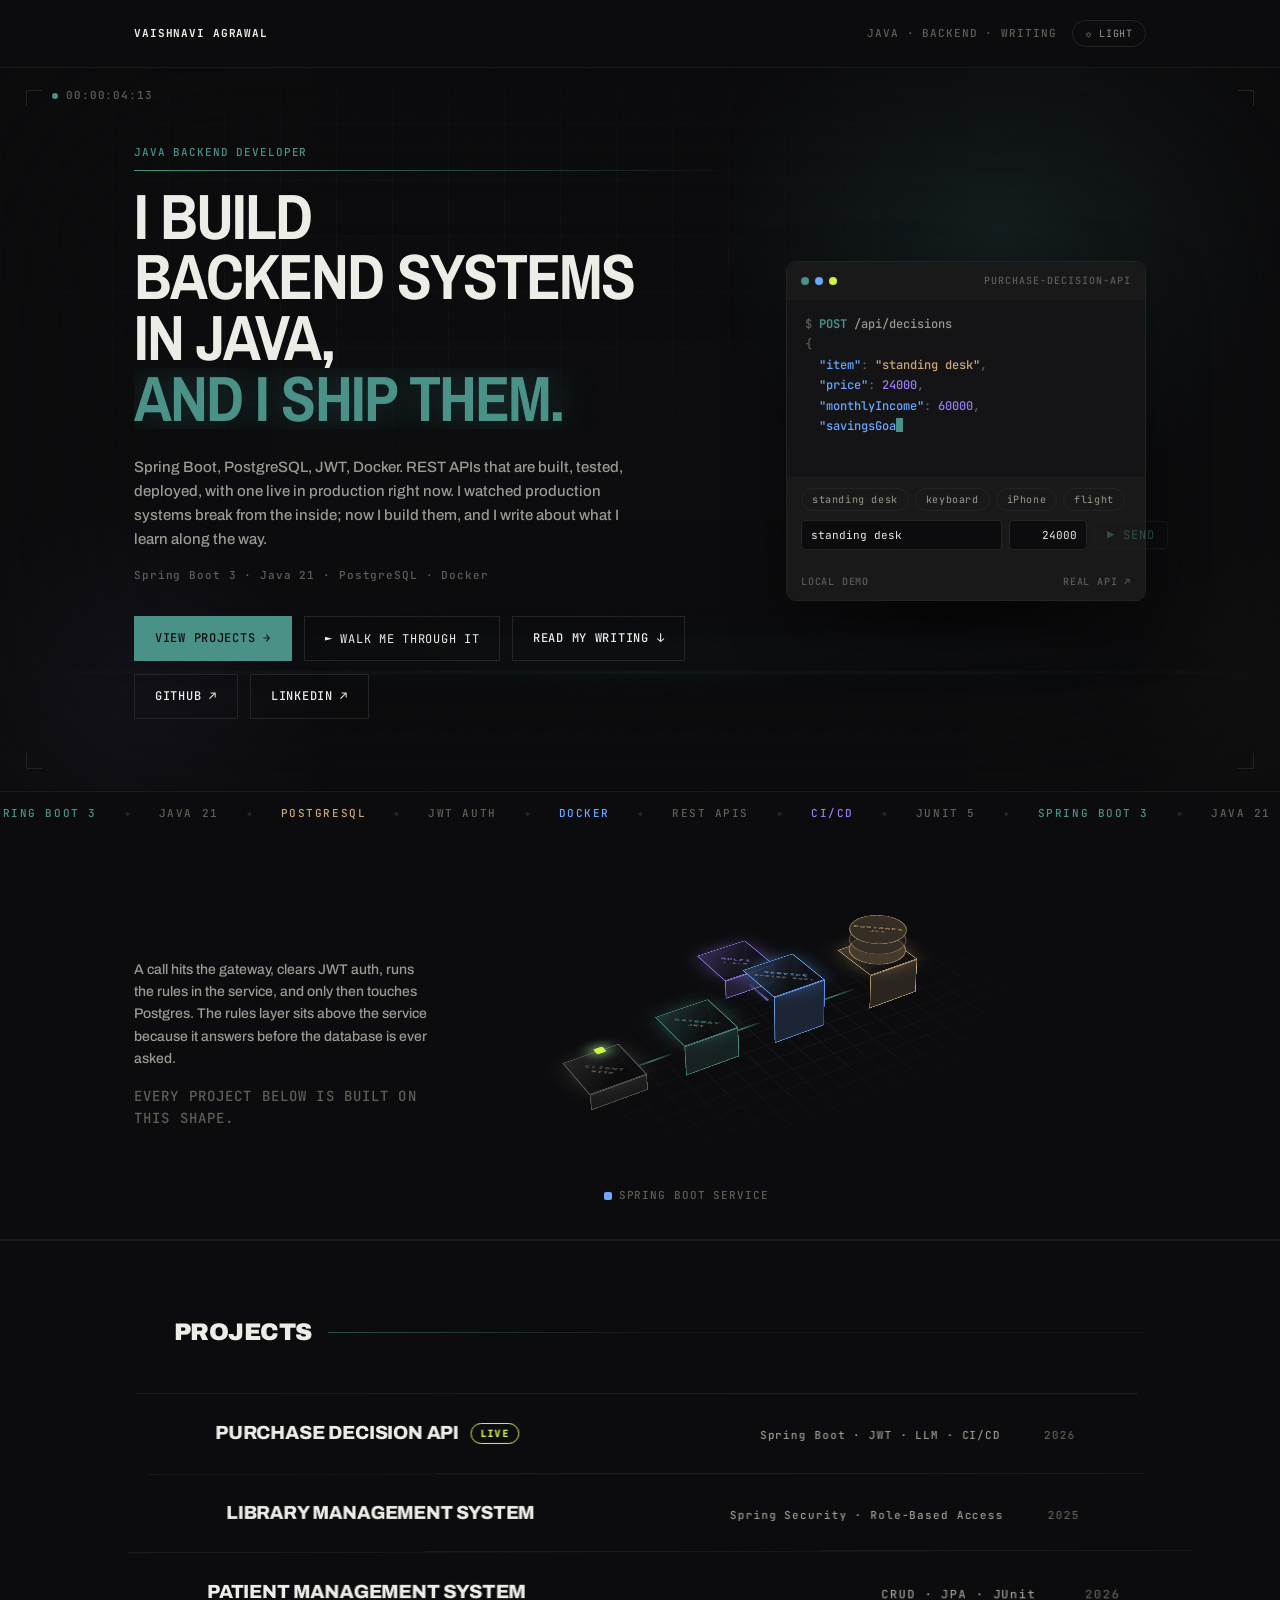
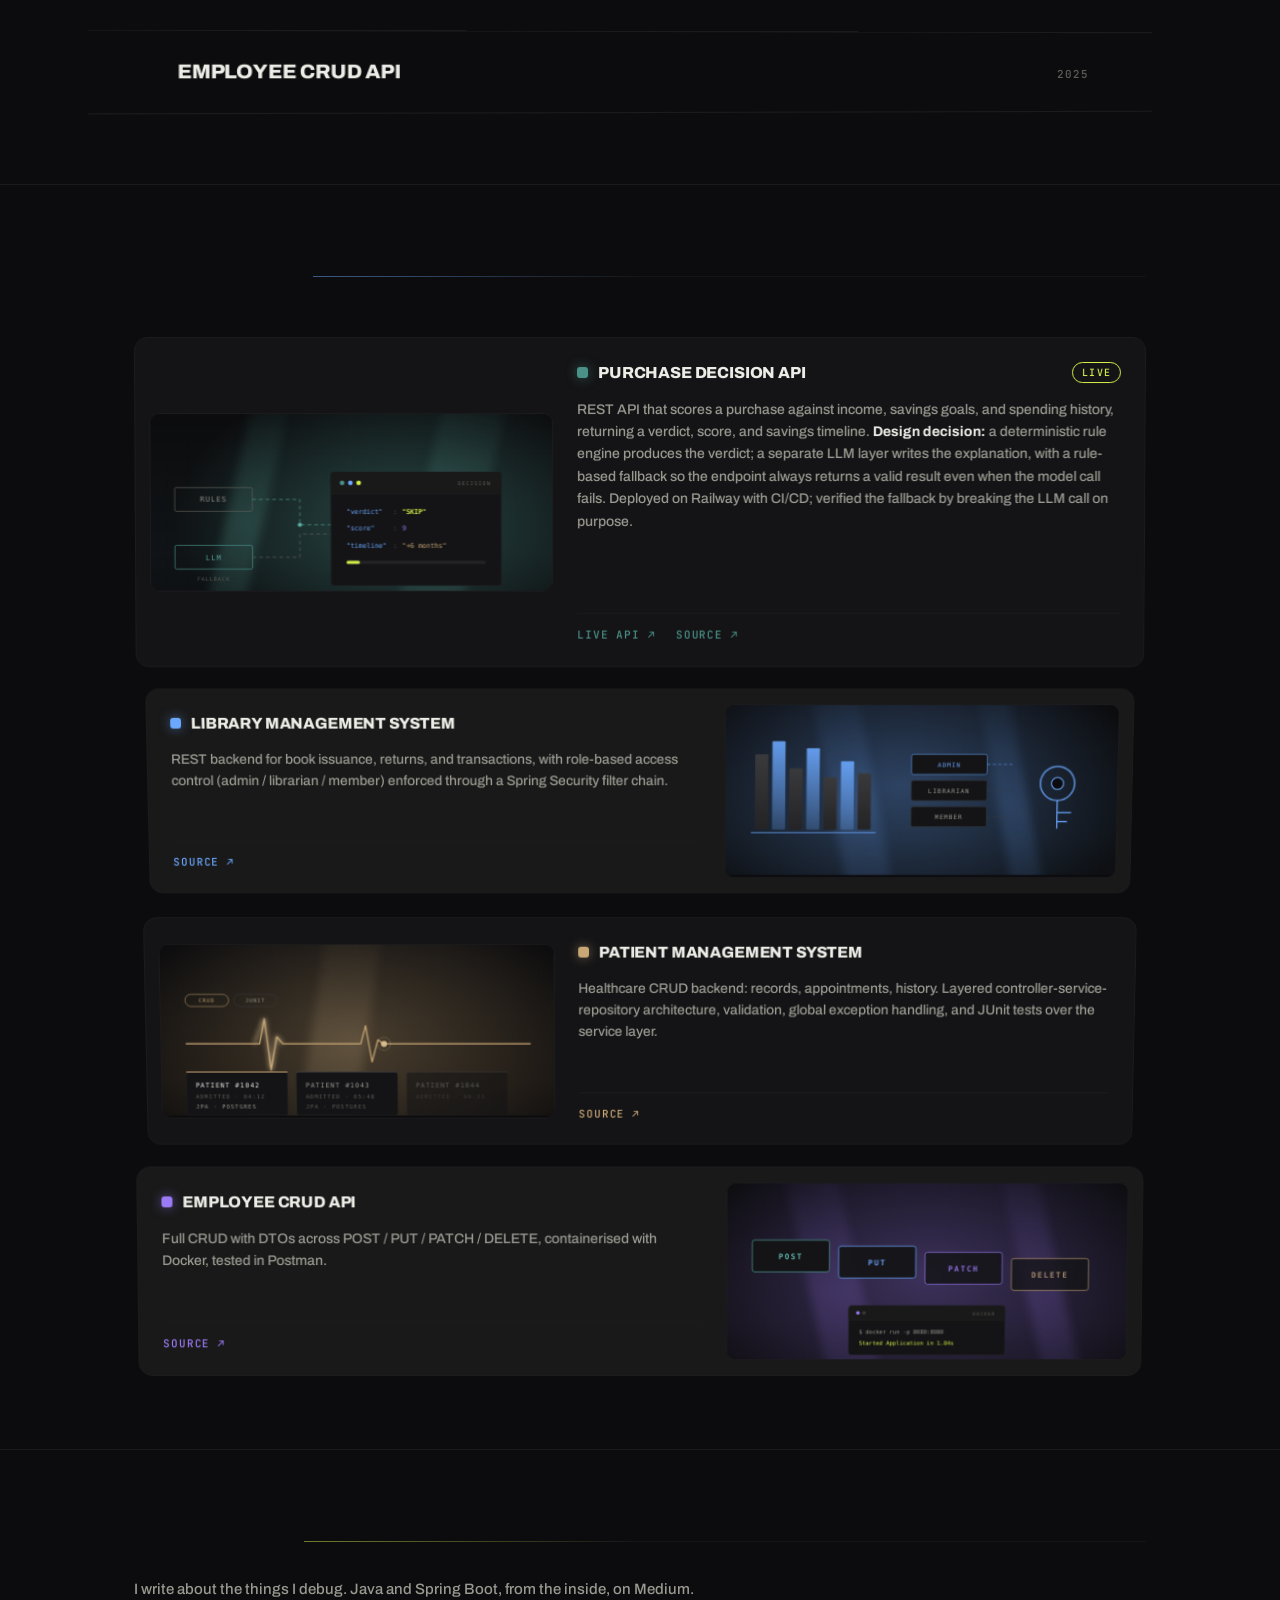
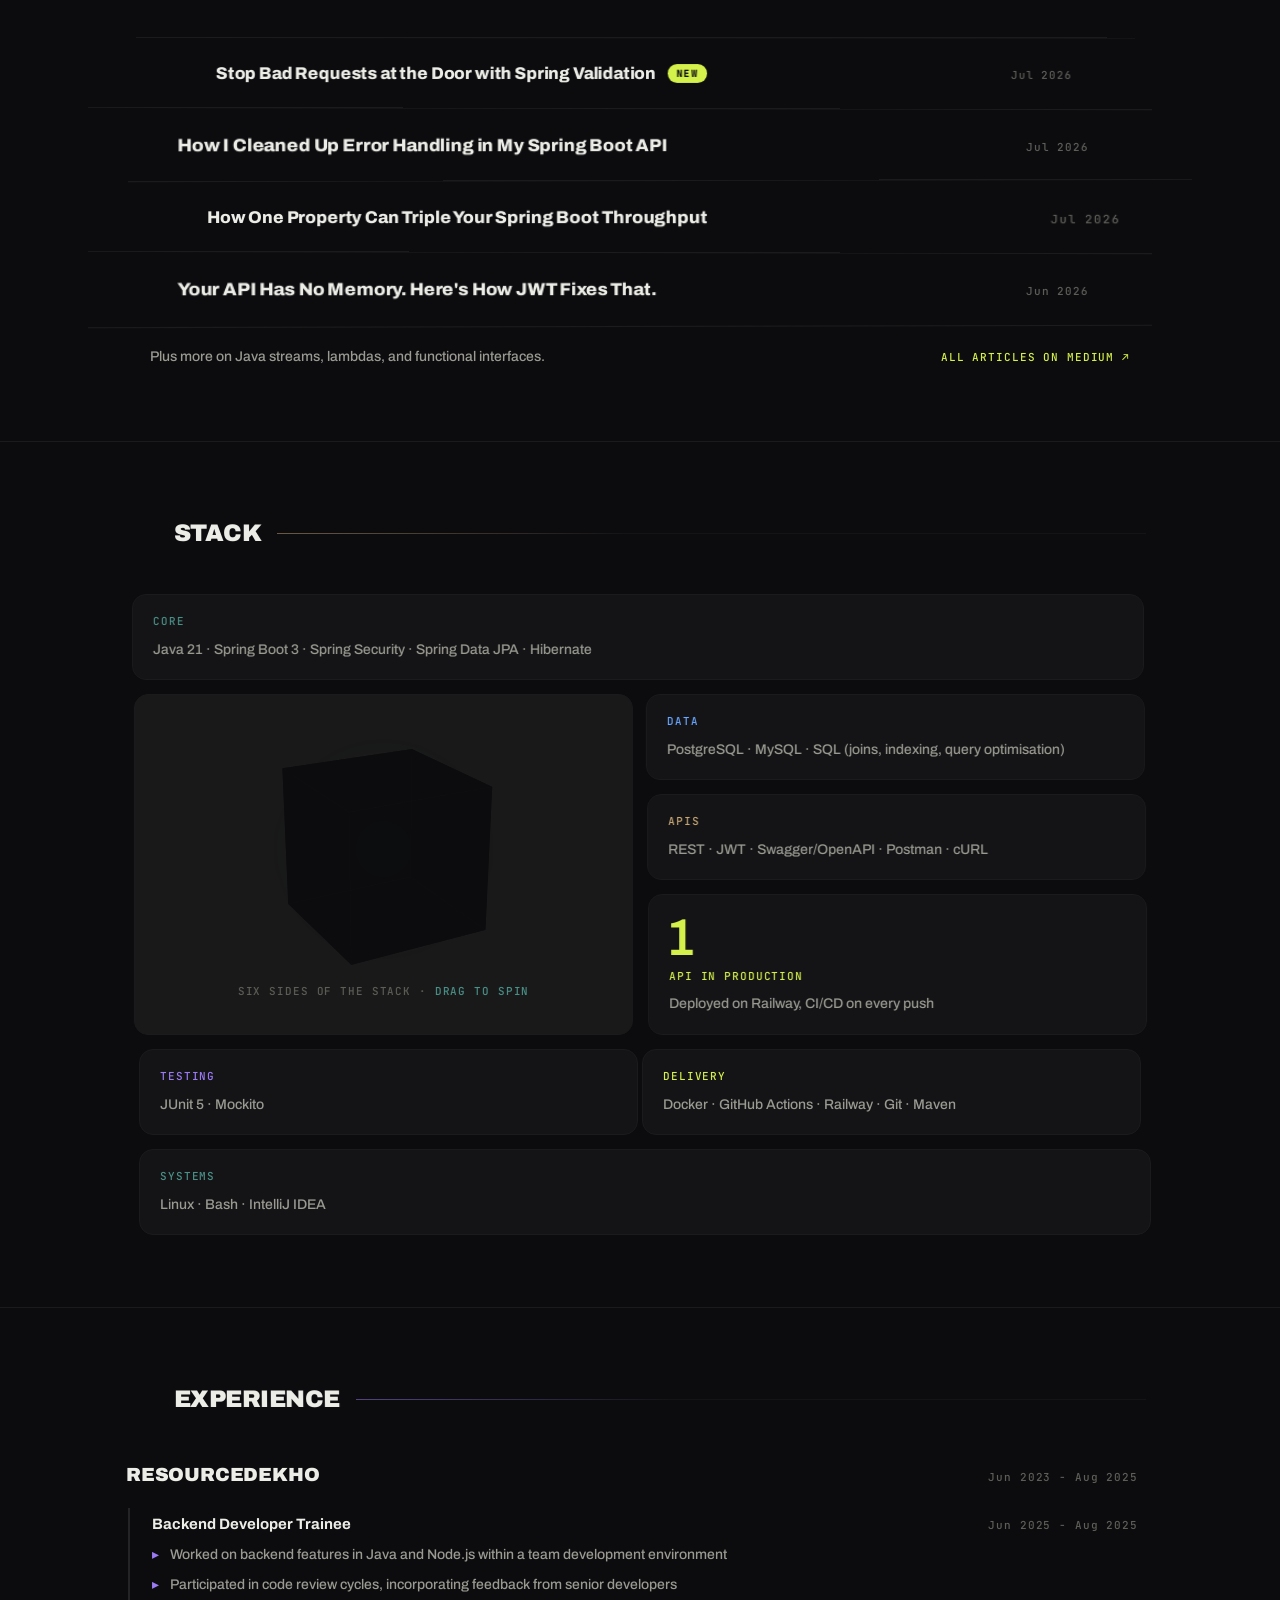
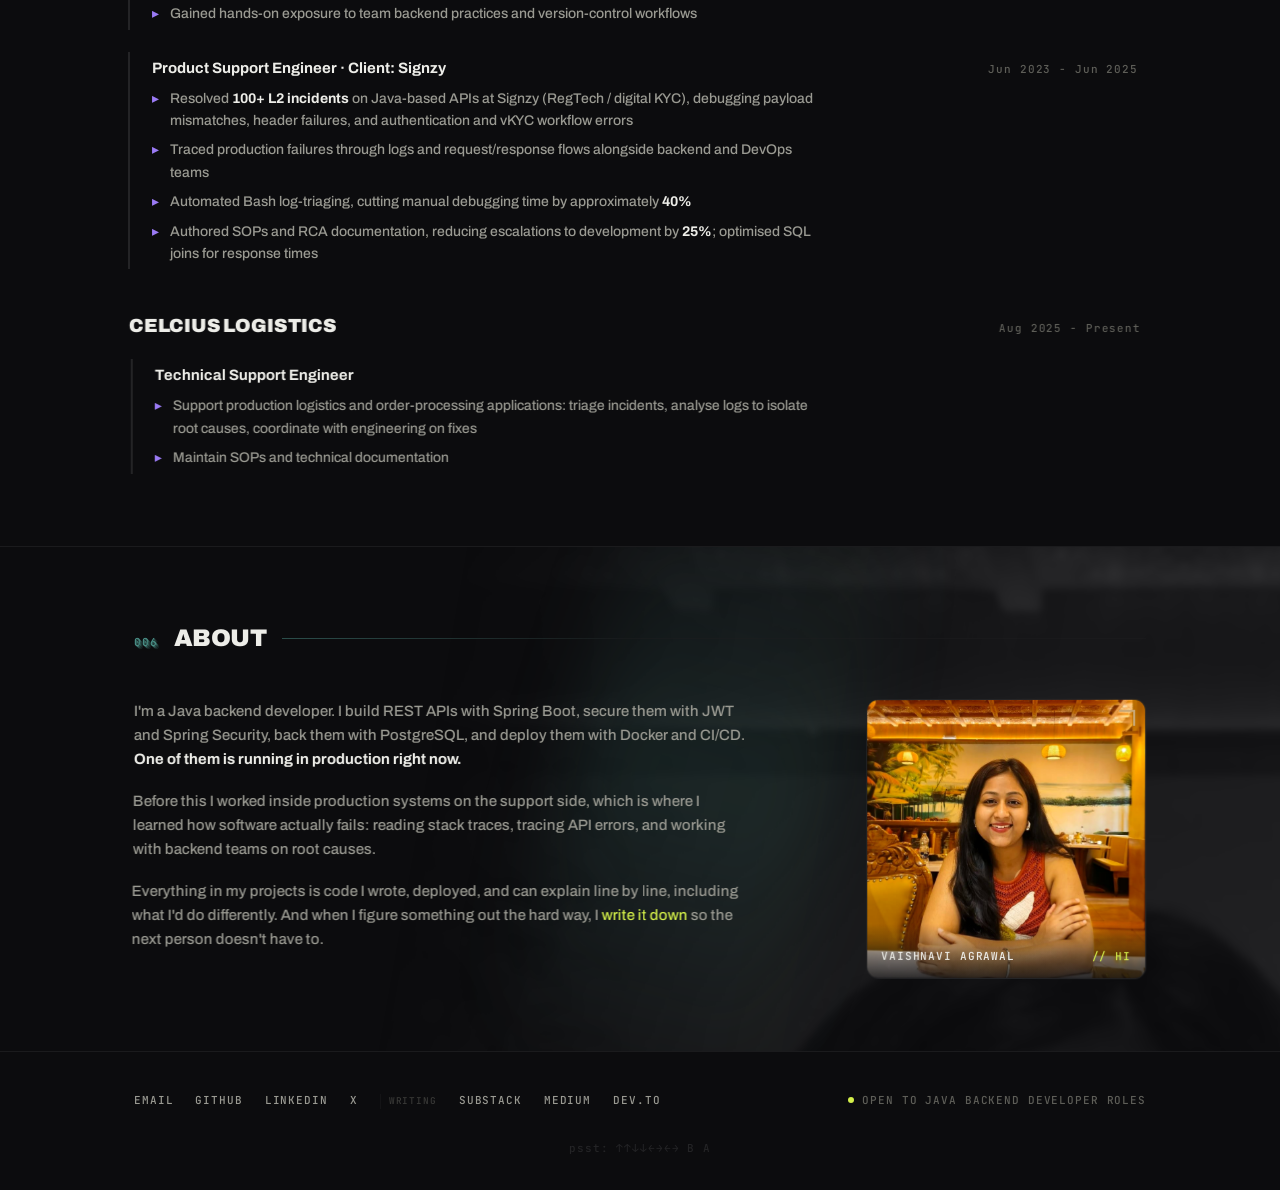
==== index.html @ 210e5ebf "Fix walkthrough spotlight losing its target goto() scrolled with behavior:"auto", which defers to th" ====
<!DOCTYPE html>
<html lang="en">
<head>
<meta charset="UTF-8">
<meta name="viewport" content="width=device-width, initial-scale=1.0">
<title>Vaishnavi Agrawal · Java Backend Developer</title>
<meta name="description" content="Java backend developer. Spring Boot, PostgreSQL, JWT, Docker. Backend projects with one live in production, plus writing on Java and Spring Boot.">
<link rel="icon" href="data:image/svg+xml,%3Csvg xmlns='http://www.w3.org/2000/svg' viewBox='0 0 16 16'%3E%3Crect width='16' height='16' fill='%230C0C0E'/%3E%3Crect x='3' y='3' width='10' height='10' fill='%234A9188'/%3E%3C/svg%3E">
<link rel="preconnect" href="https://fonts.googleapis.com">
<link rel="preconnect" href="https://fonts.gstatic.com" crossorigin>
<link href="https://fonts.googleapis.com/css2?family=Archivo:wght@500;700;800;900&family=Archivo+Narrow:wght@700&family=JetBrains+Mono:wght@400;500;700&display=swap" rel="stylesheet">
<style>
  :root {
    --ground: #0C0C0E;
    --card: #141416;
    --card-alt: #191919;
    --line: #242426;
    --line-soft: #1B1B1D;
    --text: #EDEDE8;
    --text-mid: #9A9A92;
    --text-low: #5E5E58;
    --accent: #4A9188;
    --accent-hi: #5FB3A7;
    --sand: #C9A876;
    --sand-hi: #D9BC8E;
    --sky: #6BA8FF;
    --violet: #9B7BF5;
    --lime: #D4F04A;
  }
  :root.accent-flip {
    --accent: #D4F04A;
    --accent-hi: #E2F86A;
    --lime: #4A9188;
  }
  :root.light {
    --ground: #F4F3EE;
    --card: #FFFFFF;
    --card-alt: #EBEAE4;
    --line: #D5D3CA;
    --line-soft: #E3E1D9;
    --text: #1C1C1A;
    --text-mid: #55554F;
    --text-low: #8A8A82;
    --accent: #3E837A;
    --accent-hi: #326B64;
    --sand: #A87F42;
    --sand-hi: #8F6B36;
    --sky: #3D74D6;
    --violet: #7757E0;
    --lime: #7F921A;
  }
  :root.light .term {
    --card: #141416;
    --card-alt: #191919;
    --line: #242426;
    --line-soft: #1B1B1D;
    --text: #EDEDE8;
    --text-mid: #9A9A92;
    --text-low: #5E5E58;
    --accent: #4A9188;
    --accent-hi: #5FB3A7;
    --sand: #C9A876;
    --sky: #6BA8FF;
    --violet: #9B7BF5;
    --lime: #D4F04A;
  }
  :root.light .hero-drift { opacity: 0.5; }

  * { margin: 0; padding: 0; box-sizing: border-box; }

  html { scroll-behavior: smooth; }

  body {
    background: var(--ground);
    color: var(--text);
    font-family: "Archivo", system-ui, sans-serif;
    font-weight: 500;
    font-size: 15px;
    line-height: 1.6;
    -webkit-font-smoothing: antialiased;
    overflow-x: hidden;
    transition: background 0.3s ease, color 0.3s ease;
  }

  ::selection { background: var(--accent); color: var(--ground); }

  :focus-visible {
    outline: 2px solid var(--accent);
    outline-offset: 3px;
    border-radius: 1px;
  }

  a { color: inherit; text-decoration: none; }

  .mono {
    font-family: "JetBrains Mono", ui-monospace, monospace;
    font-size: 11px;
    letter-spacing: 0.08em;
  }

  .wrap { max-width: 1060px; margin: 0 auto; padding: 0 24px; }

  /* ============ Top bar ============ */
  header.top { border-bottom: 1px solid var(--line-soft); position: relative; z-index: 2; }
  header.top .wrap {
    display: flex; justify-content: space-between; align-items: center;
    padding-top: 20px; padding-bottom: 20px;
  }
  header.top .name { text-transform: uppercase; font-weight: 700; }
  header.top .loc { color: var(--text-low); text-transform: uppercase; }
  header.top .right { display: flex; align-items: center; gap: 16px; }
  .theme-toggle {
    font-family: "JetBrains Mono", ui-monospace, monospace;
    font-size: 10px; letter-spacing: 0.08em; text-transform: uppercase;
    background: transparent;
    border: 1px solid var(--line);
    color: var(--text-mid);
    padding: 6px 12px; border-radius: 999px;
    cursor: pointer;
    transition: border-color 0.2s ease, color 0.2s ease;
  }
  .theme-toggle:hover { border-color: var(--accent); color: var(--accent); }
  header.top a.name:hover { color: var(--accent); }

  /* ============ Hero ============ */
  .hero { position: relative; padding: 76px 0 72px; overflow: hidden; }

  .hero::before {
    content: "";
    position: absolute; inset: 0;
    background:
      linear-gradient(var(--line-soft) 1px, transparent 1px),
      linear-gradient(90deg, var(--line-soft) 1px, transparent 1px);
    background-size: 56px 56px;
    opacity: 0.5;
    -webkit-mask-image: radial-gradient(ellipse 80% 70% at 30% 20%, #000 0%, transparent 70%);
    mask-image: radial-gradient(ellipse 80% 70% at 30% 20%, #000 0%, transparent 70%);
    pointer-events: none;
  }
  .hero-drift {
    position: absolute; inset: -20%;
    background:
      radial-gradient(420px 420px at 70% 30%, rgba(74, 145, 136, 0.14), transparent 70%),
      radial-gradient(340px 340px at 20% 80%, rgba(155, 123, 245, 0.08), transparent 70%),
      radial-gradient(300px 300px at 88% 78%, rgba(201, 168, 118, 0.07), transparent 70%);
    animation: drift 26s ease-in-out infinite alternate;
    pointer-events: none;
  }
  @keyframes drift {
    0%   { transform: translate(0, 0) scale(1); }
    50%  { transform: translate(-4%, 3%) scale(1.06); }
    100% { transform: translate(3%, -3%) scale(1.02); }
  }

  .hero .wrap { position: relative; z-index: 1; }

  .hero-grid {
    display: grid;
    grid-template-columns: minmax(0, 1fr) 360px;
    gap: 44px;
    align-items: center;
  }

  .eyebrow { color: var(--accent); text-transform: uppercase; display: block; margin-bottom: 24px; }

  h1 {
    font-family: "Archivo Narrow", "Archivo", sans-serif;
    font-weight: 700;
    font-size: clamp(34px, 5.6vw, 64px);
    line-height: 0.95;
    letter-spacing: -0.03em;
    text-transform: uppercase;
  }
  h1 .line { display: block; overflow: hidden; }
  h1 .line > span { display: inline-block; }
  h1 .accent > span { color: var(--accent); }

  .hl { opacity: 0; transform: translateY(110%); }
  body.loaded .hl {
    animation: riseIn 0.7s cubic-bezier(0.16, 1, 0.3, 1) forwards;
    animation-delay: var(--d, 0s);
  }
  @keyframes riseIn { to { opacity: 1; transform: translateY(0); } }
  .hf { opacity: 0; transform: translateY(20px); }
  body.loaded .hf {
    animation: fadeUp 0.7s cubic-bezier(0.16, 1, 0.3, 1) forwards;
    animation-delay: var(--d, 0s);
  }
  @keyframes fadeUp { to { opacity: 1; transform: translateY(0); } }

  .lede { margin-top: 26px; max-width: 520px; color: var(--text-mid); font-size: 15px; }
  .hero-meta { margin-top: 16px; color: var(--text-low); }

  .hero-actions { margin-top: 32px; display: flex; flex-wrap: wrap; gap: 12px; }

  .btn {
    position: relative;
    display: inline-flex; align-items: center; gap: 8px;
    font-family: "JetBrains Mono", ui-monospace, monospace;
    font-size: 12px; letter-spacing: 0.06em; text-transform: uppercase;
    padding: 12px 20px;
    border: 1px solid var(--line);
    color: var(--text);
    overflow: hidden;
    cursor: pointer;
    background: transparent;
    transition: border-color 0.25s ease, color 0.25s ease, transform 0.15s ease;
  }
  .btn > span { position: relative; z-index: 1; }
  .btn::before {
    content: "";
    position: absolute; inset: 0;
    background: var(--accent);
    transform: scaleX(0);
    transform-origin: left center;
    transition: transform 0.3s cubic-bezier(0.4, 0, 0.2, 1);
  }
  .btn:hover { border-color: var(--accent); color: var(--ground); }
  .btn:hover::before { transform: scaleX(1); }
  .btn.primary { background: var(--accent); border-color: var(--accent); color: var(--ground); }
  .btn.primary::before { background: var(--ground); }
  .btn.primary:hover { color: var(--text); }

  /* ============ Terminal ============ */
  .term {
    background: var(--card);
    border: 1px solid var(--line);
    border-radius: 10px;
    font-family: "JetBrains Mono", ui-monospace, monospace;
    font-size: 12px;
    line-height: 1.7;
    display: flex; flex-direction: column;
    min-height: 340px;
    overflow: hidden;
    box-shadow: 0 24px 60px rgba(0, 0, 0, 0.4);
  }
  .term-bar {
    display: flex; justify-content: space-between; align-items: center;
    padding: 10px 14px;
    border-bottom: 1px solid var(--line-soft);
    color: var(--text-low);
    font-size: 10px; letter-spacing: 0.1em; text-transform: uppercase;
    background: var(--card-alt);
  }
  .term-bar .dots { display: flex; gap: 6px; }
  .term-bar .dots i { width: 8px; height: 8px; border-radius: 50%; background: var(--line); display: block; }
  .term-bar .dots i:nth-child(1) { background: var(--accent); }
  .term-bar .dots i:nth-child(2) { background: var(--sky); }
  .term-bar .dots i:nth-child(3) { background: var(--lime); }
  .term-body { padding: 14px 18px; flex: 1; white-space: pre-wrap; word-break: break-word; }
  .term-body .kw { color: var(--accent); font-weight: 700; }
  .term-body .req { color: var(--text-mid); }
  .term-body .k { color: var(--sky); }
  .term-body .s { color: var(--sand); }
  .term-body .n { color: var(--violet); }
  .term-body .resp { color: var(--text); }
  .term-body .verdict { color: var(--lime); font-weight: 700; }
  .term-body .v-wait { color: var(--sand); font-weight: 700; }
  .term-body .v-skip { color: var(--violet); font-weight: 700; }
  .term-body .dim { color: var(--text-low); }
  .term-cursor {
    display: inline-block; width: 7px; height: 14px;
    background: var(--accent);
    vertical-align: -2px;
    animation: blink 0.9s steps(1) infinite;
  }
  @keyframes blink { 50% { opacity: 0; } }

  /* --- interactive composer --- */
  .term-compose {
    padding: 10px 14px 12px;
    border-top: 1px solid var(--line-soft);
    background: var(--card-alt);
    display: grid; gap: 9px;
  }
  .term-chips { display: flex; flex-wrap: wrap; gap: 6px; }
  .tchip {
    font-family: inherit; font-size: 10px; letter-spacing: 0.06em;
    background: transparent; border: 1px solid var(--line); color: var(--text-mid);
    padding: 4px 10px; border-radius: 999px; cursor: pointer;
    transition: border-color 0.2s ease, color 0.2s ease, background 0.2s ease;
  }
  .tchip:hover { border-color: var(--accent); color: var(--accent); }
  .tchip[aria-pressed="true"] { border-color: var(--accent); background: var(--accent); color: var(--ground); }
  .term-row { display: flex; align-items: center; gap: 7px; }
  .tsr { position: absolute; width: 1px; height: 1px; overflow: hidden; clip: rect(0 0 0 0); white-space: nowrap; }
  .tprice::-webkit-inner-spin-button, .tprice::-webkit-outer-spin-button { -webkit-appearance: none; margin: 0; }
  .tinput {
    font-family: inherit; font-size: 11px;
    background: var(--ground); color: var(--text);
    border: 1px solid var(--line); border-radius: 4px;
    padding: 7px 9px; min-width: 0; flex: 1 1 auto;
    transition: border-color 0.2s ease;
  }
  .tinput:focus { border-color: var(--accent); outline: none; }
  .tprice { flex: 0 0 78px; text-align: right; }
  .term-run[disabled] { opacity: 0.45; cursor: progress; }
  .tnote { color: var(--text-low); font-size: 10px; letter-spacing: 0.08em; text-transform: uppercase; }
  .term-body .bar { display: inline-block; vertical-align: middle; width: 120px; height: 5px; border-radius: 3px; background: var(--line); overflow: hidden; }
  .term-body .bar i { display: block; height: 100%; width: 0; background: var(--lime); transition: width 0.7s cubic-bezier(0.16, 1, 0.3, 1); }
  .term-body .bar.w i { background: var(--sand); }
  .term-body .bar.s i { background: var(--violet); }
  .term-foot {
    display: flex; justify-content: space-between; align-items: center; gap: 10px;
    white-space: nowrap;
    padding: 10px 14px;
    border-top: 1px solid var(--line-soft);
    background: var(--card-alt);
  }
  .term-run {
    font-family: inherit; font-size: 12px; letter-spacing: 0.08em; text-transform: uppercase;
    background: transparent; border: 1px solid var(--line);
    color: var(--accent); padding: 7px 12px; cursor: pointer; border-radius: 4px;
    flex: none; white-space: nowrap; line-height: 1;
    transition: border-color 0.2s ease, background 0.2s ease, color 0.2s ease;
  }
  .term-run:hover { border-color: var(--accent); background: var(--accent); color: var(--ground); }
  .term-foot a { color: var(--text-low); font-size: 10px; letter-spacing: 0.08em; text-transform: uppercase; }
  .term-foot a:hover { color: var(--accent); }

  /* ============ Ticker ============ */
  .ticker {
    border-top: 1px solid var(--line-soft);
    overflow: hidden;
    padding: 13px 0;
  }
  .ticker-track {
    display: flex;
    width: max-content;
    animation: tick 30s linear infinite;
  }
  .ticker:hover .ticker-track { animation-play-state: paused; }
  .tgroup { display: flex; align-items: center; gap: 28px; padding-right: 28px; }
  .tgroup span {
    font-family: "JetBrains Mono", ui-monospace, monospace;
    font-size: 11px; letter-spacing: 0.14em; text-transform: uppercase;
    white-space: nowrap;
  }
  .tgroup .dia { color: var(--line); font-size: 8px; }
  @keyframes tick { to { transform: translateX(-50%); } }

  /* ============ Hero spotlight ============ */
  .hero-spot {
    position: absolute; inset: 0;
    pointer-events: none;
    opacity: 0;
    transition: opacity 0.4s ease;
  }

  /* ============ Sections ============ */
  section { padding: 72px 0; border-top: 1px solid var(--line-soft); position: relative; }

  .section-head { display: flex; align-items: baseline; gap: 16px; margin-bottom: 42px; }
  .section-head .num { color: var(--sc, var(--accent)); }
  .section-head h2 { font-size: 24px; font-weight: 900; letter-spacing: -0.02em; text-transform: uppercase; }
  .section-head .rule { flex: 1; height: 1px; background: linear-gradient(90deg, var(--sc, var(--accent)), var(--line-soft) 40%); align-self: center; opacity: 0.5; }
  .section-lede { color: var(--text-mid); margin: -26px 0 36px; max-width: 560px; }

  /* ============ 001 Projects ============ */
  .project-row {
    display: grid;
    grid-template-columns: 44px 1fr auto 56px 28px;
    align-items: baseline;
    gap: 20px;
    padding: 24px 16px;
    border-top: 1px solid var(--line-soft);
    transition: background 0.25s ease, border-color 0.25s ease, box-shadow 0.4s ease;
  }
  .project-row:last-of-type { border-bottom: 1px solid var(--line-soft); }
  .project-row .idx { color: var(--pc, var(--text-low)); }
  .project-row .title {
    font-weight: 800; font-size: 19px; letter-spacing: -0.01em; text-transform: uppercase;
    display: flex; align-items: center; gap: 12px; flex-wrap: wrap;
  }
  .project-row .stack { color: var(--text-mid); text-align: right; }
  .project-row .year { color: var(--text-low); text-align: right; }
  .project-row .arrow { text-align: right; color: var(--text-low); transition: transform 0.25s ease, color 0.25s ease; }
  .project-row:hover {
    --px: 10px;
    border-top-color: var(--pc, var(--accent));
    background: var(--card);
    box-shadow: 0 22px 44px -28px rgba(0, 0, 0, 0.85);
  }
  .project-row:hover .title { color: var(--pc, var(--accent)); }
  .project-row:hover .arrow { transform: translateX(4px); color: var(--pc, var(--accent)); }

  .tag-live {
    font-family: "JetBrains Mono", ui-monospace, monospace;
    font-size: 10px; letter-spacing: 0.12em; text-transform: uppercase;
    color: var(--lime); border: 1px solid var(--lime);
    padding: 2px 9px; border-radius: 999px; line-height: 1.5;
  }
  .tag-live[data-href] { cursor: pointer; transition: background 0.2s ease, color 0.2s ease; }
  .tag-live[data-href]:hover { background: var(--lime); color: var(--ground); }

  /* ============ 002 In Detail ============ */
  .cards { display: grid; grid-template-columns: 1fr 1fr; gap: 18px; }
  .card {
    background: var(--card);
    border: 1px solid var(--line-soft);
    border-radius: 14px;
    display: flex; flex-direction: column;
    overflow: hidden;
    transition: transform 0.3s cubic-bezier(0.4, 0, 0.2, 1), border-color 0.3s ease, box-shadow 0.3s ease;
  }
  .card:nth-child(even) { background: var(--card-alt); }
  .card:nth-child(even) { flex-direction: row-reverse; }
  .card:nth-child(even) .motif { margin: 14px 14px 14px 0; }
  .card:hover {
    --ty: -8px;
    --tz: 34px;
    border-color: var(--ac, var(--accent));
    box-shadow: 0 26px 60px rgba(0, 0, 0, 0.55);
  }
  .card.c1 { --ac: var(--accent); }
  .card.c2 { --ac: var(--sky); }
  .card.c3 { --ac: var(--sand); }
  .card.c4 { --ac: var(--violet); }

  /* one column of wide cards: artwork on the left, the writing beside it */
  .cards { grid-template-columns: 1fr; }
  .card { flex-direction: row; align-items: stretch; }
  .motif {
    position: relative;
    flex: 0 0 40%;
    align-self: center;
    margin: 14px 0 14px 14px;
    border: 1px solid var(--line-soft);
    border-radius: 10px;
    background: var(--ground);
    overflow: hidden;
    /* crop the artwork's own title block; the card names the project below */
    aspect-ratio: 800 / 355;
  }
  .motif img {
    display: block; width: 100%; height: 100%;
    object-fit: cover; object-position: top center;
    transform: scale(var(--ms, 1.02));
    transition: transform 0.5s cubic-bezier(0.4, 0, 0.2, 1);
  }
  .card:hover .motif img { --ms: 1.06; }
  .motif::after {
    content: ""; position: absolute; inset: 0;
    background: linear-gradient(165deg, transparent 52%, color-mix(in srgb, var(--ac, var(--accent)) 16%, transparent));
    opacity: 0; transition: opacity 0.35s ease;
  }
  .card:hover .motif::after { opacity: 1; }



  .card-body { padding: 22px 24px; justify-content: center; display: flex; flex-direction: column; gap: 13px; flex: 1; }
  .card-top { display: flex; justify-content: space-between; align-items: center; gap: 10px; }
  .card h3 {
    font-size: 16px; font-weight: 800; letter-spacing: -0.01em; text-transform: uppercase;
    display: flex; align-items: center; gap: 10px;
  }
  .badge {
    width: 11px; height: 11px; border-radius: 3px;
    background: var(--ac, var(--accent));
    flex: none;
    box-shadow: 0 0 12px color-mix(in srgb, var(--ac, var(--accent)) 55%, transparent);
  }
  .card p { color: var(--text-mid); font-size: 14px; flex: 1; }
  .card p strong { color: var(--text); font-weight: 700; }
  .chips { display: flex; flex-wrap: wrap; gap: 6px; }
  .chip {
    font-family: "JetBrains Mono", ui-monospace, monospace;
    font-size: 10px; letter-spacing: 0.05em;
    color: var(--text-low);
    border: 1px solid var(--line);
    border-radius: 4px;
    padding: 3px 8px;
    transition: color 0.2s ease, border-color 0.2s ease;
  }
  .card:hover .chip {
    color: var(--text-mid);
    border-color: color-mix(in srgb, var(--ac, var(--accent)) 35%, var(--line));
  }
  .card-links { display: flex; gap: 20px; padding-top: 13px; border-top: 1px solid var(--line-soft); }
  .card-links a {
    font-family: "JetBrains Mono", ui-monospace, monospace;
    font-size: 11px; letter-spacing: 0.08em; text-transform: uppercase;
    color: var(--ac, var(--accent));
  }
  .card-links a:hover { color: var(--text); }

  /* ============ 003 Writing ============ */
  .article-row {
    display: grid;
    grid-template-columns: 44px 1fr auto 72px 28px;
    align-items: baseline;
    gap: 20px;
    padding: 22px 16px;
    border-top: 1px solid var(--line-soft);
    transition: transform 0.25s cubic-bezier(0.4, 0, 0.2, 1), background 0.25s ease, border-color 0.25s ease;
  }
  .article-row:last-of-type { border-bottom: 1px solid var(--line-soft); }
  .article-row .idx { color: var(--pc, var(--text-low)); }
  .article-row .a-title {
    font-weight: 800; font-size: 17px; letter-spacing: -0.01em;
    display: flex; align-items: center; gap: 12px; flex-wrap: wrap;
  }
  .article-row .topic {
    color: var(--text-mid); text-align: right;
    max-width: 160px; white-space: nowrap; overflow: hidden; text-overflow: ellipsis;
  }
  .article-row .date { color: var(--text-low); text-align: right; }
  .article-row .arrow { text-align: right; color: var(--text-low); transition: transform 0.25s ease, color 0.25s ease; }
  .article-row:hover {
    --px: 10px;
    --tz: 26px;
    border-top-color: var(--pc, var(--accent));
    background: var(--card);
    box-shadow: 0 22px 44px -28px rgba(0, 0, 0, 0.85);
  }
  .article-row:hover .a-title { color: var(--pc, var(--accent)); }
  .article-row:hover .arrow { transform: translate(3px, -3px); color: var(--pc, var(--accent)); }

  .tag-new {
    font-family: "JetBrains Mono", ui-monospace, monospace;
    font-size: 10px; letter-spacing: 0.12em; text-transform: uppercase;
    color: var(--ground); background: var(--lime);
    padding: 2px 9px; border-radius: 999px; line-height: 1.5;
  }

  .writing-more {
    display: flex; justify-content: space-between; align-items: baseline; gap: 16px; flex-wrap: wrap;
    padding: 20px 16px 0;
    color: var(--text-mid); font-size: 14px;
  }
  .writing-more a {
    font-family: "JetBrains Mono", ui-monospace, monospace;
    font-size: 11px; letter-spacing: 0.08em; text-transform: uppercase;
    color: var(--lime);
  }
  .writing-more a:hover { color: var(--text); }

  /* ============ 004 Stack — bento ============ */
  .bento {
    display: grid;
    grid-template-columns: repeat(4, minmax(0, 1fr));
    gap: 14px;
    grid-auto-flow: dense;
  }
  .bx {
    position: relative;
    display: flex; flex-direction: column; gap: 8px;
    padding: 18px 20px;
    background: var(--card);
    border: 1px solid var(--line-soft);
    border-radius: 14px;
    overflow: hidden;
    grid-column: span 2;
    transition: border-color 0.3s ease, background 0.3s ease, box-shadow 0.35s ease;
  }
  .bx::before {
    content: "";
    position: absolute; inset: 0;
    background: radial-gradient(120% 90% at 0% 0%, color-mix(in srgb, var(--sc, var(--accent)) 13%, transparent), transparent 62%);
    opacity: 0; transition: opacity 0.35s ease;
    pointer-events: none;
  }
  .bx:hover {
    border-color: color-mix(in srgb, var(--sc, var(--accent)) 55%, var(--line));
    box-shadow: 0 20px 44px -30px rgba(0, 0, 0, 0.9);
  }
  .bx:hover::before { opacity: 1; }
  .bx-label { color: var(--sc, var(--accent)); text-transform: uppercase; }
  .bx-items { color: var(--text-mid); font-size: 14px; position: relative; }
  .bx-wide { grid-column: span 4; }

  /* the cube gets the tall tile on the right */
  .bx-cube {
    grid-column: span 2; grid-row: span 3;
    align-items: center; justify-content: center; gap: 14px;
    background: var(--card-alt);
  }

  /* one figure tile keeps the grid from reading as a uniform list */
  .bx-stat { justify-content: center; }
  .bx-figure {
    font-family: "Archivo Narrow", "Archivo", sans-serif;
    font-size: 52px; font-weight: 700; line-height: 0.9;
    color: var(--sc, var(--accent));
    letter-spacing: -0.03em;
  }

  /* ============ 005 Experience ============ */
  .xp-company { margin-bottom: 42px; }
  .xp-company:last-child { margin-bottom: 0; }
  .xp-company .company-head {
    display: flex; justify-content: space-between; align-items: baseline;
    gap: 16px; flex-wrap: wrap; margin-bottom: 18px;
  }
  .xp-company .company {
    font-size: 19px; font-weight: 900; letter-spacing: -0.01em;
    text-transform: uppercase;
  }
  .xp-company .company-dates { color: var(--text-low); white-space: nowrap; }
  .role {
    border-left: 2px solid var(--line);
    padding: 4px 0 4px 22px;
    margin-left: 2px; margin-bottom: 22px;
    transition: border-color 0.25s ease, padding-left 0.25s ease;
  }
  .role:last-child { margin-bottom: 0; }
  .role:hover { border-left-color: var(--violet); padding-left: 28px; }
  .role .role-head { display: flex; justify-content: space-between; align-items: baseline; gap: 16px; flex-wrap: wrap; }
  .role .role-title { font-weight: 700; font-size: 15px; }
  .role .role-dates { color: var(--text-low); white-space: nowrap; }
  .role .role-list { list-style: none; margin-top: 8px; }
  .role .role-list li {
    color: var(--text-mid); font-size: 14px; max-width: 680px;
    position: relative; padding-left: 18px; margin-bottom: 7px;
  }
  .role .role-list li:last-child { margin-bottom: 0; }
  .role .role-list li::before {
    content: "\25B8";
    position: absolute; left: 0;
    color: var(--violet);
  }
  .role .role-list strong { color: var(--text); font-weight: 700; }

  /* ============ 006 About ============ */
  .about-grid { display: grid; grid-template-columns: 1fr 280px; gap: 56px; align-items: start; }
  .about-text p { color: var(--text-mid); margin-bottom: 18px; max-width: 620px; }
  .about-text p:last-child { margin-bottom: 0; }
  .about-text strong { color: var(--text); font-weight: 700; }
  .about-text a { color: var(--lime); }
  .about-text a:hover { color: var(--text); }

  .portrait {
    position: relative;
    border: 1px solid var(--line);
    border-radius: 12px;
    overflow: hidden;
    background: var(--card);
  }
  .portrait img {
    display: block; width: 100%; height: auto;
    filter: saturate(1.04) contrast(1.02);
    transition: transform 0.6s cubic-bezier(0.4, 0, 0.2, 1);
  }
  .portrait:hover img { transform: scale(1.03); }
  .portrait figcaption {
    position: absolute; left: 0; right: 0; bottom: 0;
    padding: 24px 14px 12px;
    background: linear-gradient(transparent, rgba(12, 12, 14, 0.85));
    color: var(--text);
    text-transform: uppercase;
    display: flex; justify-content: space-between; align-items: baseline;
  }
  .portrait figcaption .tag { color: var(--lime); }
  .portrait::after {
    content: "";
    position: absolute; top: 10px; right: 10px;
    width: 14px; height: 14px;
    border-top: 2px solid var(--sand);
    border-right: 2px solid var(--sand);
  }

  /* ============ Footer ============ */
  footer { border-top: 1px solid var(--line-soft); padding: 40px 0 32px; }
  footer .wrap { display: flex; justify-content: space-between; align-items: center; gap: 20px; flex-wrap: wrap; }
  footer .links { display: flex; column-gap: 22px; row-gap: 12px; flex-wrap: wrap; align-items: baseline; }
  footer a { color: var(--text-mid); text-transform: uppercase; position: relative; }
  footer a::after {
    content: ""; position: absolute; left: 0; right: 0; bottom: -3px; height: 1px;
    background: var(--accent); transform: scaleX(0); transform-origin: left;
    transition: transform 0.25s ease;
  }
  footer a:hover { color: var(--accent); }
  footer a:hover::after { transform: scaleX(1); }
  footer .links-sep {
    color: var(--text-low); text-transform: uppercase; opacity: 0.55;
    padding-left: 8px; border-left: 1px solid var(--line-soft);
    font-size: 0.85em; align-self: center;
  }
  footer .open-to { color: var(--text-low); text-transform: uppercase; text-align: right; }
  footer .open-to .dot {
    display: inline-block; width: 6px; height: 6px; border-radius: 50%;
    background: var(--lime); margin-right: 8px; vertical-align: 1px;
    animation: dotBlink 2.4s ease-in-out infinite;
  }
  @keyframes dotBlink { 0%, 100% { opacity: 1; } 50% { opacity: 0.35; } }
  footer .psst {
    display: block; text-align: center;
    margin-top: 30px;
    color: var(--line);
    transition: color 0.4s ease;
  }
  footer .psst:hover { color: var(--text-low); }

  .toast {
    position: fixed; bottom: 24px; left: 50%;
    transform: translate(-50%, 80px);
    background: var(--card); border: 1px solid var(--accent); border-radius: 6px;
    color: var(--text);
    font-family: "JetBrains Mono", ui-monospace, monospace;
    font-size: 11px; letter-spacing: 0.08em; text-transform: uppercase;
    padding: 10px 18px;
    transition: transform 0.4s cubic-bezier(0.16, 1, 0.3, 1), opacity 0.4s ease;
    opacity: 0; pointer-events: none; z-index: 50;
  }
  .toast.show { transform: translate(-50%, 0); opacity: 1; }

  /* ============ Scroll progress ============ */
  .progress {
    position: fixed; top: 0; left: 0; right: 0; height: 2px;
    z-index: 60; pointer-events: none;
    background: linear-gradient(90deg, var(--accent), var(--sand) 45%, var(--violet) 78%, var(--lime));
    transform: scaleX(var(--p, 0)); transform-origin: 0 50%;
    opacity: 0.9;
  }

  /* ============ Scroll reveal (3D, bidirectional) ============ */
  .reveal {
    opacity: 0;
    /* one transform for everything: reveal state (--ty/--tz/--rx) + hover (--px)
       + pointer tilt (--ry) + scroll scrub (--sx/--sy/--sz/--srx/--sry) */
    transform:
      perspective(var(--persp, 1100px))
      translate3d(calc(var(--px, 0px) + var(--sx, 0px)),
                  calc(var(--rty, 18px) + var(--ty, 0px) + var(--sy, 0px)),
                  calc(var(--rtz, -40px) + var(--tz, 0px) + var(--sz, 0px)))
      rotateX(calc(var(--rrx, 4deg) + var(--rx, 0deg) + var(--srx, 0deg)))
      rotateY(calc(var(--ry, 0deg) + var(--sry, 0deg)));
    transition: opacity 0.5s ease, transform 0.6s cubic-bezier(0.16, 1, 0.3, 1),
                background 0.25s ease, border-color 0.25s ease, box-shadow 0.4s ease;
    transition-delay: var(--d, 0s);
    transform-style: preserve-3d;
  }
  .reveal.in { opacity: 1; --rty: 0px; --rtz: 0px; --rrx: 0deg; }
  /* once settled, hover/tilt reacts instantly instead of inheriting the stagger */
  .reveal.settled { transition-delay: 0s; }
  .reveal.tilting { transition: transform 0.09s linear, border-color 0.3s ease, box-shadow 0.3s ease; transition-delay: 0s; }

  /* ============ Depth: sheen that tracks the pointer ============ */
  .sheen {
    position: absolute; inset: 0; border-radius: inherit;
    pointer-events: none; opacity: 0;
    transition: opacity 0.35s ease;
    background: radial-gradient(320px circle at var(--mx, 50%) var(--my, 50%),
      color-mix(in srgb, var(--ac, var(--accent)) 22%, transparent), transparent 62%);
    mix-blend-mode: screen;
    z-index: 3;
  }
  :root.light .sheen { mix-blend-mode: multiply; opacity: 0; }
  :root.light .hero-grain { opacity: 0.022; }
  .card:hover .sheen, .term-3d:hover .sheen { opacity: 1; }
  /* overflow:visible lets the children actually sit in front of the card in 3D
     (a clipped parent flattens preserve-3d); .motif already clips its own svg */
  .card { position: relative; overflow: visible; }

  /* card contents float above the surface while tilting */
  .card .motif, .card .card-body { transform: translateZ(var(--layer, 0px)); transition: transform 0.4s cubic-bezier(0.16, 1, 0.3, 1); }
  .card:hover .motif { --layer: 20px; }
  .card:hover .card-body { --layer: 10px; }

  /* ============ Hero terminal in 3D ============ */
  .term-3d { perspective: 1000px; position: relative; }
  .term-3d .term {
    position: relative;
    transform:
      rotateX(calc(var(--rx, 0deg) + var(--srx, 0deg)))
      rotateY(calc(var(--ry, 0deg) + var(--sry, 0deg)))
      translateZ(var(--tz, 0px));
    transform-style: preserve-3d;
    transition: transform 0.5s cubic-bezier(0.16, 1, 0.3, 1), box-shadow 0.5s ease;
  }
  .term-3d.tilting .term { transition: transform 0.09s linear, box-shadow 0.5s ease; }
  .term-3d.no-tilt .term { --rx: 0deg !important; --ry: 0deg !important; }
  .term-3d:hover .term { box-shadow: 0 40px 70px -40px rgba(0, 0, 0, 0.9); }
  .term-3d .term { overflow: visible; }
  .term-3d .term-bar { border-radius: 10px 10px 0 0; }
  .term-3d .term-foot { border-radius: 0 0 10px 10px; }
  .term-3d .term > * { transform: translateZ(var(--layer, 0px)); transition: transform 0.4s cubic-bezier(0.16, 1, 0.3, 1); }
  .term-3d:hover .term > .term-bar { --layer: 14px; }
  .term-3d:hover .term > .term-body { --layer: 8px; }
  .term-3d:hover .term > .term-foot { --layer: 14px; }

  /* hero copy drifts against the pointer for parallax depth */
  .hero-par { transform: translate3d(calc(var(--hx, 0) * -10px), calc(var(--hy, 0) * -8px), 0); transition: transform 0.6s cubic-bezier(0.16, 1, 0.3, 1); }

  /* ============ 3D stack cube ============ */
  .cube-stage {
    width: 240px; height: 240px;
    perspective: 900px;
    display: grid; place-items: center;
    cursor: grab; touch-action: pan-y;
  }
  .cube-stage:active { cursor: grabbing; }
  .cube {
    position: relative; width: 150px; height: 150px;
    transform-style: preserve-3d;
    transform: rotateX(-22deg) rotateY(28deg);
  }
  .cube .face {
    position: absolute; inset: 0;
    display: grid; place-items: center; gap: 4px;
    border: 1px solid color-mix(in srgb, var(--fc, var(--accent)) 65%, transparent);
    background:
      linear-gradient(150deg, color-mix(in srgb, var(--fc, var(--accent)) 18%, transparent), transparent 70%),
      color-mix(in srgb, var(--ground) 93%, transparent);
    box-shadow: inset 0 0 26px -8px color-mix(in srgb, var(--fc, var(--accent)) 55%, transparent);
    color: var(--fc, var(--accent));
    font-family: "JetBrains Mono", ui-monospace, monospace;
    font-size: 11px; letter-spacing: 0.1em; text-transform: uppercase; text-align: center;
    backface-visibility: visible;
  }
  .cube .face b { display: block; font-size: 9px; color: var(--text-low); letter-spacing: 0.14em; font-weight: 500; }
  .cube .f1 { --fc: var(--accent); transform: translateZ(75px); }
  .cube .f2 { --fc: var(--sky);    transform: rotateY(90deg) translateZ(75px); }
  .cube .f3 { --fc: var(--sand);   transform: rotateY(180deg) translateZ(75px); }
  .cube .f4 { --fc: var(--violet); transform: rotateY(-90deg) translateZ(75px); }
  .cube .f5 { --fc: var(--lime);   transform: rotateX(90deg) translateZ(75px); }
  .cube .f6 { --fc: var(--accent-hi); transform: rotateX(-90deg) translateZ(75px); }
  :root.light .cube .face {
    background:
      linear-gradient(150deg, color-mix(in srgb, var(--fc, var(--accent)) 24%, transparent), transparent 70%),
      color-mix(in srgb, #FFFFFF 94%, transparent);
    box-shadow:
      inset 0 0 26px -8px color-mix(in srgb, var(--fc, var(--accent)) 45%, transparent),
      0 10px 24px -16px rgba(0, 0, 0, 0.5);
  }
  .cube-glow {
    position: absolute; width: 200px; height: 200px; border-radius: 50%;
    background: radial-gradient(circle, color-mix(in srgb, var(--accent) 22%, transparent), transparent 68%);
    filter: blur(14px); pointer-events: none;
    animation: glowPulse 6s ease-in-out infinite;
  }
  @keyframes glowPulse { 0%, 100% { opacity: 0.45; transform: scale(0.94); } 50% { opacity: 0.85; transform: scale(1.06); } }
  .cube-hint { color: var(--text-low); text-transform: uppercase; text-align: center; }
  .cube-hint b { color: var(--accent); font-weight: 500; }

  /* ============ About: the portrait as a lit plate ============ */
  #about { position: relative; overflow: hidden; }
  .about-back {
    position: absolute; inset: 0; z-index: 0; pointer-events: none;
    background-image: var(--shot);
    /* framed off the face and defocused, so it reads as set dressing not a second portrait */
    background-size: 190%; background-position: 14% 8%;
    opacity: 0.13;
    filter: grayscale(1) contrast(1.15) blur(3px);
    -webkit-mask-image: linear-gradient(100deg, transparent 34%, #000 78%);
    mask-image: linear-gradient(100deg, transparent 34%, #000 78%);
    transform: scale(1.08) translate3d(0, calc(var(--ap, 0) * -34px), 0);
  }
  :root.light .about-back { opacity: 0.07; }
  #about .wrap { position: relative; z-index: 1; }

  /* key light raking across the section */
  .about-key {
    position: absolute; top: -20%; left: 44%; width: 260px; height: 150%;
    z-index: 0; pointer-events: none;
    background: linear-gradient(180deg, transparent, color-mix(in srgb, var(--accent) 16%, transparent) 45%, transparent 84%);
    filter: blur(40px);
    transform: rotate(15deg);
    animation: keyBreathe 12s ease-in-out infinite;
  }
  @keyframes keyBreathe { 0%, 100% { opacity: 0.5; } 50% { opacity: 1; } }

  /* ============ 3D diorama: one request, end to end ============ */
  .diorama { border-bottom: 1px solid var(--line-soft); padding: 44px 0 34px; overflow: hidden; }
  .dio-layout { display: grid; grid-template-columns: 300px minmax(0, 1fr); gap: 34px; align-items: center; }
  .dio-copy p { color: var(--text-mid); font-size: 14px; margin-top: 12px; }
  .dio-copy .dio-note { color: var(--text-low); text-transform: uppercase; margin-top: 14px; }
  .dio-head { display: flex; align-items: baseline; gap: 14px; margin-bottom: 8px; color: var(--text-low); text-transform: uppercase; }
  .dio-head b { color: var(--accent); font-weight: 500; }
  .dio-stage {
    height: 300px; display: grid; place-items: center;
    perspective: 1400px; perspective-origin: 50% 40%;
  }
  .dio-scene {
    position: relative; width: 520px; height: 120px;
    transform-style: preserve-3d;
    transform:
      rotateX(calc(57deg + var(--dtx, 0deg)))
      rotateZ(calc(-42deg + var(--p, 0) * 9deg + var(--dtz, 0deg)))
      scale(var(--dio-s, 0.92));
    transition: transform 0.5s cubic-bezier(0.16, 1, 0.3, 1);
  }
  .dio-floor {
    position: absolute; inset: -120px -80px;
    background:
      linear-gradient(var(--line-soft) 1px, transparent 1px),
      linear-gradient(90deg, var(--line-soft) 1px, transparent 1px);
    background-size: 26px 26px;
    -webkit-mask-image: radial-gradient(ellipse 55% 60% at 50% 50%, #000, transparent 80%);
    mask-image: radial-gradient(ellipse 55% 60% at 50% 50%, #000, transparent 80%);
  }

  /* a box: top face + two walls, so it reads as a solid object in iso */
  .box {
    position: absolute; top: 0; width: 64px; height: 64px;
    transform-style: preserve-3d; --c: var(--accent); --h: 30px;
    transition: transform 0.4s cubic-bezier(0.16, 1, 0.3, 1);
  }
  .box:hover { transform: translateZ(24px); }
  .box .top, .box .w1, .box .w2 { position: absolute; border: 1px solid var(--c); }
  .box .top {
    inset: 0; transform: translateZ(var(--h));
    background:
      linear-gradient(140deg, color-mix(in srgb, var(--c) 30%, transparent), transparent 72%),
      color-mix(in srgb, var(--ground) 88%, transparent);
    box-shadow: 0 0 30px -6px color-mix(in srgb, var(--c) 60%, transparent);
    display: grid; place-items: center;
  }
  .box .w1 {
    left: 0; top: 100%; width: 64px; height: var(--h);
    transform-origin: 50% 0; transform: rotateX(90deg);
    background: color-mix(in srgb, var(--c) 16%, var(--ground));
  }
  .box .w2 {
    left: 100%; top: 0; width: var(--h); height: 64px;
    transform-origin: 0 50%; transform: rotateY(-90deg);
    background: color-mix(in srgb, var(--c) 26%, var(--ground));
  }
  .box .tag {
    /* billboard: undo the stage rotation so labels face the reader */
    transform: rotateZ(42deg) rotateX(-57deg) translateZ(2px);
    font-family: "JetBrains Mono", ui-monospace, monospace;
    font-size: 10px; letter-spacing: 0.1em; text-transform: uppercase; font-weight: 700;
    color: var(--c); white-space: nowrap; text-align: center; line-height: 1.5;
    text-shadow: 0 0 10px var(--ground);
  }
  .box .tag em { display: block; font-style: normal; color: var(--text-mid); font-size: 8px; font-weight: 500; }

  .b-client  { left: 0;   --c: var(--text-low); --h: 18px; }
  .b-gateway { left: 108px; --c: var(--accent); --h: 34px; }
  .b-service { left: 216px; --c: var(--sky);    --h: 54px; }
  .b-cache   { left: 216px; top: -104px; --c: var(--violet); --h: 22px; }
  .b-db      { left: 340px; --c: var(--sand);   --h: 40px; }

  /* postgres reads as a stack of platters */
  .disc {
    position: absolute; left: 340px; width: 64px; height: 64px;
    border: 1px solid var(--sand); border-radius: 50%;
    background: color-mix(in srgb, var(--sand) 14%, var(--ground));
  }
  .disc.d1 { transform: translateZ(46px); background: color-mix(in srgb, var(--sand) 30%, var(--ground)); }
  .disc.d2 { transform: translateZ(58px); opacity: 0.55; }
  .disc.d3 {
    transform: translateZ(70px);
    background: color-mix(in srgb, var(--sand) 22%, var(--ground));
    display: grid; place-items: center;
  }
  .disc .tag {
    transform: rotateZ(42deg) rotateX(-57deg);
    font-family: "JetBrains Mono", ui-monospace, monospace;
    font-size: 10px; font-weight: 700; letter-spacing: 0.1em; text-transform: uppercase;
    color: var(--sand); text-align: center; line-height: 1.5;
    text-shadow: 0 0 10px var(--ground);
  }
  .disc .tag em { display: block; font-style: normal; color: var(--text-mid); font-size: 8px; font-weight: 500; }

  .link {
    position: absolute; height: 3px; top: 31px;
    background: linear-gradient(90deg, color-mix(in srgb, var(--accent) 20%, transparent), var(--accent), color-mix(in srgb, var(--accent) 20%, transparent));
    box-shadow: 0 0 12px -2px var(--accent);
    opacity: 0.75;
    transform: translateZ(8px);
  }
  .link.l1 { left: 64px;  width: 44px; }
  .link.l2 { left: 172px; width: 44px; }
  .link.l3 { left: 280px; width: 60px; }
  .link.up {
    left: 246px; top: -40px; width: 3px; height: 40px;
    background: linear-gradient(180deg, color-mix(in srgb, var(--violet) 20%, transparent), var(--violet));
    box-shadow: 0 0 12px -2px var(--violet);
  }

  /* traffic: requests out, responses back */
  .pkt {
    position: absolute; top: 27px; left: 24px;
    width: 10px; height: 10px; border-radius: 2px;
    background: var(--accent);
    box-shadow: 0 0 16px var(--accent);
    transform: translateZ(40px);
    animation: pktRun 3.6s cubic-bezier(0.5, 0, 0.5, 1) infinite;
    animation-delay: var(--pd, 0s);
  }
  .pkt.back { background: var(--lime); box-shadow: 0 0 16px var(--lime); animation-name: pktBack; }
  @keyframes pktRun {
    0%   { transform: translate3d(0, 0, 40px) scale(0.5); opacity: 0; }
    8%   { opacity: 1; }
    30%  { transform: translate3d(120px, 0, 64px) scale(1.1); }
    60%  { transform: translate3d(230px, 0, 78px) scale(1.1); }
    92%  { opacity: 1; }
    100% { transform: translate3d(340px, 0, 60px) scale(0.5); opacity: 0; }
  }
  @keyframes pktBack {
    0%   { transform: translate3d(340px, 0, 60px) scale(0.5); opacity: 0; }
    10%  { opacity: 1; }
    90%  { opacity: 1; }
    100% { transform: translate3d(0, 0, 40px) scale(0.5); opacity: 0; }
  }

  .dio-legend { display: flex; gap: 22px; margin-top: 8px; flex-wrap: wrap; justify-content: center; color: var(--text-low); text-transform: uppercase; }
  .dio-legend span { display: inline-flex; align-items: center; gap: 7px; }
  .dio-legend i { width: 8px; height: 8px; border-radius: 2px; display: block; }

  @media (max-width: 860px) {
    .dio-layout { grid-template-columns: 1fr; gap: 20px; }
  }
  @media (max-width: 720px) {
    .dio-stage { height: 230px; }
    .dio-scene { --dio-s: 0.56; }
  }

  /* ============ 3D layered portrait ============ */
  .portrait { transform-style: preserve-3d; }
  .portrait img, .portrait figcaption, .portrait::after { transform: translateZ(30px); }
  .p-plate {
    position: absolute; inset: 0; border-radius: inherit;
    border: 1px solid var(--line);
    background: var(--card);
    pointer-events: none;
  }
  .p-plate.a { transform: translate3d(16px, 16px, -30px); border-color: color-mix(in srgb, var(--accent) 45%, transparent); }
  .p-plate.b { transform: translate3d(30px, 30px, -70px); border-color: color-mix(in srgb, var(--sand) 35%, transparent); opacity: 0.6; }

  /* extruded section numbers */
  .section-head .num {
    text-shadow:
      1px 1px 0 color-mix(in srgb, var(--sc, var(--accent)) 55%, transparent),
      2px 2px 0 color-mix(in srgb, var(--sc, var(--accent)) 35%, transparent),
      3px 3px 0 color-mix(in srgb, var(--sc, var(--accent)) 18%, transparent),
      4px 5px 10px rgba(0, 0, 0, 0.5);
  }


  /* ============ Guided walkthrough ============ */
  .tour-veil {
    position: fixed; inset: 0; z-index: 70;
    pointer-events: none;                 /* the page stays usable mid-tour */
    opacity: 0; visibility: hidden;
    transition: opacity 0.4s ease, visibility 0.4s;
  }
  body.touring .tour-veil { opacity: 1; visibility: visible; }
  .tour-hole {
    position: absolute;
    border-radius: 14px;
    box-shadow: 0 0 0 9999px rgba(6, 6, 8, 0.74), 0 0 0 1px var(--accent) inset;
    transition: top 0.5s cubic-bezier(0.16, 1, 0.3, 1), left 0.5s cubic-bezier(0.16, 1, 0.3, 1),
                width 0.5s cubic-bezier(0.16, 1, 0.3, 1), height 0.5s cubic-bezier(0.16, 1, 0.3, 1);
  }
  :root.light .tour-hole { box-shadow: 0 0 0 9999px rgba(28, 28, 26, 0.5), 0 0 0 1px var(--accent) inset; }
  .tour-ring {
    position: absolute; inset: -6px;
    border: 1px solid color-mix(in srgb, var(--accent) 60%, transparent);
    border-radius: 18px;
    animation: tourPulse 2.4s ease-in-out infinite;
  }
  @keyframes tourPulse { 0%, 100% { opacity: 0.25; transform: scale(1); } 50% { opacity: 0.8; transform: scale(1.008); } }

  .tour-card {
    position: fixed; left: 50%; bottom: 26px;
    transform: translate(-50%, 24px);
    width: min(560px, calc(100vw - 32px));
    z-index: 72;
    background: var(--card);
    border: 1px solid var(--line);
    border-radius: 14px;
    padding: 16px 18px 14px;
    box-shadow: 0 40px 80px -34px rgba(0, 0, 0, 0.95);
    opacity: 0; visibility: hidden; pointer-events: none;
    transition: opacity 0.35s ease, transform 0.45s cubic-bezier(0.16, 1, 0.3, 1), visibility 0.35s;
  }
  body.touring .tour-card { opacity: 1; visibility: visible; transform: translate(-50%, 0); pointer-events: auto; }
  /* flip above the fold when the spotlight sits low, so the card never covers it */
  .tour-card.at-top { bottom: auto; top: 22px; transform: translate(-50%, -24px); }
  body.touring .tour-card.at-top { transform: translate(-50%, 0); }
  .tour-step { display: flex; align-items: baseline; gap: 10px; color: var(--text-low); text-transform: uppercase; }
  .tour-step b { color: var(--accent); font-weight: 500; }
  .tour-card h4 { font-size: 17px; font-weight: 800; letter-spacing: -0.01em; text-transform: uppercase; margin-top: 8px; }
  .tour-card p { color: var(--text-mid); font-size: 14px; margin-top: 6px; }
  .tour-nav { display: flex; align-items: center; gap: 8px; margin-top: 14px; }
  .tour-dots { display: flex; gap: 5px; margin-right: auto; }
  .tour-dots i {
    width: 6px; height: 6px; border-radius: 50%; background: var(--line);
    display: block; transition: background 0.3s ease, transform 0.3s ease;
  }
  .tour-dots i.on { background: var(--accent); transform: scale(1.35); }
  .tour-btn {
    font-family: "JetBrains Mono", ui-monospace, monospace;
    font-size: 11px; letter-spacing: 0.08em; text-transform: uppercase;
    background: transparent; border: 1px solid var(--line); color: var(--text-mid);
    padding: 8px 14px; border-radius: 6px; cursor: pointer;
    transition: border-color 0.2s ease, color 0.2s ease, background 0.2s ease;
  }
  .tour-btn:hover { border-color: var(--accent); color: var(--text); }
  .tour-btn.primary { background: var(--accent); border-color: var(--accent); color: var(--ground); font-weight: 700; }
  .tour-btn.primary:hover { filter: brightness(1.08); color: var(--ground); }
  .tour-btn.ghost { border-color: transparent; color: var(--text-low); }
  @media (max-width: 640px) {
    .tour-card { bottom: 12px; padding: 14px; }
    .tour-card h4 { font-size: 15px; }
    .tour-card p { font-size: 13px; }
    .tour-btn { padding: 7px 10px; font-size: 10px; }
  }
  @media (prefers-reduced-motion: reduce) {
    .tour-hole, .tour-card { transition: none; }
    .tour-ring { animation: none; }
  }

  /* ============ Cinematic hero ============ */
  /* opening titles: the frame splits, then the scene pushes in */
  .curtain {
    position: fixed; left: 0; right: 0; height: 50vh;
    background: var(--ground); z-index: 80; pointer-events: none;
    transition: transform 1.05s cubic-bezier(0.76, 0, 0.24, 1);
  }
  .curtain.top { top: 0; }
  .curtain.bot { bottom: 0; }
  .curtain-line {
    position: fixed; left: 0; right: 0; top: 50vh; height: 1px;
    background: linear-gradient(90deg, transparent, var(--accent), transparent);
    z-index: 81; pointer-events: none;
    transform: scaleX(0.15);
    transition: transform 0.7s cubic-bezier(0.16, 1, 0.3, 1), opacity 0.5s ease 0.5s;
  }
  body.rolling .curtain-line { transform: scaleX(1); opacity: 0; }
  body.rolling .curtain.top { transform: translateY(-100%); }
  body.rolling .curtain.bot { transform: translateY(100%); }
  body.rolled .curtain, body.rolled .curtain-line { display: none; }

  /* viewfinder furniture */
  .hero-frame { position: absolute; inset: 22px 26px; pointer-events: none; z-index: 2; }
  .hero-frame i {
    position: absolute; width: 16px; height: 16px;
    border: 1px solid var(--line);
    opacity: 0; animation: frameIn 0.7s ease 1.15s forwards;
  }
  .hero-frame i:nth-child(1) { top: 0; left: 0; border-right: 0; border-bottom: 0; }
  .hero-frame i:nth-child(2) { top: 0; right: 0; border-left: 0; border-bottom: 0; }
  .hero-frame i:nth-child(3) { bottom: 0; left: 0; border-right: 0; border-top: 0; }
  .hero-frame i:nth-child(4) { bottom: 0; right: 0; border-left: 0; border-top: 0; }
  @keyframes frameIn { to { opacity: 1; } }
  .hero-tc {
    position: absolute; left: 26px; top: -3px;
    display: flex; align-items: center; gap: 8px;
    color: var(--text-low); text-transform: uppercase;
    opacity: 0; animation: frameIn 0.7s ease 1.3s forwards;
  }
  .hero-tc .rec {
    width: 6px; height: 6px; border-radius: 50%; background: var(--accent);
    animation: dotBlink 1.6s ease-in-out infinite;
  }

  /* volumetric light: shafts crossing the set */
  .hero-rays { position: absolute; inset: -40% -15%; z-index: 0; pointer-events: none; overflow: hidden; }
  .hero-rays i {
    position: absolute; top: -20%; height: 150%;
    filter: blur(26px);
    opacity: 0;
    animation: rayPass var(--dur, 19s) ease-in-out var(--del, 0s) infinite;
  }
  .hero-rays .r1 { left: 18%; width: 130px; --dur: 21s; --del: 0s;   --r: 14deg;
    background: linear-gradient(180deg, transparent, color-mix(in srgb, var(--accent) 30%, transparent) 40%, transparent 82%); }
  .hero-rays .r2 { left: 46%; width: 84px;  --dur: 26s; --del: 6s;   --r: 9deg;
    background: linear-gradient(180deg, transparent, color-mix(in srgb, var(--sky) 22%, transparent) 45%, transparent 80%); }
  .hero-rays .r3 { left: 70%; width: 170px; --dur: 30s; --del: 12s;  --r: 18deg;
    background: linear-gradient(180deg, transparent, color-mix(in srgb, var(--sand) 18%, transparent) 40%, transparent 78%); }
  @keyframes rayPass {
    0%   { opacity: 0;    transform: rotate(var(--r)) translateX(-90px); }
    22%  { opacity: 0.85; }
    62%  { opacity: 0.45; }
    100% { opacity: 0;    transform: rotate(var(--r)) translateX(190px); }
  }

  /* horizon line where the grid floor meets the dark */
  .hero-horizon {
    position: absolute; left: -10%; right: -10%; bottom: 118px; height: 1px; z-index: 0;
    background: linear-gradient(90deg, transparent, var(--accent), transparent);
    opacity: 0.35; filter: blur(1px);
    animation: horizonBreathe 9s ease-in-out infinite;
  }
  .hero-horizon::after {
    content: ""; position: absolute; left: 0; right: 0; bottom: -2px; height: 90px;
    background: radial-gradient(60% 100% at 50% 100%, color-mix(in srgb, var(--accent) 16%, transparent), transparent 72%);
    filter: blur(14px);
  }
  @keyframes horizonBreathe { 0%, 100% { opacity: 0.28; } 50% { opacity: 0.55; } }

  /* dust in the beam: a depth field that parallaxes against the cursor */
  .hero-dust { position: absolute; inset: 0; z-index: 0; pointer-events: none; perspective: 800px; transition: transform 0.7s cubic-bezier(0.16, 1, 0.3, 1); }
  .hero-dust i {
    position: absolute; width: 3px; height: 3px; border-radius: 50%;
    background: var(--text-mid); opacity: 0;
    animation: mote var(--dur, 16s) linear var(--del, 0s) infinite;
  }
  @keyframes mote {
    0%   { opacity: 0;    transform: translate3d(0, 0, var(--z, 0px)) scale(0.6); }
    14%  { opacity: 0.55; }
    76%  { opacity: 0.35; }
    100% { opacity: 0;    transform: translate3d(var(--dx, 20px), -170px, calc(var(--z, 0px) + 140px)) scale(1.25); }
  }

  /* the terminal is grounded in the scene, not pasted on it */
  .term-3d::after {
    content: ""; position: absolute; left: 10%; right: 10%; bottom: -30px; height: 44px;
    background: radial-gradient(ellipse at center, rgba(0, 0, 0, 0.6), transparent 72%);
    filter: blur(12px); z-index: -1; pointer-events: none;
  }
  :root.light .term-3d::after { background: radial-gradient(ellipse at center, rgba(0, 0, 0, 0.28), transparent 72%); }

  /* title-card treatment for the headline block */
  .eyebrow { position: relative; }
  .eyebrow::after {
    content: ""; position: absolute; left: 0; width: 100%; bottom: -9px; height: 1px;
    background: linear-gradient(90deg, var(--accent), transparent);
    transform: scaleX(0); transform-origin: 0 50%;
  }
  body.loaded .eyebrow::after { animation: ruleDraw 1s cubic-bezier(0.16, 1, 0.3, 1) 0.55s forwards; }
  @keyframes ruleDraw { to { transform: scaleX(1); } }
  h1 .accent > span { text-shadow: 0 0 46px color-mix(in srgb, var(--accent) 45%, transparent); }

  /* film texture: vignette + grain */
  .hero-vig {
    position: absolute; inset: 0; pointer-events: none; z-index: 1;
    box-shadow: inset 0 0 190px 44px color-mix(in srgb, var(--ground) 82%, transparent);
  }
  .hero-grain {
    position: absolute; inset: -100%; pointer-events: none; z-index: 1;
    opacity: 0.035;
    mix-blend-mode: overlay;
    background-image: url("data:image/svg+xml,%3Csvg xmlns='http://www.w3.org/2000/svg' width='140' height='140'%3E%3Cfilter id='n'%3E%3CfeTurbulence type='fractalNoise' baseFrequency='0.85' numOctaves='3'/%3E%3C/filter%3E%3Crect width='140' height='140' filter='url(%23n)'/%3E%3C/svg%3E");
    animation: grainShift 1.4s steps(4) infinite;
  }
  @keyframes grainShift {
    0%   { transform: translate3d(0, 0, 0); }
    25%  { transform: translate3d(-3%, 2%, 0); }
    50%  { transform: translate3d(2%, -3%, 0); }
    75%  { transform: translate3d(-2%, -2%, 0); }
    100% { transform: translate3d(3%, 3%, 0); }
  }

  /* the camera: scroll dollies the hero back into depth, layers at their own rates */
  .hero .wrap {
    transform:
      perspective(1300px)
      translate3d(0, calc(var(--hp, 0) * -46px), calc(var(--hp, 0) * -240px))
      rotateX(calc(var(--hp, 0) * 9deg));
    opacity: calc(1 - var(--hp, 0) * 0.72);
    transform-origin: 50% 0;
  }
  .hero-grid { animation: camDrift 34s ease-in-out infinite alternate; }
  @keyframes camDrift {
    0%   { transform: translate3d(0, 0, 0) rotateZ(0deg) scale(1); }
    100% { transform: translate3d(-4px, -3px, 0) scale(1.01); }
  }
  .hero-floor { transform: perspective(420px) rotateX(76deg) translateY(calc(var(--hp, 0) * 90px)); }
  .hero-dust { transform: translate3d(calc(var(--hx, 0) * 30px), calc(var(--hp, 0) * -90px), 0); }
  .hero-drift { will-change: transform; }

  /* opening moves: title cards rise, the terminal flies in from depth */
  body.loaded .term-3d { animation: termIn 1.15s cubic-bezier(0.16, 1, 0.3, 1) 0.55s both; }
  @keyframes termIn {
    from { opacity: 0; transform: perspective(1000px) translate3d(60px, 30px, -320px) rotateY(-18deg); }
    to   { opacity: 1; transform: none; }
  }

  /* specular pass across the headline, like a light rig sweeping the set */
  h1 { position: relative; overflow: hidden; }
  h1::after {
    content: ""; position: absolute; inset: -20% -10%;
    background: linear-gradient(104deg, transparent 42%, color-mix(in srgb, var(--text) 22%, transparent) 50%, transparent 58%);
    transform: translateX(-130%);
    pointer-events: none;
    animation: sweep 18s cubic-bezier(0.4, 0, 0.2, 1) 4s infinite;
  }
  @keyframes sweep {
    0%   { transform: translateX(-130%); }
    18%  { transform: translateX(130%); }
    100% { transform: translateX(130%); }
  }

  /* ============ Scroll scrub: everything moves while you slide ============ */
  /* --p runs -1 (below the fold) → 0 (centred) → 1 (above), set every frame in JS */
  [data-scrub] { will-change: transform; }

  .project-row, .article-row {
    --sry: calc(var(--p, 0) * var(--dir, 1) * 4deg);
    --sx:  calc(var(--p, 0) * var(--dir, 1) * 7px);
    transform-origin: calc(50% - var(--dir, 1) * 40%) 50%;
  }
  .card {
    --srx: calc(var(--p, 0) * 3deg);
    --sz:  calc(var(--p, 0) * var(--p, 0) * -30px);
  }
  .section-head {
    --srx: calc(var(--p, 0) * -5deg);
    transform-origin: 0 50%;
  }
  .bx {
    --sx:  calc(var(--p, 0) * var(--dir, 1) * 5px);
  }
  .xp-company {
    --sx:  calc(var(--p, 0) * 8px);
    transform-origin: 0 50%;
  }
  .portrait {
    --sry: calc(var(--p, 0) * -4deg);
  }
  .about-text p { --sx: calc(var(--p, 0) * -6px); }

  /* motif art drifts inside its frame as the card passes */
  .motif img {
    transform: translate3d(0, calc(var(--p, 0) * 5px), 0) scale(var(--ms, 1.03));
    transition: transform 0.5s cubic-bezier(0.4, 0, 0.2, 1);
  }
  .card:hover .motif img { --ms: 1.07; }

  /* hero terminal swings away as the page slides under it */
  .term { --sry: calc(var(--p, 0) * 5deg); }

  /* ============ Ambient 3D: receding grid floor under the hero ============ */
  .hero-floor {
    position: absolute; left: -25%; right: -25%; bottom: -6%; height: 300px;
    background:
      linear-gradient(var(--line) 1px, transparent 1px),
      linear-gradient(90deg, var(--line) 1px, transparent 1px);
    background-size: 60px 60px;
    transform: perspective(420px) rotateX(76deg);
    transform-origin: 50% 100%;
    -webkit-mask-image: linear-gradient(to top, #000, transparent 78%);
    mask-image: linear-gradient(to top, #000, transparent 78%);
    opacity: 0.5;
    pointer-events: none;
    animation: floorRun 9s linear infinite;
  }
  @keyframes floorRun { to { background-position: 0 60px, 0 0; } }

  /* ============ Quick actions ============ */
  .btn {
    transform: perspective(600px)
      translate3d(var(--mgx, 0px), var(--mgy, 0px), var(--bz, 0px))
      rotateX(var(--brx, 0deg)) scale(var(--bs, 1));
    transition: transform 0.22s cubic-bezier(0.16, 1, 0.3, 1), border-color 0.2s ease, color 0.2s ease;
  }
  .btn:hover { --bz: 10px; --brx: -6deg; }
  .btn:active { --bz: -6px; --brx: 6deg; --bs: 0.98; transition-duration: 0.07s; }

  .project-row:hover .arrow, .article-row:hover .arrow { transform: translateX(5px); }
  .project-row:active, .article-row:active { --tz: 8px; transition-duration: 0.08s; }

  .card .chip { transform: translateZ(0); transition: transform 0.35s cubic-bezier(0.16, 1, 0.3, 1), border-color 0.25s ease, color 0.25s ease; }
  .card:hover .chip { transform: translateZ(14px); transition-delay: calc(var(--i, 0) * 14ms); }

  .theme-toggle { transform-style: preserve-3d; }
  .theme-toggle.spin { animation: btnFlip 0.6s cubic-bezier(0.16, 1, 0.3, 1); }
  @keyframes btnFlip { from { transform: perspective(500px) rotateX(0deg); } to { transform: perspective(500px) rotateX(360deg); } }

  .bx-label { transition: transform 0.3s cubic-bezier(0.16, 1, 0.3, 1); }
  .bx:hover .bx-label { transform: translateX(3px); }

  .role { transition: transform 0.3s cubic-bezier(0.16, 1, 0.3, 1), padding-left 0.3s ease; }
  .role:hover { transform: perspective(800px) translateZ(16px) rotateY(-2deg); }

  /* ============ Reduced motion ============ */
  @media (prefers-reduced-motion: reduce) {
    html { scroll-behavior: auto; }
    *, *::before, *::after {
      animation-duration: 0.001s !important;
      animation-iteration-count: 1 !important;
      transition-duration: 0.001s !important;
    }
    .hl, .hf, .reveal { opacity: 1 !important; transform: none !important; }
    .hero-drift { animation: none; }
    .hero-rays, .hero-dust { display: none; }
    .cube-glow, .hero-floor { animation: none; }
    .hero-floor { display: none; }
    .cube .face, .card .motif, .card .card-body, .term-3d .term > * { transition: none; }
  }

  /* ============ Responsive ============ */
  @media (max-width: 900px) {
    .bento { grid-template-columns: repeat(2, minmax(0, 1fr)); }
    .bx, .bx-wide, .bx-cube { grid-column: span 2; }
    .bx-cube { grid-row: auto; }
    .hero-grid { grid-template-columns: 1fr; align-items: start; }
    .term { min-height: 300px; }
    .hero-rays, .hero-dust { display: none; }
  }
  @media (max-width: 800px) {
    .card, .card:nth-child(even) { flex-direction: column; }
    .motif, .card:nth-child(even) .motif { flex: none; margin: 14px 14px 0; aspect-ratio: 800 / 350; }
    .about-grid { grid-template-columns: 1fr; gap: 40px; }
    .about-grid .portrait { order: -1; max-width: 320px; }
  }
  @media (max-width: 640px) {
    .bento { grid-template-columns: 1fr; gap: 12px; }
    .bx, .bx-wide, .bx-cube { grid-column: 1 / -1; }
    .bx-figure { font-size: 42px; }
    .wrap { padding: 0 18px; }
    header.top .loc { display: none; }
    .hero { padding: 44px 0; }
    section { padding: 48px 0; }
    h1 { font-size: clamp(32px, 10.5vw, 44px); }
    .eyebrow { margin-bottom: 18px; }
    .lede { font-size: 14px; margin-top: 20px; }
    .hero-grid { gap: 30px; }
    .hero-actions { display: grid; grid-template-columns: 1fr 1fr; gap: 10px; margin-top: 26px; }
    .hero-actions .btn { justify-content: center; padding: 12px 8px; font-size: 11px; }
    .term { min-height: 0; font-size: 11px; }
    .ticker { padding: 10px 0; }
    .section-head { gap: 12px; margin-bottom: 30px; }
    .section-head h2 { font-size: 19px; }
    .section-lede { margin: -18px 0 26px; font-size: 14px; }
    .article-row { grid-template-columns: 36px 1fr 28px; row-gap: 6px; padding: 18px 8px; }
    .article-row .a-title { font-size: 15px; }
    .article-row .topic { grid-column: 2; text-align: left; }
    .article-row .date { display: none; }
    .article-row .arrow { grid-row: 1; grid-column: 3; }

    .cards { gap: 14px; }
    .project-row { grid-template-columns: 36px 1fr 28px; row-gap: 6px; padding: 18px 8px; }
    .project-row .title { font-size: 16px; }
    .project-row .stack { grid-column: 2; text-align: left; }
    .project-row .year { display: none; }
    .project-row .arrow { grid-row: 1; grid-column: 3; }
    .card-body { padding: 18px 18px 16px; }
    .motif { margin: 10px 10px 0; }
    .card h3 { font-size: 15px; }
    .role { padding-left: 16px; }
    .role:hover { padding-left: 16px; }
    .xp-company .company { font-size: 17px; }
    .about-grid { gap: 30px; }
    .about-grid .portrait { max-width: 100%; }
    footer .wrap { flex-direction: column; align-items: flex-start; }
    footer .open-to { text-align: left; }
    footer .links-sep { flex-basis: 100%; padding-left: 0; border-left: 0; margin-top: 4px; }
    .toast { width: calc(100% - 36px); text-align: center; box-sizing: border-box; }
  }
</style>
</head>
<body>

<div class="curtain top" aria-hidden="true"></div>
<div class="curtain bot" aria-hidden="true"></div>
<div class="curtain-line" aria-hidden="true"></div>

<div class="progress" id="progress" aria-hidden="true"></div>

<header class="top">
  <div class="wrap">
    <a class="name mono" href="#top">Vaishnavi Agrawal</a>
    <div class="right">
      <span class="loc mono">Java &middot; Backend &middot; Writing</span>
      <button class="theme-toggle" id="themeToggle" type="button" aria-pressed="false">&#9788; Light</button>
    </div>
  </div>
</header>

<main id="top">

  <!-- ============ Hero ============ -->
  <div class="hero">
    <div class="hero-drift" aria-hidden="true"></div>
    <div class="hero-floor" aria-hidden="true"></div>
    <div class="hero-rays" aria-hidden="true"><i class="r1"></i><i class="r2"></i><i class="r3"></i></div>
    <div class="hero-horizon" aria-hidden="true"></div>
    <div class="hero-dust" id="heroDust" aria-hidden="true"></div>
    <div class="hero-grain" aria-hidden="true"></div>
    <div class="hero-vig" aria-hidden="true"></div>
    <div class="hero-spot" aria-hidden="true"></div>
    <div class="hero-frame" aria-hidden="true">
      <i></i><i></i><i></i><i></i>
      <span class="hero-tc mono"><span class="rec"></span><span id="heroTc">00:00:00:00</span></span>
    </div>
    <div class="wrap">
      <div class="hero-grid">
        <div class="hero-par">
          <span class="eyebrow mono hf">Java Backend Developer</span>
          <h1 aria-label="I build backend systems in Java, and I ship them.">
            <span class="line"><span class="hl" style="--d:.1s">I build</span></span>
            <span class="line"><span class="hl" style="--d:.2s">backend systems</span></span>
            <span class="line"><span class="hl" style="--d:.3s">in Java,</span></span>
            <span class="line accent"><span class="hl" style="--d:.4s">and I ship them.</span></span>
          </h1>
          <p class="lede hf" style="--d:.6s">Spring Boot, PostgreSQL, JWT, Docker. REST APIs that are built, tested, deployed, with one live in production right now. I watched production systems break from the inside; now I build them, and I write about what I learn along the way.</p>
          <p class="hero-meta mono hf" style="--d:.7s">Spring Boot 3 &middot; Java 21 &middot; PostgreSQL &middot; Docker</p>
          <div class="hero-actions hf" style="--d:.8s">
            <a class="btn primary" id="magnet" href="#projects"><span>View projects &rarr;</span></a>
            <button class="btn" id="tourStart" type="button"><span>&#9658; Walk me through it</span></button>
            <a class="btn" href="#writing"><span>Read my writing &darr;</span></a>
            <a class="btn" href="https://github.com/VaishnaviAgrawa12" target="_blank" rel="noopener"><span>GitHub &#8599;</span></a>
            <a class="btn" href="https://www.linkedin.com/in/vaishnavi-agrawal-0220591b7" target="_blank" rel="noopener"><span>LinkedIn &#8599;</span></a>
          </div>
        </div>

        <div class="term-3d hf" id="term3d" style="--d:.9s">
          <div class="term" aria-label="Sample request to the live Purchase Decision API">
            <div class="term-bar">
              <span class="dots" aria-hidden="true"><i></i><i></i><i></i></span>
              <span>purchase-decision-api</span>
            </div>
            <div class="term-body" id="termBody" aria-live="polite"></div>
            <form class="term-compose" id="termForm" autocomplete="off">
              <div class="term-chips" id="termChips" role="group" aria-label="Pick something to buy">
                <button class="tchip" type="button" data-item="standing desk" data-price="24000">standing desk</button>
                <button class="tchip" type="button" data-item="mechanical keyboard" data-price="4500">keyboard</button>
                <button class="tchip" type="button" data-item="new iPhone" data-price="140000">iPhone</button>
                <button class="tchip" type="button" data-item="flight to Goa" data-price="9000">flight</button>
              </div>
              <div class="term-row">
                <label class="tsr" for="termItem">Item</label>
                <input class="tinput" id="termItem" name="item" type="text" value="standing desk" placeholder="what are you buying?" maxlength="40" required>
                <label class="tsr" for="termPrice">Price in rupees</label>
                <input class="tinput tprice" id="termPrice" name="price" type="number" value="24000" min="1" max="9999999" required>
                <button class="term-run" id="termRun" type="submit">&#9654; Send</button>
              </div>
            </form>
            <div class="term-foot">
              <span class="tnote">local demo</span>
              <a href="https://purchase-decision-api-production.up.railway.app/swagger-ui/index.html" target="_blank" rel="noopener">Real API &#8599;</a>
            </div>
            <span class="sheen" aria-hidden="true"></span>
          </div>
        </div>
      </div>
    </div>
  </div>

  <!-- ============ Ticker ============ -->
  <div class="ticker" aria-hidden="true">
    <div class="ticker-track">
      <div class="tgroup">
        <span style="color:var(--accent)">Spring Boot 3</span><span class="dia">&#9670;</span>
        <span style="color:var(--text-low)">Java 21</span><span class="dia">&#9670;</span>
        <span style="color:var(--sand)">PostgreSQL</span><span class="dia">&#9670;</span>
        <span style="color:var(--text-low)">JWT Auth</span><span class="dia">&#9670;</span>
        <span style="color:var(--sky)">Docker</span><span class="dia">&#9670;</span>
        <span style="color:var(--text-low)">REST APIs</span><span class="dia">&#9670;</span>
        <span style="color:var(--violet)">CI/CD</span><span class="dia">&#9670;</span>
        <span style="color:var(--text-low)">JUnit 5</span><span class="dia">&#9670;</span>
      </div>
      <div class="tgroup">
        <span style="color:var(--accent)">Spring Boot 3</span><span class="dia">&#9670;</span>
        <span style="color:var(--text-low)">Java 21</span><span class="dia">&#9670;</span>
        <span style="color:var(--sand)">PostgreSQL</span><span class="dia">&#9670;</span>
        <span style="color:var(--text-low)">JWT Auth</span><span class="dia">&#9670;</span>
        <span style="color:var(--sky)">Docker</span><span class="dia">&#9670;</span>
        <span style="color:var(--text-low)">REST APIs</span><span class="dia">&#9670;</span>
        <span style="color:var(--violet)">CI/CD</span><span class="dia">&#9670;</span>
        <span style="color:var(--text-low)">JUnit 5</span><span class="dia">&#9670;</span>
      </div>
    </div>
  </div>


  <!-- ============ 3D diorama ============ -->
  <div class="diorama">
    <div class="wrap">
      <div class="dio-layout">
        <div class="dio-copy reveal">
          <div class="dio-head mono"><b>System</b><span>one request, end to end</span></div>
          <p>A call hits the gateway, clears JWT auth, runs the rules in the service, and only then touches Postgres. The rules layer sits above the service because it answers before the database is ever asked.</p>
          <p class="dio-note mono">Every project below is built on this shape.</p>
        </div>
      <div class="dio-stage" aria-label="Isometric diagram: client to gateway to service, with a cache branch and a PostgreSQL store">
        <div class="dio-scene" id="dioScene">
          <div class="dio-floor" aria-hidden="true"></div>

          <span class="link l1" aria-hidden="true"></span>
          <span class="link l2" aria-hidden="true"></span>
          <span class="link l3" aria-hidden="true"></span>
          <span class="link up" aria-hidden="true"></span>

          <div class="box b-client"><span class="w1"></span><span class="w2"></span><span class="top"><span class="tag">client<em>http</em></span></span></div>
          <div class="box b-gateway"><span class="w1"></span><span class="w2"></span><span class="top"><span class="tag">gateway<em>jwt</em></span></span></div>
          <div class="box b-service"><span class="w1"></span><span class="w2"></span><span class="top"><span class="tag">service<em>spring boot</em></span></span></div>
          <div class="box b-cache"><span class="w1"></span><span class="w2"></span><span class="top"><span class="tag">rules<em>+ llm</em></span></span></div>
          <div class="box b-db"><span class="w1"></span><span class="w2"></span><span class="top"></span></div>
          <span class="disc d1" aria-hidden="true"></span>
          <span class="disc d2" aria-hidden="true"></span>
          <span class="disc d3"><span class="tag">postgres<em>jpa</em></span></span>

          <span class="pkt" style="--pd:0s" aria-hidden="true"></span>
          <span class="pkt" style="--pd:1.2s" aria-hidden="true"></span>
          <span class="pkt back" style="--pd:2.1s" aria-hidden="true"></span>
        </div>
      </div>
      </div>
      <div class="dio-legend mono reveal">
        <span><i style="background:var(--accent)"></i>request</span>
        <span><i style="background:var(--lime)"></i>response</span>
        <span><i style="background:var(--sky)"></i>spring boot service</span>
        <span><i style="background:var(--sand)"></i>postgres</span>
      </div>
    </div>
  </div>

  <!-- ============ 001 Projects ============ -->
  <section id="projects">
    <div class="wrap">
      <div class="section-head reveal" style="--sc:var(--accent)">
        <span class="num mono">001</span>
        <h2>Projects</h2>
        <span class="rule" aria-hidden="true"></span>
      </div>

      <a class="project-row reveal" style="--pc:var(--accent)" href="https://purchase-decision-api-production.up.railway.app/swagger-ui/index.html" target="_blank" rel="noopener">
        <span class="idx mono">01</span>
        <span class="title">Purchase Decision API <span class="tag-live" title="This project is deployed live">Live</span></span>
        <span class="stack mono">Spring Boot &middot; JWT &middot; LLM &middot; CI/CD</span>
        <span class="year mono">2026</span>
        <span class="arrow">&rarr;</span>
      </a>
      <a class="project-row reveal" style="--d:.07s; --pc:var(--sky)" href="https://github.com/VaishnaviAgrawa12/Library-Management-System" target="_blank" rel="noopener">
        <span class="idx mono">02</span>
        <span class="title">Library Management System</span>
        <span class="stack mono">Spring Security &middot; Role-Based Access</span>
        <span class="year mono">2025</span>
        <span class="arrow">&rarr;</span>
      </a>
      <a class="project-row reveal" style="--d:.14s; --pc:var(--sand)" href="https://github.com/VaishnaviAgrawa12/patient-management-system-v2" target="_blank" rel="noopener">
        <span class="idx mono">03</span>
        <span class="title">Patient Management System</span>
        <span class="stack mono">CRUD &middot; JPA &middot; JUnit</span>
        <span class="year mono">2026</span>
        <span class="arrow">&rarr;</span>
      </a>
      <a class="project-row reveal" style="--d:.21s; --pc:var(--violet)" href="https://github.com/VaishnaviAgrawa12/employee-crud-api" target="_blank" rel="noopener">
        <span class="idx mono">04</span>
        <span class="title">Employee CRUD API</span>
        <span class="stack mono">REST &middot; Docker</span>
        <span class="year mono">2025</span>
        <span class="arrow">&rarr;</span>
      </a>
    </div>
  </section>

  <!-- ============ 002 In Detail ============ -->
  <section id="detail">
    <div class="wrap">
      <div class="section-head reveal" style="--sc:var(--sky)">
        <span class="num mono">002</span>
        <h2>In Detail</h2>
        <span class="rule" aria-hidden="true"></span>
      </div>
      <div class="cards">

        <!-- 01 Purchase Decision API -->
        <article class="card c1 reveal">
          <div class="motif">
            <img src="img/still-purchase.svg" alt="Rules and LLM paths feeding a verdict response" loading="lazy" width="800" height="500">
          </div>
          <div class="card-body">
            <div class="card-top">
              <h3><span class="badge" aria-hidden="true"></span>Purchase Decision API</h3>
              <span class="tag-live" role="link" tabindex="0" data-href="https://purchase-decision-api-production.up.railway.app/swagger-ui/index.html" title="Open the live API">Live</span>
            </div>
            <p>REST API that scores a purchase against income, savings goals, and spending history, returning a verdict, score, and savings timeline. <strong>Design decision:</strong> a deterministic rule engine produces the verdict; a separate LLM layer writes the explanation, with a rule-based fallback so the endpoint always returns a valid result even when the model call fails. Deployed on Railway with CI/CD; verified the fallback by breaking the LLM call on purpose.</p>
            <div class="chips">
              <span class="chip">Java 21</span><span class="chip">Spring Boot 3</span><span class="chip">Spring Security</span><span class="chip">JWT</span><span class="chip">JPA</span><span class="chip">PostgreSQL</span><span class="chip">Docker</span><span class="chip">GitHub Actions</span><span class="chip">JUnit 5</span>
            </div>
            <div class="card-links">
              <a href="https://purchase-decision-api-production.up.railway.app/swagger-ui/index.html" target="_blank" rel="noopener">Live API &#8599;</a>
              <a href="https://github.com/VaishnaviAgrawa12/purchase-decision-api" target="_blank" rel="noopener">Source &#8599;</a>
            </div>
          </div>
          <span class="sheen" aria-hidden="true"></span>
        </article>

        <!-- 02 Library Management -->
        <article class="card c2 reveal" style="--d:.08s">
          <div class="motif">
            <img src="img/still-library.svg" alt="Role gates for admin, librarian and member, behind a lock" loading="lazy" width="800" height="500">
          </div>
          <div class="card-body">
            <div class="card-top">
              <h3><span class="badge" aria-hidden="true"></span>Library Management System</h3>
            </div>
            <p>REST backend for book issuance, returns, and transactions, with role-based access control (admin / librarian / member) enforced through a Spring Security filter chain.</p>
            <div class="chips">
              <span class="chip">Java 21</span><span class="chip">Spring Boot</span><span class="chip">Spring Security</span><span class="chip">Hibernate</span><span class="chip">MySQL</span><span class="chip">Swagger</span>
            </div>
            <div class="card-links">
              <a href="https://github.com/VaishnaviAgrawa12/Library-Management-System" target="_blank" rel="noopener">Source &#8599;</a>
            </div>
          </div>
          <span class="sheen" aria-hidden="true"></span>
        </article>

        <!-- 03 Patient Management -->
        <article class="card c3 reveal" style="--d:.12s">
          <div class="motif">
            <img src="img/still-patient.svg" alt="A vitals trace above patient record cards" loading="lazy" width="800" height="500">
          </div>
          <div class="card-body">
            <div class="card-top">
              <h3><span class="badge" aria-hidden="true"></span>Patient Management System</h3>
            </div>
            <p>Healthcare CRUD backend: records, appointments, history. Layered controller-service-repository architecture, validation, global exception handling, and JUnit tests over the service layer.</p>
            <div class="chips">
              <span class="chip">Java 21</span><span class="chip">Spring Boot</span><span class="chip">Spring Data JPA</span><span class="chip">PostgreSQL</span><span class="chip">JUnit</span>
            </div>
            <div class="card-links">
              <a href="https://github.com/VaishnaviAgrawa12/patient-management-system-v2" target="_blank" rel="noopener">Source &#8599;</a>
            </div>
          </div>
          <span class="sheen" aria-hidden="true"></span>
        </article>

        <!-- 04 Employee CRUD -->
        <article class="card c4 reveal" style="--d:.16s">
          <div class="motif">
            <img src="img/still-employee.svg" alt="POST, PUT, PATCH and DELETE plates above a container log" loading="lazy" width="800" height="500">
          </div>
          <div class="card-body">
            <div class="card-top">
              <h3><span class="badge" aria-hidden="true"></span>Employee CRUD API</h3>
            </div>
            <p>Full CRUD with DTOs across POST / PUT / PATCH / DELETE, containerised with Docker, tested in Postman.</p>
            <div class="chips">
              <span class="chip">Java 21</span><span class="chip">Spring Boot</span><span class="chip">MySQL</span><span class="chip">Docker</span><span class="chip">Postman</span>
            </div>
            <div class="card-links">
              <a href="https://github.com/VaishnaviAgrawa12/employee-crud-api" target="_blank" rel="noopener">Source &#8599;</a>
            </div>
          </div>
          <span class="sheen" aria-hidden="true"></span>
        </article>

      </div>
    </div>
  </section>


  <!-- ============ 003 Writing ============ -->
  <section id="writing">
    <div class="wrap">
      <div class="section-head reveal" style="--sc:var(--lime)">
        <span class="num mono">003</span>
        <h2>Writing</h2>
        <span class="rule" aria-hidden="true"></span>
      </div>
      <p class="section-lede reveal">I write about the things I debug. Java and Spring Boot, from the inside, on Medium.</p>

      <!-- Rows below are a fallback; the script auto-fills this list from the Medium feed. -->
      <div id="writingList">
      <a class="article-row reveal" style="--pc:var(--lime)" href="https://medium.com/@vaishnaviagrawal2999/stop-bad-requests-at-the-door-with-spring-validation-e13e826d90e1" target="_blank" rel="noopener">
        <span class="idx mono">w1</span>
        <span class="a-title">Stop Bad Requests at the Door with Spring Validation <span class="tag-new">New</span></span>
        <span class="topic mono">Validation</span>
        <span class="date mono">Jul 2026</span>
        <span class="arrow">&#8599;</span>
      </a>
      <a class="article-row reveal" style="--d:.07s; --pc:var(--sky)" href="https://medium.com/@vaishnaviagrawal2999/how-i-cleaned-up-error-handling-in-my-spring-boot-api-5a63463e7f43" target="_blank" rel="noopener">
        <span class="idx mono">w2</span>
        <span class="a-title">How I Cleaned Up Error Handling in My Spring Boot API</span>
        <span class="topic mono">Error Handling</span>
        <span class="date mono">Jul 2026</span>
        <span class="arrow">&#8599;</span>
      </a>
      <a class="article-row reveal" style="--d:.14s; --pc:var(--sand)" href="https://medium.com/@vaishnaviagrawal2999/how-one-property-can-triple-your-spring-boot-throughput-0863a37d9557" target="_blank" rel="noopener">
        <span class="idx mono">w3</span>
        <span class="a-title">How One Property Can Triple Your Spring Boot Throughput</span>
        <span class="topic mono">Performance</span>
        <span class="date mono">Jul 2026</span>
        <span class="arrow">&#8599;</span>
      </a>
      <a class="article-row reveal" style="--d:.21s; --pc:var(--violet)" href="https://medium.com/@vaishnaviagrawal2999/your-api-has-no-memory-heres-how-jwt-fixes-that-47313babc620" target="_blank" rel="noopener">
        <span class="idx mono">w4</span>
        <span class="a-title">Your API Has No Memory. Here's How JWT Fixes That.</span>
        <span class="topic mono">JWT &amp; Auth</span>
        <span class="date mono">Jun 2026</span>
        <span class="arrow">&#8599;</span>
      </a>
      </div><!-- /#writingList -->

      <div class="writing-more reveal" style="--d:.28s">
        <span>Plus more on Java streams, lambdas, and functional interfaces.</span>
        <a href="https://medium.com/@vaishnaviagrawal2999" target="_blank" rel="noopener">All articles on Medium &#8599;</a>
      </div>
    </div>
  </section>

  <!-- ============ 004 Stack ============ -->
  <section id="stack">
    <div class="wrap">
      <div class="section-head reveal" style="--sc:var(--sand)">
        <span class="num mono">004</span>
        <h2>Stack</h2>
        <span class="rule" aria-hidden="true"></span>
      </div>

      <div class="bento">
        <div class="bx bx-wide reveal" style="--sc:var(--accent)">
          <span class="bx-label mono">Core</span>
          <span class="bx-items">Java 21 &middot; Spring Boot 3 &middot; Spring Security &middot; Spring Data JPA &middot; Hibernate</span>
        </div>

        <div class="bx bx-cube reveal" style="--d:.06s; --sc:var(--sand)">
          <div class="cube-stage" id="cubeStage" aria-hidden="true">
            <span class="cube-glow"></span>
            <div class="cube" id="cube">
              <div class="face f1">Java 21<b>language</b></div>
              <div class="face f2">Spring Boot<b>framework</b></div>
              <div class="face f3">PostgreSQL<b>data</b></div>
              <div class="face f4">JWT<b>auth</b></div>
              <div class="face f5">Docker<b>delivery</b></div>
              <div class="face f6">JUnit 5<b>testing</b></div>
            </div>
          </div>
          <p class="cube-hint mono">six sides of the stack &middot; <b>drag to spin</b></p>
        </div>

        <div class="bx reveal" style="--d:.1s; --sc:var(--sky)">
          <span class="bx-label mono">Data</span>
          <span class="bx-items">PostgreSQL &middot; MySQL &middot; SQL (joins, indexing, query optimisation)</span>
        </div>

        <div class="bx reveal" style="--d:.14s; --sc:var(--sand)">
          <span class="bx-label mono">APIs</span>
          <span class="bx-items">REST &middot; JWT &middot; Swagger/OpenAPI &middot; Postman &middot; cURL</span>
        </div>

        <div class="bx bx-stat reveal" style="--d:.18s; --sc:var(--lime)">
          <span class="bx-figure">1</span>
          <span class="bx-label mono">API in production</span>
          <span class="bx-items">Deployed on Railway, CI/CD on every push</span>
        </div>

        <div class="bx reveal" style="--d:.22s; --sc:var(--violet)">
          <span class="bx-label mono">Testing</span>
          <span class="bx-items">JUnit 5 &middot; Mockito</span>
        </div>

        <div class="bx reveal" style="--d:.26s; --sc:var(--lime)">
          <span class="bx-label mono">Delivery</span>
          <span class="bx-items">Docker &middot; GitHub Actions &middot; Railway &middot; Git &middot; Maven</span>
        </div>

        <div class="bx bx-wide reveal" style="--d:.3s; --sc:var(--accent)">
          <span class="bx-label mono">Systems</span>
          <span class="bx-items">Linux &middot; Bash &middot; IntelliJ IDEA</span>
        </div>
      </div>
    </div>
  </section>


  <!-- ============ 005 Experience ============ -->
  <section id="experience">
    <div class="wrap">
      <div class="section-head reveal" style="--sc:var(--violet)">
        <span class="num mono">005</span>
        <h2>Experience</h2>
        <span class="rule" aria-hidden="true"></span>
      </div>

      <div class="xp-company reveal">
        <div class="company-head">
          <div class="company">ResourceDekho</div>
          <span class="company-dates mono">Jun 2023 - Aug 2025</span>
        </div>
        <div class="role">
          <div class="role-head">
            <span class="role-title">Backend Developer Trainee</span>
            <span class="role-dates mono">Jun 2025 - Aug 2025</span>
          </div>
          <ul class="role-list">
            <li>Worked on backend features in Java and Node.js within a team development environment</li>
            <li>Participated in code review cycles, incorporating feedback from senior developers</li>
            <li>Gained hands-on exposure to team backend practices and version-control workflows</li>
          </ul>
        </div>
        <div class="role">
          <div class="role-head">
            <span class="role-title">Product Support Engineer &middot; Client: Signzy</span>
            <span class="role-dates mono">Jun 2023 - Jun 2025</span>
          </div>
          <ul class="role-list">
            <li>Resolved <strong>100+ L2 incidents</strong> on Java-based APIs at Signzy (RegTech / digital KYC), debugging payload mismatches, header failures, and authentication and vKYC workflow errors</li>
            <li>Traced production failures through logs and request/response flows alongside backend and DevOps teams</li>
            <li>Automated Bash log-triaging, cutting manual debugging time by approximately <strong>40%</strong></li>
            <li>Authored SOPs and RCA documentation, reducing escalations to development by <strong>25%</strong>; optimised SQL joins for response times</li>
          </ul>
        </div>
      </div>

      <div class="xp-company reveal" style="--d:.1s">
        <div class="company-head">
          <div class="company">Celcius Logistics</div>
          <span class="company-dates mono">Aug 2025 - Present</span>
        </div>
        <div class="role">
          <div class="role-head">
            <span class="role-title">Technical Support Engineer</span>
          </div>
          <ul class="role-list">
            <li>Support production logistics and order-processing applications: triage incidents, analyse logs to isolate root causes, coordinate with engineering on fixes</li>
            <li>Maintain SOPs and technical documentation</li>
          </ul>
        </div>
      </div>
    </div>
  </section>

  <!-- ============ 006 About ============ -->
  <section id="about">
    <div class="about-back" style="--shot: url('photo.jpg')" aria-hidden="true"></div>
    <div class="about-key" aria-hidden="true"></div>
    <div class="wrap">
      <div class="section-head reveal" style="--sc:var(--accent)">
        <span class="num mono">006</span>
        <h2>About</h2>
        <span class="rule" aria-hidden="true"></span>
      </div>
      <div class="about-grid">
        <div class="about-text">
          <p class="reveal">I'm a Java backend developer. I build REST APIs with Spring Boot, secure them with JWT and Spring Security, back them with PostgreSQL, and deploy them with Docker and CI/CD. <strong>One of them is running in production right now.</strong></p>
          <p class="reveal" style="--d:.07s">Before this I worked inside production systems on the support side, which is where I learned how software actually fails: reading stack traces, tracing API errors, and working with backend teams on root causes.</p>
          <p class="reveal" style="--d:.14s">Everything in my projects is code I wrote, deployed, and can explain line by line, including what I'd do differently. And when I figure something out the hard way, I <a href="https://medium.com/@vaishnaviagrawal2999" target="_blank" rel="noopener">write it down</a> so the next person doesn't have to.</p>
        </div>
        <figure class="portrait reveal" style="--d:.1s">
          <span class="p-plate b" aria-hidden="true"></span>
          <span class="p-plate a" aria-hidden="true"></span>
          <img src="photo.jpg" alt="Vaishnavi Agrawal" loading="lazy" width="843" height="843">
          <figcaption class="mono">
            <span>Vaishnavi Agrawal</span>
            <span class="tag">// hi</span>
          </figcaption>
        </figure>
      </div>
    </div>
  </section>

</main>

<footer>
  <div class="wrap">
    <nav class="links mono" aria-label="Contact links">
      <a href="mailto:vaishnaviagrawal2999@gmail.com">Email</a>
      <a href="https://github.com/VaishnaviAgrawa12" target="_blank" rel="noopener">GitHub</a>
      <a href="https://www.linkedin.com/in/vaishnavi-agrawal-0220591b7" target="_blank" rel="noopener">LinkedIn</a>
      <a href="https://x.com/VaishnaviAg29" target="_blank" rel="noopener">X</a>
      <span class="links-sep" aria-hidden="true">writing</span>
      <a href="https://vaishnaviagrawal1.substack.com" target="_blank" rel="noopener">Substack</a>
      <a href="https://medium.com/@vaishnaviagrawal2999" target="_blank" rel="noopener">Medium</a>
      <a href="https://dev.to/vaishnavi_agrawal_c7f7d72" target="_blank" rel="noopener">Dev.to</a>
    </nav>
    <span class="open-to mono"><span class="dot"></span>Open to Java backend developer roles</span>
  </div>
  <span class="psst mono" aria-hidden="true">psst: &uarr;&uarr;&darr;&darr;&larr;&rarr;&larr;&rarr; B A</span>
</footer>

<div class="tour-veil" id="tourVeil" aria-hidden="true"><div class="tour-hole" id="tourHole"><span class="tour-ring"></span></div></div>

<div class="tour-card" id="tourCard" role="dialog" aria-modal="false" aria-labelledby="tourTitle">
  <div class="tour-step mono"><b id="tourStep">01</b><span id="tourKicker">the console</span></div>
  <h4 id="tourTitle">Title</h4>
  <p id="tourBody">Body</p>
  <div class="tour-nav">
    <span class="tour-dots" id="tourDots" aria-hidden="true"></span>
    <button class="tour-btn ghost" id="tourExit" type="button">Exit</button>
    <button class="tour-btn" id="tourPrev" type="button">&larr; Back</button>
    <button class="tour-btn primary" id="tourNext" type="button">Next &rarr;</button>
  </div>
</div>

<div class="toast" id="toast" role="status"></div>

<script>
(function () {
  "use strict";
  var reduced = window.matchMedia("(prefers-reduced-motion: reduce)").matches;

  /* ---------- 0. Toast ---------- */
  var toastEl = document.getElementById("toast");
  var toastTimer;
  function showToast(msg) {
    if (!toastEl) return;
    toastEl.textContent = msg;
    toastEl.classList.add("show");
    clearTimeout(toastTimer);
    toastTimer = setTimeout(function () { toastEl.classList.remove("show"); }, 3400);
  }

  /* ---------- 1. Hero load sequence ---------- */
  var body = document.body;
  function roll() {
    if (body.classList.contains("rolling")) return;
    body.classList.add("rolling");                       /* frame splits open */
    setTimeout(function () { body.classList.add("loaded"); }, 260);   /* titles rise */
    setTimeout(function () { body.classList.add("rolled"); }, 1500);  /* strike the curtains */
  }
  if (reduced) {
    body.classList.add("rolling", "loaded", "rolled");
  } else {
    window.addEventListener("load", roll);
    setTimeout(roll, 900);                               /* never wait on a slow font */
  }

  /* dust motes drifting through the light */
  var dust = document.getElementById("heroDust");
  if (dust && !reduced) {
    for (var m = 0; m < 14; m++) {
      var mote = document.createElement("i");
      mote.style.left = (Math.random() * 100).toFixed(2) + "%";
      mote.style.top = (55 + Math.random() * 50).toFixed(2) + "%";
      mote.style.setProperty("--z", (Math.random() * 220 - 110).toFixed(0) + "px");
      mote.style.setProperty("--dx", (Math.random() * 70 - 35).toFixed(0) + "px");
      mote.style.setProperty("--dur", (13 + Math.random() * 12).toFixed(1) + "s");
      mote.style.setProperty("--del", (-Math.random() * 18).toFixed(1) + "s");
      dust.appendChild(mote);
    }
  }

  /* running timecode in the viewfinder */
  var tcEl = document.getElementById("heroTc");
  if (tcEl && !reduced) {
    var tcStart = Date.now();
    setInterval(function () {
      var t = (Date.now() - tcStart) / 1000;
      var pad = function (n) { return (n < 10 ? "0" : "") + n; };
      tcEl.textContent = "00:" + pad(Math.floor(t / 60)) + ":" + pad(Math.floor(t % 60)) + ":" + pad(Math.floor((t % 1) * 24));
    }, 42);
  }

  /* ---------- 2. Scroll reveals (in AND out) + motif activation ---------- */
  var reveals = document.querySelectorAll(".reveal");
  var motifs = document.querySelectorAll(".motif");
  if (reduced || !("IntersectionObserver" in window)) {
    reveals.forEach(function (el) { el.classList.add("in", "settled"); });
  } else {
    var io = new IntersectionObserver(function (entries) {
      entries.forEach(function (entry) {
        var el = entry.target;
        clearTimeout(el._settle);
        if (entry.isIntersecting) {
          el.classList.add("in");
          /* once the staggered entrance has played, drop the delay so hover
             and tilt respond immediately instead of waiting on --d */
          el._settle = setTimeout(function () { el.classList.add("settled"); }, 1100);
        }
      });
    }, { threshold: 0.12, rootMargin: "0px 0px -40px 0px" });
    reveals.forEach(function (el) { io.observe(el); });

    var mio = new IntersectionObserver(function (entries) {
      entries.forEach(function (entry) {
        entry.target.classList.toggle("active", entry.isIntersecting);
      });
    }, { threshold: 0.35 });
    motifs.forEach(function (el) { mio.observe(el); });
  }

  /* ---------- 3. Interactive API console ---------- */
  var termBody = document.getElementById("termBody");
  var termForm = document.getElementById("termForm");
  var termRun = document.getElementById("termRun");
  var termItem = document.getElementById("termItem");
  var termPrice = document.getElementById("termPrice");
  var termChips = document.getElementById("termChips");

  var INCOME = 60000, GOAL = 300000;
  var running = false;

  function el(cls, text) {
    var n = document.createElement("span");
    if (cls) n.className = cls;
    n.textContent = text || "";
    return n;
  }
  function money(n) { return n.toLocaleString("en-IN"); }

  /* The same shape of decision the live API returns, computed locally so the
     hero never depends on the network: score the price against monthly income,
     then express the hit as months of delay on the savings goal. */
  function decide(item, price) {
    var ratio = price / INCOME;
    var score = Math.max(2, Math.min(97, Math.round(100 - ratio * 165)));
    var months = Math.max(1, Math.ceil(price / (INCOME * 0.25)));
    var verdict, vcls, bcls, timeline;
    if (ratio <= 0.12) {
      verdict = "BUY"; vcls = "verdict"; bcls = "";
      timeline = "no impact on your goal";
    } else if (ratio <= 0.45) {
      verdict = "WAIT"; vcls = "v-wait"; bcls = "w";
      timeline = "save " + months + " more month" + (months > 1 ? "s" : "");
    } else {
      verdict = "SKIP"; vcls = "v-skip"; bcls = "s";
      timeline = "pushes goal back " + months + " month" + (months > 1 ? "s" : "");
    }
    return { item: item, price: price, verdict: verdict, vcls: vcls, bcls: bcls, score: score, timeline: timeline };
  }

  function reqLines(d) {
    return [
      { text: "$ ", cls: "dim" },
      { text: "POST", cls: "kw" },
      { text: " /api/decisions", cls: "req" },
      { text: "\n{\n  ", cls: "dim" },
      { text: "\"item\"", cls: "k" }, { text: ": ", cls: "dim" }, { text: "\"" + d.item + "\"", cls: "s" },
      { text: ",\n  ", cls: "dim" },
      { text: "\"price\"", cls: "k" }, { text: ": ", cls: "dim" }, { text: String(d.price), cls: "n" },
      { text: ",\n  ", cls: "dim" },
      { text: "\"monthlyIncome\"", cls: "k" }, { text: ": ", cls: "dim" }, { text: String(INCOME), cls: "n" },
      { text: ",\n  ", cls: "dim" },
      { text: "\"savingsGoal\"", cls: "k" }, { text: ": ", cls: "dim" }, { text: String(GOAL), cls: "n" },
      { text: "\n}", cls: "dim" }
    ];
  }

  function appendResponse(d, instant) {
    termBody.appendChild(el("dim", "\n\n// 200 OK · " + (instant ? "sample" : "computed locally") + "\n"));
    termBody.appendChild(el("resp", "{\n  "));
    termBody.appendChild(el("k", "\"verdict\""));
    termBody.appendChild(el("dim", ": "));
    termBody.appendChild(el(d.vcls, "\"" + d.verdict + "\""));
    termBody.appendChild(el("dim", ",\n  "));
    termBody.appendChild(el("k", "\"score\""));
    termBody.appendChild(el("dim", ": "));
    var scoreEl = el("kw", instant ? String(d.score) : "0");
    termBody.appendChild(scoreEl);
    termBody.appendChild(el("dim", "  "));

    var bar = document.createElement("span");
    bar.className = "bar" + (d.bcls ? " " + d.bcls : "");
    var fill = document.createElement("i");
    bar.appendChild(fill);
    termBody.appendChild(bar);

    termBody.appendChild(el("dim", ",\n  "));
    termBody.appendChild(el("k", "\"timeline\""));
    termBody.appendChild(el("dim", ": "));
    termBody.appendChild(el("s", "\"" + d.timeline + "\""));
    termBody.appendChild(el("resp", "\n}"));

    if (instant || reduced) { fill.style.width = d.score + "%"; return; }
    requestAnimationFrame(function () { fill.style.width = d.score + "%"; });
    var start = null, dur = 850;
    function step(ts) {
      if (!start) start = ts;
      var p = Math.min((ts - start) / dur, 1);
      scoreEl.textContent = String(Math.round(p * d.score));
      if (p < 1) requestAnimationFrame(step);
    }
    requestAnimationFrame(step);
  }

  function send(item, price) {
    if (running || !termBody) return;
    running = true;
    if (termRun) termRun.disabled = true;
    var d = decide(item, price);
    var lines = reqLines(d);
    termBody.textContent = "";

    if (reduced) {
      lines.forEach(function (l) { termBody.appendChild(el(l.cls, l.text)); });
      appendResponse(d, true);
      running = false;
      if (termRun) termRun.disabled = false;
      return;
    }

    var cursor = document.createElement("span");
    cursor.className = "term-cursor";
    termBody.appendChild(cursor);

    var li = 0, ci = 0;
    function typeChar() {
      if (li >= lines.length) {
        setTimeout(function () {
          cursor.remove();
          appendResponse(d, false);
          running = false;
          if (termRun) { termRun.disabled = false; termRun.innerHTML = "&#9654; Send"; }
        }, 320);
        return;
      }
      var line = lines[li];
      if (ci === 0) {
        line._el = el(line.cls, "");
        termBody.insertBefore(line._el, cursor);
      }
      line._el.textContent += line.text.charAt(ci);
      ci++;
      if (ci >= line.text.length) { li++; ci = 0; }
      setTimeout(typeChar, 9 + Math.random() * 16);
    }
    typeChar();
  }

  function currentInput() {
    var item = (termItem && termItem.value.trim()) || "something";
    var price = Math.max(1, Math.min(9999999, parseInt(termPrice && termPrice.value, 10) || 1000));
    return [item, price];
  }

  if (termForm) {
    termForm.addEventListener("submit", function (e) {
      e.preventDefault();
      var v = currentInput();
      send(v[0], v[1]);
    });
  }

  if (termChips) {
    termChips.addEventListener("click", function (e) {
      var chip = e.target.closest(".tchip");
      if (!chip) return;
      termChips.querySelectorAll(".tchip").forEach(function (c) { c.setAttribute("aria-pressed", String(c === chip)); });
      termItem.value = chip.getAttribute("data-item");
      termPrice.value = chip.getAttribute("data-price");
      send(termItem.value, parseInt(chip.getAttribute("data-price"), 10));
    });
  }

  /* typing a custom value clears the quick-pick selection */
  [termItem, termPrice].forEach(function (input) {
    if (!input) return;
    input.addEventListener("input", function () {
      termChips.querySelectorAll('.tchip[aria-pressed="true"]').forEach(function (c) { c.setAttribute("aria-pressed", "false"); });
    });
  });

  /* first exchange plays itself once the console scrolls into view */
  if (termBody) {
    if (!reduced && "IntersectionObserver" in window) {
      var tio = new IntersectionObserver(function (entries) {
        entries.forEach(function (entry) {
          if (entry.isIntersecting) {
            var v = currentInput();
            setTimeout(function () { send(v[0], v[1]); }, 800);
            tio.disconnect();
          }
        });
      }, { threshold: 0.4 });
      tio.observe(termBody);
    } else {
      var v0 = currentInput();
      var d0 = decide(v0[0], v0[1]);
      reqLines(d0).forEach(function (l) { termBody.appendChild(el(l.cls, l.text)); });
      appendResponse(d0, true);
    }
  }

  /* ---------- 4. Magnetic primary button ---------- */
  var magnet = document.getElementById("magnet");
  if (magnet && !reduced && window.matchMedia("(hover: hover)").matches) {
    var RADIUS = 90;
    document.addEventListener("mousemove", function (e) {
      var r = magnet.getBoundingClientRect();
      var cx = r.left + r.width / 2, cy = r.top + r.height / 2;
      var dx = e.clientX - cx, dy = e.clientY - cy;
      var dist = Math.hypot(dx, dy);
      if (dist < RADIUS + Math.max(r.width, r.height) / 2) {
        var pull = Math.max(0, 1 - dist / (RADIUS + r.width / 2));
        magnet.style.setProperty("--mgx", (dx * pull * 0.3).toFixed(1) + "px");
        magnet.style.setProperty("--mgy", (dy * pull * 0.3).toFixed(1) + "px");
      } else {
        magnet.style.removeProperty("--mgx");
        magnet.style.removeProperty("--mgy");
      }
    }, { passive: true });
  }

  /* ---------- 4b. Live tag opens the live API ---------- */
  document.querySelectorAll(".tag-live[data-href]").forEach(function (tag) {
    function go(e) {
      e.preventDefault();
      e.stopPropagation();
      window.open(tag.dataset.href, "_blank", "noopener");
    }
    tag.addEventListener("click", go);
    tag.addEventListener("keydown", function (e) {
      if (e.key === "Enter" || e.key === " ") go(e);
    });
  });

  /* ---------- 4c. Auto-fetch latest Medium writing ---------- */
  (function () {
    var list = document.getElementById("writingList");
    if (!list) return;

    var FEED = "https://medium.com/feed/@vaishnaviagrawal2999";
    var API = "https://api.rss2json.com/v1/api.json?rss_url=" + encodeURIComponent(FEED);
    var COLORS = ["var(--lime)", "var(--sky)", "var(--sand)", "var(--violet)"];
    var MONTHS = ["Jan","Feb","Mar","Apr","May","Jun","Jul","Aug","Sep","Oct","Nov","Dec"];
    var MAX = 6; // how many articles to show

    function fmtDate(str) {
      var d = new Date(str);
      if (isNaN(d)) return "";
      return MONTHS[d.getMonth()] + " " + d.getFullYear();
    }

    function topicOf(item) {
      if (item.categories && item.categories.length) {
        return item.categories[0].split("-").map(function (w) {
          return w.charAt(0).toUpperCase() + w.slice(1);
        }).join(" ");
      }
      return "Java";
    }

    function span(cls, text) {
      var s = document.createElement("span");
      if (cls) s.className = cls;
      if (text != null) s.textContent = text;
      return s;
    }

    function buildRow(item, i) {
      var a = document.createElement("a");
      a.className = "article-row reveal in";
      a.style.setProperty("--pc", COLORS[i % COLORS.length]);
      a.style.setProperty("--d", (i * 0.07).toFixed(2) + "s");
      a.href = item.link;
      a.target = "_blank";
      a.rel = "noopener";

      a.appendChild(span("idx mono", "w" + (i + 1)));

      var title = span("a-title", item.title);
      if (i === 0) {
        title.appendChild(document.createTextNode(" "));
        title.appendChild(span("tag-new", "New"));
      }
      a.appendChild(title);

      a.appendChild(span("topic mono", topicOf(item)));
      a.appendChild(span("date mono", fmtDate(item.pubDate)));
      a.appendChild(span("arrow", "↗"));
      return a;
    }

    fetch(API)
      .then(function (r) { return r.ok ? r.json() : Promise.reject(r.status); })
      .then(function (data) {
        if (!data || data.status !== "ok" || !data.items || !data.items.length) return;
        var frag = document.createDocumentFragment();
        data.items.slice(0, MAX).forEach(function (item, i) {
          frag.appendChild(buildRow(item, i));
        });
        list.textContent = "";        // drop the hard-coded fallback rows
        list.appendChild(frag);
      })
      .catch(function () { /* keep the hard-coded fallback rows */ });
  })();

  /* ---------- 5. Pointer-driven 3D tilt (cards, terminal, portrait) ---------- */
  var canHover = window.matchMedia("(hover: hover)").matches;

  function attachTilt(el, maxDeg) {
    var frame = 0, lastEvent = null;
    function apply() {
      frame = 0;
      var e = lastEvent;
      if (!e) return;
      var r = el.getBoundingClientRect();
      if (!r.width || !r.height) return;
      var fx = (e.clientX - r.left) / r.width;
      var fy = (e.clientY - r.top) / r.height;
      el.style.setProperty("--rx", ((0.5 - fy) * maxDeg).toFixed(2) + "deg");
      el.style.setProperty("--ry", ((fx - 0.5) * maxDeg).toFixed(2) + "deg");
      el.style.setProperty("--mx", (fx * 100).toFixed(1) + "%");
      el.style.setProperty("--my", (fy * 100).toFixed(1) + "%");
    }
    el.addEventListener("mouseenter", function () { el.classList.add("tilting"); });
    el.addEventListener("mousemove", function (e) {
      lastEvent = e;
      if (!frame) frame = requestAnimationFrame(apply);
    }, { passive: true });
    el.addEventListener("mouseleave", function () {
      if (frame) { cancelAnimationFrame(frame); frame = 0; }
      lastEvent = null;
      el.classList.remove("tilting");
      el.style.removeProperty("--rx");
      el.style.removeProperty("--ry");
    });
  }

  if (!reduced && canHover) {
    document.querySelectorAll(".card").forEach(function (c) { attachTilt(c, 5); });
    document.querySelectorAll(".portrait").forEach(function (p) { attachTilt(p, 4); });
    var term3d = document.getElementById("term3d");
    if (term3d) {
      attachTilt(term3d, 7);
      term3d.addEventListener("focusin", function () { term3d.classList.add("no-tilt"); });
      term3d.addEventListener("focusout", function () { term3d.classList.remove("no-tilt"); });
    }
  }

  /* ---------- 5b. Stack cube: auto-spin, drag, land a face ---------- */
  var cube = document.getElementById("cube");
  var cubeStage = document.getElementById("cubeStage");
  if (cube && cubeStage) {
    var rotX = -22, rotY = 28, drift = 0;
    var dragging = false, manual = false;
    var lastX = 0, lastY = 0, onScreen = false, ticking = false, resumeTimer;

    function draw() {
      cube.style.transform = "rotateX(" + rotX.toFixed(2) + "deg) rotateY(" + rotY.toFixed(2) + "deg)";
    }
    function tick() {
      if (!onScreen) { ticking = false; return; }
      if (!dragging && !manual) {
        rotY += 0.22;
        drift += 0.012;
        rotX = -22 + Math.sin(drift) * 6;
        draw();
      }
      requestAnimationFrame(tick);
    }
    function start() { if (!ticking && !reduced) { ticking = true; requestAnimationFrame(tick); } }

    function snap() {
      rotY = Math.round(rotY / 90) * 90;
      rotX = Math.max(-90, Math.min(90, Math.round(rotX / 90) * 90));
      if (!reduced) cube.style.transition = "transform 0.45s cubic-bezier(0.16, 1, 0.3, 1)";
      draw();
      setTimeout(function () { cube.style.transition = ""; }, reduced ? 0 : 460);
    }

    cubeStage.addEventListener("pointerdown", function (e) {
      dragging = true; manual = true;
      lastX = e.clientX; lastY = e.clientY;
      clearTimeout(resumeTimer);
      cube.style.transition = "";
      cubeStage.setPointerCapture(e.pointerId);
      e.preventDefault();
    });
    cubeStage.addEventListener("pointermove", function (e) {
      if (!dragging) return;
      var dx = e.clientX - lastX, dy = e.clientY - lastY;
      rotY += dx * 0.55;
      rotX = Math.max(-90, Math.min(90, rotX - dy * 0.45));
      lastX = e.clientX; lastY = e.clientY;
      draw();
    });
    ["pointerup", "pointercancel"].forEach(function (evt) {
      cubeStage.addEventListener(evt, function () {
        if (!dragging) return;
        dragging = false;
        snap();
        /* let it idle-spin again once the visitor stops playing */
        clearTimeout(resumeTimer);
        resumeTimer = setTimeout(function () { manual = false; start(); }, 5000);
      });
    });

    if ("IntersectionObserver" in window) {
      new IntersectionObserver(function (entries) {
        onScreen = entries[0].isIntersecting;
        if (onScreen) start();
      }, { threshold: 0.05 }).observe(cubeStage);
    } else {
      onScreen = true; start();
    }
    draw();
  }

  /* ---------- 5c. Scroll progress bar ---------- */
  var progress = document.getElementById("progress");
  if (progress) {
    var pTicking = false;
    function drawProgress() {
      pTicking = false;
      var max = document.documentElement.scrollHeight - window.innerHeight;
      var p = max > 0 ? window.scrollY / max : 0;
      progress.style.setProperty("--p", Math.max(0, Math.min(1, p)).toFixed(4));
    }
    window.addEventListener("scroll", function () {
      if (!pTicking) { pTicking = true; requestAnimationFrame(drawProgress); }
    }, { passive: true });
    window.addEventListener("resize", drawProgress, { passive: true });
    drawProgress();
  }

  /* ---------- 6. Section heading scramble ---------- */
  var GLYPHS = "#/<>[]{}=+*";
  function scramble(elm) {
    var finalText = elm.textContent;
    var start = null, dur = 600;
    function frame(ts) {
      if (!start) start = ts;
      var p = Math.min((ts - start) / dur, 1);
      var settled = Math.floor(p * finalText.length);
      var out = finalText.slice(0, settled);
      for (var i = settled; i < finalText.length; i++) {
        out += finalText[i] === " " ? " " : GLYPHS[Math.floor(Math.random() * GLYPHS.length)];
      }
      elm.textContent = out;
      if (p < 1) requestAnimationFrame(frame);
      else elm.textContent = finalText;
    }
    requestAnimationFrame(frame);
  }
  if (!reduced && "IntersectionObserver" in window) {
    var sio = new IntersectionObserver(function (entries) {
      entries.forEach(function (entry) {
        if (entry.isIntersecting) {
          scramble(entry.target);
          sio.unobserve(entry.target);
        }
      });
    }, { threshold: 0.6 });
    document.querySelectorAll(".section-head h2").forEach(function (h) { sio.observe(h); });
  }

  /* ---------- 7. Hero cursor spotlight + parallax depth ---------- */
  var hero = document.querySelector(".hero");
  var spot = document.querySelector(".hero-spot");
  if (hero && spot && !reduced && canHover) {
    hero.addEventListener("mousemove", function (e) {
      var r = hero.getBoundingClientRect();
      var x = e.clientX - r.left, y = e.clientY - r.top;
      spot.style.opacity = "1";
      spot.style.background = "radial-gradient(240px at " + x + "px " + y + "px, rgba(95, 179, 167, 0.10), transparent 70%)";
      hero.style.setProperty("--hx", (x / r.width - 0.5).toFixed(3));
      hero.style.setProperty("--hy", (y / r.height - 0.5).toFixed(3));
    }, { passive: true });
    hero.addEventListener("mouseleave", function () {
      spot.style.opacity = "0";
      hero.style.setProperty("--hx", "0");
      hero.style.setProperty("--hy", "0");
    });
  }

  /* ---------- 7b. Light / dark toggle ---------- */
  var themeToggle = document.getElementById("themeToggle");
  themeToggle.addEventListener("click", function () {
    themeToggle.classList.remove("spin");
    void themeToggle.offsetWidth;                  /* restart the flip on every click */
    themeToggle.classList.add("spin");
    var light = document.documentElement.classList.toggle("light");
    themeToggle.innerHTML = light ? "&#9789; Dark" : "&#9788; Light";
    themeToggle.setAttribute("aria-pressed", String(light));
  });


  /* ---------- 9. Scroll-driven 3D motion ---------- */
  if (!reduced) {
    var scrubEls = [];
    function scrub(sel, alternate) {
      document.querySelectorAll(sel).forEach(function (node, i) {
        if (alternate) node.style.setProperty("--dir", i % 2 ? "-1" : "1");
        node.setAttribute("data-scrub", "");
        scrubEls.push(node);
      });
    }
    scrub(".section-head");
    scrub(".project-row", true);
    scrub(".article-row", true);
    scrub(".card");
    scrub(".bx", true);
    scrub(".xp-company");
    scrub(".portrait");
    scrub(".about-text p", true);
    scrub(".motif");
    scrub(".term-3d .term");
    scrub(".dio-scene");

    var dioStage = document.querySelector(".dio-stage");
    var dioScene = document.getElementById("dioScene");
    if (dioStage && dioScene && canHover) {
      dioStage.addEventListener("mousemove", function (e) {
        var r = dioStage.getBoundingClientRect();
        dioScene.style.setProperty("--dtx", (((e.clientY - r.top) / r.height - 0.5) * -10).toFixed(2) + "deg");
        dioScene.style.setProperty("--dtz", (((e.clientX - r.left) / r.width - 0.5) * 16).toFixed(2) + "deg");
      }, { passive: true });
      dioStage.addEventListener("mouseleave", function () {
        dioScene.style.removeProperty("--dtx");
        dioScene.style.removeProperty("--dtz");
      });
    }

    document.querySelectorAll(".card").forEach(function (c, i) {
      c.style.setProperty("--col", i % 2 ? "-1" : "1");
      c.querySelectorAll(".chip").forEach(function (chip, j) { chip.style.setProperty("--i", j); });
    });

    var track = document.querySelector(".ticker-track");
    var trackHalf = 0, trackPos = 0;
    if (track) {
      track.classList.add("js-ticker");
      trackHalf = track.scrollWidth / 2;
    }

    var vh = window.innerHeight;
    var lastY = window.scrollY;
    var heroEl = document.querySelector(".hero");
    var aboutBack = document.querySelector(".about-back");

    function frame() {
      var y = window.scrollY;

      if (aboutBack) {
        var ar = aboutBack.getBoundingClientRect();
        if (ar.bottom > -200 && ar.top < vh + 200) {
          aboutBack.style.setProperty("--ap", ((ar.top + ar.height / 2 - vh / 2) / vh).toFixed(3));
        }
      }

      if (heroEl) {
        var hp = Math.max(0, Math.min(1, y / (heroEl.offsetHeight * 0.9)));
        heroEl.style.setProperty("--hp", hp.toFixed(4));
      }

      for (var i = 0; i < scrubEls.length; i++) {
        var el = scrubEls[i];
        var r = el.getBoundingClientRect();
        if (r.bottom < -240 || r.top > vh + 240) continue;
        var p = (r.top + r.height / 2 - vh / 2) / (vh / 2 + r.height / 2);
        el.style.setProperty("--p", Math.max(-1, Math.min(1, p)).toFixed(3));
      }

      if (track && trackHalf) {
        trackPos -= 0.55;
        if (trackPos <= -trackHalf) trackPos += trackHalf;
        if (trackPos > 0) trackPos -= trackHalf;
        track.style.transform = "translate3d(" + trackPos.toFixed(2) + "px,0,0)";
      }
      requestAnimationFrame(frame);
    }

    function remeasure() {
      vh = window.innerHeight;
      if (track) trackHalf = track.scrollWidth / 2;
    }
    window.addEventListener("resize", remeasure, { passive: true });
    window.addEventListener("load", remeasure);      /* webfonts change the marquee width */

    requestAnimationFrame(frame);
  }



  /* ---------- 10. Guided walkthrough ---------- */
  (function () {
    var veil = document.getElementById("tourVeil");
    var hole = document.getElementById("tourHole");
    var card = document.getElementById("tourCard");
    if (!veil || !hole || !card) return;

    var STEPS = [
      { sel: "#term3d", kicker: "the console", title: "Try the API first",
        body: "Type anything you want to buy and hit Send. You get a verdict, a score and how far it pushes your savings goal — the same shape my live API returns." },
      { sel: ".dio-layout", kicker: "the system", title: "How a request travels",
        body: "Gateway, JWT auth, service, then Postgres. The rules layer sits above the service because it answers before the database is ever asked. Drag the model to look around it." },
      { sel: "#projects .wrap", kicker: "projects", title: "Four projects, one in production",
        body: "Every one is code I wrote and deployed. The first is running live right now — the link opens its Swagger docs." },
      { sel: "#detail .cards", kicker: "in detail", title: "The decisions behind them",
        body: "Not just what I built, but why: the rule engine with an LLM fallback, the filter chain, the pool sizing. Including what I would do differently." },
      { sel: "#writing .wrap", kicker: "writing", title: "What I learned the hard way",
        body: "When something breaks and I finally understand it, I write it down so the next person does not lose the same afternoon." },
      { sel: ".bento", kicker: "stack", title: "What I actually use",
        body: "The tools I reach for, day to day. Grab the cube and spin it — six sides, one per layer of the stack." },
      { sel: "#experience .wrap", kicker: "experience", title: "I kept systems alive first",
        body: "Two years on the support side of production: reading stack traces, tracing API failures, writing the runbooks. That is why I build the way I do." },
      { sel: "footer .wrap", kicker: "the end", title: "That's the tour",
        body: "If any of this fits what you are hiring for, the links below are the fastest way to reach me." }
    ];

    var i = -1, active = false, settle = 0;
    var stepEl = document.getElementById("tourStep");
    var kickEl = document.getElementById("tourKicker");
    var titleEl = document.getElementById("tourTitle");
    var bodyEl = document.getElementById("tourBody");
    var dotsEl = document.getElementById("tourDots");
    var nextBtn = document.getElementById("tourNext");
    var prevBtn = document.getElementById("tourPrev");
    var exitBtn = document.getElementById("tourExit");
    var startBtn = document.getElementById("tourStart");

    dotsEl.innerHTML = STEPS.map(function () { return "<i></i>"; }).join("");
    var dots = dotsEl.querySelectorAll("i");

    function target() {
      var st = STEPS[i];
      return st ? document.querySelector(st.sel) : null;
    }

    /* keep the spotlight glued to the element as the page settles or resizes */
    function track() {
      var t = target();
      if (!t || !active) return;
      var r = t.getBoundingClientRect();
      var pad = 10;
      var top = Math.max(8, r.top - pad);
      var bottom = Math.min(window.innerHeight - 8, r.bottom + pad);
      hole.style.left = Math.max(8, r.left - pad) + "px";
      hole.style.top = top + "px";
      hole.style.width = Math.max(0, Math.min(window.innerWidth - 16, r.width + pad * 2)) + "px";
      hole.style.height = Math.max(0, bottom - top) + "px";
      /* if the highlight is low on screen, dock the card at the top instead */
      card.classList.toggle("at-top", (top + bottom) / 2 > window.innerHeight * 0.56);
    }

    function render() {
      var st = STEPS[i];
      stepEl.textContent = (i + 1 < 10 ? "0" : "") + (i + 1);
      kickEl.textContent = st.kicker;
      titleEl.textContent = st.title;
      bodyEl.textContent = st.body;
      prevBtn.disabled = i === 0;
      prevBtn.style.opacity = i === 0 ? "0.4" : "";
      nextBtn.textContent = i === STEPS.length - 1 ? "Finish" : "Next →";
      dots.forEach(function (d, n) { d.classList.toggle("on", n === i); });
    }

    function goto(n) {
      if (n < 0 || n >= STEPS.length) return end();
      i = n;
      render();
      var t = target();
      if (!t) return;
      /* leave room for the card at the bottom of the screen */
      var r = t.getBoundingClientRect();
      var want = window.scrollY + r.top - Math.max(70, (window.innerHeight - r.height - 190) / 2);
      /* Jump rather than smooth-scroll: a smooth scroll can be interrupted or
         throttled and leave the spotlight pointing at nothing. The hole's own
         transition supplies the continuity between steps. */
      window.scrollTo({ top: Math.max(0, want), behavior: "instant" });
      /* Keep re-measuring across the whole smooth scroll. rAF alone is not
         enough: it is throttled in background tabs, and a long scroll can
         outlast a couple of fixed timeouts, which collapses the spotlight. */
      track();
      clearInterval(settle);
      var until = 1600;
      settle = setInterval(function () {
        track();
        until -= 100;
        if (until <= 0) clearInterval(settle);
      }, 100);
    }

    function start() {
      if (active) return;
      active = true;
      document.body.classList.add("touring");
      goto(0);
      nextBtn.focus({ preventScroll: true });
    }
    function end() {
      active = false;
      clearInterval(settle);
      document.body.classList.remove("touring");
      if (startBtn) startBtn.focus({ preventScroll: true });
    }

    if (startBtn) startBtn.addEventListener("click", start);
    nextBtn.addEventListener("click", function () { goto(i + 1); });
    prevBtn.addEventListener("click", function () { goto(i - 1); });
    exitBtn.addEventListener("click", end);

    document.addEventListener("keydown", function (e) {
      if (!active) return;
      if (e.key === "Escape") { end(); }
      else if (e.key === "ArrowRight") { e.preventDefault(); goto(i + 1); }
      else if (e.key === "ArrowLeft") { e.preventDefault(); goto(i - 1); }
    });

    window.addEventListener("scroll", function () { if (active) track(); }, { passive: true });
    window.addEventListener("resize", function () { if (active) track(); }, { passive: true });
  })();

  /* ---------- 8. Konami code ---------- */
  var KONAMI = ["ArrowUp","ArrowUp","ArrowDown","ArrowDown","ArrowLeft","ArrowRight","ArrowLeft","ArrowRight","b","a"];
  var kIdx = 0;
  document.addEventListener("keydown", function (e) {
    var key = e.key.length === 1 ? e.key.toLowerCase() : e.key;
    if (key === KONAMI[kIdx]) {
      kIdx++;
      if (kIdx === KONAMI.length) {
        kIdx = 0;
        var root = document.documentElement;
        root.classList.toggle("accent-flip");
        showToast(root.classList.contains("accent-flip")
          ? "// colors flipped. same code to undo"
          : "// and we're back");
      }
    } else {
      kIdx = key === KONAMI[0] ? 1 : 0;
    }
  });

})();
</script>

</body>
</html>
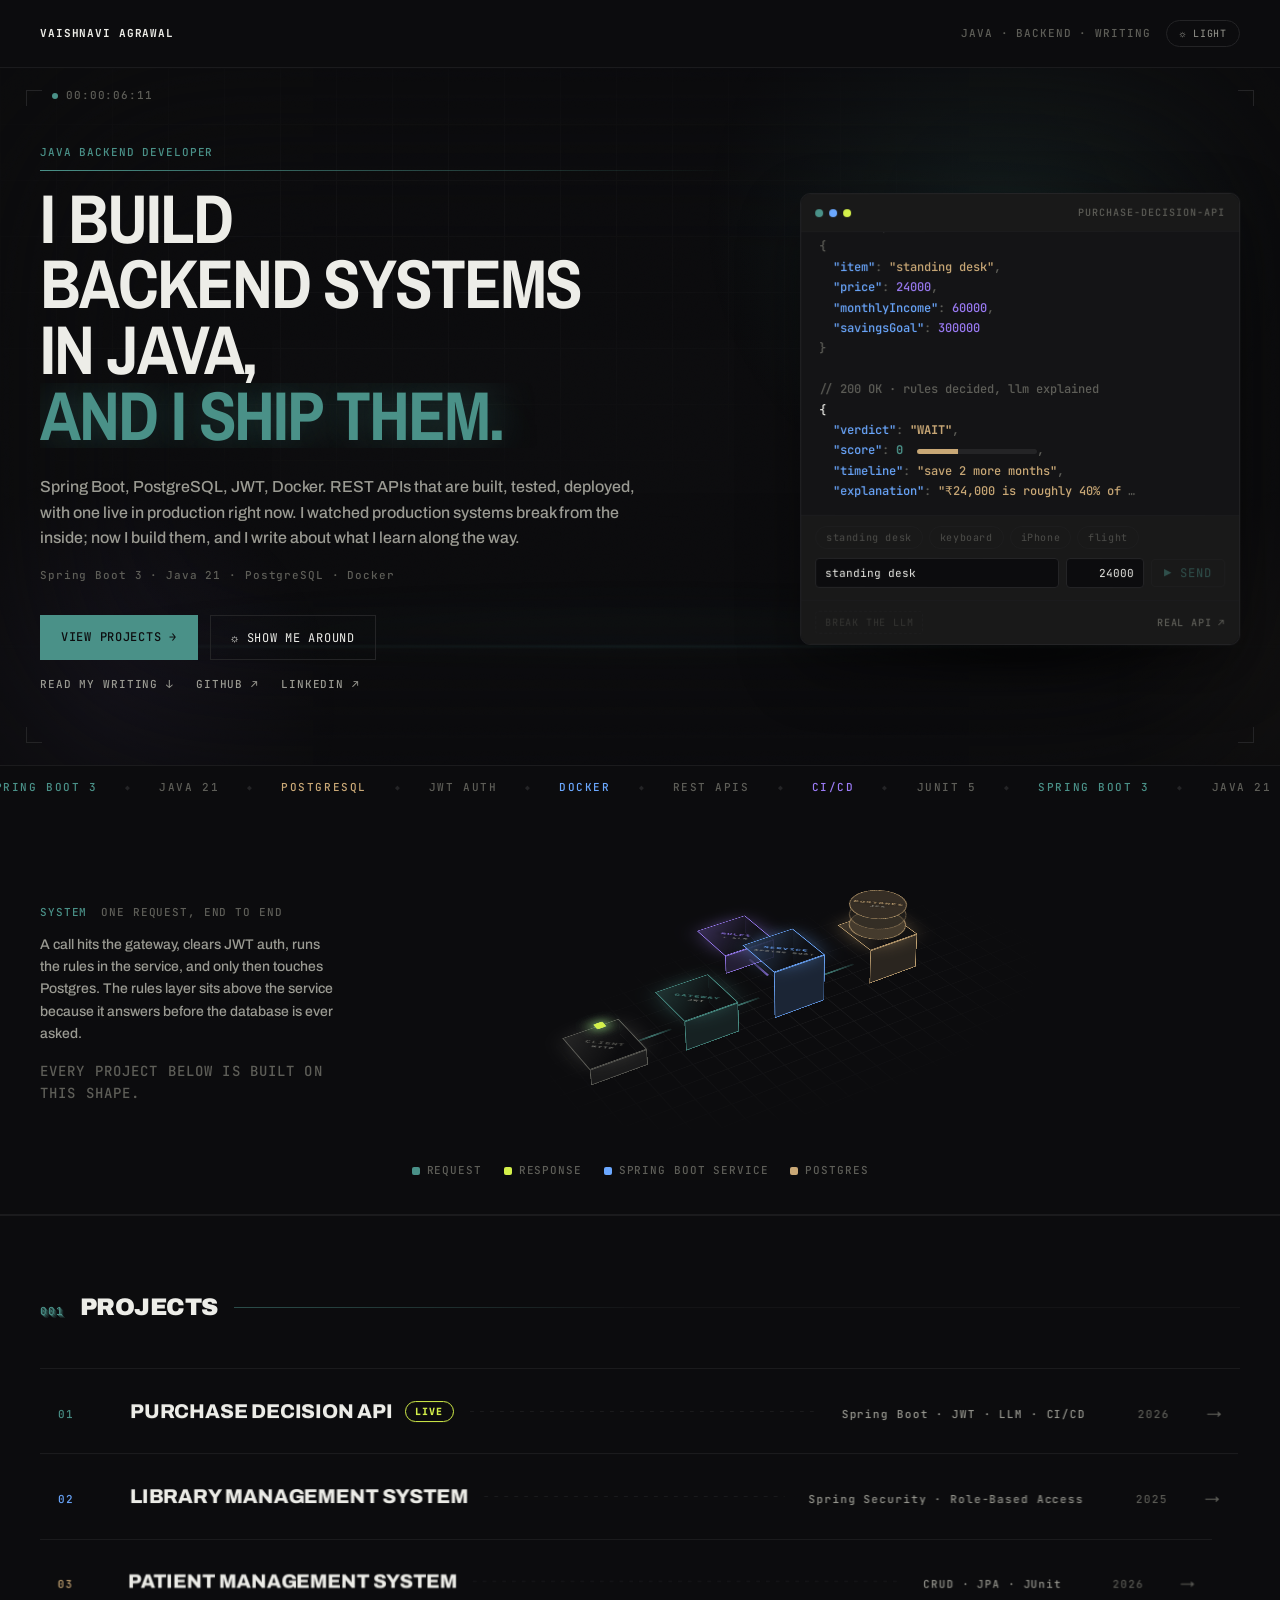
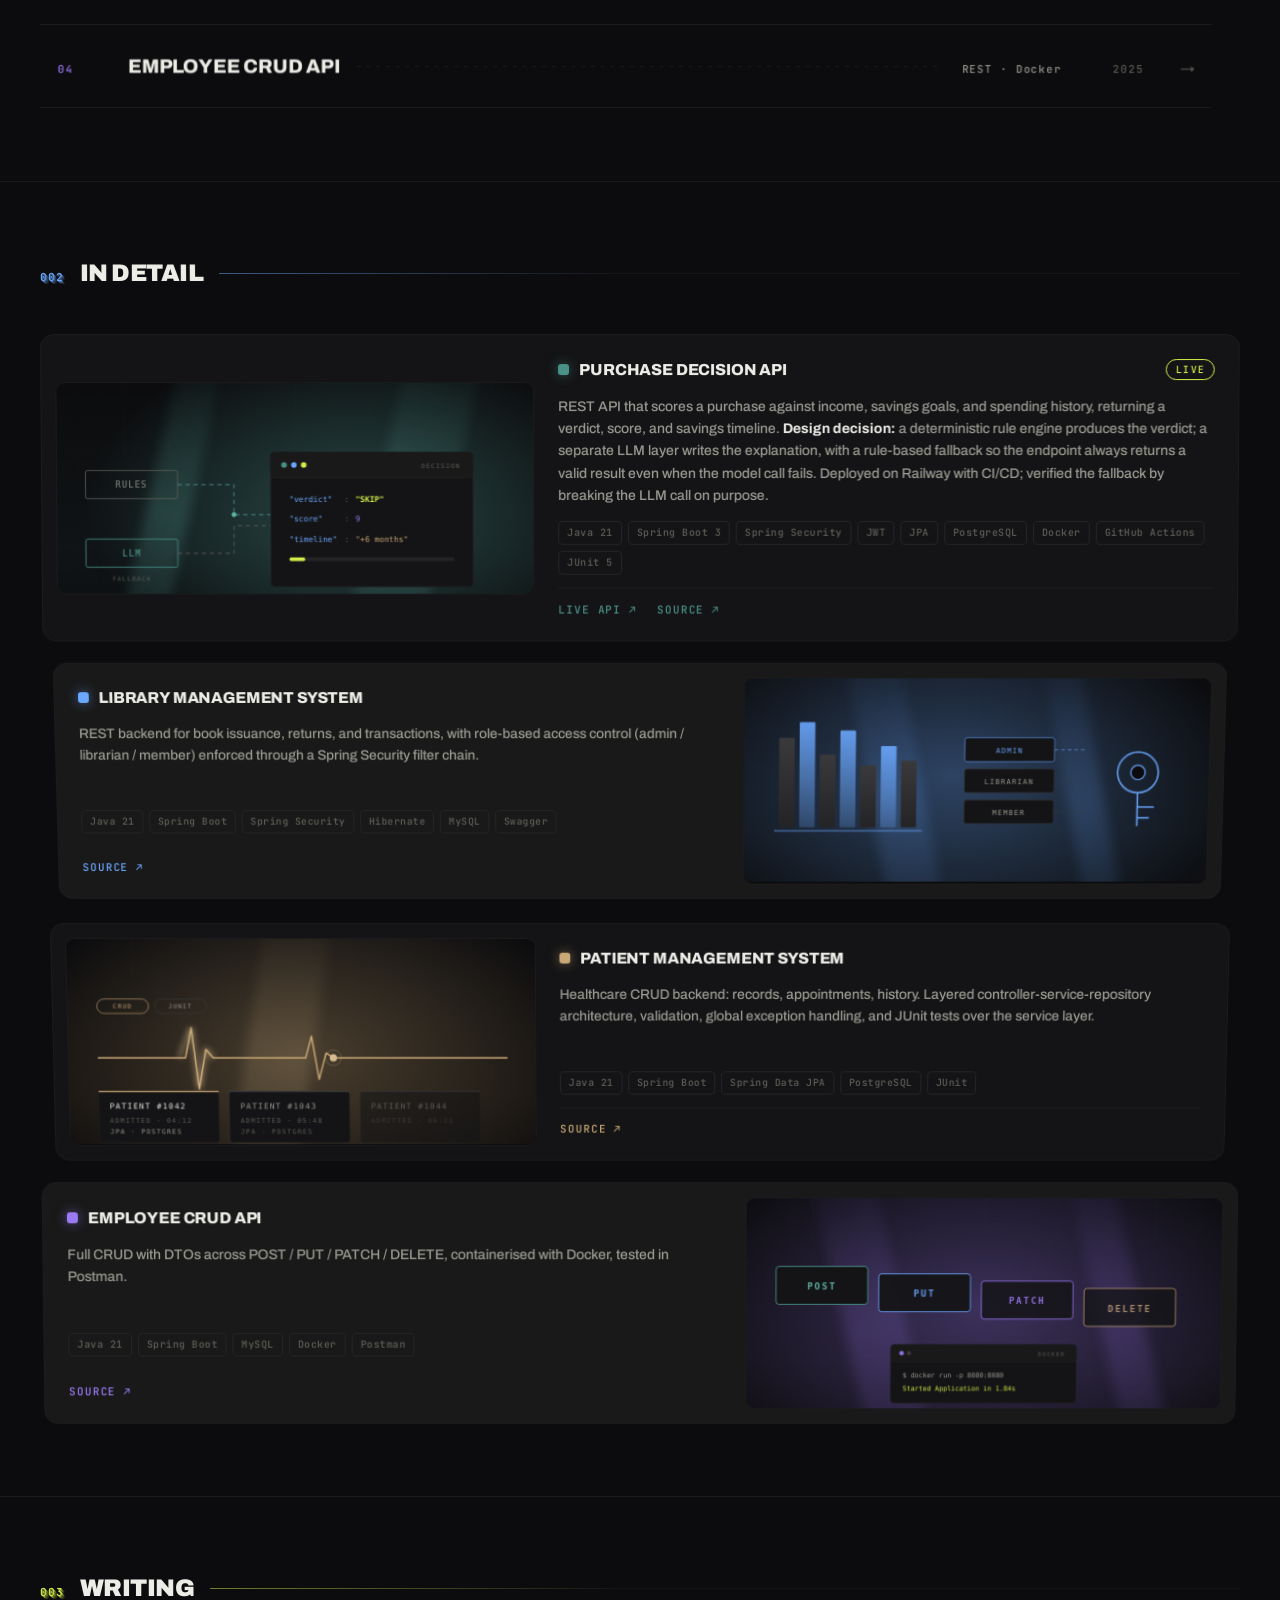
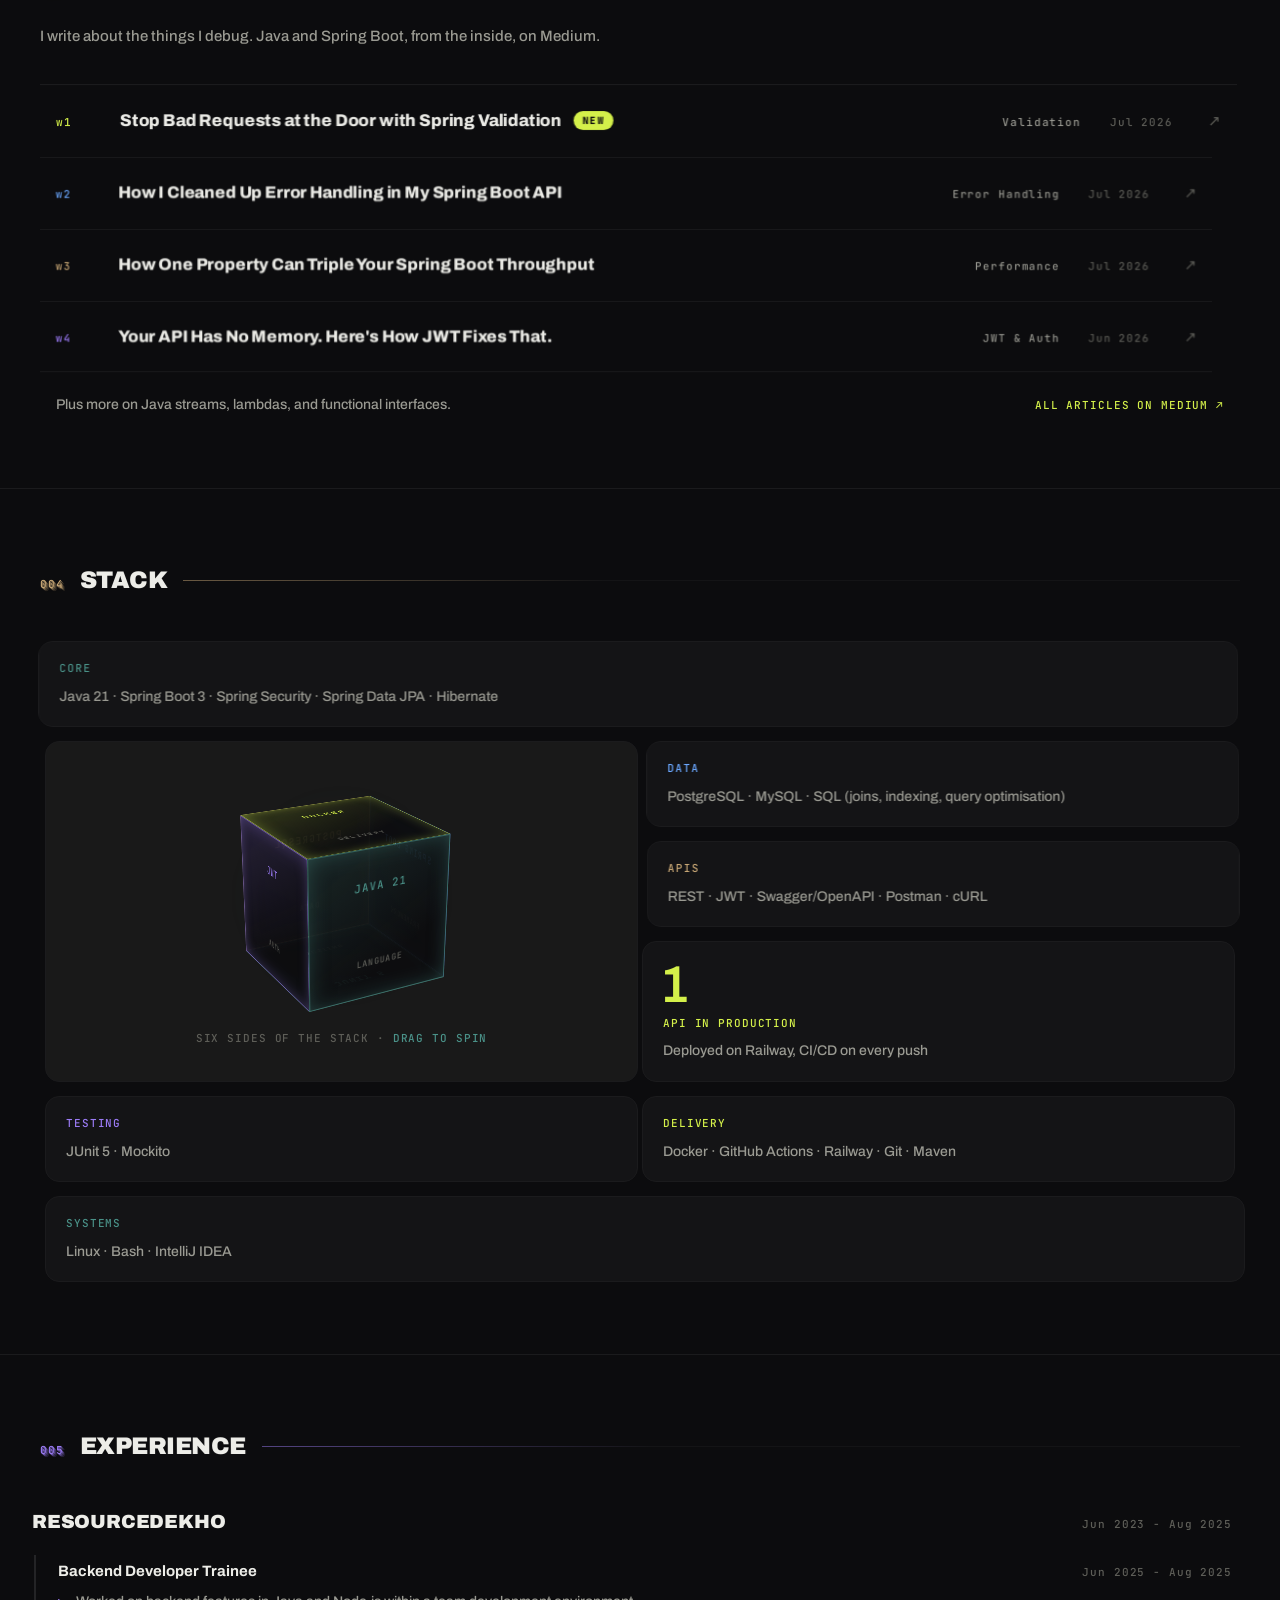
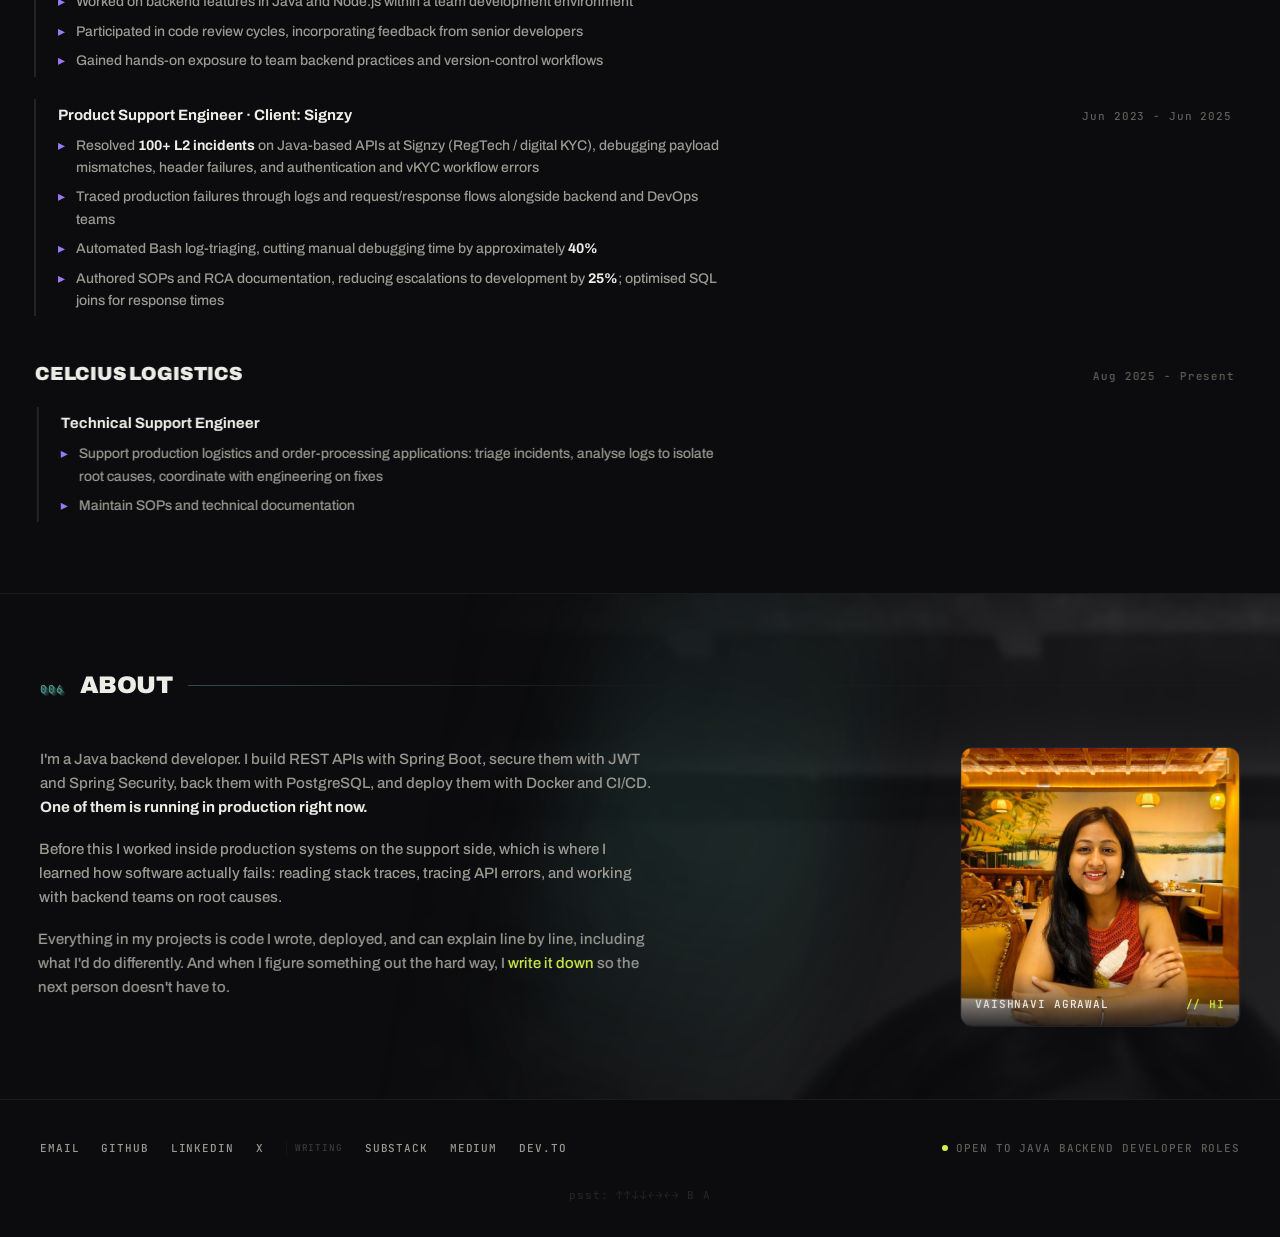
==== commit 1048e8c5: "Guide, wider layout, and mobile/light-mode fixes Interaction - Replace the spotlight tour with a gui" ====
--- a/index.html
+++ b/index.html
@@ -50,6 +50,7 @@
     --lime: #7F921A;
   }
   :root.light .term {
+    --ground: #0C0C0E;
     --card: #141416;
     --card-alt: #191919;
     --line: #242426;
@@ -98,7 +99,7 @@
     letter-spacing: 0.08em;
   }
 
-  .wrap { max-width: 1060px; margin: 0 auto; padding: 0 24px; }
+  .wrap { max-width: 1280px; margin: 0 auto; padding: 0 40px; }
 
   /* ============ Top bar ============ */
   header.top { border-bottom: 1px solid var(--line-soft); position: relative; z-index: 2; }
@@ -156,8 +157,8 @@
 
   .hero-grid {
     display: grid;
-    grid-template-columns: minmax(0, 1fr) 360px;
-    gap: 44px;
+    grid-template-columns: minmax(0, 1fr) minmax(380px, 440px);
+    gap: 64px;
     align-items: center;
   }
 
@@ -166,7 +167,7 @@
   h1 {
     font-family: "Archivo Narrow", "Archivo", sans-serif;
     font-weight: 700;
-    font-size: clamp(34px, 5.6vw, 64px);
+    font-size: clamp(34px, 5.4vw, 76px);
     line-height: 0.95;
     letter-spacing: -0.03em;
     text-transform: uppercase;
@@ -188,10 +189,30 @@
   }
   @keyframes fadeUp { to { opacity: 1; transform: translateY(0); } }
 
-  .lede { margin-top: 26px; max-width: 520px; color: var(--text-mid); font-size: 15px; }
+  .lede { margin-top: 26px; max-width: 620px; color: var(--text-mid); font-size: 16px; }
   .hero-meta { margin-top: 16px; color: var(--text-low); }
 
-  .hero-actions { margin-top: 32px; display: flex; flex-wrap: wrap; gap: 12px; }
+  .hero-actions { margin-top: 30px; display: flex; flex-wrap: wrap; gap: 12px; }
+  .hero-links {
+    margin-top: 16px;
+    display: flex; flex-wrap: wrap; align-items: baseline;
+    column-gap: 22px; row-gap: 8px;
+  }
+  .hero-links a {
+    position: relative;
+    font-family: "JetBrains Mono", ui-monospace, monospace;
+    font-size: 11px; letter-spacing: 0.08em; text-transform: uppercase;
+    color: var(--text-mid);
+    transition: color 0.25s ease;
+  }
+  .hero-links a::after {
+    content: ""; position: absolute; left: 0; right: 0; bottom: -4px; height: 1px;
+    background: var(--accent);
+    transform: scaleX(0); transform-origin: left;
+    transition: transform 0.3s cubic-bezier(0.16, 1, 0.3, 1);
+  }
+  .hero-links a:hover { color: var(--accent); }
+  .hero-links a:hover::after { transform: scaleX(1); }
 
   .btn {
     position: relative;
@@ -230,7 +251,7 @@
     font-size: 12px;
     line-height: 1.7;
     display: flex; flex-direction: column;
-    min-height: 340px;
+    height: 452px;
     overflow: hidden;
     box-shadow: 0 24px 60px rgba(0, 0, 0, 0.4);
   }
@@ -247,7 +268,15 @@
   .term-bar .dots i:nth-child(1) { background: var(--accent); }
   .term-bar .dots i:nth-child(2) { background: var(--sky); }
   .term-bar .dots i:nth-child(3) { background: var(--lime); }
-  .term-body { padding: 14px 18px; flex: 1; white-space: pre-wrap; word-break: break-word; }
+  .term-body {
+    padding: 14px 18px; flex: 1 1 0; min-height: 0;
+    white-space: pre-wrap; word-break: break-word;
+    overflow-y: auto; overscroll-behavior: contain;
+    scrollbar-width: thin; scrollbar-color: var(--line) transparent;
+  }
+  .term-body::-webkit-scrollbar { width: 6px; }
+  .term-body::-webkit-scrollbar-thumb { background: var(--line); border-radius: 3px; }
+  .term-body::-webkit-scrollbar-track { background: transparent; }
   .term-body .kw { color: var(--accent); font-weight: 700; }
   .term-body .req { color: var(--text-mid); }
   .term-body .k { color: var(--sky); }
@@ -281,6 +310,8 @@
     transition: border-color 0.2s ease, color 0.2s ease, background 0.2s ease;
   }
   .tchip:hover { border-color: var(--accent); color: var(--accent); }
+  .term-compose.busy .tchip { opacity: 0.4; pointer-events: none; }
+  .tbreak[disabled] { opacity: 0.4; cursor: default; }
   .tchip[aria-pressed="true"] { border-color: var(--accent); background: var(--accent); color: var(--ground); }
   .term-row { display: flex; align-items: center; gap: 7px; }
   .tsr { position: absolute; width: 1px; height: 1px; overflow: hidden; clip: rect(0 0 0 0); white-space: nowrap; }
@@ -295,7 +326,14 @@
   .tinput:focus { border-color: var(--accent); outline: none; }
   .tprice { flex: 0 0 78px; text-align: right; }
   .term-run[disabled] { opacity: 0.45; cursor: progress; }
-  .tnote { color: var(--text-low); font-size: 10px; letter-spacing: 0.08em; text-transform: uppercase; }
+  .tbreak {
+    font-family: inherit; font-size: 10px; letter-spacing: 0.08em; text-transform: uppercase;
+    background: none; border: 1px dashed var(--line); color: var(--text-low);
+    padding: 4px 9px; border-radius: 4px; cursor: pointer;
+    transition: color 0.2s ease, border-color 0.2s ease;
+  }
+  .tbreak:hover { color: var(--sand); border-color: var(--sand); }
+  .tbreak[aria-pressed="true"] { color: var(--sand); border-color: var(--sand); border-style: solid; }
   .term-body .bar { display: inline-block; vertical-align: middle; width: 120px; height: 5px; border-radius: 3px; background: var(--line); overflow: hidden; }
   .term-body .bar i { display: block; height: 100%; width: 0; background: var(--lime); transition: width 0.7s cubic-bezier(0.16, 1, 0.3, 1); }
   .term-body .bar.w i { background: var(--sand); }
@@ -359,18 +397,35 @@
   /* ============ 001 Projects ============ */
   .project-row {
     display: grid;
-    grid-template-columns: 44px 1fr auto 56px 28px;
+    grid-template-columns: 48px minmax(0, 1fr) auto 60px 28px;
     align-items: baseline;
-    gap: 20px;
-    padding: 24px 16px;
+    gap: 24px;
+    padding: 26px 18px;
     border-top: 1px solid var(--line-soft);
     transition: background 0.25s ease, border-color 0.25s ease, box-shadow 0.4s ease;
   }
   .project-row:last-of-type { border-bottom: 1px solid var(--line-soft); }
   .project-row .idx { color: var(--pc, var(--text-low)); }
   .project-row .title {
-    font-weight: 800; font-size: 19px; letter-spacing: -0.01em; text-transform: uppercase;
-    display: flex; align-items: center; gap: 12px; flex-wrap: wrap;
+    font-weight: 800; font-size: 20px; letter-spacing: -0.01em; text-transform: uppercase;
+    display: flex; align-items: center; gap: 12px;
+    min-width: 0;
+  }
+  .project-row .title .tag-live { flex: none; order: 1; }
+  .project-row .title::after {
+    content: "";
+    order: 2;
+    flex: 1 1 auto; min-width: 24px;
+    height: 1px; margin-left: 4px;
+    background: linear-gradient(90deg, var(--line) 0 4px, transparent 4px 10px) repeat-x;
+    background-size: 10px 1px;
+    opacity: 0.7;
+    transition: background 0.25s ease, opacity 0.25s ease;
+  }
+  .project-row:hover .title::after {
+    background: linear-gradient(90deg, var(--pc, var(--accent)) 0 4px, transparent 4px 10px) repeat-x;
+    background-size: 10px 1px;
+    opacity: 1;
   }
   .project-row .stack { color: var(--text-mid); text-align: right; }
   .project-row .year { color: var(--text-low); text-align: right; }
@@ -418,7 +473,7 @@
   .card.c4 { --ac: var(--violet); }
 
   /* one column of wide cards: artwork on the left, the writing beside it */
-  .cards { grid-template-columns: 1fr; }
+  .cards { grid-template-columns: minmax(0, 1fr); }
   .card { flex-direction: row; align-items: stretch; }
   .motif {
     position: relative;
@@ -535,7 +590,7 @@
   }
   .writing-more a:hover { color: var(--text); }
 
-  /* ============ 004 Stack — bento ============ */
+  /* ============ 004 Stack: bento ============ */
   .bento {
     display: grid;
     grid-template-columns: repeat(4, minmax(0, 1fr));
@@ -732,7 +787,12 @@
   }
   .reveal.in { opacity: 1; --rty: 0px; --rtz: 0px; --rrx: 0deg; }
   /* once settled, hover/tilt reacts instantly instead of inheriting the stagger */
-  .reveal.settled { transition-delay: 0s; }
+  .reveal.settled {
+    transition: opacity 0.4s ease,
+                transform 0.14s cubic-bezier(0.33, 1, 0.68, 1),
+                background 0.25s ease, border-color 0.25s ease, box-shadow 0.35s ease;
+    transition-delay: 0s;
+  }
   .reveal.tilting { transition: transform 0.09s linear, border-color 0.3s ease, box-shadow 0.3s ease; transition-delay: 0s; }
 
   /* ============ Depth: sheen that tracks the pointer ============ */
@@ -758,7 +818,7 @@
   .card:hover .card-body { --layer: 10px; }
 
   /* ============ Hero terminal in 3D ============ */
-  .term-3d { perspective: 1000px; position: relative; }
+  .term-3d { perspective: 1000px; position: relative; min-width: 0; }
   .term-3d .term {
     position: relative;
     transform:
@@ -780,7 +840,7 @@
   .term-3d:hover .term > .term-foot { --layer: 14px; }
 
   /* hero copy drifts against the pointer for parallax depth */
-  .hero-par { transform: translate3d(calc(var(--hx, 0) * -10px), calc(var(--hy, 0) * -8px), 0); transition: transform 0.6s cubic-bezier(0.16, 1, 0.3, 1); }
+  .hero-par { min-width: 0; transform: translate3d(calc(var(--hx, 0) * -10px), calc(var(--hy, 0) * -8px), 0); transition: transform 0.6s cubic-bezier(0.16, 1, 0.3, 1); }
 
   /* ============ 3D stack cube ============ */
   .cube-stage {
@@ -1001,7 +1061,7 @@
   .dio-legend i { width: 8px; height: 8px; border-radius: 2px; display: block; }
 
   @media (max-width: 860px) {
-    .dio-layout { grid-template-columns: 1fr; gap: 20px; }
+    .dio-layout { grid-template-columns: minmax(0, 1fr); gap: 20px; }
   }
   @media (max-width: 720px) {
     .dio-stage { height: 230px; }
@@ -1030,78 +1090,121 @@
   }
 
 
-  /* ============ Guided walkthrough ============ */
-  .tour-veil {
-    position: fixed; inset: 0; z-index: 70;
-    pointer-events: none;                 /* the page stays usable mid-tour */
+  /* ============ Guide: a person walking you through ============ */
+  /* No dimming veil, so the page stays lit and usable. The section being
+     talked about just warms up, so it reads as "look here", not a lecture. */
+  .lit {
+    position: relative;
+    z-index: 1;
+    animation: litIn 0.5s cubic-bezier(0.33, 1, 0.68, 1);
+  }
+  .lit::after {
+    content: "";
+    position: absolute; inset: -14px;
+    border-radius: 18px;
+    border: 1px solid color-mix(in srgb, var(--accent) 62%, transparent);
+    background: radial-gradient(80% 70% at 50% 0%, color-mix(in srgb, var(--accent) 12%, transparent), transparent 74%);
+    box-shadow: 0 0 44px -12px color-mix(in srgb, var(--accent) 45%, transparent);
+    pointer-events: none;
+    animation: litGlow 2.8s ease-in-out infinite;
+  }
+  @keyframes litIn { from { opacity: 0.55; } to { opacity: 1; } }
+  @keyframes litGlow { 0%, 100% { opacity: 0.62; } 50% { opacity: 1; } }
+
+  .guide {
+    position: fixed; left: 24px; bottom: 24px; z-index: 74;
+    width: min(390px, calc(100vw - 34px));
+    display: flex; align-items: flex-end; gap: 12px;
     opacity: 0; visibility: hidden;
-    transition: opacity 0.4s ease, visibility 0.4s;
-  }
-  body.touring .tour-veil { opacity: 1; visibility: visible; }
-  .tour-hole {
-    position: absolute;
-    border-radius: 14px;
-    box-shadow: 0 0 0 9999px rgba(6, 6, 8, 0.74), 0 0 0 1px var(--accent) inset;
-    transition: top 0.5s cubic-bezier(0.16, 1, 0.3, 1), left 0.5s cubic-bezier(0.16, 1, 0.3, 1),
-                width 0.5s cubic-bezier(0.16, 1, 0.3, 1), height 0.5s cubic-bezier(0.16, 1, 0.3, 1);
-  }
-  :root.light .tour-hole { box-shadow: 0 0 0 9999px rgba(28, 28, 26, 0.5), 0 0 0 1px var(--accent) inset; }
-  .tour-ring {
-    position: absolute; inset: -6px;
-    border: 1px solid color-mix(in srgb, var(--accent) 60%, transparent);
-    border-radius: 18px;
-    animation: tourPulse 2.4s ease-in-out infinite;
-  }
-  @keyframes tourPulse { 0%, 100% { opacity: 0.25; transform: scale(1); } 50% { opacity: 0.8; transform: scale(1.008); } }
-
-  .tour-card {
-    position: fixed; left: 50%; bottom: 26px;
-    transform: translate(-50%, 24px);
-    width: min(560px, calc(100vw - 32px));
-    z-index: 72;
+    transform: translateY(18px);
+    transition: opacity 0.35s ease, transform 0.42s cubic-bezier(0.16, 1, 0.3, 1), visibility 0.35s;
+  }
+  body.guided .guide { opacity: 1; visibility: visible; transform: none; }
+
+  .guide-av {
+    position: relative; flex: none;
+    width: 54px; height: 54px; border-radius: 50%;
+    overflow: hidden;
+    border: 1px solid color-mix(in srgb, var(--accent) 55%, transparent);
+    box-shadow: 0 0 0 4px color-mix(in srgb, var(--accent) 10%, transparent);
+  }
+  .guide-av img {
+    width: 100%; height: 100%; display: block;
+    object-fit: cover;
+    /* the source is square, so object-position can't crop; zoom in on the
+       face instead, or the avatar is mostly restaurant at 54px */
+    transform: scale(2.25);
+    transform-origin: 47% 33%;
+    /* posterise into flat bands so it reads as an illustration
+       while keeping the likeness a hand-drawn face could not */
+    filter: url(#illustrate) saturate(0.92) contrast(1.04);
+  }
+  .guide-av::after {
+    content: ""; position: absolute; inset: 0; border-radius: 50%;
+    box-shadow: inset 0 0 14px color-mix(in srgb, var(--accent) 30%, transparent);
+  }
+  .guide-av.speaking { animation: avBob 2.2s ease-in-out infinite; }
+  @keyframes avBob { 0%, 100% { transform: translateY(0); } 50% { transform: translateY(-3px); } }
+
+  .guide-bubble {
+    position: relative;
     background: var(--card);
     border: 1px solid var(--line);
-    border-radius: 14px;
-    padding: 16px 18px 14px;
-    box-shadow: 0 40px 80px -34px rgba(0, 0, 0, 0.95);
-    opacity: 0; visibility: hidden; pointer-events: none;
-    transition: opacity 0.35s ease, transform 0.45s cubic-bezier(0.16, 1, 0.3, 1), visibility 0.35s;
-  }
-  body.touring .tour-card { opacity: 1; visibility: visible; transform: translate(-50%, 0); pointer-events: auto; }
-  /* flip above the fold when the spotlight sits low, so the card never covers it */
-  .tour-card.at-top { bottom: auto; top: 22px; transform: translate(-50%, -24px); }
-  body.touring .tour-card.at-top { transform: translate(-50%, 0); }
-  .tour-step { display: flex; align-items: baseline; gap: 10px; color: var(--text-low); text-transform: uppercase; }
-  .tour-step b { color: var(--accent); font-weight: 500; }
-  .tour-card h4 { font-size: 17px; font-weight: 800; letter-spacing: -0.01em; text-transform: uppercase; margin-top: 8px; }
-  .tour-card p { color: var(--text-mid); font-size: 14px; margin-top: 6px; }
-  .tour-nav { display: flex; align-items: center; gap: 8px; margin-top: 14px; }
-  .tour-dots { display: flex; gap: 5px; margin-right: auto; }
-  .tour-dots i {
-    width: 6px; height: 6px; border-radius: 50%; background: var(--line);
-    display: block; transition: background 0.3s ease, transform 0.3s ease;
-  }
-  .tour-dots i.on { background: var(--accent); transform: scale(1.35); }
-  .tour-btn {
+    border-radius: 14px 14px 14px 4px;
+    padding: 13px 15px 11px;
+    box-shadow: 0 26px 60px -30px rgba(0, 0, 0, 0.9);
+    cursor: pointer;
+  }
+  .guide-bubble::before {
+    content: ""; position: absolute; left: -6px; bottom: 8px;
+    width: 10px; height: 10px;
+    background: var(--card);
+    border-left: 1px solid var(--line); border-bottom: 1px solid var(--line);
+    transform: rotate(45deg);
+    border-radius: 0 0 0 3px;
+  }
+  .guide-name { color: var(--accent); text-transform: uppercase; display: block; margin-bottom: 5px; }
+  .guide-text { color: var(--text); font-size: 14px; line-height: 1.55; min-height: 1.55em; }
+  .guide-caret {
+    display: inline-block; width: 6px; height: 13px;
+    background: var(--accent); vertical-align: -2px; margin-left: 2px;
+    animation: blink 0.9s steps(1) infinite;
+  }
+  .guide-foot {
+    display: flex; align-items: center; gap: 12px;
+    margin-top: 10px; padding-top: 9px;
+    border-top: 1px solid var(--line-soft);
+  }
+  .guide-go {
     font-family: "JetBrains Mono", ui-monospace, monospace;
-    font-size: 11px; letter-spacing: 0.08em; text-transform: uppercase;
-    background: transparent; border: 1px solid var(--line); color: var(--text-mid);
-    padding: 8px 14px; border-radius: 6px; cursor: pointer;
-    transition: border-color 0.2s ease, color 0.2s ease, background 0.2s ease;
-  }
-  .tour-btn:hover { border-color: var(--accent); color: var(--text); }
-  .tour-btn.primary { background: var(--accent); border-color: var(--accent); color: var(--ground); font-weight: 700; }
-  .tour-btn.primary:hover { filter: brightness(1.08); color: var(--ground); }
-  .tour-btn.ghost { border-color: transparent; color: var(--text-low); }
+    font-size: 10px; letter-spacing: 0.08em; text-transform: uppercase;
+    color: var(--accent); background: none; border: 0; padding: 0;
+    cursor: pointer; margin-left: auto;
+  }
+  .guide-go:hover { color: var(--text); }
+  .guide-skip {
+    font-family: "JetBrains Mono", ui-monospace, monospace;
+    font-size: 10px; letter-spacing: 0.08em; text-transform: uppercase;
+    color: var(--text-mid);
+    background: transparent;
+    border: 1px solid var(--line);
+    border-radius: 5px;
+    padding: 6px 12px;
+    cursor: pointer;
+    transition: color 0.2s ease, border-color 0.2s ease, background 0.2s ease;
+  }
+  .guide-skip:hover { color: var(--text); border-color: var(--text-mid); background: var(--card-alt); }
+  .guide-pips { display: flex; gap: 4px; }
+  .guide-pips i { width: 4px; height: 4px; border-radius: 50%; background: var(--line); display: block; transition: background 0.3s ease; }
+  .guide-pips i.on { background: var(--accent); }
+
   @media (max-width: 640px) {
-    .tour-card { bottom: 12px; padding: 14px; }
-    .tour-card h4 { font-size: 15px; }
-    .tour-card p { font-size: 13px; }
-    .tour-btn { padding: 7px 10px; font-size: 10px; }
+    .guide { left: 12px; right: 12px; bottom: 12px; width: auto; }
+    .guide-av { width: 44px; height: 44px; }
+    .guide-text { font-size: 13px; }
   }
   @media (prefers-reduced-motion: reduce) {
-    .tour-hole, .tour-card { transition: none; }
-    .tour-ring { animation: none; }
+    .guide-av.speaking, .lit::after, .lit { animation: none; }
   }
 
   /* ============ Cinematic hero ============ */
@@ -1244,6 +1347,7 @@
       rotateX(calc(var(--hp, 0) * 9deg));
     opacity: calc(1 - var(--hp, 0) * 0.72);
     transform-origin: 50% 0;
+    transition: transform 0.16s cubic-bezier(0.33, 1, 0.68, 1), opacity 0.16s linear;
   }
   .hero-grid { animation: camDrift 34s ease-in-out infinite alternate; }
   @keyframes camDrift {
@@ -1280,10 +1384,10 @@
   /* --p runs -1 (below the fold) → 0 (centred) → 1 (above), set every frame in JS */
   [data-scrub] { will-change: transform; }
 
+  /* rows stay flush left; only a slight depth shift as they cross */
   .project-row, .article-row {
-    --sry: calc(var(--p, 0) * var(--dir, 1) * 4deg);
-    --sx:  calc(var(--p, 0) * var(--dir, 1) * 7px);
-    transform-origin: calc(50% - var(--dir, 1) * 40%) 50%;
+    --sz: calc(var(--p, 0) * var(--p, 0) * -26px);
+    transform-origin: 0 50%;
   }
   .card {
     --srx: calc(var(--p, 0) * 3deg);
@@ -1376,21 +1480,22 @@
 
   /* ============ Responsive ============ */
   @media (max-width: 900px) {
+    .wrap { padding: 0 28px; }
     .bento { grid-template-columns: repeat(2, minmax(0, 1fr)); }
     .bx, .bx-wide, .bx-cube { grid-column: span 2; }
     .bx-cube { grid-row: auto; }
-    .hero-grid { grid-template-columns: 1fr; align-items: start; }
-    .term { min-height: 300px; }
+    .hero-grid { grid-template-columns: minmax(0, 1fr); align-items: start; }
+    .term { height: 400px; }
     .hero-rays, .hero-dust { display: none; }
   }
   @media (max-width: 800px) {
     .card, .card:nth-child(even) { flex-direction: column; }
     .motif, .card:nth-child(even) .motif { flex: none; margin: 14px 14px 0; aspect-ratio: 800 / 350; }
-    .about-grid { grid-template-columns: 1fr; gap: 40px; }
+    .about-grid { grid-template-columns: minmax(0, 1fr); gap: 40px; }
     .about-grid .portrait { order: -1; max-width: 320px; }
   }
   @media (max-width: 640px) {
-    .bento { grid-template-columns: 1fr; gap: 12px; }
+    .bento { grid-template-columns: minmax(0, 1fr); gap: 12px; }
     .bx, .bx-wide, .bx-cube { grid-column: 1 / -1; }
     .bx-figure { font-size: 42px; }
     .wrap { padding: 0 18px; }
@@ -1401,9 +1506,10 @@
     .eyebrow { margin-bottom: 18px; }
     .lede { font-size: 14px; margin-top: 20px; }
     .hero-grid { gap: 30px; }
-    .hero-actions { display: grid; grid-template-columns: 1fr 1fr; gap: 10px; margin-top: 26px; }
+    .hero-actions { display: grid; grid-template-columns: 1fr 1fr; gap: 10px; margin-top: 24px; }
     .hero-actions .btn { justify-content: center; padding: 12px 8px; font-size: 11px; }
-    .term { min-height: 0; font-size: 11px; }
+    .hero-links { column-gap: 16px; }
+    .term { height: 372px; font-size: 11px; }
     .ticker { padding: 10px 0; }
     .section-head { gap: 12px; margin-bottom: 30px; }
     .section-head h2 { font-size: 19px; }
@@ -1415,8 +1521,10 @@
     .article-row .arrow { grid-row: 1; grid-column: 3; }
 
     .cards { gap: 14px; }
-    .project-row { grid-template-columns: 36px 1fr 28px; row-gap: 6px; padding: 18px 8px; }
-    .project-row .title { font-size: 16px; }
+    .project-row { grid-template-columns: 36px minmax(0, 1fr) 28px; row-gap: 6px; padding: 18px 8px; }
+    .project-row .title { font-size: 16px; flex-wrap: wrap; }
+    /* the leader rule only makes sense on one line; it reads as debris when the title wraps */
+    .project-row .title::after { display: none; }
     .project-row .stack { grid-column: 2; text-align: left; }
     .project-row .year { display: none; }
     .project-row .arrow { grid-row: 1; grid-column: 3; }
@@ -1483,10 +1591,12 @@
           <p class="hero-meta mono hf" style="--d:.7s">Spring Boot 3 &middot; Java 21 &middot; PostgreSQL &middot; Docker</p>
           <div class="hero-actions hf" style="--d:.8s">
             <a class="btn primary" id="magnet" href="#projects"><span>View projects &rarr;</span></a>
-            <button class="btn" id="tourStart" type="button"><span>&#9658; Walk me through it</span></button>
-            <a class="btn" href="#writing"><span>Read my writing &darr;</span></a>
-            <a class="btn" href="https://github.com/VaishnaviAgrawa12" target="_blank" rel="noopener"><span>GitHub &#8599;</span></a>
-            <a class="btn" href="https://www.linkedin.com/in/vaishnavi-agrawal-0220591b7" target="_blank" rel="noopener"><span>LinkedIn &#8599;</span></a>
+            <button class="btn" id="tourStart" type="button"><span>&#9788; Show me around</span></button>
+          </div>
+          <div class="hero-links hf" style="--d:.88s">
+            <a href="#writing">Read my writing &darr;</a>
+            <a href="https://github.com/VaishnaviAgrawa12" target="_blank" rel="noopener">GitHub &#8599;</a>
+            <a href="https://www.linkedin.com/in/vaishnavi-agrawal-0220591b7" target="_blank" rel="noopener">LinkedIn &#8599;</a>
           </div>
         </div>
 
@@ -1513,7 +1623,7 @@
               </div>
             </form>
             <div class="term-foot">
-              <span class="tnote">local demo</span>
+              <button class="tbreak" id="termBreak" type="button" aria-pressed="false" title="Show what happens when the model call fails">Break the LLM</button>
               <a href="https://purchase-decision-api-production.up.railway.app/swagger-ui/index.html" target="_blank" rel="noopener">Real API &#8599;</a>
             </div>
             <span class="sheen" aria-hidden="true"></span>
@@ -1948,17 +2058,27 @@
   <span class="psst mono" aria-hidden="true">psst: &uarr;&uarr;&darr;&darr;&larr;&rarr;&larr;&rarr; B A</span>
 </footer>
 
-<div class="tour-veil" id="tourVeil" aria-hidden="true"><div class="tour-hole" id="tourHole"><span class="tour-ring"></span></div></div>
-
-<div class="tour-card" id="tourCard" role="dialog" aria-modal="false" aria-labelledby="tourTitle">
-  <div class="tour-step mono"><b id="tourStep">01</b><span id="tourKicker">the console</span></div>
-  <h4 id="tourTitle">Title</h4>
-  <p id="tourBody">Body</p>
-  <div class="tour-nav">
-    <span class="tour-dots" id="tourDots" aria-hidden="true"></span>
-    <button class="tour-btn ghost" id="tourExit" type="button">Exit</button>
-    <button class="tour-btn" id="tourPrev" type="button">&larr; Back</button>
-    <button class="tour-btn primary" id="tourNext" type="button">Next &rarr;</button>
+<svg width="0" height="0" aria-hidden="true" focusable="false" style="position:absolute">
+  <filter id="illustrate" color-interpolation-filters="sRGB">
+    <feColorMatrix type="saturate" values="1.05"/>
+    <feComponentTransfer>
+      <feFuncR type="discrete" tableValues="0.10 0.26 0.40 0.54 0.68 0.80 0.90 0.97"/>
+      <feFuncG type="discrete" tableValues="0.07 0.20 0.33 0.46 0.59 0.71 0.82 0.92"/>
+      <feFuncB type="discrete" tableValues="0.09 0.19 0.30 0.41 0.53 0.65 0.76 0.88"/>
+    </feComponentTransfer>
+  </filter>
+</svg>
+
+<div class="guide" id="guide" role="region" aria-label="Guided introduction">
+  <div class="guide-av" id="guideAv"><img src="photo.jpg" alt="Vaishnavi" width="843" height="843"></div>
+  <div class="guide-bubble" id="guideBubble">
+    <span class="guide-name mono">Vaishnavi</span>
+    <p class="guide-text" id="guideText" aria-live="polite"></p>
+    <div class="guide-foot">
+      <button class="guide-skip" id="guideSkip" type="button">&times; Close</button>
+      <span class="guide-pips" id="guidePips" aria-hidden="true"></span>
+      <button class="guide-go" id="guideGo" type="button">Go on &rarr;</button>
+    </div>
   </div>
 </div>
 
@@ -2056,9 +2176,11 @@
   var termItem = document.getElementById("termItem");
   var termPrice = document.getElementById("termPrice");
   var termChips = document.getElementById("termChips");
+  var termBreak = document.getElementById("termBreak");
 
   var INCOME = 60000, GOAL = 300000;
   var running = false;
+  var brokenLLM = false;
 
   function el(cls, text) {
     var n = document.createElement("span");
@@ -2086,7 +2208,29 @@
       verdict = "SKIP"; vcls = "v-skip"; bcls = "s";
       timeline = "pushes goal back " + months + " month" + (months > 1 ? "s" : "");
     }
-    return { item: item, price: price, verdict: verdict, vcls: vcls, bcls: bcls, score: score, timeline: timeline };
+    return { item: item, price: price, verdict: verdict, vcls: vcls, bcls: bcls,
+             score: score, timeline: timeline, months: months, pct: Math.round(ratio * 100) };
+  }
+
+  /* The verdict above is deterministic. This is the part a language model
+     writes in the real API: a sentence explaining the number. If that call
+     fails, the endpoint still answers, using the terse rule-built line. */
+  function explain(d) {
+    var price = "\u20b9" + money(d.price);
+    if (d.verdict === "BUY") {
+      return price + " is only about " + d.pct + "% of a month's income, so the " + d.item +
+        " barely registers against your goal. If you need it, this is a comfortable yes.";
+    }
+    if (d.verdict === "WAIT") {
+      return price + " is roughly " + d.pct + "% of what you earn in a month. Nothing wrong with the " +
+        d.item + " itself, but " + d.months + " more month" + (d.months > 1 ? "s" : "") +
+        " of saving and it stops competing with your goal.";
+    }
+    return price + " is about " + d.pct + "% of a month's income and pushes your goal back " + d.months +
+      " month" + (d.months > 1 ? "s" : "") + ". The " + d.item + " is not worth that trade right now.";
+  }
+  function fallbackLine(d) {
+    return d.verdict + ": " + d.pct + "% of monthly income, " + d.months + "-month impact on goal.";
   }
 
   function reqLines(d) {
@@ -2107,7 +2251,7 @@
   }
 
   function appendResponse(d, instant) {
-    termBody.appendChild(el("dim", "\n\n// 200 OK · " + (instant ? "sample" : "computed locally") + "\n"));
+    termBody.appendChild(el("dim", "\n\n// 200 OK · " + (brokenLLM ? "llm call failed, rules answered" : "rules decided, llm explained") + "\n"));
     termBody.appendChild(el("resp", "{\n  "));
     termBody.appendChild(el("k", "\"verdict\""));
     termBody.appendChild(el("dim", ": "));
@@ -2129,9 +2273,30 @@
     termBody.appendChild(el("k", "\"timeline\""));
     termBody.appendChild(el("dim", ": "));
     termBody.appendChild(el("s", "\"" + d.timeline + "\""));
-    termBody.appendChild(el("resp", "\n}"));
-
-    if (instant || reduced) { fill.style.width = d.score + "%"; return; }
+    termBody.appendChild(el("dim", ",\n  "));
+
+    termBody.appendChild(el("k", "\"explanation\""));
+    termBody.appendChild(el("dim", ": "));
+    var broke = brokenLLM;
+    var sentence = broke ? fallbackLine(d) : explain(d);
+    var openQuote = el("s", "\"");
+    termBody.appendChild(openQuote);
+    var expEl = el("s", instant || reduced ? sentence : "");
+    termBody.appendChild(expEl);
+    var closeQuote = el("s", "\"");
+    var srcBits = document.createDocumentFragment();
+    srcBits.appendChild(closeQuote);
+    srcBits.appendChild(el("dim", ",\n  "));
+    srcBits.appendChild(el("k", "\"explainedBy\""));
+    srcBits.appendChild(el("dim", ": "));
+    srcBits.appendChild(el(broke ? "v-wait" : "verdict", broke ? "\"rule-fallback\"" : "\"llm\""));
+    srcBits.appendChild(el("resp", "\n}"));
+
+    if (instant || reduced) {
+      termBody.appendChild(srcBits);
+      fill.style.width = d.score + "%";
+      return;
+    }
     requestAnimationFrame(function () { fill.style.width = d.score + "%"; });
     var start = null, dur = 850;
     function step(ts) {
@@ -2141,12 +2306,35 @@
       if (p < 1) requestAnimationFrame(step);
     }
     requestAnimationFrame(step);
+
+    /* stream the sentence a word at a time, the way the model returns it */
+    var thinking = el("dim", broke ? " …retrying" : " …");
+    termBody.insertBefore(thinking, expEl.nextSibling);
+    var words = sentence.split(" "), w = 0;
+    setTimeout(function pushWord() {
+      if (w >= words.length) {
+        thinking.remove();
+        termBody.appendChild(srcBits);
+        termBody.scrollTop = termBody.scrollHeight;
+        running = false;
+        if (termRun) { termRun.disabled = false; termRun.innerHTML = "&#9654; Send"; }
+        if (termForm) termForm.classList.remove("busy");
+        if (termBreak) termBreak.disabled = false;
+        return;
+      }
+      expEl.textContent += (w ? " " : "") + words[w];
+      termBody.scrollTop = termBody.scrollHeight;
+      w++;
+      setTimeout(pushWord, 34 + Math.random() * 52);
+    }, broke ? 900 : 420);
   }
 
   function send(item, price) {
     if (running || !termBody) return;
     running = true;
     if (termRun) termRun.disabled = true;
+    if (termForm) termForm.classList.add("busy");
+    if (termBreak) termBreak.disabled = true;
     var d = decide(item, price);
     var lines = reqLines(d);
     termBody.textContent = "";
@@ -2156,6 +2344,8 @@
       appendResponse(d, true);
       running = false;
       if (termRun) termRun.disabled = false;
+      if (termForm) termForm.classList.remove("busy");
+      if (termBreak) termBreak.disabled = false;
       return;
     }
 
@@ -2168,9 +2358,7 @@
       if (li >= lines.length) {
         setTimeout(function () {
           cursor.remove();
-          appendResponse(d, false);
-          running = false;
-          if (termRun) { termRun.disabled = false; termRun.innerHTML = "&#9654; Send"; }
+          appendResponse(d, false);   /* re-enables Send once the sentence finishes streaming */
         }, 320);
         return;
       }
@@ -2180,6 +2368,7 @@
         termBody.insertBefore(line._el, cursor);
       }
       line._el.textContent += line.text.charAt(ci);
+      termBody.scrollTop = termBody.scrollHeight;
       ci++;
       if (ci >= line.text.length) { li++; ci = 0; }
       setTimeout(typeChar, 9 + Math.random() * 16);
@@ -2196,6 +2385,16 @@
   if (termForm) {
     termForm.addEventListener("submit", function (e) {
       e.preventDefault();
+      var v = currentInput();
+      send(v[0], v[1]);
+    });
+  }
+
+  if (termBreak) {
+    termBreak.addEventListener("click", function () {
+      brokenLLM = !brokenLLM;
+      termBreak.setAttribute("aria-pressed", String(brokenLLM));
+      termBreak.textContent = brokenLLM ? "LLM broken" : "Break the LLM";
       var v = currentInput();
       send(v[0], v[1]);
     });
@@ -2244,7 +2443,17 @@
   /* ---------- 4. Magnetic primary button ---------- */
   var magnet = document.getElementById("magnet");
   if (magnet && !reduced && window.matchMedia("(hover: hover)").matches) {
-    var RADIUS = 90;
+    var RADIUS = 64, MAX = 5;            /* a lean, not a lunge */
+    var mx = 0, my = 0, tx = 0, ty = 0, mFrame = 0;
+
+    function settle() {
+      mFrame = 0;
+      mx += (tx - mx) * 0.16;
+      my += (ty - my) * 0.16;
+      magnet.style.setProperty("--mgx", mx.toFixed(2) + "px");
+      magnet.style.setProperty("--mgy", my.toFixed(2) + "px");
+      if (Math.abs(tx - mx) > 0.05 || Math.abs(ty - my) > 0.05) mFrame = requestAnimationFrame(settle);
+    }
     document.addEventListener("mousemove", function (e) {
       var r = magnet.getBoundingClientRect();
       var cx = r.left + r.width / 2, cy = r.top + r.height / 2;
@@ -2252,12 +2461,10 @@
       var dist = Math.hypot(dx, dy);
       if (dist < RADIUS + Math.max(r.width, r.height) / 2) {
         var pull = Math.max(0, 1 - dist / (RADIUS + r.width / 2));
-        magnet.style.setProperty("--mgx", (dx * pull * 0.3).toFixed(1) + "px");
-        magnet.style.setProperty("--mgy", (dy * pull * 0.3).toFixed(1) + "px");
-      } else {
-        magnet.style.removeProperty("--mgx");
-        magnet.style.removeProperty("--mgy");
-      }
+        tx = Math.max(-MAX, Math.min(MAX, dx * pull * 0.10));
+        ty = Math.max(-MAX, Math.min(MAX, dy * pull * 0.10));
+      } else { tx = 0; ty = 0; }
+      if (!mFrame) mFrame = requestAnimationFrame(settle);
     }, { passive: true });
   }
 
@@ -2587,6 +2794,7 @@
     var vh = window.innerHeight;
     var lastY = window.scrollY;
     var heroEl = document.querySelector(".hero");
+    var lastHp = -1;
     var aboutBack = document.querySelector(".about-back");
 
     function frame() {
@@ -2601,15 +2809,20 @@
 
       if (heroEl) {
         var hp = Math.max(0, Math.min(1, y / (heroEl.offsetHeight * 0.9)));
-        heroEl.style.setProperty("--hp", hp.toFixed(4));
+        if (Math.abs(hp - lastHp) > 0.0015) {
+          lastHp = hp;
+          heroEl.style.setProperty("--hp", hp.toFixed(4));
+        }
       }
 
       for (var i = 0; i < scrubEls.length; i++) {
         var el = scrubEls[i];
         var r = el.getBoundingClientRect();
         if (r.bottom < -240 || r.top > vh + 240) continue;
-        var p = (r.top + r.height / 2 - vh / 2) / (vh / 2 + r.height / 2);
-        el.style.setProperty("--p", Math.max(-1, Math.min(1, p)).toFixed(3));
+        var p = Math.max(-1, Math.min(1, (r.top + r.height / 2 - vh / 2) / (vh / 2 + r.height / 2)));
+        if (Math.abs(p - (el._p || 0)) < 0.002) continue;   /* skip no-op style writes */
+        el._p = p;
+        el.style.setProperty("--p", p.toFixed(3));
       }
 
       if (track && trackHalf) {
@@ -2633,133 +2846,134 @@
 
 
 
-  /* ---------- 10. Guided walkthrough ---------- */
+
+  /* ---------- 10. The guide: someone talking you through it ---------- */
   (function () {
-    var veil = document.getElementById("tourVeil");
-    var hole = document.getElementById("tourHole");
-    var card = document.getElementById("tourCard");
-    if (!veil || !hole || !card) return;
-
-    var STEPS = [
-      { sel: "#term3d", kicker: "the console", title: "Try the API first",
-        body: "Type anything you want to buy and hit Send. You get a verdict, a score and how far it pushes your savings goal — the same shape my live API returns." },
-      { sel: ".dio-layout", kicker: "the system", title: "How a request travels",
-        body: "Gateway, JWT auth, service, then Postgres. The rules layer sits above the service because it answers before the database is ever asked. Drag the model to look around it." },
-      { sel: "#projects .wrap", kicker: "projects", title: "Four projects, one in production",
-        body: "Every one is code I wrote and deployed. The first is running live right now — the link opens its Swagger docs." },
-      { sel: "#detail .cards", kicker: "in detail", title: "The decisions behind them",
-        body: "Not just what I built, but why: the rule engine with an LLM fallback, the filter chain, the pool sizing. Including what I would do differently." },
-      { sel: "#writing .wrap", kicker: "writing", title: "What I learned the hard way",
-        body: "When something breaks and I finally understand it, I write it down so the next person does not lose the same afternoon." },
-      { sel: ".bento", kicker: "stack", title: "What I actually use",
-        body: "The tools I reach for, day to day. Grab the cube and spin it — six sides, one per layer of the stack." },
-      { sel: "#experience .wrap", kicker: "experience", title: "I kept systems alive first",
-        body: "Two years on the support side of production: reading stack traces, tracing API failures, writing the runbooks. That is why I build the way I do." },
-      { sel: "footer .wrap", kicker: "the end", title: "That's the tour",
-        body: "If any of this fits what you are hiring for, the links below are the fastest way to reach me." }
+    var guide = document.getElementById("guide");
+    var bubble = document.getElementById("guideBubble");
+    var textEl = document.getElementById("guideText");
+    var avatar = document.getElementById("guideAv");
+    var goBtn = document.getElementById("guideGo");
+    var skipBtn = document.getElementById("guideSkip");
+    var pipsEl = document.getElementById("guidePips");
+    var startBtn = document.getElementById("tourStart");
+    if (!guide || !textEl) return;
+
+    /* Written as speech, not instructions: no step numbers, no "click here". */
+    var LINES = [
+      { sel: null,             say: "Hey, I'm Vaishnavi. Want me to show you around? Two minutes, and you can stop me whenever." },
+      { sel: "#term3d",        say: "Start with this. Type anything you'd actually want to buy, hit send. It's the API I built, answering." },
+      { sel: ".diorama .wrap", say: "That's what happens underneath. Gateway, auth, my service, then Postgres, and only if it has to. Drag it, it moves." },
+      { sel: "#projects .wrap", say: "Four things I've built. The first one is running in production right now, not a demo." },
+      { sel: "#detail .wrap",  say: "Here's the honest part: why I built them this way, and the bits I'd do differently now." },
+      { sel: "#writing .wrap", say: "When something breaks and I finally understand it, I write it up. Mostly so the next person doesn't lose the afternoon I did." },
+      { sel: "#stack .wrap",   say: "This is what I actually reach for. The cube spins, if you want to poke at it." },
+      { sel: "#experience .wrap", say: "Before I built systems I kept them alive, through three years of other people's 2am outages. It's why I build the way I do." },
+      { sel: "footer .wrap",   say: "That's the lot. If it sounds like something you need, my links are right here. Thanks for looking." }
     ];
 
-    var i = -1, active = false, settle = 0;
-    var stepEl = document.getElementById("tourStep");
-    var kickEl = document.getElementById("tourKicker");
-    var titleEl = document.getElementById("tourTitle");
-    var bodyEl = document.getElementById("tourBody");
-    var dotsEl = document.getElementById("tourDots");
-    var nextBtn = document.getElementById("tourNext");
-    var prevBtn = document.getElementById("tourPrev");
-    var exitBtn = document.getElementById("tourExit");
-    var startBtn = document.getElementById("tourStart");
-
-    dotsEl.innerHTML = STEPS.map(function () { return "<i></i>"; }).join("");
-    var dots = dotsEl.querySelectorAll("i");
-
-    function target() {
-      var st = STEPS[i];
-      return st ? document.querySelector(st.sel) : null;
-    }
-
-    /* keep the spotlight glued to the element as the page settles or resizes */
-    function track() {
-      var t = target();
-      if (!t || !active) return;
+    var i = -1, on = false, typer = 0, snap = 0, lit = null, done = false;
+
+    pipsEl.innerHTML = LINES.map(function () { return "<i></i>"; }).join("");
+    var pips = pipsEl.querySelectorAll("i");
+
+    function clearLit() {
+      if (lit) { lit.classList.remove("lit"); lit = null; }
+    }
+    function highlight(sel) {
+      clearLit();
+      if (!sel) return;
+      var t = document.querySelector(sel);
+      if (!t) return;
+      lit = t;
+      t.classList.add("lit");
       var r = t.getBoundingClientRect();
-      var pad = 10;
-      var top = Math.max(8, r.top - pad);
-      var bottom = Math.min(window.innerHeight - 8, r.bottom + pad);
-      hole.style.left = Math.max(8, r.left - pad) + "px";
-      hole.style.top = top + "px";
-      hole.style.width = Math.max(0, Math.min(window.innerWidth - 16, r.width + pad * 2)) + "px";
-      hole.style.height = Math.max(0, bottom - top) + "px";
-      /* if the highlight is low on screen, dock the card at the top instead */
-      card.classList.toggle("at-top", (top + bottom) / 2 > window.innerHeight * 0.56);
-    }
-
-    function render() {
-      var st = STEPS[i];
-      stepEl.textContent = (i + 1 < 10 ? "0" : "") + (i + 1);
-      kickEl.textContent = st.kicker;
-      titleEl.textContent = st.title;
-      bodyEl.textContent = st.body;
-      prevBtn.disabled = i === 0;
-      prevBtn.style.opacity = i === 0 ? "0.4" : "";
-      nextBtn.textContent = i === STEPS.length - 1 ? "Finish" : "Next →";
-      dots.forEach(function (d, n) { d.classList.toggle("on", n === i); });
-    }
-
-    function goto(n) {
-      if (n < 0 || n >= STEPS.length) return end();
+      /* only move the page if it isn't already comfortably in view */
+      if (r.top < 60 || r.bottom > window.innerHeight - 150) {
+        var want = Math.max(0, window.scrollY + r.top - Math.max(80, (window.innerHeight - r.height - 200) / 2));
+        window.scrollTo({ top: want, behavior: reduced ? "instant" : "smooth" });
+        /* a smooth scroll can be throttled or interrupted and never arrive,
+           snap into place if we are still short of it a moment later */
+        clearTimeout(snap);
+        snap = setTimeout(function () {
+          if (Math.abs(window.scrollY - want) > 40) window.scrollTo({ top: want, behavior: "instant" });
+        }, 700);
+      }
+    }
+
+    function type(str, after) {
+      clearTimeout(typer);
+      textEl.textContent = "";
+      avatar.classList.add("speaking");
+      var caret = document.createElement("span");
+      caret.className = "guide-caret";
+      textEl.appendChild(caret);
+      var n = 0;
+      function tick() {
+        if (n >= str.length) {
+          caret.remove();
+          avatar.classList.remove("speaking");
+          if (after) after();
+          return;
+        }
+        caret.insertAdjacentText("beforebegin", str.charAt(n));
+        n++;
+        typer = setTimeout(tick, str.charAt(n - 1) === "," || str.charAt(n - 1) === "." ? 90 : 17);
+      }
+      if (reduced) { textEl.textContent = str; avatar.classList.remove("speaking"); if (after) after(); return; }
+      tick();
+    }
+
+    function finishTyping() {
+      clearTimeout(typer);
+      avatar.classList.remove("speaking");
+      textEl.textContent = LINES[i].say;
+    }
+
+    function step(n) {
+      if (n >= LINES.length) return stop(true);
       i = n;
-      render();
-      var t = target();
-      if (!t) return;
-      /* leave room for the card at the bottom of the screen */
-      var r = t.getBoundingClientRect();
-      var want = window.scrollY + r.top - Math.max(70, (window.innerHeight - r.height - 190) / 2);
-      /* Jump rather than smooth-scroll: a smooth scroll can be interrupted or
-         throttled and leave the spotlight pointing at nothing. The hole's own
-         transition supplies the continuity between steps. */
-      window.scrollTo({ top: Math.max(0, want), behavior: "instant" });
-      /* Keep re-measuring across the whole smooth scroll. rAF alone is not
-         enough: it is throttled in background tabs, and a long scroll can
-         outlast a couple of fixed timeouts, which collapses the spotlight. */
-      track();
-      clearInterval(settle);
-      var until = 1600;
-      settle = setInterval(function () {
-        track();
-        until -= 100;
-        if (until <= 0) clearInterval(settle);
-      }, 100);
+      pips.forEach(function (p, k) { p.classList.toggle("on", k === i); });
+      goBtn.textContent = i === LINES.length - 1 ? "Thanks →" : "Go on →";
+      highlight(LINES[i].sel);
+      /* no timer: it waits on "Go on" so nobody is rushed through */
+      type(LINES[i].say);
     }
 
     function start() {
-      if (active) return;
-      active = true;
-      document.body.classList.add("touring");
-      goto(0);
-      nextBtn.focus({ preventScroll: true });
-    }
-    function end() {
-      active = false;
-      clearInterval(settle);
-      document.body.classList.remove("touring");
+      if (on) return;
+      on = true; done = false;
+      document.body.classList.add("guided");
+      step(0);
+    }
+    function stop(finished) {
+      on = false;
+      clearTimeout(typer); clearTimeout(snap);
+      clearLit();
+      document.body.classList.remove("guided");
+      if (finished) done = true;
       if (startBtn) startBtn.focus({ preventScroll: true });
     }
 
+    /* clicking the bubble finishes the sentence, or moves on if it's done */
+    /* clicking the bubble only finishes the sentence early; it never advances */
+    bubble.addEventListener("click", function (e) {
+      if (e.target === goBtn || e.target === skipBtn) return;
+      if (textEl.querySelector(".guide-caret")) finishTyping();
+    });
+    goBtn.addEventListener("click", function () { step(i + 1); });
+    skipBtn.addEventListener("click", function () { stop(false); });
     if (startBtn) startBtn.addEventListener("click", start);
-    nextBtn.addEventListener("click", function () { goto(i + 1); });
-    prevBtn.addEventListener("click", function () { goto(i - 1); });
-    exitBtn.addEventListener("click", end);
 
     document.addEventListener("keydown", function (e) {
-      if (!active) return;
-      if (e.key === "Escape") { end(); }
-      else if (e.key === "ArrowRight") { e.preventDefault(); goto(i + 1); }
-      else if (e.key === "ArrowLeft") { e.preventDefault(); goto(i - 1); }
+      if (!on) return;
+      if (e.key === "Escape") stop(false);
+      else if (e.key === "ArrowRight") step(i + 1);
     });
 
-    window.addEventListener("scroll", function () { if (active) track(); }, { passive: true });
-    window.addEventListener("resize", function () { if (active) track(); }, { passive: true });
+    /* Deliberately not auto-started: the bubble sits bottom-left, right where
+       the hero's primary buttons are, and popping up over them was both a
+       layout collision and the kind of nag nobody asked for. */
   })();
 
   /* ---------- 8. Konami code ---------- */
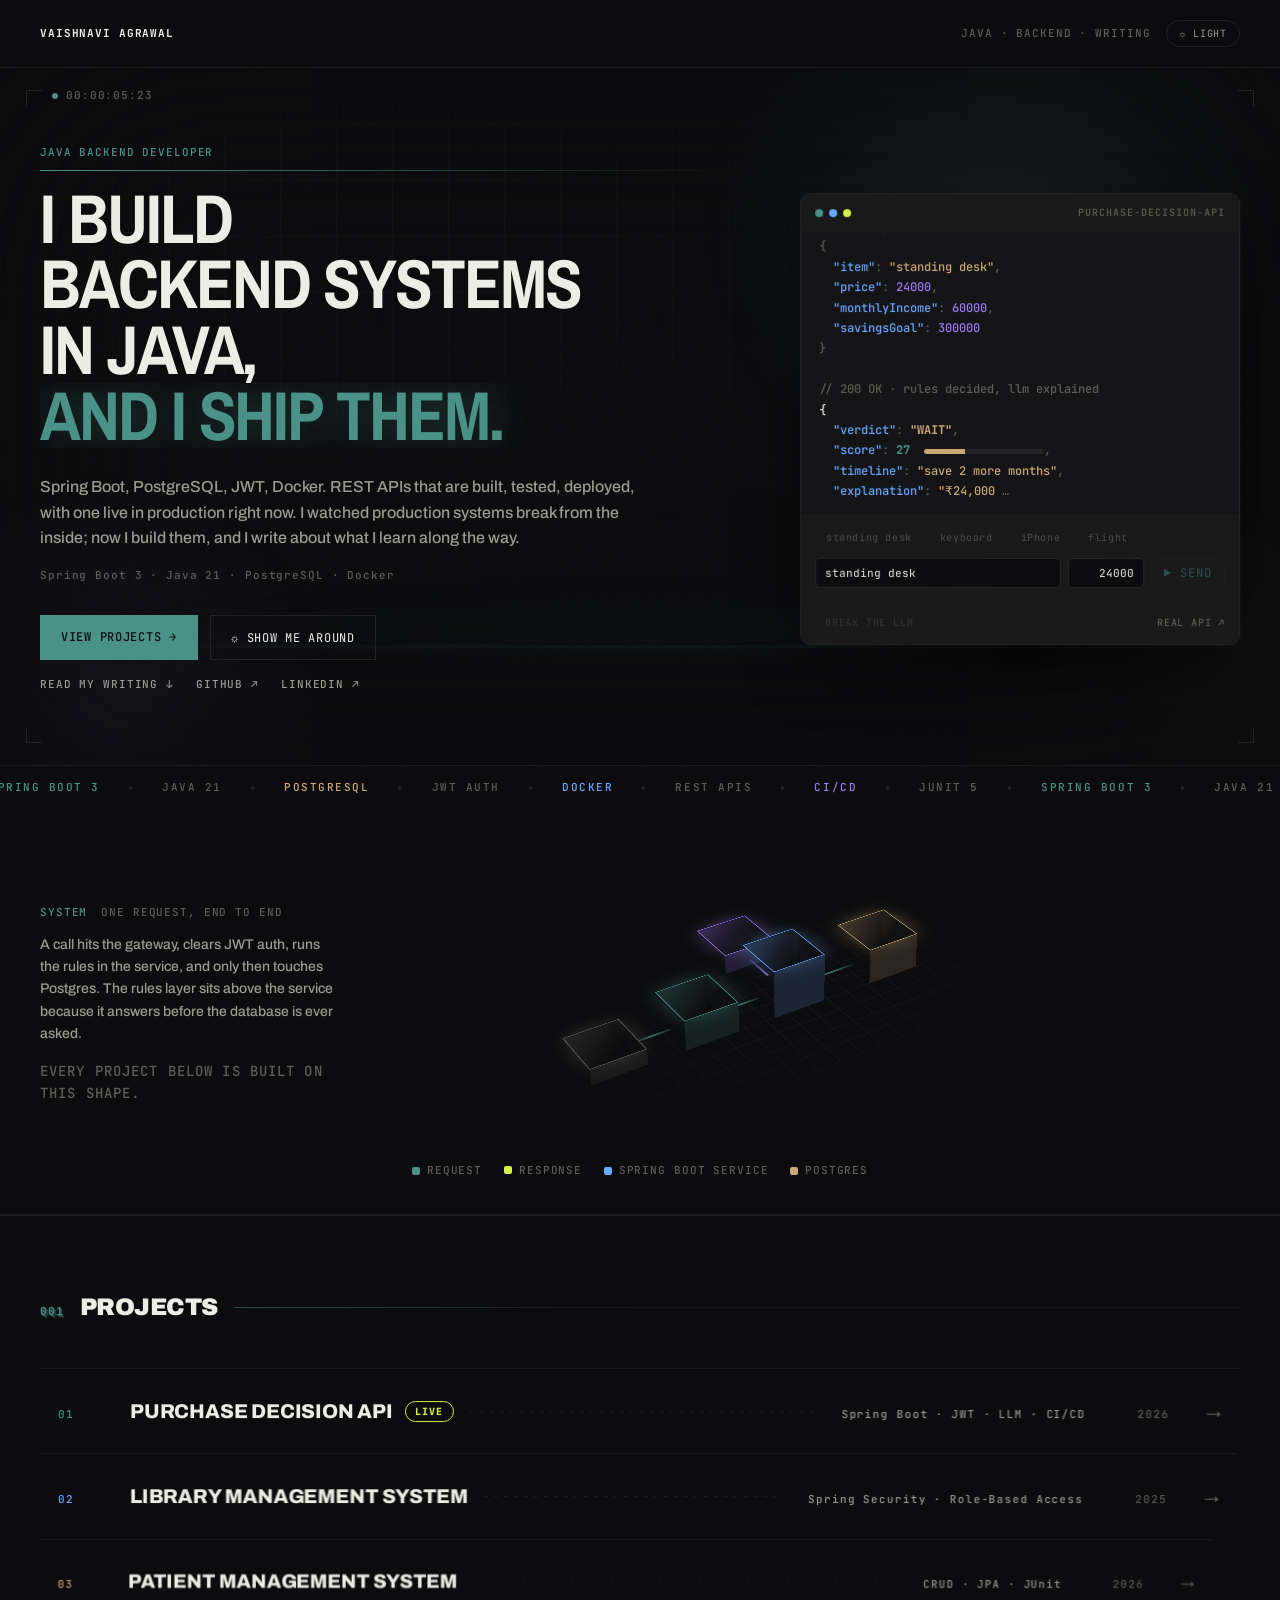
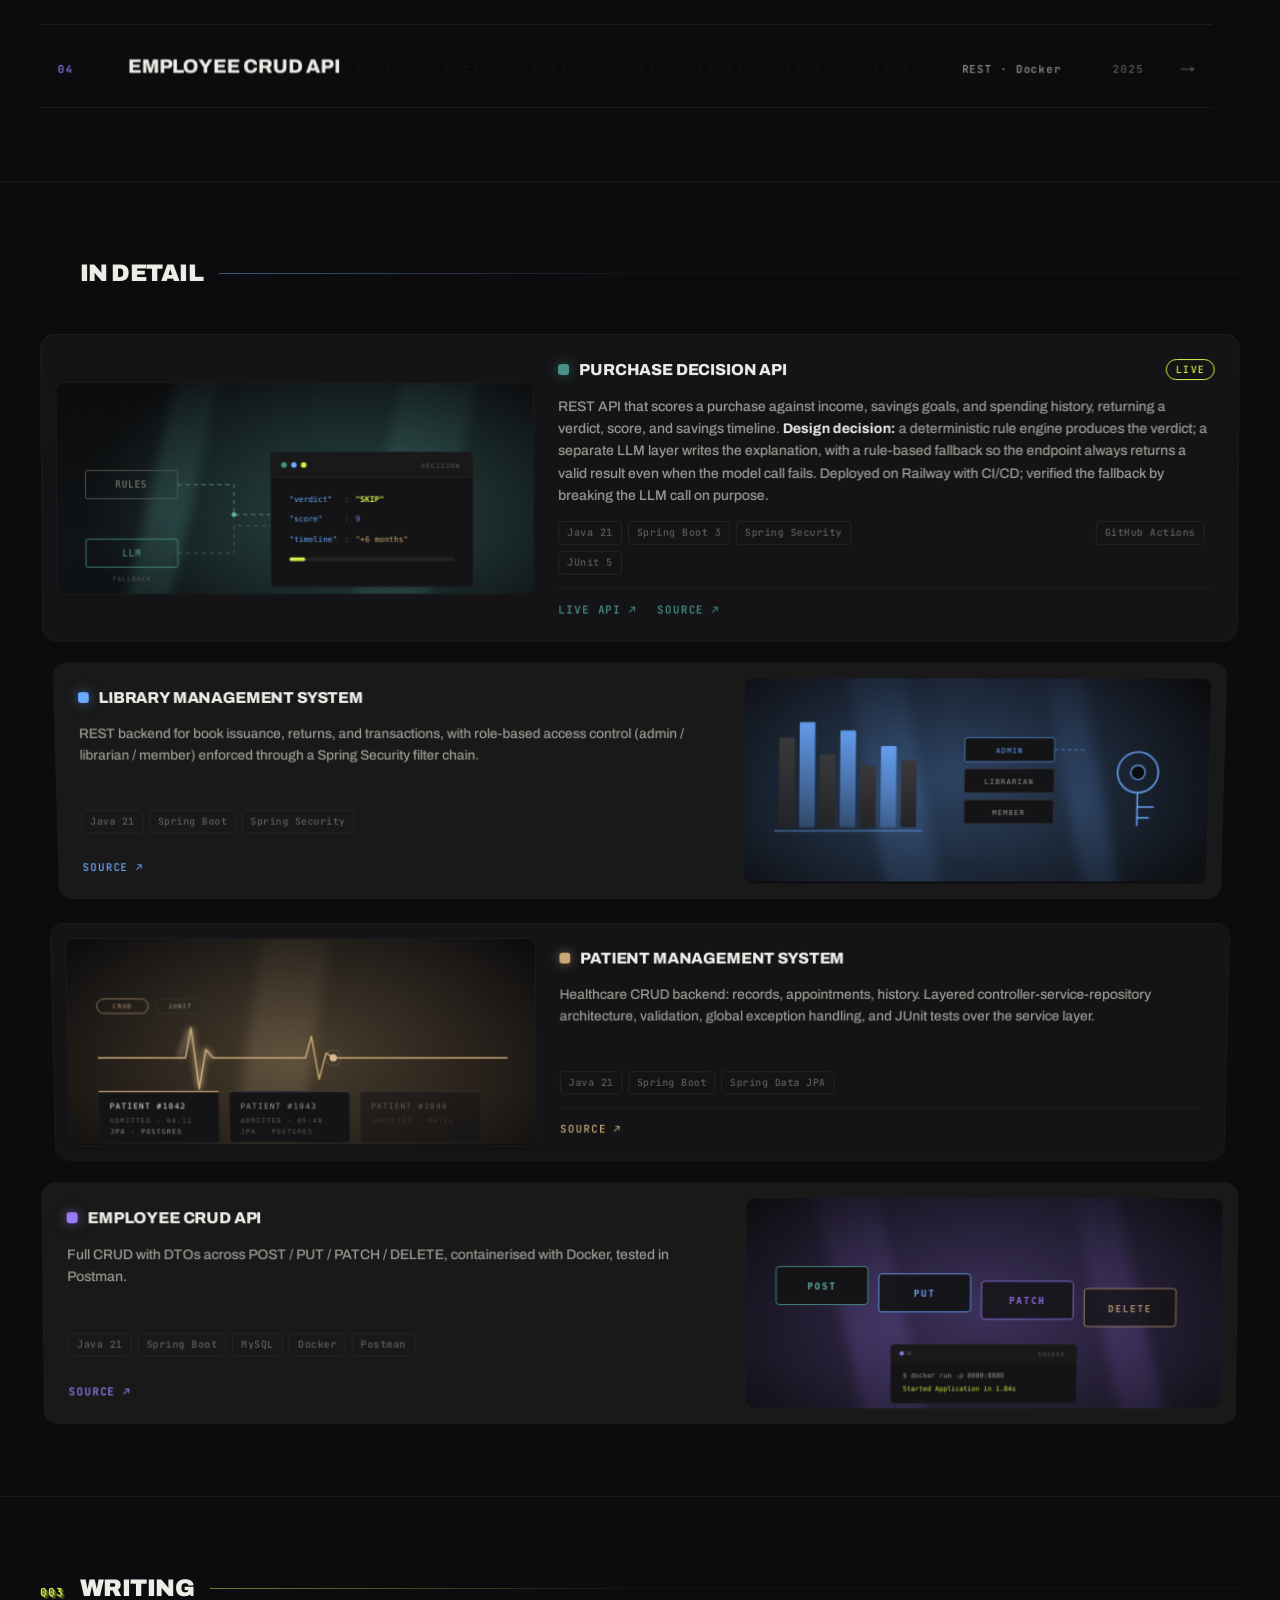
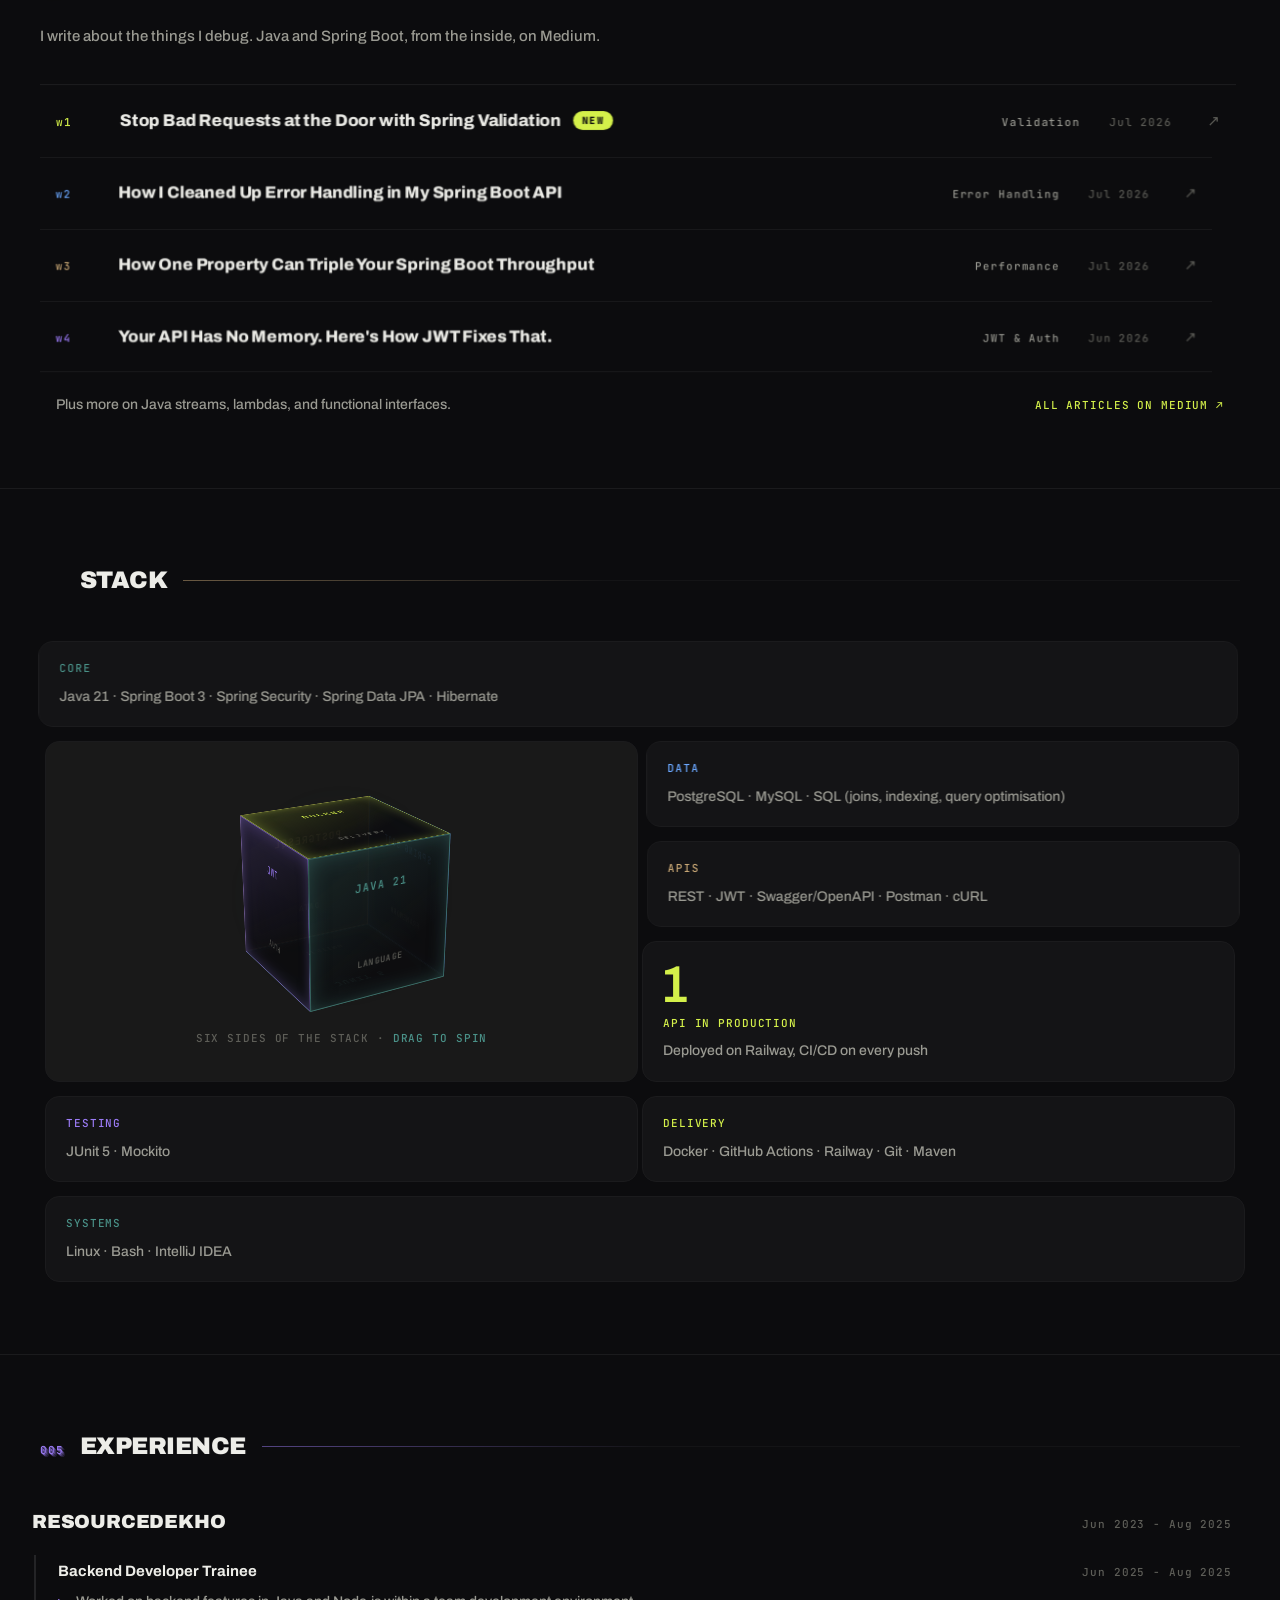
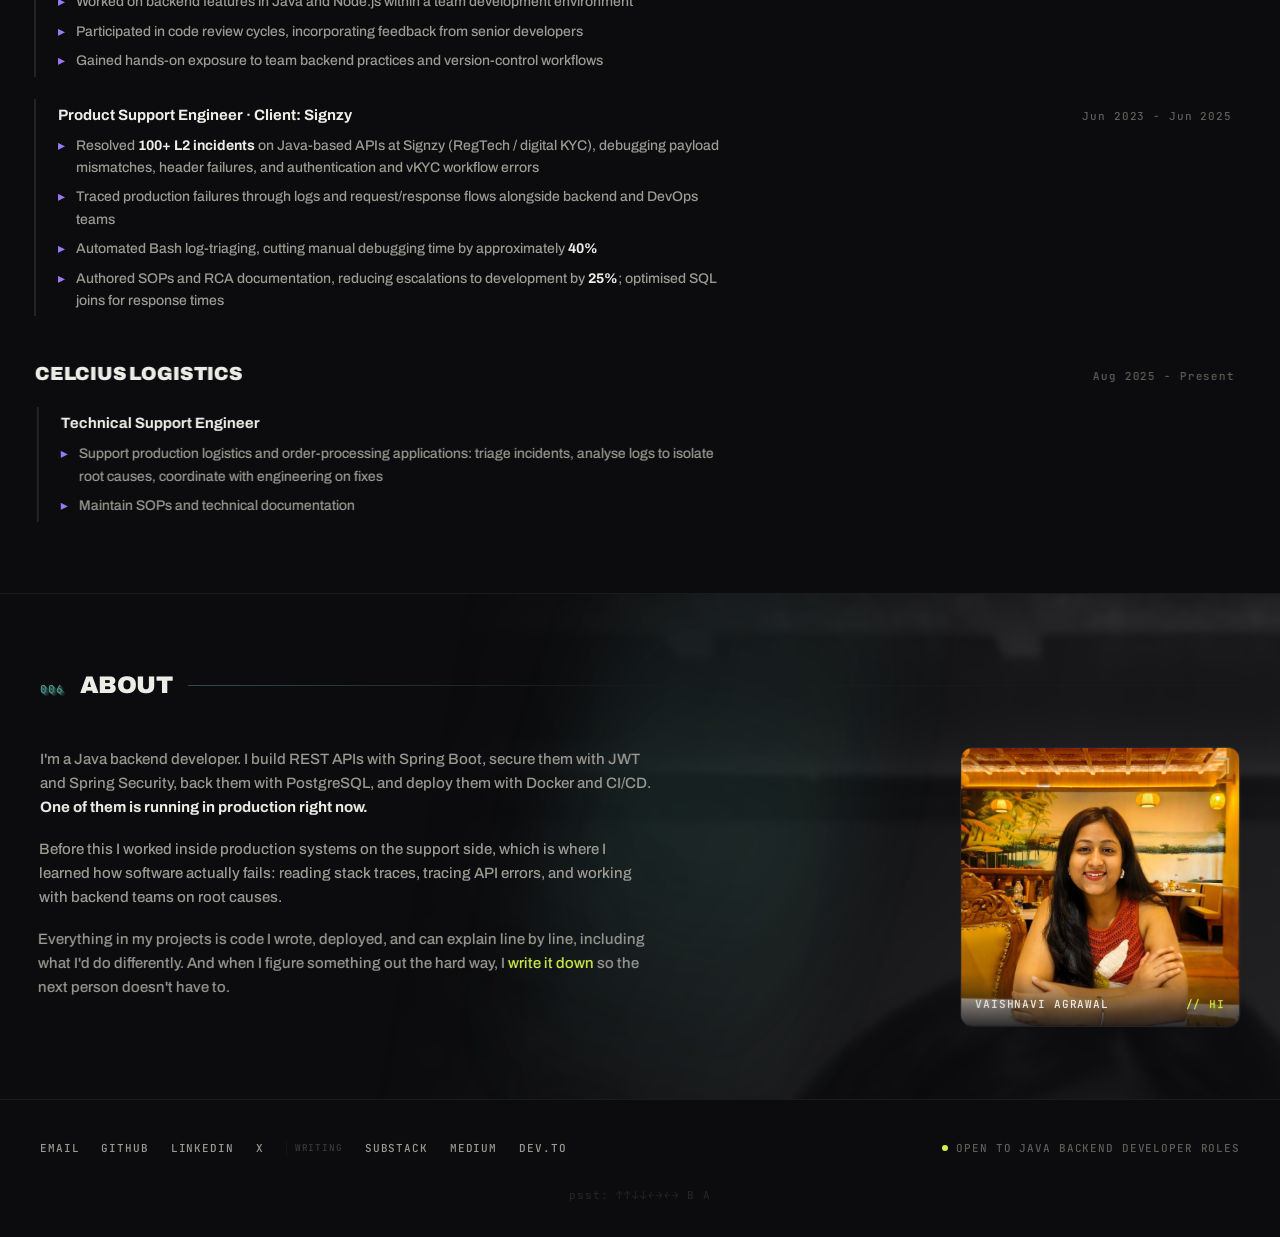
==== commit b81068f9: "Fix mobile hero, about and console composer - Console composer: the row was a flex line inside a gri" ====
--- a/index.html
+++ b/index.html
@@ -300,8 +300,9 @@
     padding: 10px 14px 12px;
     border-top: 1px solid var(--line-soft);
     background: var(--card-alt);
-    display: grid; gap: 9px;
-  }
+    display: grid; grid-template-columns: minmax(0, 1fr); gap: 9px;
+  }
+  .term-compose > * { min-width: 0; }
   .term-chips { display: flex; flex-wrap: wrap; gap: 6px; }
   .tchip {
     font-family: inherit; font-size: 10px; letter-spacing: 0.06em;
@@ -313,18 +314,22 @@
   .term-compose.busy .tchip { opacity: 0.4; pointer-events: none; }
   .tbreak[disabled] { opacity: 0.4; cursor: default; }
   .tchip[aria-pressed="true"] { border-color: var(--accent); background: var(--accent); color: var(--ground); }
-  .term-row { display: flex; align-items: center; gap: 7px; }
+  .term-row {
+    display: grid;
+    grid-template-columns: minmax(0, 1fr) 76px auto;
+    align-items: center; gap: 7px;
+  }
   .tsr { position: absolute; width: 1px; height: 1px; overflow: hidden; clip: rect(0 0 0 0); white-space: nowrap; }
   .tprice::-webkit-inner-spin-button, .tprice::-webkit-outer-spin-button { -webkit-appearance: none; margin: 0; }
   .tinput {
     font-family: inherit; font-size: 11px;
     background: var(--ground); color: var(--text);
     border: 1px solid var(--line); border-radius: 4px;
-    padding: 7px 9px; min-width: 0; flex: 1 1 auto;
+    padding: 7px 9px; min-width: 0; width: 100%;
     transition: border-color 0.2s ease;
   }
   .tinput:focus { border-color: var(--accent); outline: none; }
-  .tprice { flex: 0 0 78px; text-align: right; }
+  .tprice { text-align: right; }
   .term-run[disabled] { opacity: 0.45; cursor: progress; }
   .tbreak {
     font-family: inherit; font-size: 10px; letter-spacing: 0.08em; text-transform: uppercase;
@@ -1495,12 +1500,24 @@
     .about-grid .portrait { order: -1; max-width: 320px; }
   }
   @media (max-width: 640px) {
+    /* the viewfinder frame and timecode crowd the eyebrow at phone widths;
+       they are set dressing, so drop them rather than fight for the space */
+    .hero-frame { display: none; }
+    .eyebrow { margin-bottom: 14px; }
+
+    /* the offset plates behind the portrait read as misalignment once the
+       photo goes full width, so hide them and keep the frame clean */
+    .p-plate { display: none; }
+    .about-grid .portrait { max-width: 320px; margin: 0 auto; }
+    .about-grid { gap: 26px; }
+    .portrait figcaption { padding: 18px 12px 10px; }
+
     .bento { grid-template-columns: minmax(0, 1fr); gap: 12px; }
     .bx, .bx-wide, .bx-cube { grid-column: 1 / -1; }
     .bx-figure { font-size: 42px; }
     .wrap { padding: 0 18px; }
     header.top .loc { display: none; }
-    .hero { padding: 44px 0; }
+    .hero { padding: 34px 0 44px; }
     section { padding: 48px 0; }
     h1 { font-size: clamp(32px, 10.5vw, 44px); }
     .eyebrow { margin-bottom: 18px; }
@@ -1510,6 +1527,12 @@
     .hero-actions .btn { justify-content: center; padding: 12px 8px; font-size: 11px; }
     .hero-links { column-gap: 16px; }
     .term { height: 372px; font-size: 11px; }
+    /* three controls on one line leaves nothing for the item field; drop Send
+       to its own full-width row so it can never be pushed off the panel */
+    .term-row { grid-template-columns: minmax(0, 1fr) 76px; }
+    .term-row .term-run { grid-column: 1 / -1; justify-content: center; padding: 9px 12px; }
+    .term-chips { gap: 5px; }
+    .tchip { font-size: 9px; padding: 4px 8px; }
     .ticker { padding: 10px 0; }
     .section-head { gap: 12px; margin-bottom: 30px; }
     .section-head h2 { font-size: 19px; }
@@ -1534,8 +1557,6 @@
     .role { padding-left: 16px; }
     .role:hover { padding-left: 16px; }
     .xp-company .company { font-size: 17px; }
-    .about-grid { gap: 30px; }
-    .about-grid .portrait { max-width: 100%; }
     footer .wrap { flex-direction: column; align-items: flex-start; }
     footer .open-to { text-align: left; }
     footer .links-sep { flex-basis: 100%; padding-left: 0; border-left: 0; margin-top: 4px; }
@@ -2686,6 +2707,9 @@
   function scramble(elm) {
     var finalText = elm.textContent;
     var start = null, dur = 600;
+    /* If frames stop (backgrounded tab, throttling), the loop can stall with
+       the heading still showing random glyphs. Guarantee the real text lands. */
+    var failsafe = setTimeout(function () { elm.textContent = finalText; }, 1600);
     function frame(ts) {
       if (!start) start = ts;
       var p = Math.min((ts - start) / dur, 1);
@@ -2695,8 +2719,9 @@
         out += finalText[i] === " " ? " " : GLYPHS[Math.floor(Math.random() * GLYPHS.length)];
       }
       elm.textContent = out;
-      if (p < 1) requestAnimationFrame(frame);
-      else elm.textContent = finalText;
+      if (p < 1) { requestAnimationFrame(frame); return; }
+      clearTimeout(failsafe);
+      elm.textContent = finalText;
     }
     requestAnimationFrame(frame);
   }
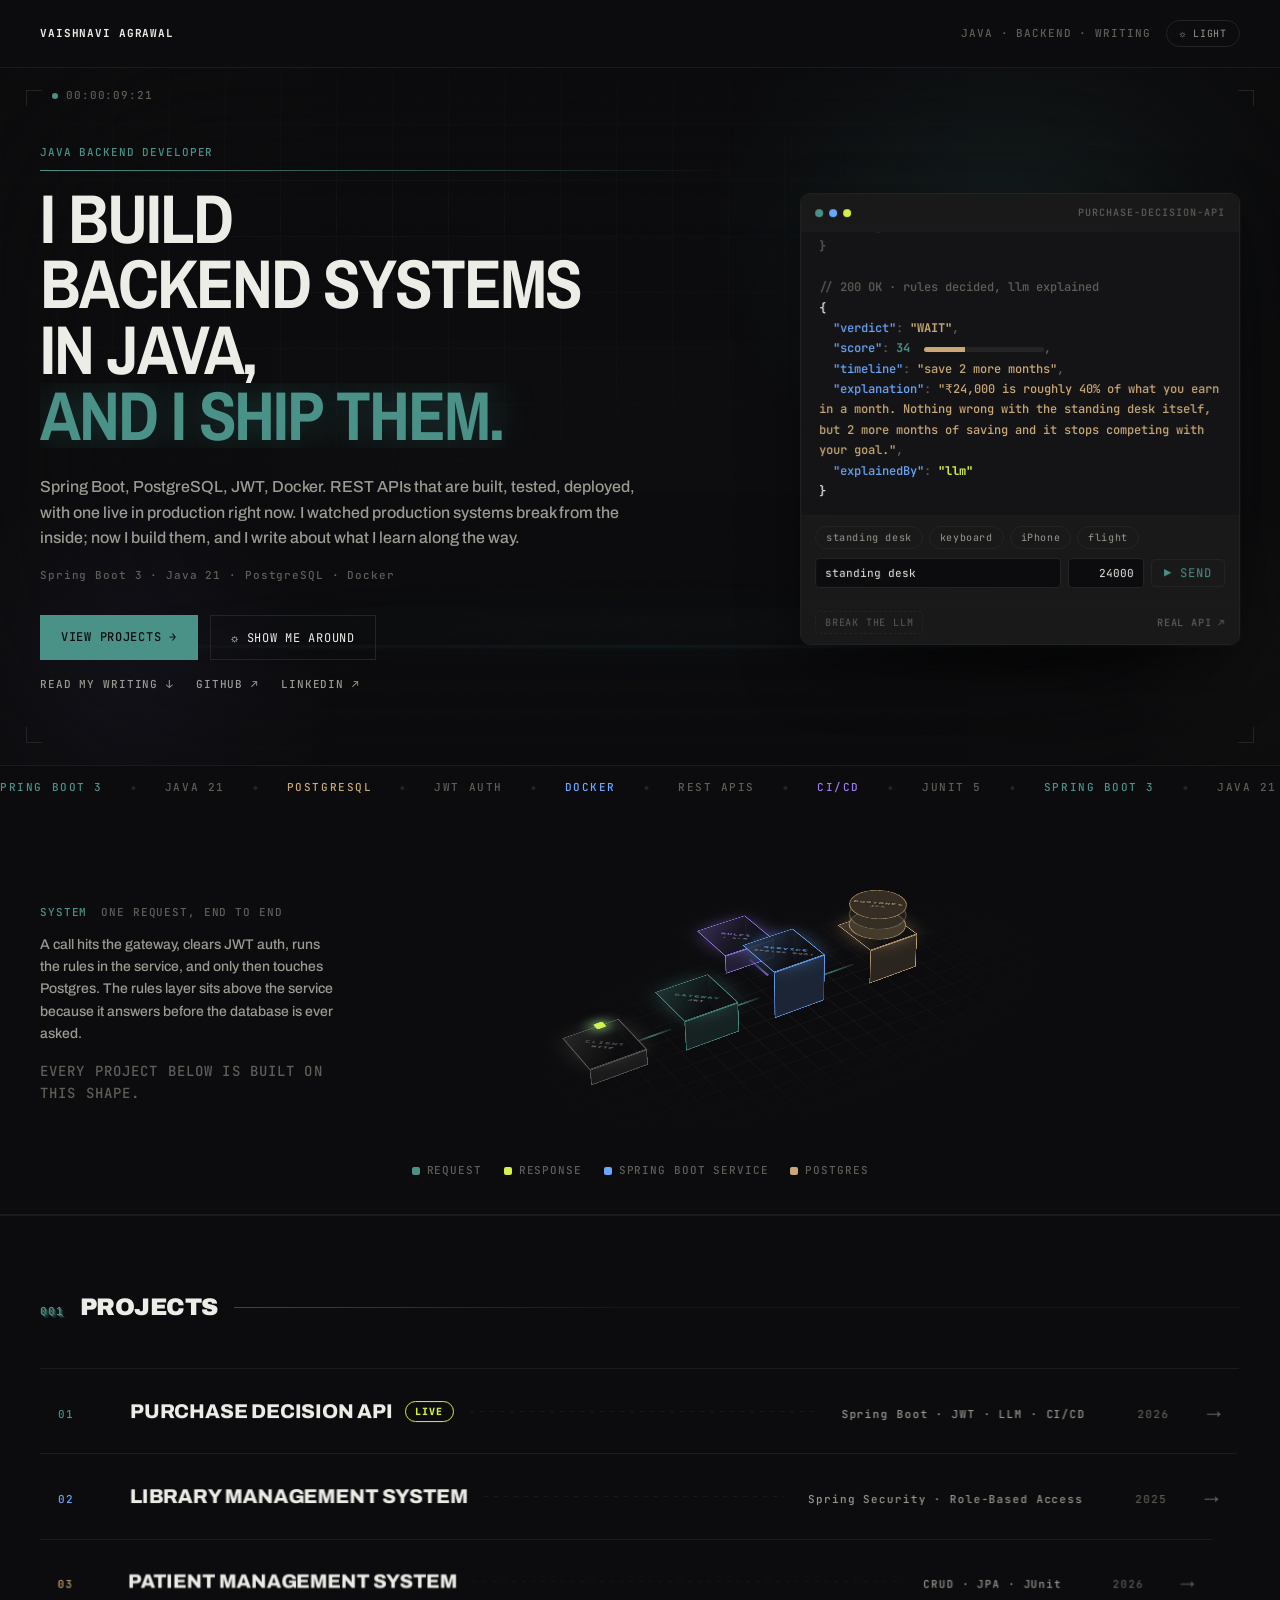
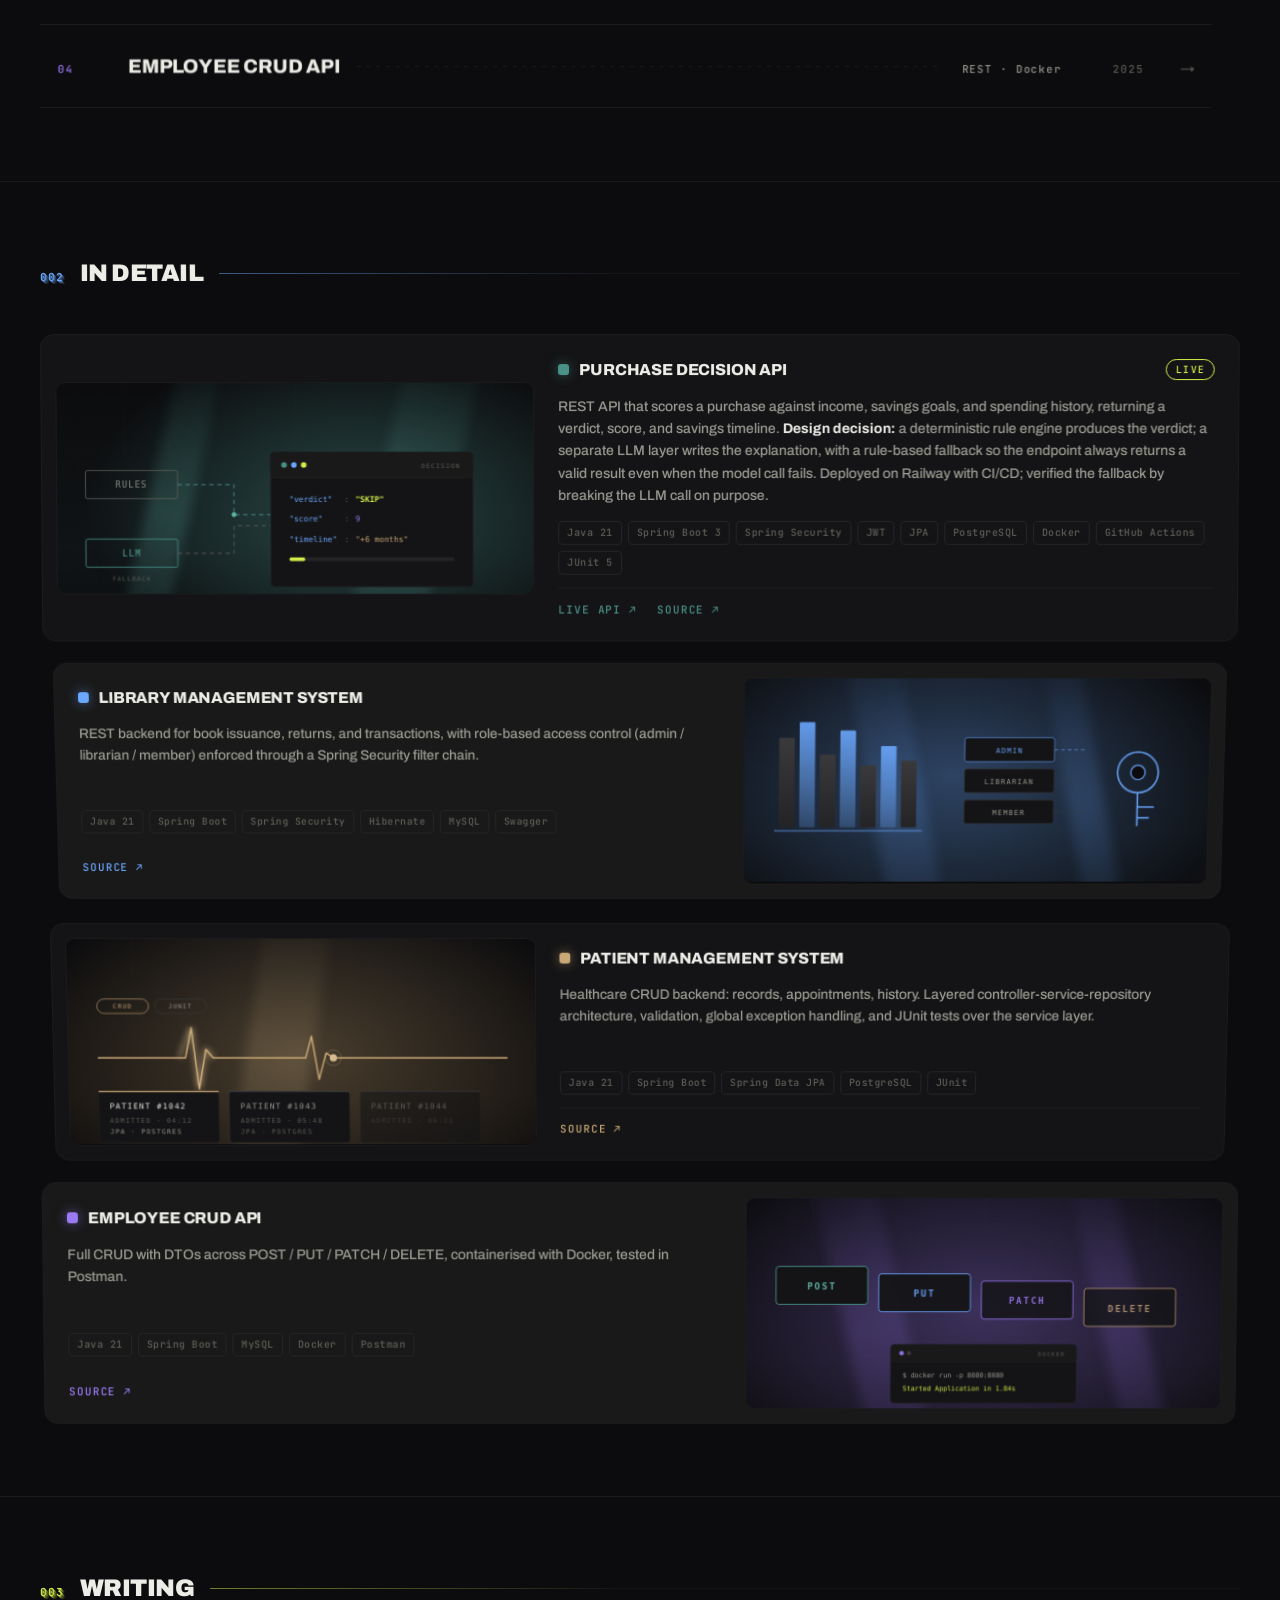
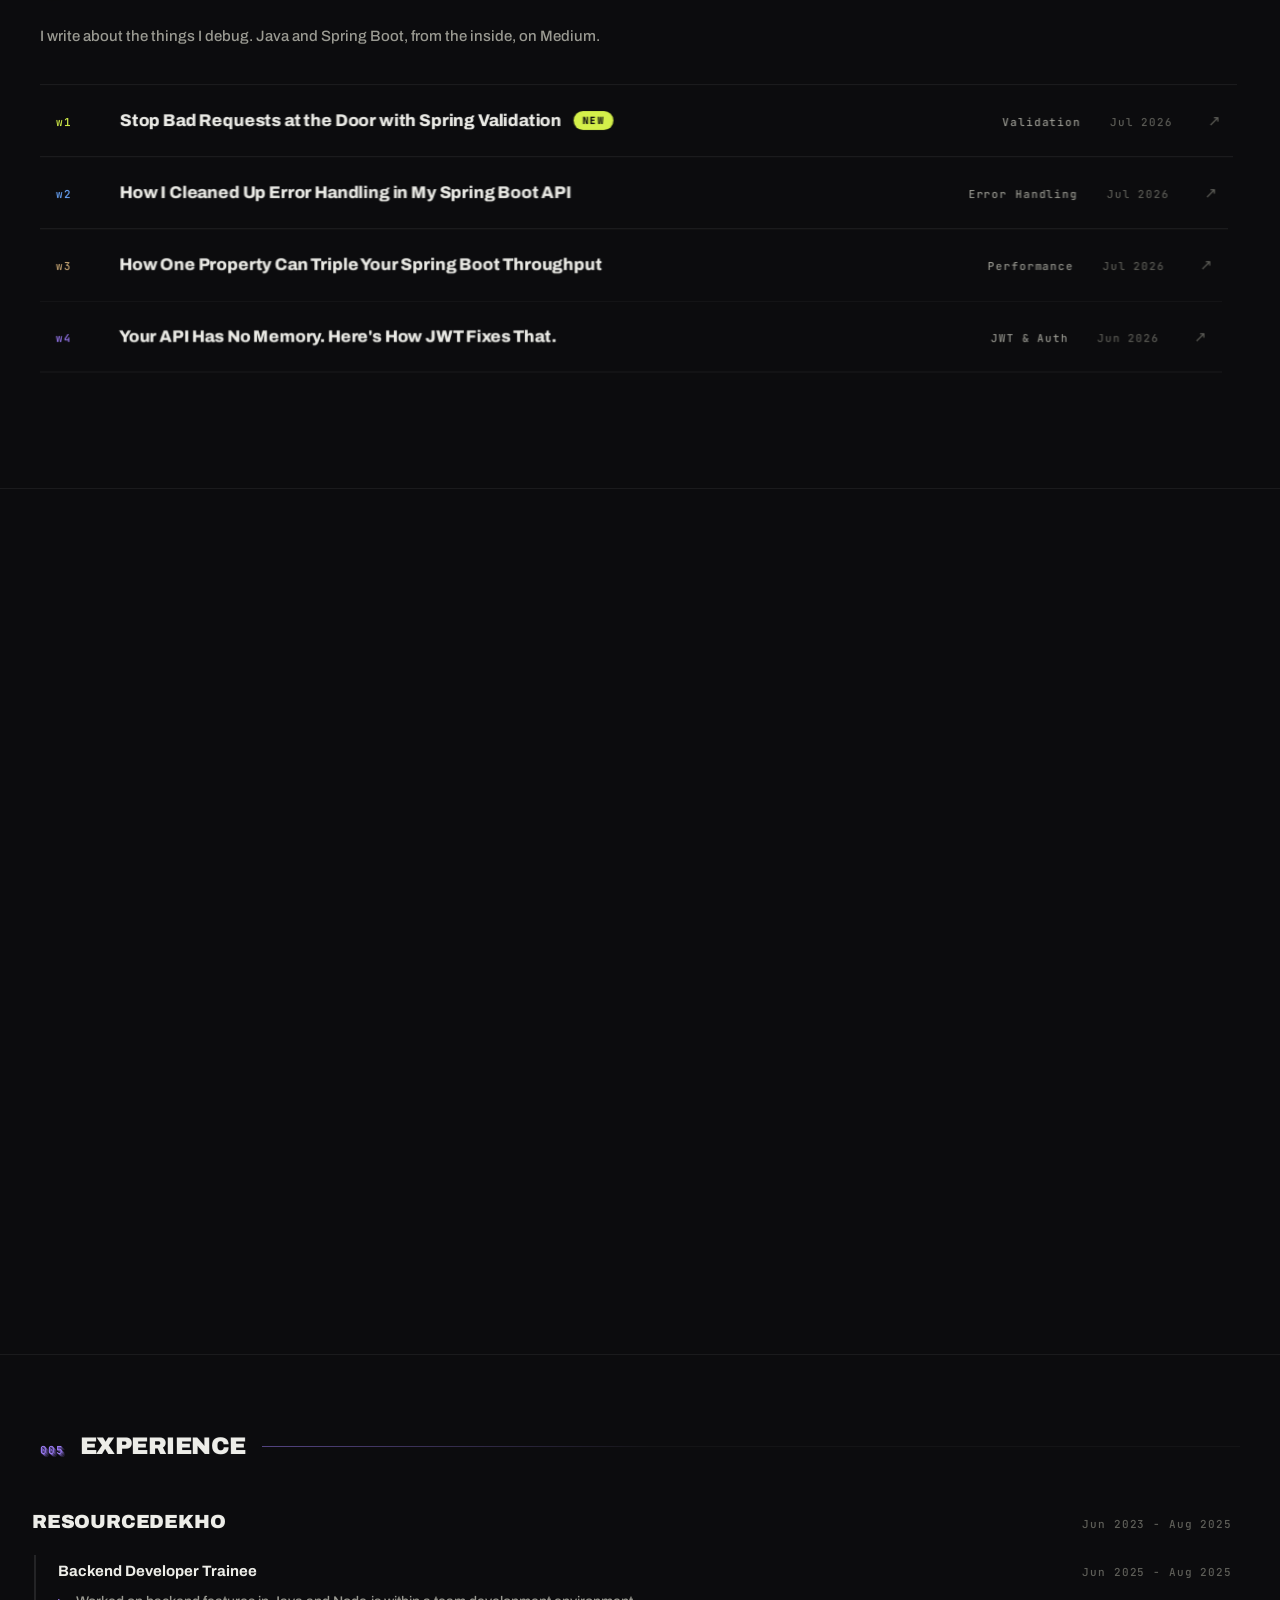
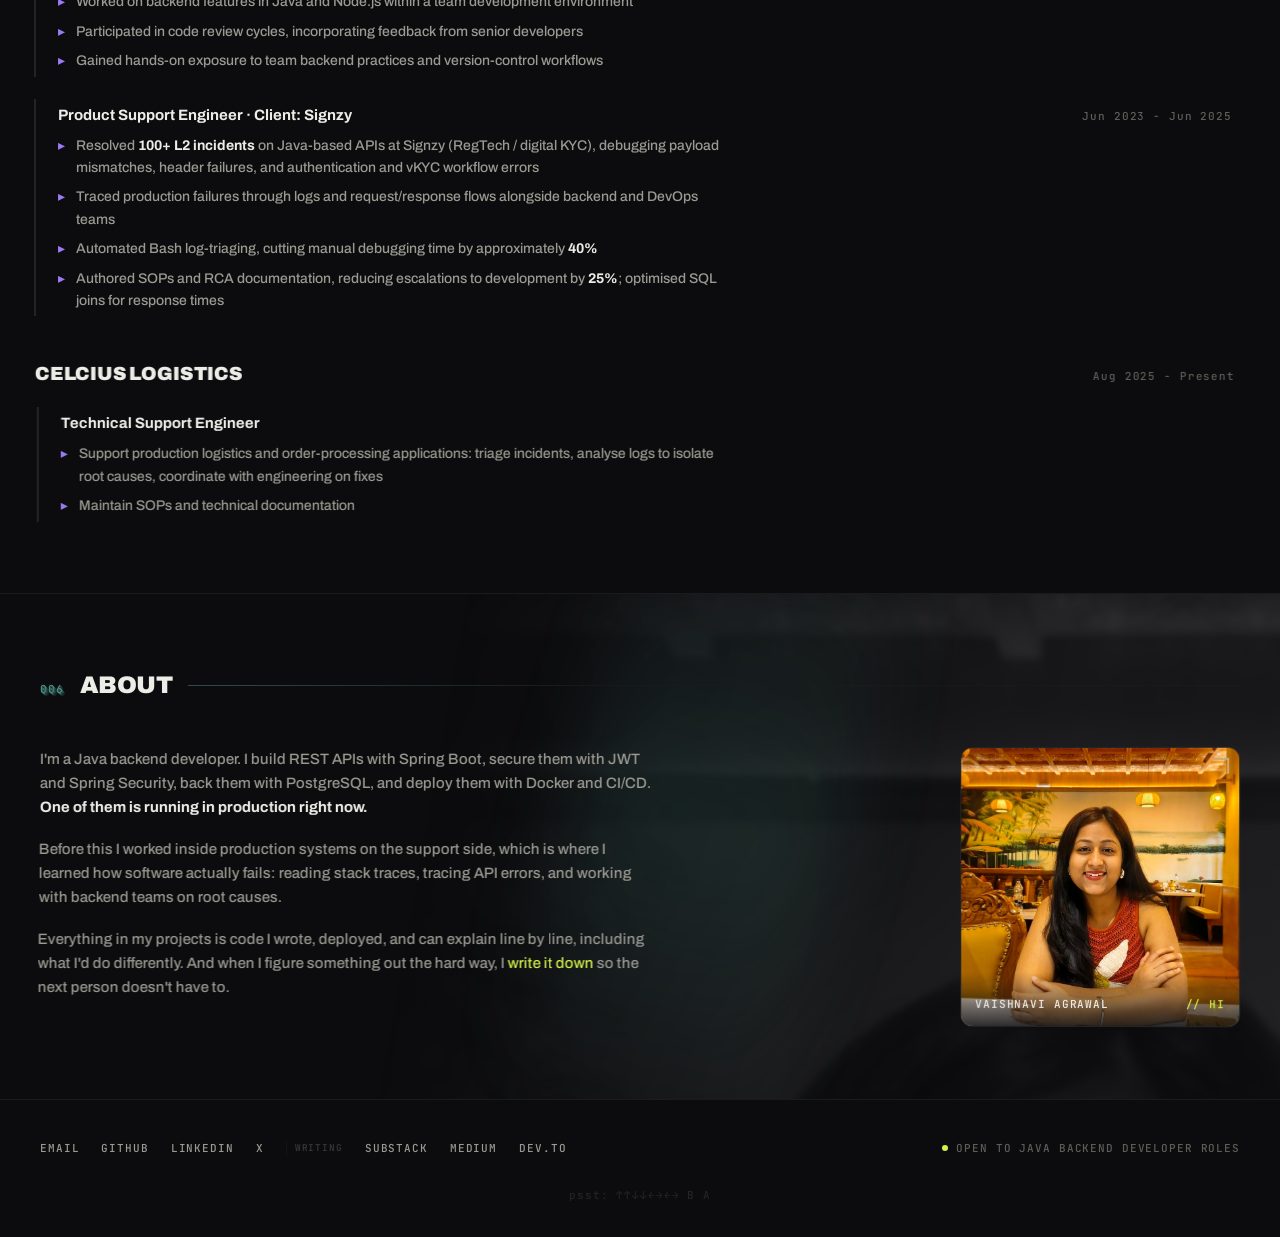
==== commit 7134d9c7: "Fix avatar and portrait rendering breakage The guide avatar combined filter:url(#illustrate) with tr" ====
--- a/index.html
+++ b/index.html
@@ -792,6 +792,11 @@
   }
   .reveal.in { opacity: 1; --rty: 0px; --rtz: 0px; --rrx: 0deg; }
   /* once settled, hover/tilt reacts instantly instead of inheriting the stagger */
+  /* .reveal sets preserve-3d for the card tilt, but the portrait clips its
+     corners, and a clipped parent plus preserve-3d tears the photo. Keep the
+     portrait explicitly flat; it has no layered children to lose. */
+  .portrait.reveal { transform-style: flat; }
+
   .reveal.settled {
     transition: opacity 0.4s ease,
                 transform 0.14s cubic-bezier(0.33, 1, 0.68, 1),
@@ -1073,17 +1078,9 @@
     .dio-scene { --dio-s: 0.56; }
   }
 
-  /* ============ 3D layered portrait ============ */
-  .portrait { transform-style: preserve-3d; }
-  .portrait img, .portrait figcaption, .portrait::after { transform: translateZ(30px); }
-  .p-plate {
-    position: absolute; inset: 0; border-radius: inherit;
-    border: 1px solid var(--line);
-    background: var(--card);
-    pointer-events: none;
-  }
-  .p-plate.a { transform: translate3d(16px, 16px, -30px); border-color: color-mix(in srgb, var(--accent) 45%, transparent); }
-  .p-plate.b { transform: translate3d(30px, 30px, -70px); border-color: color-mix(in srgb, var(--sand) 35%, transparent); opacity: 0.6; }
+  /* The portrait clips its corners, and overflow:hidden forces
+     transform-style to flat, so the old preserve-3d layering tore the photo.
+     It is a plain framed image now; the pointer tilt still gives it depth. */
 
   /* extruded section numbers */
   .section-head .num {
@@ -1133,17 +1130,9 @@
     border: 1px solid color-mix(in srgb, var(--accent) 55%, transparent);
     box-shadow: 0 0 0 4px color-mix(in srgb, var(--accent) 10%, transparent);
   }
-  .guide-av img {
-    width: 100%; height: 100%; display: block;
-    object-fit: cover;
-    /* the source is square, so object-position can't crop; zoom in on the
-       face instead, or the avatar is mostly restaurant at 54px */
-    transform: scale(2.25);
-    transform-origin: 47% 33%;
-    /* posterise into flat bands so it reads as an illustration
-       while keeping the likeness a hand-drawn face could not */
-    filter: url(#illustrate) saturate(0.92) contrast(1.04);
-  }
+  /* Pre-rendered (see img/avatar.png): already cropped to the face and
+     posterised, so there is no runtime filter or transform to go wrong. */
+  .guide-av img { width: 100%; height: 100%; display: block; object-fit: cover; }
   .guide-av::after {
     content: ""; position: absolute; inset: 0; border-radius: 50%;
     box-shadow: inset 0 0 14px color-mix(in srgb, var(--accent) 30%, transparent);
@@ -1505,9 +1494,6 @@
     .hero-frame { display: none; }
     .eyebrow { margin-bottom: 14px; }
 
-    /* the offset plates behind the portrait read as misalignment once the
-       photo goes full width, so hide them and keep the frame clean */
-    .p-plate { display: none; }
     .about-grid .portrait { max-width: 320px; margin: 0 auto; }
     .about-grid { gap: 26px; }
     .portrait figcaption { padding: 18px 12px 10px; }
@@ -2048,8 +2034,6 @@
           <p class="reveal" style="--d:.14s">Everything in my projects is code I wrote, deployed, and can explain line by line, including what I'd do differently. And when I figure something out the hard way, I <a href="https://medium.com/@vaishnaviagrawal2999" target="_blank" rel="noopener">write it down</a> so the next person doesn't have to.</p>
         </div>
         <figure class="portrait reveal" style="--d:.1s">
-          <span class="p-plate b" aria-hidden="true"></span>
-          <span class="p-plate a" aria-hidden="true"></span>
           <img src="photo.jpg" alt="Vaishnavi Agrawal" loading="lazy" width="843" height="843">
           <figcaption class="mono">
             <span>Vaishnavi Agrawal</span>
@@ -2079,19 +2063,8 @@
   <span class="psst mono" aria-hidden="true">psst: &uarr;&uarr;&darr;&darr;&larr;&rarr;&larr;&rarr; B A</span>
 </footer>
 
-<svg width="0" height="0" aria-hidden="true" focusable="false" style="position:absolute">
-  <filter id="illustrate" color-interpolation-filters="sRGB">
-    <feColorMatrix type="saturate" values="1.05"/>
-    <feComponentTransfer>
-      <feFuncR type="discrete" tableValues="0.10 0.26 0.40 0.54 0.68 0.80 0.90 0.97"/>
-      <feFuncG type="discrete" tableValues="0.07 0.20 0.33 0.46 0.59 0.71 0.82 0.92"/>
-      <feFuncB type="discrete" tableValues="0.09 0.19 0.30 0.41 0.53 0.65 0.76 0.88"/>
-    </feComponentTransfer>
-  </filter>
-</svg>
-
 <div class="guide" id="guide" role="region" aria-label="Guided introduction">
-  <div class="guide-av" id="guideAv"><img src="photo.jpg" alt="Vaishnavi" width="843" height="843"></div>
+  <div class="guide-av" id="guideAv"><img src="img/avatar.png" alt="Vaishnavi" width="216" height="216" decoding="async"></div>
   <div class="guide-bubble" id="guideBubble">
     <span class="guide-name mono">Vaishnavi</span>
     <p class="guide-text" id="guideText" aria-live="polite"></p>
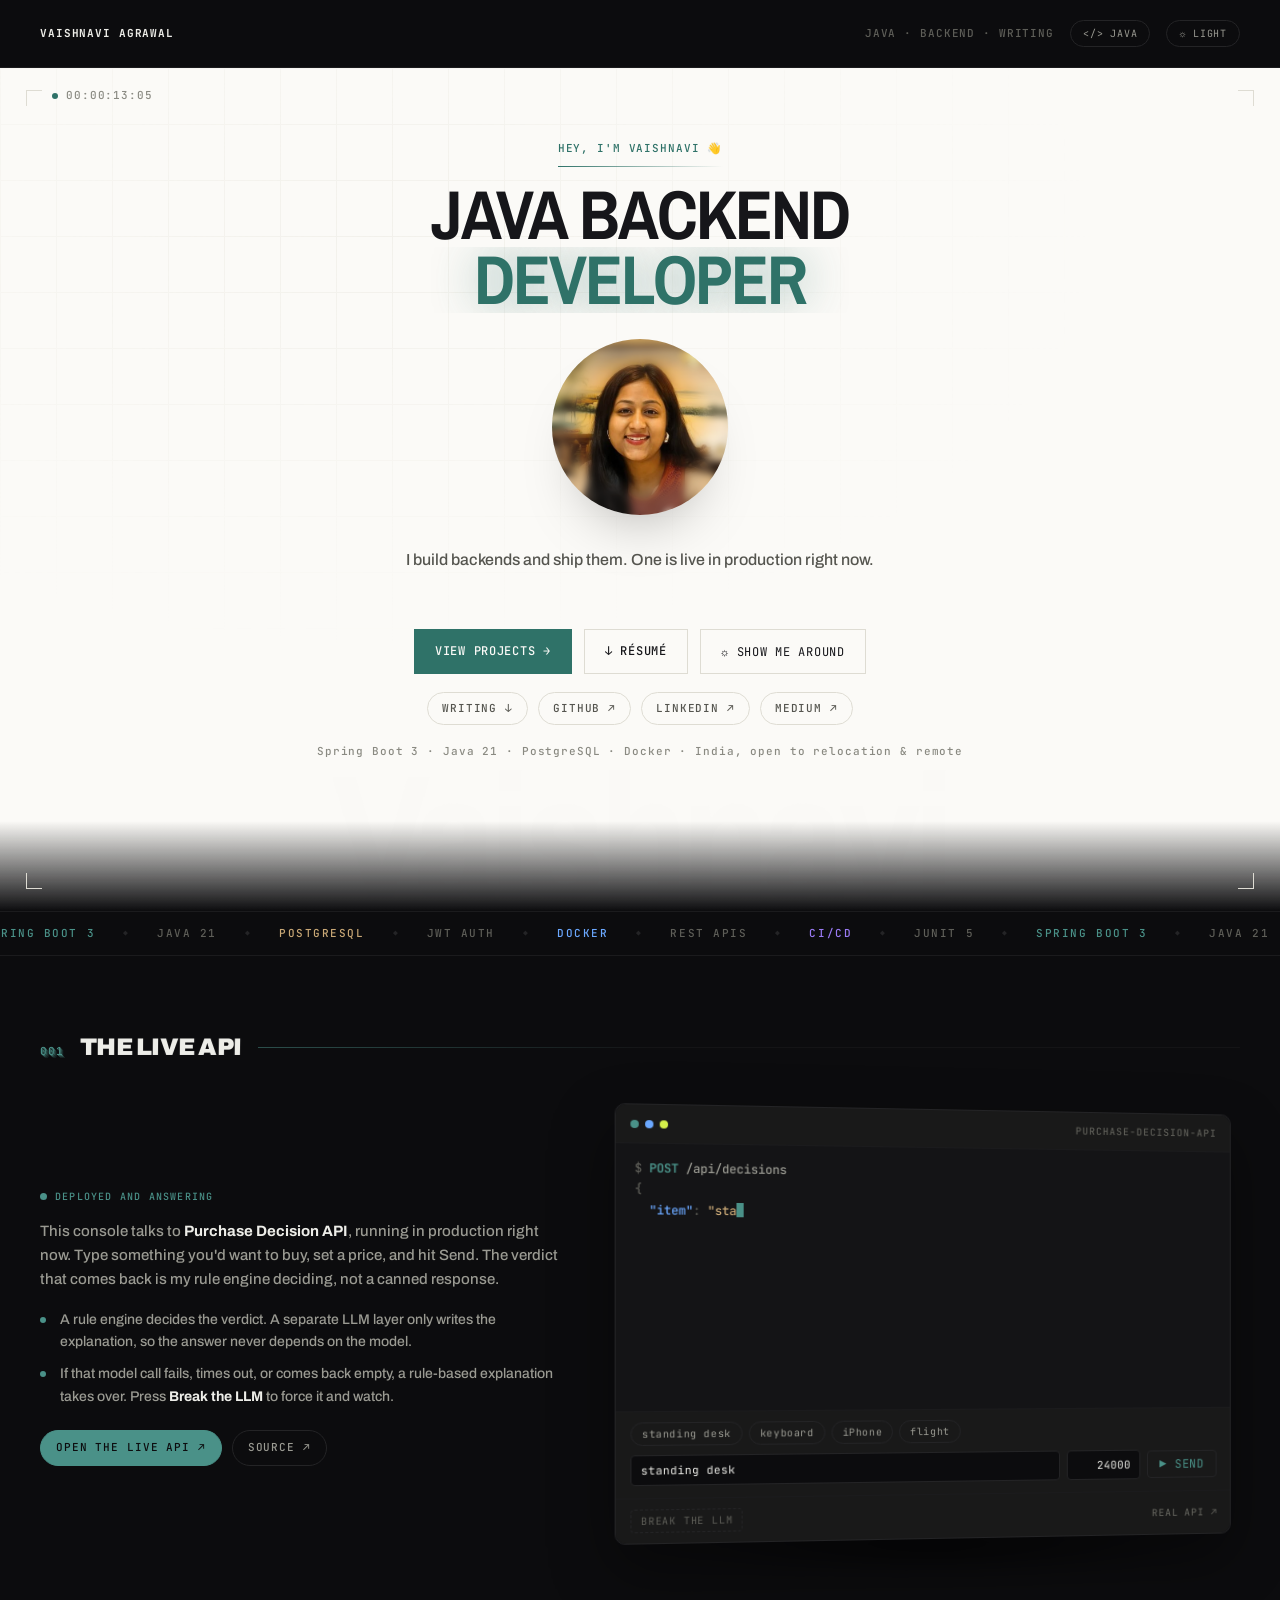
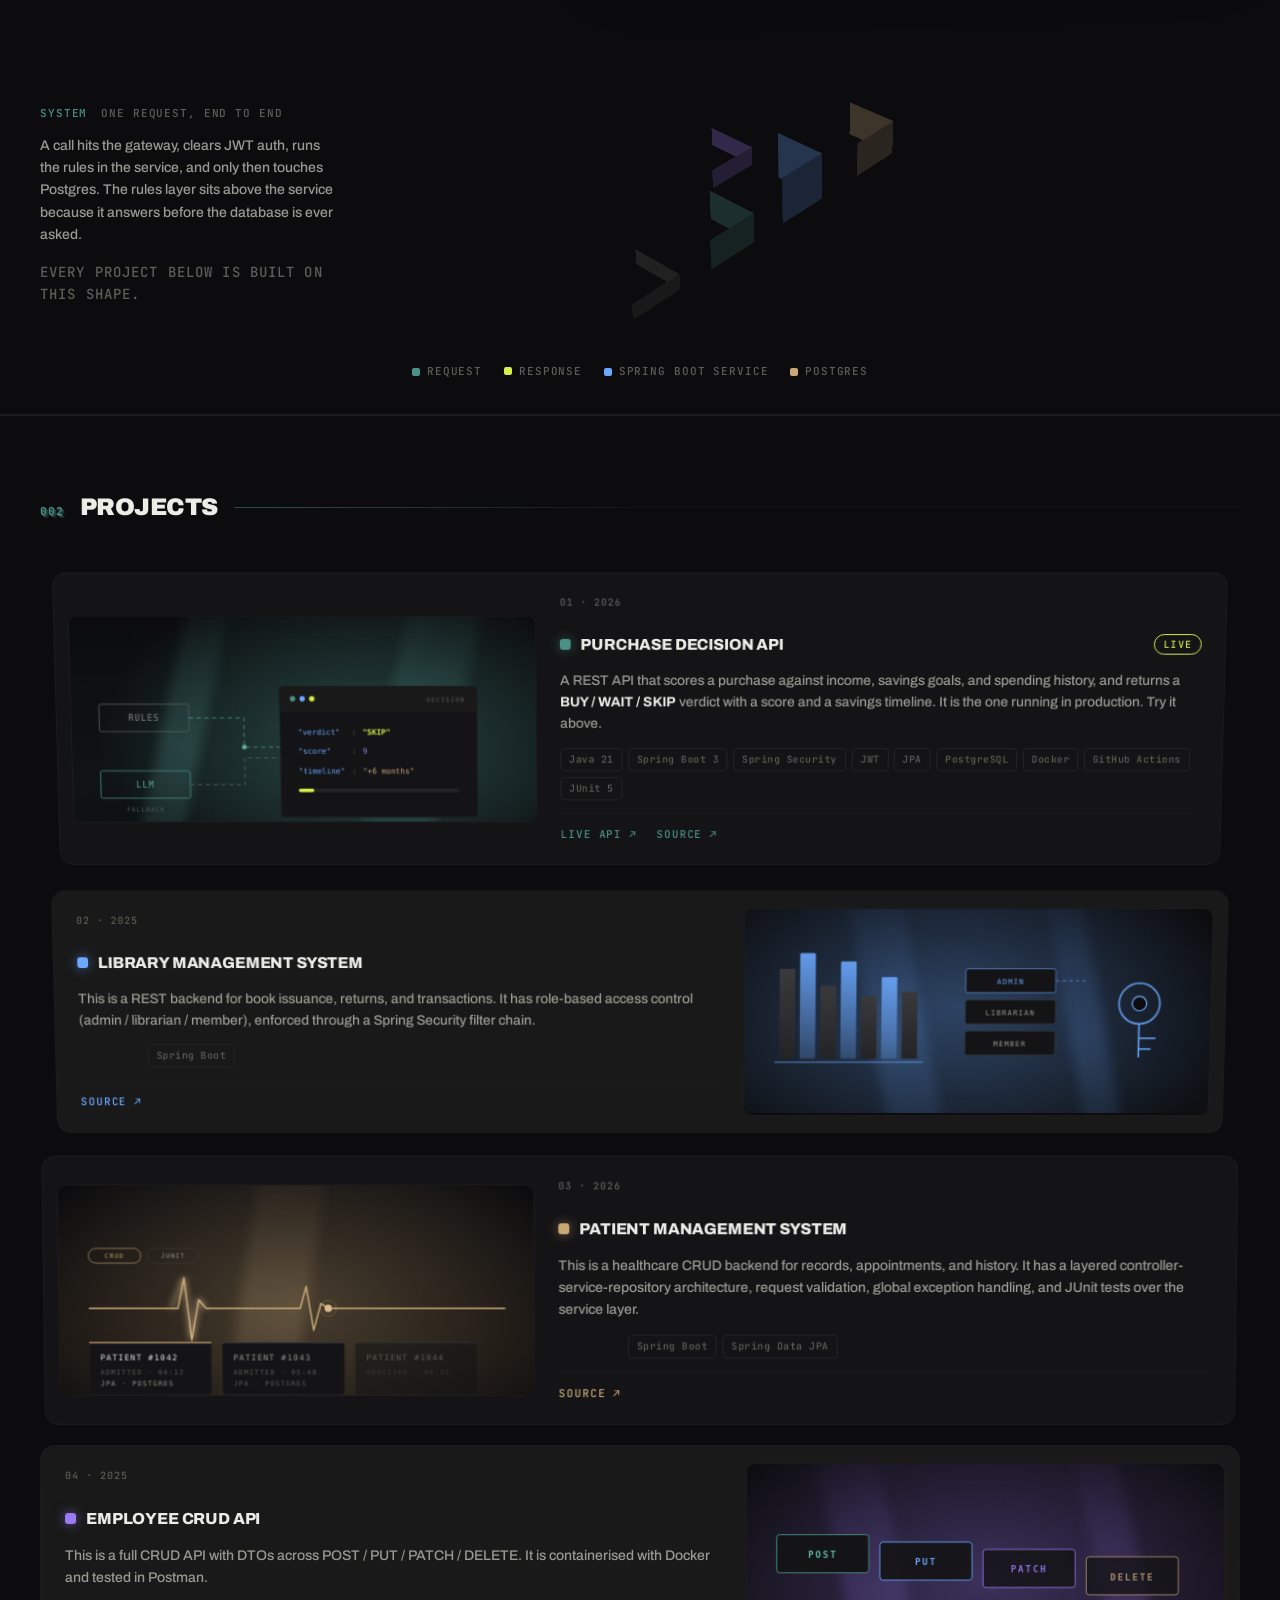
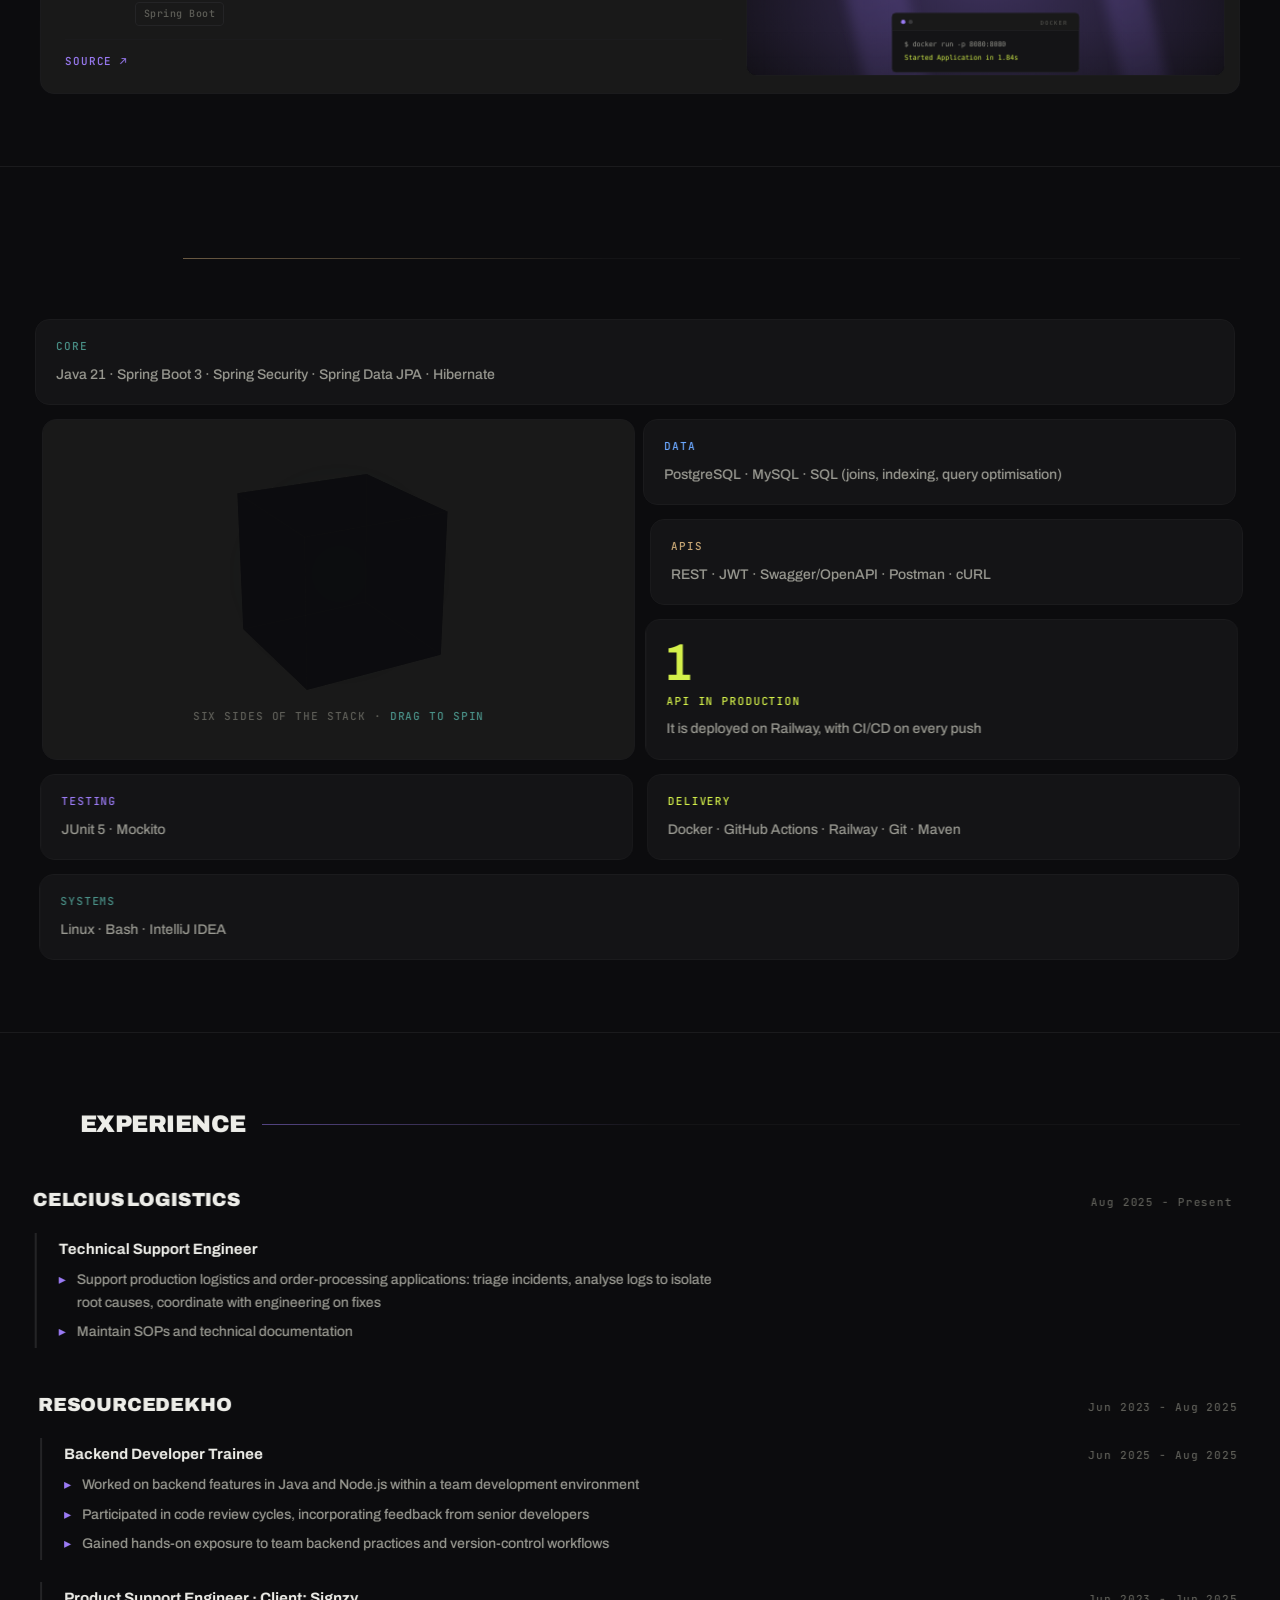
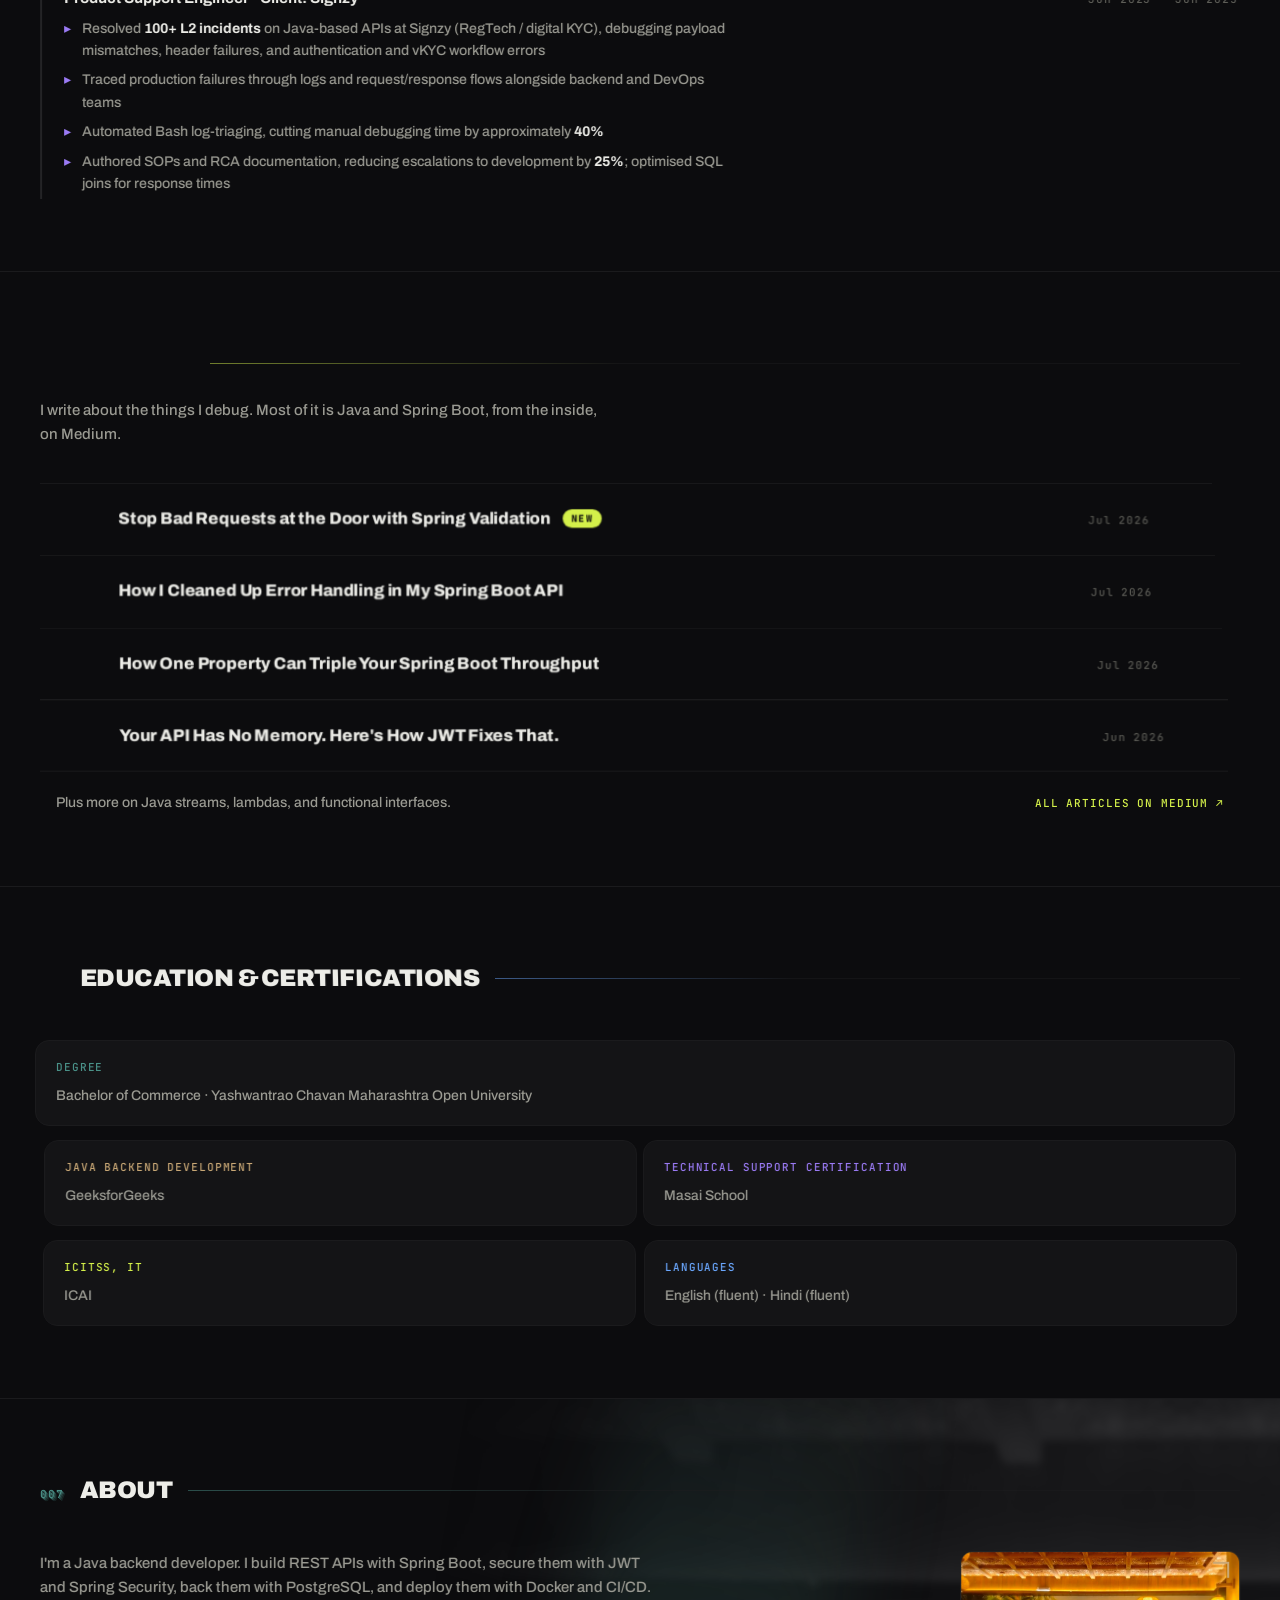
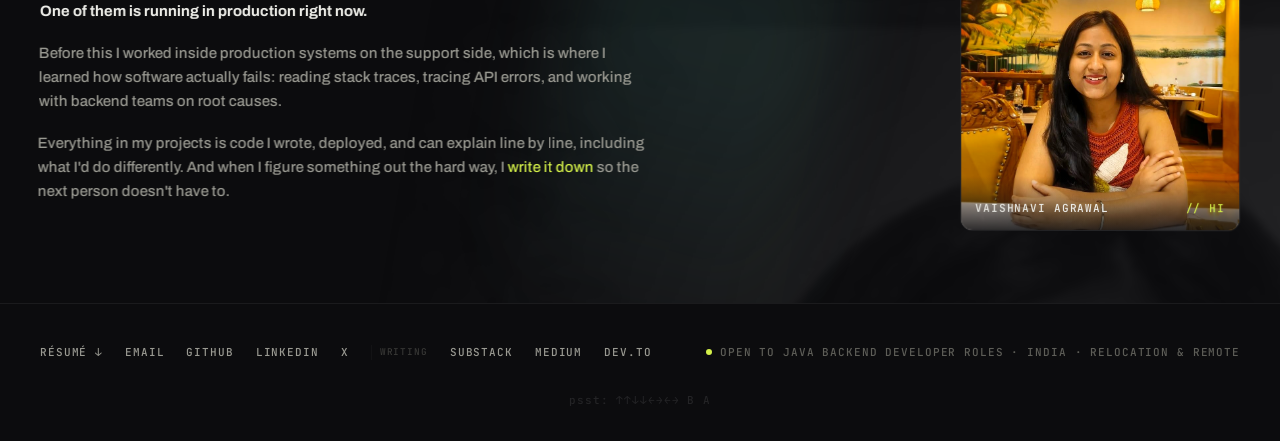
==== commit 78395f00: "Restructure: live API section, centred hero, resume, education - Split the console into its own "The" ====
--- a/index.html
+++ b/index.html
@@ -26,6 +26,7 @@
     --sky: #6BA8FF;
     --violet: #9B7BF5;
     --lime: #D4F04A;
+    --page-ground: #0C0C0E;
   }
   :root.accent-flip {
     --accent: #D4F04A;
@@ -48,6 +49,7 @@
     --sky: #3D74D6;
     --violet: #7757E0;
     --lime: #7F921A;
+    --page-ground: #F4F3EE;
   }
   :root.light .term {
     --ground: #0C0C0E;
@@ -124,7 +126,7 @@
   header.top a.name:hover { color: var(--accent); }
 
   /* ============ Hero ============ */
-  .hero { position: relative; padding: 76px 0 72px; overflow: hidden; }
+  .hero { position: relative; padding: 72px 0 150px; overflow: hidden; }
 
   .hero::before {
     content: "";
@@ -155,11 +157,57 @@
 
   .hero .wrap { position: relative; z-index: 1; }
 
+  /* one centred column: greeting, role, face, console, then the ways in */
   .hero-grid {
     display: grid;
-    grid-template-columns: minmax(0, 1fr) minmax(380px, 440px);
-    gap: 64px;
-    align-items: center;
+    grid-template-columns: minmax(0, 1fr);
+    justify-items: center;
+    gap: 0;
+  }
+  .hero-par { display: flex; flex-direction: column; align-items: center; max-width: 780px; }
+  .hero-par h1, .hero-par .lede, .hero-par .hero-meta { text-align: center; }
+  .hero-par .lede { max-width: 620px; }
+
+  .hero-face {
+    width: 176px; height: 176px; margin: 26px 0 6px;
+    border-radius: 50%; overflow: hidden;
+    background: var(--card-alt);
+    /* soft ground shadow, so it floats rather than sits in a frame */
+    box-shadow: 0 34px 60px -34px rgba(0, 0, 0, 0.34);
+  }
+  .hero-face img { width: 100%; height: 100%; object-fit: cover; display: block; }
+
+  .hero-foot { display: flex; flex-direction: column; align-items: center; gap: 4px; margin-top: 26px; }
+
+  /* the console is the best thing here, so it gets announced */
+  .term-cue {
+    margin: 24px 0 -10px;
+    font-size: 11px; letter-spacing: 0.1em; text-transform: uppercase;
+    color: var(--text-mid);
+    display: flex; align-items: center; gap: 9px;
+  }
+  .term-cue-dot {
+    width: 7px; height: 7px; border-radius: 50%;
+    background: var(--accent);
+    box-shadow: 0 0 0 0 color-mix(in srgb, var(--accent) 60%, transparent);
+    animation: cuePulse 2.4s ease-out infinite;
+  }
+  @keyframes cuePulse {
+    0%   { box-shadow: 0 0 0 0 color-mix(in srgb, var(--accent) 55%, transparent); }
+    70%  { box-shadow: 0 0 0 9px transparent; }
+    100% { box-shadow: 0 0 0 0 transparent; }
+  }
+  .hero-actions, .hero-links { justify-content: center; }
+
+  /* the name, set very large and very quiet, anchoring the bottom */
+  .hero-wordmark {
+    position: absolute; left: 50%; bottom: -0.14em;
+    transform: translateX(-50%);
+    font-family: "Archivo Narrow", "Archivo", sans-serif;
+    font-weight: 700; font-size: clamp(72px, 14vw, 200px);
+    line-height: 1; letter-spacing: -0.04em; white-space: nowrap;
+    color: color-mix(in srgb, var(--text) 4%, transparent);
+    pointer-events: none; user-select: none; z-index: 0;
   }
 
   .eyebrow { color: var(--accent); text-transform: uppercase; display: block; margin-bottom: 24px; }
@@ -194,25 +242,22 @@
 
   .hero-actions { margin-top: 30px; display: flex; flex-wrap: wrap; gap: 12px; }
   .hero-links {
-    margin-top: 16px;
-    display: flex; flex-wrap: wrap; align-items: baseline;
-    column-gap: 22px; row-gap: 8px;
+    margin-top: 14px;
+    display: flex; flex-wrap: wrap; align-items: center;
+    column-gap: 10px; row-gap: 10px;
   }
   .hero-links a {
     position: relative;
     font-family: "JetBrains Mono", ui-monospace, monospace;
     font-size: 11px; letter-spacing: 0.08em; text-transform: uppercase;
     color: var(--text-mid);
-    transition: color 0.25s ease;
-  }
-  .hero-links a::after {
-    content: ""; position: absolute; left: 0; right: 0; bottom: -4px; height: 1px;
-    background: var(--accent);
-    transform: scaleX(0); transform-origin: left;
-    transition: transform 0.3s cubic-bezier(0.16, 1, 0.3, 1);
-  }
+    border: 1px solid var(--line); border-radius: 999px;
+    padding: 7px 14px;
+    transition: color 0.25s ease, border-color 0.25s ease, background 0.25s ease;
+  }
+  .hero-links a:hover { border-color: var(--accent); background: color-mix(in srgb, var(--accent) 8%, transparent); }
+  .hero-links a::after { display: none; }
   .hero-links a:hover { color: var(--accent); }
-  .hero-links a:hover::after { transform: scaleX(1); }
 
   .btn {
     position: relative;
@@ -383,6 +428,33 @@
   @keyframes tick { to { transform: translateX(-50%); } }
 
   /* ============ Hero spotlight ============ */
+  /* ---- the hero runs light, so the dye reads as pigment instead of glow ---- */
+  .hero {
+    --ground: #FBFAF7; --card: #FFFFFF; --card-alt: #F0EEE8;
+    --line: #DEDCD3; --line-soft: #E9E7DF;
+    --text: #16161A; --text-mid: #55554F; --text-low: #8A8A82;
+    --accent: #2F7268; --accent-hi: #24594F;
+    --sand: #A87F42; --sky: #3D74D6; --violet: #7757E0; --lime: #6F8117;
+    background: #FBFAF7;
+    color: var(--text);
+  }
+  /* dark-room atmospherics have no place on a lit stage */
+  .hero-drift, .hero-floor, .hero-rays, .hero-horizon,
+  .hero-dust, .hero-vig, .hero-spot { display: none !important; }
+  .hero-grain { opacity: 0.018; }
+
+  .hero-fluid {
+    position: absolute; inset: 0; z-index: 0; pointer-events: none;
+    mix-blend-mode: multiply;
+  }
+
+  /* soften the seam back down into the dark page */
+  .hero::after {
+    content: ""; position: absolute; left: 0; right: 0; bottom: 0; height: 90px;
+    background: linear-gradient(180deg, transparent, var(--page-ground));
+    pointer-events: none; z-index: 1;
+  }
+
   .hero-spot {
     position: absolute; inset: 0;
     pointer-events: none;
@@ -390,6 +462,53 @@
     transition: opacity 0.4s ease;
   }
 
+  /* ============ Live API showcase ============ */
+  #live .term-3d { width: 100%; }
+  #live .term { height: 430px; }
+
+  .live-grid {
+    display: grid;
+    grid-template-columns: minmax(0, 0.85fr) minmax(380px, 1fr);
+    gap: 56px; align-items: center;
+  }
+  .live-copy p { color: var(--text-mid); margin-bottom: 18px; }
+  .live-copy p strong { color: var(--text); font-weight: 700; }
+  .live-facts { list-style: none; margin: 0 0 22px; }
+  .live-facts li {
+    position: relative; padding-left: 20px; margin-bottom: 10px;
+    color: var(--text-mid); font-size: 14px;
+  }
+  .live-facts li::before {
+    content: ""; position: absolute; left: 0; top: 8px;
+    width: 6px; height: 6px; border-radius: 50%; background: var(--accent);
+  }
+  .live-facts b { color: var(--text); font-weight: 700; }
+  .live-links { display: flex; flex-wrap: wrap; gap: 10px; }
+  .live-links a {
+    font-family: "JetBrains Mono", ui-monospace, monospace;
+    font-size: 11px; letter-spacing: 0.08em; text-transform: uppercase;
+    color: var(--text-mid);
+    border: 1px solid var(--line); border-radius: 999px; padding: 8px 15px;
+    transition: color 0.25s ease, border-color 0.25s ease, background 0.25s ease;
+  }
+  .live-links a:hover { color: var(--accent); border-color: var(--accent); }
+  .live-links a.solid { background: var(--accent); border-color: var(--accent); color: var(--ground); }
+  .live-links a.solid:hover { background: var(--accent-hi); border-color: var(--accent-hi); color: var(--ground); }
+
+  .live-badge {
+    display: inline-flex; align-items: center; gap: 8px;
+    font-family: "JetBrains Mono", ui-monospace, monospace;
+    font-size: 10px; letter-spacing: 0.12em; text-transform: uppercase;
+    color: var(--accent); margin-bottom: 14px;
+  }
+  .live-badge i {
+    width: 7px; height: 7px; border-radius: 50%; background: var(--accent);
+    animation: cuePulse 2.4s ease-out infinite;
+  }
+  @media (max-width: 900px) {
+    .live-grid { grid-template-columns: minmax(0, 1fr); gap: 30px; }
+  }
+
   /* ============ Sections ============ */
   section { padding: 72px 0; border-top: 1px solid var(--line-soft); position: relative; }
 
@@ -400,50 +519,6 @@
   .section-lede { color: var(--text-mid); margin: -26px 0 36px; max-width: 560px; }
 
   /* ============ 001 Projects ============ */
-  .project-row {
-    display: grid;
-    grid-template-columns: 48px minmax(0, 1fr) auto 60px 28px;
-    align-items: baseline;
-    gap: 24px;
-    padding: 26px 18px;
-    border-top: 1px solid var(--line-soft);
-    transition: background 0.25s ease, border-color 0.25s ease, box-shadow 0.4s ease;
-  }
-  .project-row:last-of-type { border-bottom: 1px solid var(--line-soft); }
-  .project-row .idx { color: var(--pc, var(--text-low)); }
-  .project-row .title {
-    font-weight: 800; font-size: 20px; letter-spacing: -0.01em; text-transform: uppercase;
-    display: flex; align-items: center; gap: 12px;
-    min-width: 0;
-  }
-  .project-row .title .tag-live { flex: none; order: 1; }
-  .project-row .title::after {
-    content: "";
-    order: 2;
-    flex: 1 1 auto; min-width: 24px;
-    height: 1px; margin-left: 4px;
-    background: linear-gradient(90deg, var(--line) 0 4px, transparent 4px 10px) repeat-x;
-    background-size: 10px 1px;
-    opacity: 0.7;
-    transition: background 0.25s ease, opacity 0.25s ease;
-  }
-  .project-row:hover .title::after {
-    background: linear-gradient(90deg, var(--pc, var(--accent)) 0 4px, transparent 4px 10px) repeat-x;
-    background-size: 10px 1px;
-    opacity: 1;
-  }
-  .project-row .stack { color: var(--text-mid); text-align: right; }
-  .project-row .year { color: var(--text-low); text-align: right; }
-  .project-row .arrow { text-align: right; color: var(--text-low); transition: transform 0.25s ease, color 0.25s ease; }
-  .project-row:hover {
-    --px: 10px;
-    border-top-color: var(--pc, var(--accent));
-    background: var(--card);
-    box-shadow: 0 22px 44px -28px rgba(0, 0, 0, 0.85);
-  }
-  .project-row:hover .title { color: var(--pc, var(--accent)); }
-  .project-row:hover .arrow { transform: translateX(4px); color: var(--pc, var(--accent)); }
-
   .tag-live {
     font-family: "JetBrains Mono", ui-monospace, monospace;
     font-size: 10px; letter-spacing: 0.12em; text-transform: uppercase;
@@ -544,7 +619,7 @@
   }
   .card-links a:hover { color: var(--text); }
 
-  /* ============ 003 Writing ============ */
+    /* ============ 004 Writing ============ */
   .article-row {
     display: grid;
     grid-template-columns: 44px 1fr auto 72px 28px;
@@ -625,6 +700,11 @@
     box-shadow: 0 20px 44px -30px rgba(0, 0, 0, 0.9);
   }
   .bx:hover::before { opacity: 1; }
+  .card-meta {
+    display: block; font-size: 10px; letter-spacing: 0.1em;
+    text-transform: uppercase; color: var(--text-low); margin-bottom: 9px;
+  }
+
   .bx-label { color: var(--sc, var(--accent)); text-transform: uppercase; }
   .bx-items { color: var(--text-mid); font-size: 14px; position: relative; }
   .bx-wide { grid-column: span 4; }
@@ -1379,7 +1459,7 @@
   [data-scrub] { will-change: transform; }
 
   /* rows stay flush left; only a slight depth shift as they cross */
-  .project-row, .article-row {
+  .article-row {
     --sz: calc(var(--p, 0) * var(--p, 0) * -26px);
     transform-origin: 0 50%;
   }
@@ -1440,8 +1520,8 @@
   .btn:hover { --bz: 10px; --brx: -6deg; }
   .btn:active { --bz: -6px; --brx: 6deg; --bs: 0.98; transition-duration: 0.07s; }
 
-  .project-row:hover .arrow, .article-row:hover .arrow { transform: translateX(5px); }
-  .project-row:active, .article-row:active { --tz: 8px; transition-duration: 0.08s; }
+  .article-row:hover .arrow { transform: translateX(5px); }
+  .article-row:active { --tz: 8px; transition-duration: 0.08s; }
 
   .card .chip { transform: translateZ(0); transition: transform 0.35s cubic-bezier(0.16, 1, 0.3, 1), border-color 0.25s ease, color 0.25s ease; }
   .card:hover .chip { transform: translateZ(14px); transition-delay: calc(var(--i, 0) * 14ms); }
@@ -1530,13 +1610,7 @@
     .article-row .arrow { grid-row: 1; grid-column: 3; }
 
     .cards { gap: 14px; }
-    .project-row { grid-template-columns: 36px minmax(0, 1fr) 28px; row-gap: 6px; padding: 18px 8px; }
-    .project-row .title { font-size: 16px; flex-wrap: wrap; }
     /* the leader rule only makes sense on one line; it reads as debris when the title wraps */
-    .project-row .title::after { display: none; }
-    .project-row .stack { grid-column: 2; text-align: left; }
-    .project-row .year { display: none; }
-    .project-row .arrow { grid-row: 1; grid-column: 3; }
     .card-body { padding: 18px 18px 16px; }
     .motif { margin: 10px 10px 0; }
     .card h3 { font-size: 15px; }
@@ -1548,6 +1622,203 @@
     footer .links-sep { flex-basis: 100%; padding-left: 0; border-left: 0; margin-top: 4px; }
     .toast { width: calc(100% - 36px); text-align: center; box-sizing: border-box; }
   }
+
+  /* ============ Source view (human / java / json) ============ */
+  body.srcopen header.top {
+    position: fixed; top: 0; left: 0; right: 0; z-index: 95;
+    background: var(--ground); border-bottom-color: var(--line);
+  }
+  body.srcopen .name, body.srcopen header.top .loc { opacity: 0.55; }
+
+  .src-toggle {
+    font-family: "JetBrains Mono", ui-monospace, monospace;
+    font-size: 10px; letter-spacing: 0.08em; text-transform: uppercase;
+    background: transparent;
+    border: 1px solid var(--line);
+    color: var(--text-mid);
+    padding: 6px 12px; border-radius: 999px;
+    cursor: pointer; white-space: nowrap;
+    transition: border-color 0.2s ease, color 0.2s ease, background 0.2s ease;
+  }
+  .src-toggle:hover { border-color: var(--accent); color: var(--accent); }
+  .src-toggle[data-mode="java"],
+  .src-toggle[data-mode="json"] {
+    border-color: var(--accent); color: var(--accent);
+    background: color-mix(in srgb, var(--accent) 12%, transparent);
+  }
+
+  .srcview {
+    position: fixed; left: 0; right: 0; bottom: 0; top: var(--src-top, 0px); z-index: 90;
+    background: var(--ground);
+    display: flex; flex-direction: column;
+    opacity: 0; visibility: hidden; pointer-events: none;
+    transition: opacity 0.28s ease, visibility 0.28s ease;
+  }
+  .srcview.open { opacity: 1; visibility: visible; pointer-events: auto; }
+  .srcview::after {
+    content: ""; position: absolute; inset: 0; pointer-events: none;
+    background: radial-gradient(120% 80% at 50% -10%, color-mix(in srgb, var(--accent) 8%, transparent), transparent 60%);
+  }
+
+  .src-bar {
+    display: flex; align-items: center; gap: 14px; flex-wrap: wrap;
+    padding: 14px 24px;
+    border-bottom: 1px solid var(--line);
+    background: var(--card);
+    position: relative; z-index: 2;
+  }
+  .src-dots { display: flex; gap: 6px; }
+  .src-dots i { width: 10px; height: 10px; border-radius: 50%; background: var(--line); display: block; }
+  .src-dots i:first-child { background: #E05F52; }
+  .src-dots i:nth-child(2) { background: var(--sand); }
+  .src-dots i:nth-child(3) { background: var(--accent); }
+
+  .src-path {
+    font-family: "JetBrains Mono", ui-monospace, monospace;
+    font-size: 11px; color: var(--text-low);
+    overflow: hidden; text-overflow: ellipsis; white-space: nowrap;
+  }
+  .src-path b { color: var(--text-mid); font-weight: 500; }
+
+  .src-tabs { display: flex; gap: 6px; margin-left: auto; }
+  .src-tab, .src-act {
+    font-family: "JetBrains Mono", ui-monospace, monospace;
+    font-size: 10px; letter-spacing: 0.08em; text-transform: uppercase;
+    background: transparent; border: 1px solid var(--line);
+    color: var(--text-mid); padding: 6px 12px; border-radius: 999px;
+    cursor: pointer; transition: border-color 0.2s ease, color 0.2s ease, background 0.2s ease;
+  }
+  .src-tab:hover, .src-act:hover { border-color: var(--accent); color: var(--accent); }
+  .src-tab[aria-selected="true"] {
+    border-color: var(--accent); color: var(--ground);
+    background: var(--accent);
+  }
+
+  .src-meta {
+    display: flex; align-items: center; gap: 10px; flex-wrap: wrap;
+    padding: 8px 24px;
+    border-bottom: 1px solid var(--line-soft);
+    font-family: "JetBrains Mono", ui-monospace, monospace;
+    font-size: 10px; letter-spacing: 0.06em; text-transform: uppercase;
+    color: var(--text-low);
+    background: var(--card-alt);
+    position: relative; z-index: 2;
+  }
+  .src-meta .ok { color: var(--accent); }
+  .src-meta .ok::before {
+    content: ""; display: inline-block; width: 6px; height: 6px; border-radius: 50%;
+    background: currentColor; margin-right: 6px; vertical-align: 1px;
+  }
+
+  .src-scroll { flex: 1; overflow: auto; overflow-anchor: none; position: relative; z-index: 2; }
+  .src-code {
+    display: table; width: 100%;
+    font-family: "JetBrains Mono", ui-monospace, monospace;
+    font-size: 13px; line-height: 1.75;
+    padding: 20px 0 80px;
+    tab-size: 4;
+  }
+  .src-line { display: table-row; }
+  .src-line > span { display: table-cell; }
+  .src-ln {
+    width: 1%; white-space: nowrap;
+    padding: 0 20px 0 24px;
+    text-align: right; color: var(--text-low); opacity: 0.5;
+    user-select: none; font-size: 11px;
+    border-right: 1px solid var(--line-soft);
+  }
+  .src-tx { padding: 0 24px 0 20px; white-space: pre-wrap; color: var(--text-mid); word-break: break-word; }
+  .src-line:hover .src-ln { opacity: 1; color: var(--accent); }
+
+  .tcom { color: var(--text-low); font-style: italic; }
+  .tstr { color: var(--sand); }
+  .tann { color: var(--lime); }
+  .tkey { color: var(--violet); }
+  .tnum { color: var(--sky); }
+  .ttyp { color: var(--accent-hi); }
+  .tfn  { color: var(--text); }
+  .tprp { color: var(--sky); }
+  .tlit { color: var(--violet); }
+
+  .src-foot {
+    padding: 10px 24px; border-top: 1px solid var(--line);
+    background: var(--card);
+    font-family: "JetBrains Mono", ui-monospace, monospace;
+    font-size: 10px; letter-spacing: 0.06em; color: var(--text-low);
+    display: flex; justify-content: space-between; gap: 12px; flex-wrap: wrap;
+    position: relative; z-index: 2;
+  }
+  .src-foot kbd {
+    font-family: inherit; font-size: 10px;
+    border: 1px solid var(--line); border-radius: 4px;
+    padding: 1px 5px; color: var(--text-mid);
+  }
+
+  @media (max-width: 700px) {
+    .src-bar { padding: 12px 16px; gap: 10px; }
+    .src-path { width: 100%; order: 3; }
+    .src-tabs { margin-left: auto; }
+    .src-meta { padding: 8px 16px; }
+    .src-code { font-size: 11.5px; }
+    .src-ln { padding: 0 10px 0 12px; }
+    .src-tx { padding: 0 14px 0 12px; }
+    .src-foot { padding: 10px 16px; }
+  }
+  @media (max-width: 520px) {
+    /* name + two pills have to share one row once .loc is hidden */
+    header.top .right { gap: 8px; }
+    .src-toggle, .theme-toggle { padding: 6px 9px; letter-spacing: 0.04em; }
+  }
+  @media (prefers-reduced-motion: reduce) {
+    .srcview { transition: none; }
+  }
+  /* ============ Mobile ============ */
+  @media (max-width: 900px) {
+    /* the #live rule outranks the generic .term mobile heights, so restate it */
+    #live .term { height: 392px; }
+    .live-grid { align-items: start; }
+    .live-copy p { max-width: 60ch; }
+  }
+
+  @media (max-width: 640px) {
+    .hero { padding: 44px 0 104px; }
+    .hero-face { width: 128px; height: 128px; margin: 18px 0 4px; }
+    .hero-par .lede { font-size: 15px; }
+
+    /* primary action spans the row, the other two sit under it */
+    .hero-actions {
+      display: grid; grid-template-columns: 1fr 1fr;
+      gap: 9px; width: 100%; max-width: 330px; margin-top: 22px;
+    }
+    .hero-actions .btn { justify-content: center; padding: 12px 8px; font-size: 11px; }
+    .hero-actions .btn:first-child { grid-column: 1 / -1; }
+
+    .hero-links { column-gap: 8px; row-gap: 8px; }
+    .hero-links a { padding: 6px 11px; font-size: 10px; letter-spacing: 0.05em; }
+    .hero-meta { font-size: 10px; line-height: 1.75; }
+    .hero-wordmark { font-size: 62px; bottom: -0.06em; }
+
+    section { padding: 52px 0; }
+    .section-head { margin-bottom: 28px; }
+
+    #live .term { height: 348px; }
+    .live-copy p { font-size: 15px; }
+    .live-facts li { font-size: 13.5px; padding-left: 17px; }
+    .live-links { width: 100%; }
+    .live-links a { padding: 9px 13px; }
+    .card-meta { font-size: 9px; margin-bottom: 7px; }
+  }
+
+  /* touch devices never run the fluid, so the hero gets a painted-in wash instead */
+  @media (hover: none) {
+    .hero {
+      background:
+        radial-gradient(120% 80% at 80% 4%, color-mix(in srgb, var(--accent) 13%, transparent), transparent 58%),
+        radial-gradient(110% 75% at 8% 74%, color-mix(in srgb, var(--violet) 11%, transparent), transparent 60%),
+        radial-gradient(90% 60% at 55% 105%, color-mix(in srgb, var(--sand) 10%, transparent), transparent 62%),
+        #FBFAF7;
+    }
+  }
 </style>
 </head>
 <body>
@@ -1563,6 +1834,7 @@
     <a class="name mono" href="#top">Vaishnavi Agrawal</a>
     <div class="right">
       <span class="loc mono">Java &middot; Backend &middot; Writing</span>
+      <button class="src-toggle" id="srcToggle" type="button" data-mode="human" aria-expanded="false" aria-controls="srcView" title="See this portfolio as Java and JSON">&lt;/&gt; Java</button>
       <button class="theme-toggle" id="themeToggle" type="button" aria-pressed="false">&#9788; Light</button>
     </div>
   </div>
@@ -1580,6 +1852,7 @@
     <div class="hero-grain" aria-hidden="true"></div>
     <div class="hero-vig" aria-hidden="true"></div>
     <div class="hero-spot" aria-hidden="true"></div>
+    <canvas class="hero-fluid" id="heroFluid" aria-hidden="true"></canvas>
     <div class="hero-frame" aria-hidden="true">
       <i></i><i></i><i></i><i></i>
       <span class="hero-tc mono"><span class="rec"></span><span id="heroTc">00:00:00:00</span></span>
@@ -1587,23 +1860,86 @@
     <div class="wrap">
       <div class="hero-grid">
         <div class="hero-par">
-          <span class="eyebrow mono hf">Java Backend Developer</span>
-          <h1 aria-label="I build backend systems in Java, and I ship them.">
-            <span class="line"><span class="hl" style="--d:.1s">I build</span></span>
-            <span class="line"><span class="hl" style="--d:.2s">backend systems</span></span>
-            <span class="line"><span class="hl" style="--d:.3s">in Java,</span></span>
-            <span class="line accent"><span class="hl" style="--d:.4s">and I ship them.</span></span>
+          <span class="eyebrow mono hf">Hey, I'm Vaishnavi &#128075;</span>
+          <h1 aria-label="Java Backend Developer">
+            <span class="line"><span class="hl" style="--d:.1s">Java Backend</span></span>
+            <span class="line accent"><span class="hl" style="--d:.25s">Developer</span></span>
           </h1>
-          <p class="lede hf" style="--d:.6s">Spring Boot, PostgreSQL, JWT, Docker. REST APIs that are built, tested, deployed, with one live in production right now. I watched production systems break from the inside; now I build them, and I write about what I learn along the way.</p>
-          <p class="hero-meta mono hf" style="--d:.7s">Spring Boot 3 &middot; Java 21 &middot; PostgreSQL &middot; Docker</p>
+          <figure class="hero-face hf" style="--d:.42s">
+            <img src="img/avatar-hero.png" alt="Vaishnavi Agrawal" width="440" height="440" decoding="async">
+          </figure>
+          <p class="lede hf" style="--d:.6s">I build backends and ship them. One is live in production right now.</p>
+        </div>
+
+
+        <div class="hero-foot">
           <div class="hero-actions hf" style="--d:.8s">
             <a class="btn primary" id="magnet" href="#projects"><span>View projects &rarr;</span></a>
+            <a class="btn" href="Vaishnavi_Agrawal_Java_Developer_Resume.pdf" download><span>&darr; R&eacute;sum&eacute;</span></a>
             <button class="btn" id="tourStart" type="button"><span>&#9788; Show me around</span></button>
           </div>
           <div class="hero-links hf" style="--d:.88s">
-            <a href="#writing">Read my writing &darr;</a>
+            <a href="#writing">Writing &darr;</a>
             <a href="https://github.com/VaishnaviAgrawa12" target="_blank" rel="noopener">GitHub &#8599;</a>
             <a href="https://www.linkedin.com/in/vaishnavi-agrawal-0220591b7" target="_blank" rel="noopener">LinkedIn &#8599;</a>
+            <a href="https://medium.com/@vaishnaviagrawal2999" target="_blank" rel="noopener">Medium &#8599;</a>
+          </div>
+          <p class="hero-meta mono hf" style="--d:.96s; margin-top:14px">Spring Boot 3 &middot; Java 21 &middot; PostgreSQL &middot; Docker &middot; India, open to relocation &amp; remote</p>
+        </div>
+        </div>
+
+      </div>
+    </div>
+    <span class="hero-wordmark" aria-hidden="true">Vaishnavi</span>
+  </div>
+
+  <!-- ============ Ticker ============ -->
+  <div class="ticker" aria-hidden="true">
+    <div class="ticker-track">
+      <div class="tgroup">
+        <span style="color:var(--accent)">Spring Boot 3</span><span class="dia">&#9670;</span>
+        <span style="color:var(--text-low)">Java 21</span><span class="dia">&#9670;</span>
+        <span style="color:var(--sand)">PostgreSQL</span><span class="dia">&#9670;</span>
+        <span style="color:var(--text-low)">JWT Auth</span><span class="dia">&#9670;</span>
+        <span style="color:var(--sky)">Docker</span><span class="dia">&#9670;</span>
+        <span style="color:var(--text-low)">REST APIs</span><span class="dia">&#9670;</span>
+        <span style="color:var(--violet)">CI/CD</span><span class="dia">&#9670;</span>
+        <span style="color:var(--text-low)">JUnit 5</span><span class="dia">&#9670;</span>
+      </div>
+      <div class="tgroup">
+        <span style="color:var(--accent)">Spring Boot 3</span><span class="dia">&#9670;</span>
+        <span style="color:var(--text-low)">Java 21</span><span class="dia">&#9670;</span>
+        <span style="color:var(--sand)">PostgreSQL</span><span class="dia">&#9670;</span>
+        <span style="color:var(--text-low)">JWT Auth</span><span class="dia">&#9670;</span>
+        <span style="color:var(--sky)">Docker</span><span class="dia">&#9670;</span>
+        <span style="color:var(--text-low)">REST APIs</span><span class="dia">&#9670;</span>
+        <span style="color:var(--violet)">CI/CD</span><span class="dia">&#9670;</span>
+        <span style="color:var(--text-low)">JUnit 5</span><span class="dia">&#9670;</span>
+      </div>
+    </div>
+  </div>
+
+
+  <!-- ============ 001 The Live API ============ -->
+  <section id="live">
+    <div class="wrap">
+      <div class="section-head reveal" style="--sc:var(--accent)">
+        <span class="num mono">001</span>
+        <h2>The Live API</h2>
+        <span class="rule" aria-hidden="true"></span>
+      </div>
+
+      <div class="live-grid">
+        <div class="live-copy reveal">
+          <span class="live-badge"><i aria-hidden="true"></i>Deployed and answering</span>
+          <p>This console talks to <strong>Purchase Decision API</strong>, running in production right now. Type something you'd want to buy, set a price, and hit Send. The verdict that comes back is my rule engine deciding, not a canned response.</p>
+          <ul class="live-facts">
+            <li>A rule engine decides the verdict. A separate LLM layer only writes the explanation, so the answer never depends on the model.</li>
+            <li>If that model call fails, times out, or comes back empty, a rule-based explanation takes over. Press <b>Break the LLM</b> to force it and watch.</li>
+          </ul>
+          <div class="live-links">
+            <a class="solid" href="https://purchase-decision-api-production.up.railway.app/swagger-ui/index.html" target="_blank" rel="noopener">Open the live API &#8599;</a>
+            <a href="https://github.com/VaishnaviAgrawa12/purchase-decision-api" target="_blank" rel="noopener">Source &#8599;</a>
           </div>
         </div>
 
@@ -1635,37 +1971,9 @@
             </div>
             <span class="sheen" aria-hidden="true"></span>
           </div>
-        </div>
       </div>
     </div>
-  </div>
-
-  <!-- ============ Ticker ============ -->
-  <div class="ticker" aria-hidden="true">
-    <div class="ticker-track">
-      <div class="tgroup">
-        <span style="color:var(--accent)">Spring Boot 3</span><span class="dia">&#9670;</span>
-        <span style="color:var(--text-low)">Java 21</span><span class="dia">&#9670;</span>
-        <span style="color:var(--sand)">PostgreSQL</span><span class="dia">&#9670;</span>
-        <span style="color:var(--text-low)">JWT Auth</span><span class="dia">&#9670;</span>
-        <span style="color:var(--sky)">Docker</span><span class="dia">&#9670;</span>
-        <span style="color:var(--text-low)">REST APIs</span><span class="dia">&#9670;</span>
-        <span style="color:var(--violet)">CI/CD</span><span class="dia">&#9670;</span>
-        <span style="color:var(--text-low)">JUnit 5</span><span class="dia">&#9670;</span>
-      </div>
-      <div class="tgroup">
-        <span style="color:var(--accent)">Spring Boot 3</span><span class="dia">&#9670;</span>
-        <span style="color:var(--text-low)">Java 21</span><span class="dia">&#9670;</span>
-        <span style="color:var(--sand)">PostgreSQL</span><span class="dia">&#9670;</span>
-        <span style="color:var(--text-low)">JWT Auth</span><span class="dia">&#9670;</span>
-        <span style="color:var(--sky)">Docker</span><span class="dia">&#9670;</span>
-        <span style="color:var(--text-low)">REST APIs</span><span class="dia">&#9670;</span>
-        <span style="color:var(--violet)">CI/CD</span><span class="dia">&#9670;</span>
-        <span style="color:var(--text-low)">JUnit 5</span><span class="dia">&#9670;</span>
-      </div>
-    </div>
-  </div>
-
+  </section>
 
   <!-- ============ 3D diorama ============ -->
   <div class="diorama">
@@ -1709,52 +2017,12 @@
     </div>
   </div>
 
-  <!-- ============ 001 Projects ============ -->
+  <!-- ============ 002 Projects ============ -->
   <section id="projects">
     <div class="wrap">
       <div class="section-head reveal" style="--sc:var(--accent)">
-        <span class="num mono">001</span>
+        <span class="num mono">002</span>
         <h2>Projects</h2>
-        <span class="rule" aria-hidden="true"></span>
-      </div>
-
-      <a class="project-row reveal" style="--pc:var(--accent)" href="https://purchase-decision-api-production.up.railway.app/swagger-ui/index.html" target="_blank" rel="noopener">
-        <span class="idx mono">01</span>
-        <span class="title">Purchase Decision API <span class="tag-live" title="This project is deployed live">Live</span></span>
-        <span class="stack mono">Spring Boot &middot; JWT &middot; LLM &middot; CI/CD</span>
-        <span class="year mono">2026</span>
-        <span class="arrow">&rarr;</span>
-      </a>
-      <a class="project-row reveal" style="--d:.07s; --pc:var(--sky)" href="https://github.com/VaishnaviAgrawa12/Library-Management-System" target="_blank" rel="noopener">
-        <span class="idx mono">02</span>
-        <span class="title">Library Management System</span>
-        <span class="stack mono">Spring Security &middot; Role-Based Access</span>
-        <span class="year mono">2025</span>
-        <span class="arrow">&rarr;</span>
-      </a>
-      <a class="project-row reveal" style="--d:.14s; --pc:var(--sand)" href="https://github.com/VaishnaviAgrawa12/patient-management-system-v2" target="_blank" rel="noopener">
-        <span class="idx mono">03</span>
-        <span class="title">Patient Management System</span>
-        <span class="stack mono">CRUD &middot; JPA &middot; JUnit</span>
-        <span class="year mono">2026</span>
-        <span class="arrow">&rarr;</span>
-      </a>
-      <a class="project-row reveal" style="--d:.21s; --pc:var(--violet)" href="https://github.com/VaishnaviAgrawa12/employee-crud-api" target="_blank" rel="noopener">
-        <span class="idx mono">04</span>
-        <span class="title">Employee CRUD API</span>
-        <span class="stack mono">REST &middot; Docker</span>
-        <span class="year mono">2025</span>
-        <span class="arrow">&rarr;</span>
-      </a>
-    </div>
-  </section>
-
-  <!-- ============ 002 In Detail ============ -->
-  <section id="detail">
-    <div class="wrap">
-      <div class="section-head reveal" style="--sc:var(--sky)">
-        <span class="num mono">002</span>
-        <h2>In Detail</h2>
         <span class="rule" aria-hidden="true"></span>
       </div>
       <div class="cards">
@@ -1765,11 +2033,12 @@
             <img src="img/still-purchase.svg" alt="Rules and LLM paths feeding a verdict response" loading="lazy" width="800" height="500">
           </div>
           <div class="card-body">
+            <span class="card-meta mono">01 &middot; 2026</span>
             <div class="card-top">
               <h3><span class="badge" aria-hidden="true"></span>Purchase Decision API</h3>
               <span class="tag-live" role="link" tabindex="0" data-href="https://purchase-decision-api-production.up.railway.app/swagger-ui/index.html" title="Open the live API">Live</span>
             </div>
-            <p>REST API that scores a purchase against income, savings goals, and spending history, returning a verdict, score, and savings timeline. <strong>Design decision:</strong> a deterministic rule engine produces the verdict; a separate LLM layer writes the explanation, with a rule-based fallback so the endpoint always returns a valid result even when the model call fails. Deployed on Railway with CI/CD; verified the fallback by breaking the LLM call on purpose.</p>
+            <p>A REST API that scores a purchase against income, savings goals, and spending history, and returns a <strong>BUY / WAIT / SKIP</strong> verdict with a score and a savings timeline. It is the one running in production. <a href="#live">Try it above</a>.</p>
             <div class="chips">
               <span class="chip">Java 21</span><span class="chip">Spring Boot 3</span><span class="chip">Spring Security</span><span class="chip">JWT</span><span class="chip">JPA</span><span class="chip">PostgreSQL</span><span class="chip">Docker</span><span class="chip">GitHub Actions</span><span class="chip">JUnit 5</span>
             </div>
@@ -1787,10 +2056,11 @@
             <img src="img/still-library.svg" alt="Role gates for admin, librarian and member, behind a lock" loading="lazy" width="800" height="500">
           </div>
           <div class="card-body">
+            <span class="card-meta mono">02 &middot; 2025</span>
             <div class="card-top">
               <h3><span class="badge" aria-hidden="true"></span>Library Management System</h3>
             </div>
-            <p>REST backend for book issuance, returns, and transactions, with role-based access control (admin / librarian / member) enforced through a Spring Security filter chain.</p>
+            <p>This is a REST backend for book issuance, returns, and transactions. It has role-based access control (admin / librarian / member), enforced through a Spring Security filter chain.</p>
             <div class="chips">
               <span class="chip">Java 21</span><span class="chip">Spring Boot</span><span class="chip">Spring Security</span><span class="chip">Hibernate</span><span class="chip">MySQL</span><span class="chip">Swagger</span>
             </div>
@@ -1807,10 +2077,11 @@
             <img src="img/still-patient.svg" alt="A vitals trace above patient record cards" loading="lazy" width="800" height="500">
           </div>
           <div class="card-body">
+            <span class="card-meta mono">03 &middot; 2026</span>
             <div class="card-top">
               <h3><span class="badge" aria-hidden="true"></span>Patient Management System</h3>
             </div>
-            <p>Healthcare CRUD backend: records, appointments, history. Layered controller-service-repository architecture, validation, global exception handling, and JUnit tests over the service layer.</p>
+            <p>This is a healthcare CRUD backend for records, appointments, and history. It has a layered controller-service-repository architecture, request validation, global exception handling, and JUnit tests over the service layer.</p>
             <div class="chips">
               <span class="chip">Java 21</span><span class="chip">Spring Boot</span><span class="chip">Spring Data JPA</span><span class="chip">PostgreSQL</span><span class="chip">JUnit</span>
             </div>
@@ -1827,10 +2098,11 @@
             <img src="img/still-employee.svg" alt="POST, PUT, PATCH and DELETE plates above a container log" loading="lazy" width="800" height="500">
           </div>
           <div class="card-body">
+            <span class="card-meta mono">04 &middot; 2025</span>
             <div class="card-top">
               <h3><span class="badge" aria-hidden="true"></span>Employee CRUD API</h3>
             </div>
-            <p>Full CRUD with DTOs across POST / PUT / PATCH / DELETE, containerised with Docker, tested in Postman.</p>
+            <p>This is a full CRUD API with DTOs across POST / PUT / PATCH / DELETE. It is containerised with Docker and tested in Postman.</p>
             <div class="chips">
               <span class="chip">Java 21</span><span class="chip">Spring Boot</span><span class="chip">MySQL</span><span class="chip">Docker</span><span class="chip">Postman</span>
             </div>
@@ -1846,15 +2118,137 @@
   </section>
 
 
-  <!-- ============ 003 Writing ============ -->
+  <!-- ============ 003 Stack ============ -->
+  <section id="stack">
+    <div class="wrap">
+      <div class="section-head reveal" style="--sc:var(--sand)">
+        <span class="num mono">003</span>
+        <h2>Stack</h2>
+        <span class="rule" aria-hidden="true"></span>
+      </div>
+
+      <div class="bento">
+        <div class="bx bx-wide reveal" style="--sc:var(--accent)">
+          <span class="bx-label mono">Core</span>
+          <span class="bx-items">Java 21 &middot; Spring Boot 3 &middot; Spring Security &middot; Spring Data JPA &middot; Hibernate</span>
+        </div>
+
+        <div class="bx bx-cube reveal" style="--d:.06s; --sc:var(--sand)">
+          <div class="cube-stage" id="cubeStage" aria-hidden="true">
+            <span class="cube-glow"></span>
+            <div class="cube" id="cube">
+              <div class="face f1">Java 21<b>language</b></div>
+              <div class="face f2">Spring Boot<b>framework</b></div>
+              <div class="face f3">PostgreSQL<b>data</b></div>
+              <div class="face f4">JWT<b>auth</b></div>
+              <div class="face f5">Docker<b>delivery</b></div>
+              <div class="face f6">JUnit 5<b>testing</b></div>
+            </div>
+          </div>
+          <p class="cube-hint mono">six sides of the stack &middot; <b>drag to spin</b></p>
+        </div>
+
+        <div class="bx reveal" style="--d:.1s; --sc:var(--sky)">
+          <span class="bx-label mono">Data</span>
+          <span class="bx-items">PostgreSQL &middot; MySQL &middot; SQL (joins, indexing, query optimisation)</span>
+        </div>
+
+        <div class="bx reveal" style="--d:.14s; --sc:var(--sand)">
+          <span class="bx-label mono">APIs</span>
+          <span class="bx-items">REST &middot; JWT &middot; Swagger/OpenAPI &middot; Postman &middot; cURL</span>
+        </div>
+
+        <div class="bx bx-stat reveal" style="--d:.18s; --sc:var(--lime)">
+          <span class="bx-figure">1</span>
+          <span class="bx-label mono">API in production</span>
+          <span class="bx-items">It is deployed on Railway, with CI/CD on every push</span>
+        </div>
+
+        <div class="bx reveal" style="--d:.22s; --sc:var(--violet)">
+          <span class="bx-label mono">Testing</span>
+          <span class="bx-items">JUnit 5 &middot; Mockito</span>
+        </div>
+
+        <div class="bx reveal" style="--d:.26s; --sc:var(--lime)">
+          <span class="bx-label mono">Delivery</span>
+          <span class="bx-items">Docker &middot; GitHub Actions &middot; Railway &middot; Git &middot; Maven</span>
+        </div>
+
+        <div class="bx bx-wide reveal" style="--d:.3s; --sc:var(--accent)">
+          <span class="bx-label mono">Systems</span>
+          <span class="bx-items">Linux &middot; Bash &middot; IntelliJ IDEA</span>
+        </div>
+      </div>
+    </div>
+  </section>
+
+
+  <!-- ============ 004 Experience ============ -->
+  <section id="experience">
+    <div class="wrap">
+      <div class="section-head reveal" style="--sc:var(--violet)">
+        <span class="num mono">004</span>
+        <h2>Experience</h2>
+        <span class="rule" aria-hidden="true"></span>
+      </div>
+
+      <div class="xp-company reveal">
+        <div class="company-head">
+          <div class="company">Celcius Logistics</div>
+          <span class="company-dates mono">Aug 2025 - Present</span>
+        </div>
+        <div class="role">
+          <div class="role-head">
+            <span class="role-title">Technical Support Engineer</span>
+          </div>
+          <ul class="role-list">
+            <li>Support production logistics and order-processing applications: triage incidents, analyse logs to isolate root causes, coordinate with engineering on fixes</li>
+            <li>Maintain SOPs and technical documentation</li>
+          </ul>
+        </div>
+      </div>
+
+      <div class="xp-company reveal" style="--d:.1s">
+        <div class="company-head">
+          <div class="company">ResourceDekho</div>
+          <span class="company-dates mono">Jun 2023 - Aug 2025</span>
+        </div>
+        <div class="role">
+          <div class="role-head">
+            <span class="role-title">Backend Developer Trainee</span>
+            <span class="role-dates mono">Jun 2025 - Aug 2025</span>
+          </div>
+          <ul class="role-list">
+            <li>Worked on backend features in Java and Node.js within a team development environment</li>
+            <li>Participated in code review cycles, incorporating feedback from senior developers</li>
+            <li>Gained hands-on exposure to team backend practices and version-control workflows</li>
+          </ul>
+        </div>
+        <div class="role">
+          <div class="role-head">
+            <span class="role-title">Product Support Engineer &middot; Client: Signzy</span>
+            <span class="role-dates mono">Jun 2023 - Jun 2025</span>
+          </div>
+          <ul class="role-list">
+            <li>Resolved <strong>100+ L2 incidents</strong> on Java-based APIs at Signzy (RegTech / digital KYC), debugging payload mismatches, header failures, and authentication and vKYC workflow errors</li>
+            <li>Traced production failures through logs and request/response flows alongside backend and DevOps teams</li>
+            <li>Automated Bash log-triaging, cutting manual debugging time by approximately <strong>40%</strong></li>
+            <li>Authored SOPs and RCA documentation, reducing escalations to development by <strong>25%</strong>; optimised SQL joins for response times</li>
+          </ul>
+        </div>
+      </div>
+    </div>
+  </section>
+
+  <!-- ============ 005 Writing ============ -->
   <section id="writing">
     <div class="wrap">
       <div class="section-head reveal" style="--sc:var(--lime)">
-        <span class="num mono">003</span>
+        <span class="num mono">005</span>
         <h2>Writing</h2>
         <span class="rule" aria-hidden="true"></span>
       </div>
-      <p class="section-lede reveal">I write about the things I debug. Java and Spring Boot, from the inside, on Medium.</p>
+      <p class="section-lede reveal">I write about the things I debug. Most of it is Java and Spring Boot, from the inside, on Medium.</p>
 
       <!-- Rows below are a fallback; the script auto-fills this list from the Medium feed. -->
       <div id="writingList">
@@ -1895,135 +2289,51 @@
     </div>
   </section>
 
-  <!-- ============ 004 Stack ============ -->
-  <section id="stack">
+  <!-- ============ 006 Education & Certifications ============ -->
+  <section id="education">
     <div class="wrap">
-      <div class="section-head reveal" style="--sc:var(--sand)">
-        <span class="num mono">004</span>
-        <h2>Stack</h2>
+      <div class="section-head reveal" style="--sc:var(--sky)">
+        <span class="num mono">006</span>
+        <h2>Education &amp; Certifications</h2>
         <span class="rule" aria-hidden="true"></span>
       </div>
 
       <div class="bento">
         <div class="bx bx-wide reveal" style="--sc:var(--accent)">
-          <span class="bx-label mono">Core</span>
-          <span class="bx-items">Java 21 &middot; Spring Boot 3 &middot; Spring Security &middot; Spring Data JPA &middot; Hibernate</span>
+          <span class="bx-label mono">Degree</span>
+          <span class="bx-items">Bachelor of Commerce &middot; Yashwantrao Chavan Maharashtra Open University</span>
         </div>
 
-        <div class="bx bx-cube reveal" style="--d:.06s; --sc:var(--sand)">
-          <div class="cube-stage" id="cubeStage" aria-hidden="true">
-            <span class="cube-glow"></span>
-            <div class="cube" id="cube">
-              <div class="face f1">Java 21<b>language</b></div>
-              <div class="face f2">Spring Boot<b>framework</b></div>
-              <div class="face f3">PostgreSQL<b>data</b></div>
-              <div class="face f4">JWT<b>auth</b></div>
-              <div class="face f5">Docker<b>delivery</b></div>
-              <div class="face f6">JUnit 5<b>testing</b></div>
-            </div>
-          </div>
-          <p class="cube-hint mono">six sides of the stack &middot; <b>drag to spin</b></p>
+        <div class="bx reveal" style="--d:.06s; --sc:var(--sand)">
+          <span class="bx-label mono">Java Backend Development</span>
+          <span class="bx-items">GeeksforGeeks</span>
         </div>
 
-        <div class="bx reveal" style="--d:.1s; --sc:var(--sky)">
-          <span class="bx-label mono">Data</span>
-          <span class="bx-items">PostgreSQL &middot; MySQL &middot; SQL (joins, indexing, query optimisation)</span>
+        <div class="bx reveal" style="--d:.1s; --sc:var(--violet)">
+          <span class="bx-label mono">Technical Support Certification</span>
+          <span class="bx-items">Masai School</span>
         </div>
 
-        <div class="bx reveal" style="--d:.14s; --sc:var(--sand)">
-          <span class="bx-label mono">APIs</span>
-          <span class="bx-items">REST &middot; JWT &middot; Swagger/OpenAPI &middot; Postman &middot; cURL</span>
+        <div class="bx reveal" style="--d:.14s; --sc:var(--lime)">
+          <span class="bx-label mono">ICITSS, IT</span>
+          <span class="bx-items">ICAI</span>
         </div>
 
-        <div class="bx bx-stat reveal" style="--d:.18s; --sc:var(--lime)">
-          <span class="bx-figure">1</span>
-          <span class="bx-label mono">API in production</span>
-          <span class="bx-items">Deployed on Railway, CI/CD on every push</span>
-        </div>
-
-        <div class="bx reveal" style="--d:.22s; --sc:var(--violet)">
-          <span class="bx-label mono">Testing</span>
-          <span class="bx-items">JUnit 5 &middot; Mockito</span>
-        </div>
-
-        <div class="bx reveal" style="--d:.26s; --sc:var(--lime)">
-          <span class="bx-label mono">Delivery</span>
-          <span class="bx-items">Docker &middot; GitHub Actions &middot; Railway &middot; Git &middot; Maven</span>
-        </div>
-
-        <div class="bx bx-wide reveal" style="--d:.3s; --sc:var(--accent)">
-          <span class="bx-label mono">Systems</span>
-          <span class="bx-items">Linux &middot; Bash &middot; IntelliJ IDEA</span>
+        <div class="bx reveal" style="--d:.18s; --sc:var(--sky)">
+          <span class="bx-label mono">Languages</span>
+          <span class="bx-items">English (fluent) &middot; Hindi (fluent)</span>
         </div>
       </div>
     </div>
   </section>
 
-
-  <!-- ============ 005 Experience ============ -->
-  <section id="experience">
-    <div class="wrap">
-      <div class="section-head reveal" style="--sc:var(--violet)">
-        <span class="num mono">005</span>
-        <h2>Experience</h2>
-        <span class="rule" aria-hidden="true"></span>
-      </div>
-
-      <div class="xp-company reveal">
-        <div class="company-head">
-          <div class="company">ResourceDekho</div>
-          <span class="company-dates mono">Jun 2023 - Aug 2025</span>
-        </div>
-        <div class="role">
-          <div class="role-head">
-            <span class="role-title">Backend Developer Trainee</span>
-            <span class="role-dates mono">Jun 2025 - Aug 2025</span>
-          </div>
-          <ul class="role-list">
-            <li>Worked on backend features in Java and Node.js within a team development environment</li>
-            <li>Participated in code review cycles, incorporating feedback from senior developers</li>
-            <li>Gained hands-on exposure to team backend practices and version-control workflows</li>
-          </ul>
-        </div>
-        <div class="role">
-          <div class="role-head">
-            <span class="role-title">Product Support Engineer &middot; Client: Signzy</span>
-            <span class="role-dates mono">Jun 2023 - Jun 2025</span>
-          </div>
-          <ul class="role-list">
-            <li>Resolved <strong>100+ L2 incidents</strong> on Java-based APIs at Signzy (RegTech / digital KYC), debugging payload mismatches, header failures, and authentication and vKYC workflow errors</li>
-            <li>Traced production failures through logs and request/response flows alongside backend and DevOps teams</li>
-            <li>Automated Bash log-triaging, cutting manual debugging time by approximately <strong>40%</strong></li>
-            <li>Authored SOPs and RCA documentation, reducing escalations to development by <strong>25%</strong>; optimised SQL joins for response times</li>
-          </ul>
-        </div>
-      </div>
-
-      <div class="xp-company reveal" style="--d:.1s">
-        <div class="company-head">
-          <div class="company">Celcius Logistics</div>
-          <span class="company-dates mono">Aug 2025 - Present</span>
-        </div>
-        <div class="role">
-          <div class="role-head">
-            <span class="role-title">Technical Support Engineer</span>
-          </div>
-          <ul class="role-list">
-            <li>Support production logistics and order-processing applications: triage incidents, analyse logs to isolate root causes, coordinate with engineering on fixes</li>
-            <li>Maintain SOPs and technical documentation</li>
-          </ul>
-        </div>
-      </div>
-    </div>
-  </section>
-
-  <!-- ============ 006 About ============ -->
+  <!-- ============ 007 About ============ -->
   <section id="about">
     <div class="about-back" style="--shot: url('photo.jpg')" aria-hidden="true"></div>
     <div class="about-key" aria-hidden="true"></div>
     <div class="wrap">
       <div class="section-head reveal" style="--sc:var(--accent)">
-        <span class="num mono">006</span>
+        <span class="num mono">007</span>
         <h2>About</h2>
         <span class="rule" aria-hidden="true"></span>
       </div>
@@ -2049,6 +2359,7 @@
 <footer>
   <div class="wrap">
     <nav class="links mono" aria-label="Contact links">
+      <a href="Vaishnavi_Agrawal_Java_Developer_Resume.pdf" download>R&eacute;sum&eacute; &darr;</a>
       <a href="mailto:vaishnaviagrawal2999@gmail.com">Email</a>
       <a href="https://github.com/VaishnaviAgrawa12" target="_blank" rel="noopener">GitHub</a>
       <a href="https://www.linkedin.com/in/vaishnavi-agrawal-0220591b7" target="_blank" rel="noopener">LinkedIn</a>
@@ -2058,7 +2369,7 @@
       <a href="https://medium.com/@vaishnaviagrawal2999" target="_blank" rel="noopener">Medium</a>
       <a href="https://dev.to/vaishnavi_agrawal_c7f7d72" target="_blank" rel="noopener">Dev.to</a>
     </nav>
-    <span class="open-to mono"><span class="dot"></span>Open to Java backend developer roles</span>
+    <span class="open-to mono"><span class="dot"></span>Open to Java backend developer roles &middot; India &middot; relocation &amp; remote</span>
   </div>
   <span class="psst mono" aria-hidden="true">psst: &uarr;&uarr;&darr;&darr;&larr;&rarr;&larr;&rarr; B A</span>
 </footer>
@@ -2077,6 +2388,28 @@
 </div>
 
 <div class="toast" id="toast" role="status"></div>
+
+<!-- ============ Source view: the same portfolio, as Java and JSON ============ -->
+<div class="srcview" id="srcView" role="dialog" aria-modal="true" aria-label="Portfolio as source code" hidden>
+  <div class="src-bar">
+    <span class="src-dots" aria-hidden="true"><i></i><i></i><i></i></span>
+    <span class="src-path mono" id="srcPath"></span>
+    <div class="src-tabs" role="tablist" aria-label="Source format">
+      <button class="src-tab" id="srcTabJava" type="button" role="tab" aria-selected="true" data-fmt="java">Java</button>
+      <button class="src-tab" id="srcTabJson" type="button" role="tab" aria-selected="false" data-fmt="json">JSON</button>
+      <button class="src-act" id="srcCopy" type="button">Copy</button>
+      <button class="src-act" id="srcClose" type="button">&times; Close</button>
+    </div>
+  </div>
+  <div class="src-meta mono" id="srcMeta"></div>
+  <div class="src-scroll" id="srcScroll" tabindex="0">
+    <div class="src-code" id="srcCode"></div>
+  </div>
+  <div class="src-foot mono">
+    <span id="srcFootL"></span>
+    <span><kbd>Esc</kbd> back to the human version &middot; <kbd>&larr;</kbd> <kbd>&rarr;</kbd> switch format</span>
+  </div>
+</div>
 
 <script>
 (function () {
@@ -2401,7 +2734,7 @@
       termChips.querySelectorAll(".tchip").forEach(function (c) { c.setAttribute("aria-pressed", String(c === chip)); });
       termItem.value = chip.getAttribute("data-item");
       termPrice.value = chip.getAttribute("data-price");
-      send(termItem.value, parseInt(chip.getAttribute("data-price"), 10));
+      /* a quick pick only fills the form; the request waits for Send */
     });
   }
 
@@ -2413,14 +2746,59 @@
     });
   });
 
-  /* first exchange plays itself once the console scrolls into view */
+  /* the console types out the request and then waits: the answer is Send's job */
+  function primeRequest(item, price) {
+    if (running || !termBody) return;
+    var d = decide(item, price);
+    var lines = reqLines(d);
+    termBody.textContent = "";
+
+    if (reduced) {
+      lines.forEach(function (l) { termBody.appendChild(el(l.cls, l.text)); });
+      return;
+    }
+
+    running = true;
+    if (termRun) termRun.disabled = true;
+    if (termForm) termForm.classList.add("busy");
+    if (termBreak) termBreak.disabled = true;
+
+    var cursor = document.createElement("span");
+    cursor.className = "term-cursor";
+    termBody.appendChild(cursor);
+
+    var li = 0, ci = 0;
+    function typeChar() {
+      if (li >= lines.length) {
+        /* cursor stays blinking under the request, nothing else happens yet */
+        running = false;
+        if (termRun) termRun.disabled = false;
+        if (termForm) termForm.classList.remove("busy");
+        if (termBreak) termBreak.disabled = false;
+        return;
+      }
+      var line = lines[li];
+      if (ci === 0) {
+        line._el = el(line.cls, "");
+        termBody.insertBefore(line._el, cursor);
+      }
+      line._el.textContent += line.text.charAt(ci);
+      termBody.scrollTop = termBody.scrollHeight;
+      ci++;
+      if (ci >= line.text.length) { li++; ci = 0; }
+      setTimeout(typeChar, 9 + Math.random() * 16);
+    }
+    typeChar();
+  }
+
+  /* the request writes itself once the console scrolls into view */
   if (termBody) {
     if (!reduced && "IntersectionObserver" in window) {
       var tio = new IntersectionObserver(function (entries) {
         entries.forEach(function (entry) {
           if (entry.isIntersecting) {
             var v = currentInput();
-            setTimeout(function () { send(v[0], v[1]); }, 800);
+            setTimeout(function () { primeRequest(v[0], v[1]); }, 800);
             tio.disconnect();
           }
         });
@@ -2428,9 +2806,7 @@
       tio.observe(termBody);
     } else {
       var v0 = currentInput();
-      var d0 = decide(v0[0], v0[1]);
-      reqLines(d0).forEach(function (l) { termBody.appendChild(el(l.cls, l.text)); });
-      appendResponse(d0, true);
+      primeRequest(v0[0], v0[1]);
     }
   }
 
@@ -2729,6 +3105,402 @@
     });
   }
 
+  /* ---------- 7c. Hero fluid: Navier-Stokes dye advection on WebGL2 ----------
+     Same family of solver the reference site uses: splat velocity + dye at the
+     pointer, add vorticity, project the field divergence-free with a Jacobi
+     pressure solve, then advect. The dye is drawn with straight alpha so the
+     white hero shows through and it reads as pigment, not light. */
+  (function () {
+    var cv = document.getElementById("heroFluid");
+    var heroEl = document.querySelector(".hero");
+    if (!cv || !heroEl || reduced) return;
+    if (!window.matchMedia("(hover: hover)").matches) return;
+
+    var gl = cv.getContext("webgl2", {
+      alpha: true, premultipliedAlpha: false,
+      antialias: false, depth: false, stencil: false
+    });
+    if (!gl || !gl.getExtension("EXT_color_buffer_float")) return;
+    gl.getExtension("OES_texture_float_linear");
+
+    var SIM = 128, DYE = 1024, ITER = 20;
+    /* grids must follow the hero's aspect ratio, or texels end up non-square
+       and the dye reads as coarse smearing instead of smooth fluid */
+    function gridFor(base) {
+      var ar = gl.drawingBufferWidth / gl.drawingBufferHeight;
+      if (ar < 1) ar = 1 / ar;
+      var lo = Math.round(base), hi = Math.round(base * ar);
+      return gl.drawingBufferWidth > gl.drawingBufferHeight
+        ? { w: hi, h: lo } : { w: lo, h: hi };
+    }
+    var VEL_DISS = 0.22, DYE_DISS = 0.82, CURL = 34, PRESSURE = 0.8, RADIUS = 0.0060;
+    var SPLAT_FORCE = 2000;   /* what actually carries the dye; too low reads as spots */
+
+    var VERT = `#version 300 es
+      precision highp float;
+      in vec2 aPosition;
+      out vec2 vUv; out vec2 vL; out vec2 vR; out vec2 vT; out vec2 vB;
+      uniform vec2 texelSize;
+      void main () {
+        vUv = aPosition * 0.5 + 0.5;
+        vL = vUv - vec2(texelSize.x, 0.0);
+        vR = vUv + vec2(texelSize.x, 0.0);
+        vT = vUv + vec2(0.0, texelSize.y);
+        vB = vUv - vec2(0.0, texelSize.y);
+        gl_Position = vec4(aPosition, 0.0, 1.0);
+      }`;
+
+    function frag(body) {
+      return `#version 300 es
+        precision highp float; precision highp sampler2D;
+        in vec2 vUv; in vec2 vL; in vec2 vR; in vec2 vT; in vec2 vB;
+        out vec4 fragColor;
+      ` + body;
+    }
+
+    var F_SPLAT = frag(`
+      uniform sampler2D uTarget; uniform float aspectRatio;
+      uniform vec3 color; uniform vec2 point; uniform float radius;
+      void main () {
+        vec2 p = vUv - point; p.x *= aspectRatio;
+        vec3 splat = exp(-dot(p, p) / radius) * color;
+        fragColor = vec4(texture(uTarget, vUv).xyz + splat, 1.0);
+      }`);
+
+    var F_ADVECT = frag(`
+      uniform sampler2D uVelocity; uniform sampler2D uSource;
+      uniform vec2 texelSize; uniform float dt; uniform float dissipation;
+      void main () {
+        vec2 coord = vUv - dt * texture(uVelocity, vUv).xy * texelSize;
+        fragColor = texture(uSource, coord) / (1.0 + dissipation * dt);
+      }`);
+
+    var F_DIVERGENCE = frag(`
+      uniform sampler2D uVelocity;
+      void main () {
+        float L = texture(uVelocity, vL).x;
+        float R = texture(uVelocity, vR).x;
+        float T = texture(uVelocity, vT).y;
+        float B = texture(uVelocity, vB).y;
+        vec2 C = texture(uVelocity, vUv).xy;
+        if (vL.x < 0.0) L = -C.x;
+        if (vR.x > 1.0) R = -C.x;
+        if (vT.y > 1.0) T = -C.y;
+        if (vB.y < 0.0) B = -C.y;
+        fragColor = vec4(0.5 * (R - L + T - B), 0.0, 0.0, 1.0);
+      }`);
+
+    var F_CURL = frag(`
+      uniform sampler2D uVelocity;
+      void main () {
+        float L = texture(uVelocity, vL).y;
+        float R = texture(uVelocity, vR).y;
+        float T = texture(uVelocity, vT).x;
+        float B = texture(uVelocity, vB).x;
+        fragColor = vec4(0.5 * (R - L - T + B), 0.0, 0.0, 1.0);
+      }`);
+
+    var F_VORTICITY = frag(`
+      uniform sampler2D uVelocity; uniform sampler2D uCurl;
+      uniform float curl; uniform float dt;
+      void main () {
+        float L = texture(uCurl, vL).x;
+        float R = texture(uCurl, vR).x;
+        float T = texture(uCurl, vT).x;
+        float B = texture(uCurl, vB).x;
+        float C = texture(uCurl, vUv).x;
+        vec2 force = 0.5 * vec2(abs(T) - abs(B), abs(R) - abs(L));
+        force /= length(force) + 0.0001;
+        force *= curl * C;
+        force.y *= -1.0;
+        vec2 vel = texture(uVelocity, vUv).xy + force * dt;
+        fragColor = vec4(clamp(vel, -1000.0, 1000.0), 0.0, 1.0);
+      }`);
+
+    var F_PRESSURE = frag(`
+      uniform sampler2D uPressure; uniform sampler2D uDivergence;
+      void main () {
+        float L = texture(uPressure, vL).x;
+        float R = texture(uPressure, vR).x;
+        float T = texture(uPressure, vT).x;
+        float B = texture(uPressure, vB).x;
+        float div = texture(uDivergence, vUv).x;
+        fragColor = vec4((L + R + B + T - div) * 0.25, 0.0, 0.0, 1.0);
+      }`);
+
+    var F_GRADIENT = frag(`
+      uniform sampler2D uPressure; uniform sampler2D uVelocity;
+      void main () {
+        float L = texture(uPressure, vL).x;
+        float R = texture(uPressure, vR).x;
+        float T = texture(uPressure, vT).x;
+        float B = texture(uPressure, vB).x;
+        vec2 vel = texture(uVelocity, vUv).xy - vec2(R - L, T - B);
+        fragColor = vec4(vel, 0.0, 1.0);
+      }`);
+
+    var F_CLEAR = frag(`
+      uniform sampler2D uTexture; uniform float value;
+      void main () { fragColor = value * texture(uTexture, vUv); }`);
+
+    /* keep the hue, let intensity drive alpha, so white shows through as tint */
+    var F_DISPLAY = frag(`
+      uniform sampler2D uTexture; uniform float strength;
+      void main () {
+        vec3 c = texture(uTexture, vUv).rgb;
+        float d = max(c.r, max(c.g, c.b));
+        if (d < 0.0008) { fragColor = vec4(1.0); return; }
+        vec3 hue = mix(vec3(1.0), c / d, clamp(d * 2.2, 0.0, 1.0));
+        float dens = clamp(d * strength, 0.0, 1.0);
+        /* white where there is no dye; toward the pigment where there is */
+        fragColor = vec4(1.0 - dens * (1.0 - hue), 1.0);
+      }`);
+
+    function compile(type, src) {
+      var sh = gl.createShader(type);
+      gl.shaderSource(sh, src.replace(/^\s+/gm, ""));
+      gl.compileShader(sh);
+      if (!gl.getShaderParameter(sh, gl.COMPILE_STATUS)) return null;
+      return sh;
+    }
+    var vs = compile(gl.VERTEX_SHADER, VERT);
+    if (!vs) return;
+
+    function prog(fsrc) {
+      var fs = compile(gl.FRAGMENT_SHADER, fsrc);
+      if (!fs) return null;
+      var p = gl.createProgram();
+      gl.attachShader(p, vs); gl.attachShader(p, fs); gl.linkProgram(p);
+      if (!gl.getProgramParameter(p, gl.LINK_STATUS)) return null;
+      var u = {}, n = gl.getProgramParameter(p, gl.ACTIVE_UNIFORMS);
+      for (var i = 0; i < n; i++) {
+        var name = gl.getActiveUniform(p, i).name;
+        u[name] = gl.getUniformLocation(p, name);
+      }
+      return { p: p, u: u };
+    }
+
+    var P = {
+      splat: prog(F_SPLAT), advect: prog(F_ADVECT), diverge: prog(F_DIVERGENCE),
+      curl: prog(F_CURL), vort: prog(F_VORTICITY), press: prog(F_PRESSURE),
+      grad: prog(F_GRADIENT), clear: prog(F_CLEAR), display: prog(F_DISPLAY)
+    };
+    for (var k in P) if (!P[k]) return;
+
+    var quad = gl.createBuffer();
+    gl.bindBuffer(gl.ARRAY_BUFFER, quad);
+    gl.bufferData(gl.ARRAY_BUFFER, new Float32Array([-1,-1, -1,1, 1,1, 1,-1]), gl.STATIC_DRAW);
+    var idx = gl.createBuffer();
+    gl.bindBuffer(gl.ELEMENT_ARRAY_BUFFER, idx);
+    gl.bufferData(gl.ELEMENT_ARRAY_BUFFER, new Uint16Array([0,1,2, 0,2,3]), gl.STATIC_DRAW);
+    gl.vertexAttribPointer(0, 2, gl.FLOAT, false, 0, 0);
+    gl.enableVertexAttribArray(0);
+
+    function blit(target) {
+      if (target) { gl.viewport(0, 0, target.w, target.h); gl.bindFramebuffer(gl.FRAMEBUFFER, target.fbo); }
+      else { gl.viewport(0, 0, gl.drawingBufferWidth, gl.drawingBufferHeight); gl.bindFramebuffer(gl.FRAMEBUFFER, null); }
+      gl.drawElements(gl.TRIANGLES, 6, gl.UNSIGNED_SHORT, 0);
+    }
+
+    function fbo(w, h, internal, format, type, filter) {
+      var tex = gl.createTexture();
+      gl.activeTexture(gl.TEXTURE0);
+      gl.bindTexture(gl.TEXTURE_2D, tex);
+      gl.texParameteri(gl.TEXTURE_2D, gl.TEXTURE_MIN_FILTER, filter);
+      gl.texParameteri(gl.TEXTURE_2D, gl.TEXTURE_MAG_FILTER, filter);
+      gl.texParameteri(gl.TEXTURE_2D, gl.TEXTURE_WRAP_S, gl.CLAMP_TO_EDGE);
+      gl.texParameteri(gl.TEXTURE_2D, gl.TEXTURE_WRAP_T, gl.CLAMP_TO_EDGE);
+      gl.texImage2D(gl.TEXTURE_2D, 0, internal, w, h, 0, format, type, null);
+      var f = gl.createFramebuffer();
+      gl.bindFramebuffer(gl.FRAMEBUFFER, f);
+      gl.framebufferTexture2D(gl.FRAMEBUFFER, gl.COLOR_ATTACHMENT0, gl.TEXTURE_2D, tex, 0);
+      if (gl.checkFramebufferStatus(gl.FRAMEBUFFER) !== gl.FRAMEBUFFER_COMPLETE) return null;
+      gl.clear(gl.COLOR_BUFFER_BIT);
+      var o = { tex: tex, fbo: f, w: w, h: h, texelX: 1 / w, texelY: 1 / h };
+      o.attach = function (id) { gl.activeTexture(gl.TEXTURE0 + id); gl.bindTexture(gl.TEXTURE_2D, tex); return id; };
+      return o;
+    }
+    function dbl(w, h, internal, format, type, filter) {
+      var a = fbo(w, h, internal, format, type, filter), b = fbo(w, h, internal, format, type, filter);
+      if (!a || !b) return null;
+      return { w: w, h: h, texelX: a.texelX, texelY: a.texelY,
+        get read() { return a; }, get write() { return b; },
+        swap: function () { var t = a; a = b; b = t; } };
+    }
+
+    var HF = gl.HALF_FLOAT;
+    var dye, vel, prs, dvg, crl;
+    function build() {
+      var d = gridFor(DYE), s = gridFor(SIM);
+      dye = dbl(d.w, d.h, gl.RGBA16F, gl.RGBA, HF, gl.LINEAR);
+      vel = dbl(s.w, s.h, gl.RG16F, gl.RG, HF, gl.LINEAR);
+      prs = dbl(s.w, s.h, gl.R16F, gl.RED, HF, gl.NEAREST);
+      dvg = fbo(s.w, s.h, gl.R16F, gl.RED, HF, gl.NEAREST);
+      crl = fbo(s.w, s.h, gl.R16F, gl.RED, HF, gl.NEAREST);
+      return dye && vel && prs && dvg && crl;
+    }
+
+    function resize() {
+      var r = heroEl.getBoundingClientRect();
+      var d = Math.min(window.devicePixelRatio || 1, 2);
+      cv.style.width = Math.ceil(r.width) + "px";
+      cv.style.height = Math.ceil(r.height) + "px";
+      cv.width = Math.ceil(r.width * d);
+      cv.height = Math.ceil(r.height * d);
+    }
+    resize();
+    if (!build()) return;
+
+    function use(o, texel) {
+      gl.useProgram(o.p);
+      if (texel && o.u.texelSize) gl.uniform2f(o.u.texelSize, texel.texelX, texel.texelY);
+    }
+
+    function hsv(h, s, v) {
+      var i = Math.floor(h * 6), f = h * 6 - i;
+      var p = v * (1 - s), q = v * (1 - f * s), t = v * (1 - (1 - f) * s);
+      switch (i % 6) {
+        case 0: return [v, t, p]; case 1: return [q, v, p]; case 2: return [p, v, t];
+        case 3: return [p, q, v]; case 4: return [t, p, v]; default: return [v, p, q];
+      }
+    }
+
+    function splat(x, y, dx, dy, col) {
+      var ar = cv.width / cv.height;
+      use(P.splat, vel);
+      gl.uniform1i(P.splat.u.uTarget, vel.read.attach(0));
+      gl.uniform1f(P.splat.u.aspectRatio, ar);
+      gl.uniform2f(P.splat.u.point, x, y);
+      gl.uniform3f(P.splat.u.color, dx, dy, 0);
+      gl.uniform1f(P.splat.u.radius, RADIUS * ar);
+      blit(vel.write); vel.swap();
+
+      gl.uniform1i(P.splat.u.uTarget, dye.read.attach(0));
+      gl.uniform3f(P.splat.u.color, col[0], col[1], col[2]);
+      blit(dye.write); dye.swap();
+    }
+
+    function step(dt) {
+      gl.disable(gl.BLEND);
+
+      use(P.curl, vel);
+      gl.uniform1i(P.curl.u.uVelocity, vel.read.attach(0));
+      blit(crl);
+
+      use(P.vort, vel);
+      gl.uniform1i(P.vort.u.uVelocity, vel.read.attach(0));
+      gl.uniform1i(P.vort.u.uCurl, crl.attach(1));
+      gl.uniform1f(P.vort.u.curl, CURL);
+      gl.uniform1f(P.vort.u.dt, dt);
+      blit(vel.write); vel.swap();
+
+      use(P.diverge, vel);
+      gl.uniform1i(P.diverge.u.uVelocity, vel.read.attach(0));
+      blit(dvg);
+
+      use(P.clear, prs);
+      gl.uniform1i(P.clear.u.uTexture, prs.read.attach(0));
+      gl.uniform1f(P.clear.u.value, PRESSURE);
+      blit(prs.write); prs.swap();
+
+      use(P.press, prs);
+      gl.uniform1i(P.press.u.uDivergence, dvg.attach(0));
+      for (var i = 0; i < ITER; i++) {
+        gl.uniform1i(P.press.u.uPressure, prs.read.attach(1));
+        blit(prs.write); prs.swap();
+      }
+
+      use(P.grad, prs);
+      gl.uniform1i(P.grad.u.uPressure, prs.read.attach(0));
+      gl.uniform1i(P.grad.u.uVelocity, vel.read.attach(1));
+      blit(vel.write); vel.swap();
+
+      use(P.advect, vel);
+      gl.uniform1f(P.advect.u.dt, dt);
+      gl.uniform1i(P.advect.u.uVelocity, vel.read.attach(0));
+      gl.uniform1i(P.advect.u.uSource, vel.read.attach(0));
+      gl.uniform1f(P.advect.u.dissipation, VEL_DISS);
+      blit(vel.write); vel.swap();
+
+      gl.uniform1i(P.advect.u.uVelocity, vel.read.attach(0));
+      gl.uniform1i(P.advect.u.uSource, dye.read.attach(1));
+      gl.uniform1f(P.advect.u.dissipation, DYE_DISS);
+      blit(dye.write); dye.swap();
+    }
+
+    function render() {
+      gl.disable(gl.BLEND);
+      gl.bindFramebuffer(gl.FRAMEBUFFER, null);
+      gl.clearColor(1, 1, 1, 1);
+      gl.clear(gl.COLOR_BUFFER_BIT);
+      use(P.display, null);
+      gl.uniform1i(P.display.u.uTexture, dye.read.attach(0));
+      gl.uniform1f(P.display.u.strength, 0.45);
+      blit(null);
+    }
+
+    var pointer = { x: 0, y: 0, dx: 0, dy: 0, moved: false, col: [0, 0, 0] };
+    heroEl.addEventListener("mousemove", function (e) {
+      var r = heroEl.getBoundingClientRect();
+      var nx = (e.clientX - r.left) / r.width;
+      var ny = 1 - (e.clientY - r.top) / r.height;
+      var ar = cv.width / cv.height;
+      var ddx = nx - pointer.x, ddy = ny - pointer.y;
+      if (ar < 1) ddx *= ar; else ddy /= ar;
+      /* a fast flick (or a cursor warp) would otherwise blast the dye clean
+         off screen, so cap how much momentum one event can inject */
+      var CAP = 0.016;
+      ddx = Math.max(-CAP, Math.min(CAP, ddx));
+      ddy = Math.max(-CAP, Math.min(CAP, ddy));
+      pointer.dx = ddx * SPLAT_FORCE;
+      pointer.dy = ddy * SPLAT_FORCE;
+      pointer.x = nx; pointer.y = ny;
+      pointer.moved = true;
+    }, { passive: true });
+
+    var hue = Math.random();
+    var HUE_DRIFT = 0.055;   /* full wheel about every 18s */
+    function dyeColor() {
+      var c = hsv(hue, 0.30, 1);   /* near-white pastel, like the reference */
+      return [c[0] * 0.28, c[1] * 0.28, c[2] * 0.28];
+    }
+
+    var last = 0, raf = 0, onScreen = true;
+    function loop(ts) {
+      raf = requestAnimationFrame(loop);
+      var dt = last ? Math.min((ts - last) / 1000, 0.0166) : 0.0166;
+      last = ts;
+      hue = (hue + HUE_DRIFT * dt) % 1;
+      if (pointer.moved) {
+        pointer.moved = false;
+        splat(pointer.x, pointer.y, pointer.dx, pointer.dy, dyeColor());
+      }
+      step(dt);
+      render();
+    }
+
+    /* no dye on load: the hero starts clean and only paints where you move */
+
+    if ("IntersectionObserver" in window) {
+      new IntersectionObserver(function (es) {
+        es.forEach(function (e) {
+          onScreen = e.isIntersecting;
+          if (onScreen && !raf) { last = 0; raf = requestAnimationFrame(loop); }
+          else if (!onScreen && raf) { cancelAnimationFrame(raf); raf = 0; }
+        });
+      }, { threshold: 0 }).observe(heroEl);
+    } else {
+      raf = requestAnimationFrame(loop);
+    }
+
+    var rt;
+    window.addEventListener("resize", function () {
+      clearTimeout(rt);
+      rt = setTimeout(function () { resize(); build(); }, 160);
+    });
+  })();
+
+
   /* ---------- 7b. Light / dark toggle ---------- */
   var themeToggle = document.getElementById("themeToggle");
   themeToggle.addEventListener("click", function () {
@@ -2752,7 +3524,6 @@
       });
     }
     scrub(".section-head");
-    scrub(".project-row", true);
     scrub(".article-row", true);
     scrub(".card");
     scrub(".bx", true);
@@ -2860,14 +3631,14 @@
     /* Written as speech, not instructions: no step numbers, no "click here". */
     var LINES = [
       { sel: null,             say: "Hey, I'm Vaishnavi. Want me to show you around? Two minutes, and you can stop me whenever." },
-      { sel: "#term3d",        say: "Start with this. Type anything you'd actually want to buy, hit send. It's the API I built, answering." },
+      { sel: "#srcToggle",     say: "One thing before we start. That switch in the corner turns this whole page into Java, then into JSON. Same portfolio, read by a compiler instead." },
+      { sel: "#live .wrap", say: "This one is real. Type something you'd actually buy, hit Send, and my API answers from production. Break the LLM if you want to see the fallback hold." },
       { sel: ".diorama .wrap", say: "That's what happens underneath. Gateway, auth, my service, then Postgres, and only if it has to. Drag it, it moves." },
-      { sel: "#projects .wrap", say: "Four things I've built. The first one is running in production right now, not a demo." },
-      { sel: "#detail .wrap",  say: "Here's the honest part: why I built them this way, and the bits I'd do differently now." },
-      { sel: "#writing .wrap", say: "When something breaks and I finally understand it, I write it up. Mostly so the next person doesn't lose the afternoon I did." },
+      { sel: "#projects .wrap", say: "Four things I've built. The first is running in production right now, not a demo, and each one says why I built it that way and what I'd do differently." },
       { sel: "#stack .wrap",   say: "This is what I actually reach for. The cube spins, if you want to poke at it." },
       { sel: "#experience .wrap", say: "Before I built systems I kept them alive, through three years of other people's 2am outages. It's why I build the way I do." },
-      { sel: "footer .wrap",   say: "That's the lot. If it sounds like something you need, my links are right here. Thanks for looking." }
+      { sel: "#writing .wrap", say: "When something breaks and I finally understand it, I write it up. Mostly so the next person doesn't lose the afternoon I did." },
+      { sel: "footer .wrap",   say: "That's the lot. If it sounds like something you need, my resume and my links are both right here. Thanks for looking." }
     ];
 
     var i = -1, on = false, typer = 0, snap = 0, lit = null, done = false;
@@ -2994,6 +3765,568 @@
     }
   });
 
+
+  /* ---------- 11. Source view: human -> java -> json ---------- */
+  var JAVA_SRC = [
+"package dev.vaishnavi.portfolio;",
+"",
+"import java.time.YearMonth;",
+"import java.util.List;",
+"",
+"import lombok.Builder;",
+"import org.springframework.boot.actuate.health.Health;",
+"import org.springframework.boot.actuate.health.HealthIndicator;",
+"import org.springframework.context.annotation.Bean;",
+"import org.springframework.stereotype.Service;",
+"",
+"/**",
+" * Vaishnavi Agrawal - Java Backend Developer.",
+" *",
+" * I build REST APIs with Spring Boot, secure them with JWT and Spring Security,",
+" * back them with PostgreSQL, and deploy them with Docker and CI/CD.",
+" * One of them is running in production right now.",
+" *",
+" * Everything here is code I wrote, deployed, and can explain line by line,",
+" * including what I would do differently.",
+" */",
+"@Service",
+"public class Portfolio {",
+"",
+"    static final String HEADLINE = \"I build backends and ship them.\";",
+"",
+"    // ---------- 000  Who ----------",
+"",
+"    @Builder",
+"    public record Developer(String name, String role, String headline,",
+"                            List<String> focus, String location, boolean willRelocate,",
+"                            String email, String github, String linkedin, String openTo) {}",
+"",
+"    @Bean",
+"    public Developer me() {",
+"        return Developer.builder()",
+"                .name(\"Vaishnavi Agrawal\")",
+"                .role(\"Java Backend Developer\")",
+"                .headline(HEADLINE)",
+"                .focus(List.of(\"Spring Boot 3\", \"Java 21\", \"PostgreSQL\", \"Docker\"))",
+"                .location(\"India\")",
+"                .willRelocate(true)                     // remote works too",
+"                .email(\"vaishnaviagrawal2999@gmail.com\")",
+"                .github(\"github.com/VaishnaviAgrawa12\")",
+"                .linkedin(\"linkedin.com/in/vaishnavi-agrawal-0220591b7\")",
+"                .openTo(\"Java backend developer roles\")",
+"                .build();",
+"    }",
+"",
+"    // ---------- 001  Projects ----------",
+"",
+"    public enum Status { LIVE, SOURCE }",
+"",
+"    public enum Verdict { BUY, WAIT, SKIP }",
+"",
+"    public record Project(String name, int year, Status status,",
+"                          List<String> stack, String summary, String url) {}",
+"",
+"    @Bean",
+"    public List<Project> projects() {",
+"        return List.of(",
+"            new Project(\"Purchase Decision API\", 2026, Status.LIVE,",
+"                List.of(\"Java 21\", \"Spring Boot 3\", \"Spring Security\", \"JWT\", \"JPA\",",
+"                        \"PostgreSQL\", \"Docker\", \"GitHub Actions\", \"JUnit 5\"),",
+"                \"\"\"",
+"                REST API that scores a purchase against income, savings goals and",
+"                spending history, returning a BUY / WAIT / SKIP verdict, a score",
+"                and a savings timeline.",
+"",
+"                Design decision: a deterministic rule engine computes the score and",
+"                verdict, and a separate LLM layer writes the explanation - so the",
+"                verdict never depends on the model.",
+"",
+"                Graceful degradation: when the LLM call fails, times out or returns",
+"                empty, a rule-based explanation takes over, so the endpoint always",
+"                returns a valid response. I verified it by breaking the call on",
+"                purpose. JWT via a Spring Security filter chain, @ControllerAdvice",
+"                for global exception handling, JUnit 5 across engine and calculators.",
+"                Deployed on Railway, CI/CD on every push.",
+"                \"\"\",",
+"                \"https://purchase-decision-api-production.up.railway.app/swagger-ui/index.html\"),",
+"",
+"            new Project(\"Library Management System\", 2025, Status.SOURCE,",
+"                List.of(\"Java 21\", \"Spring Boot\", \"Spring Security\", \"Hibernate\",",
+"                        \"MySQL\", \"Swagger\"),",
+"                \"\"\"",
+"                REST backend for book issuance, returns and transactions, with",
+"                role-based access control (admin / librarian / member) enforced",
+"                through a Spring Security filter chain.",
+"                \"\"\",",
+"                \"https://github.com/VaishnaviAgrawa12/Library-Management-System\"),",
+"",
+"            new Project(\"Patient Management System\", 2026, Status.SOURCE,",
+"                List.of(\"Java 21\", \"Spring Boot\", \"Spring Data JPA\", \"PostgreSQL\", \"JUnit\"),",
+"                \"\"\"",
+"                Healthcare CRUD backend: records, appointments, history. Layered",
+"                controller-service-repository architecture, validation, global",
+"                exception handling, and JUnit tests over the service layer.",
+"                \"\"\",",
+"                \"https://github.com/VaishnaviAgrawa12/patient-management-system-v2\"),",
+"",
+"            new Project(\"Employee CRUD API\", 2025, Status.SOURCE,",
+"                List.of(\"Java 21\", \"Spring Boot\", \"MySQL\", \"Docker\", \"Postman\"),",
+"                \"\"\"",
+"                Full CRUD with DTOs across POST / PUT / PATCH / DELETE,",
+"                containerised with Docker, tested in Postman.",
+"                \"\"\",",
+"                \"https://github.com/VaishnaviAgrawa12/employee-crud-api\")",
+"        );",
+"    }",
+"",
+"    // ---------- 002  Writing ----------",
+"    // I write about the things I debug. Java and Spring Boot, from the inside.",
+"",
+"    public record Article(String title, String topic, YearMonth published, String url) {}",
+"",
+"    @Bean",
+"    public List<Article> writing() {",
+"        return List.of(",
+"            new Article(\"Stop Bad Requests at the Door with Spring Validation\",",
+"                \"Validation\", YearMonth.of(2026, 7),",
+"                \"https://medium.com/@vaishnaviagrawal2999\"),",
+"            new Article(\"How I Cleaned Up Error Handling in My Spring Boot API\",",
+"                \"Error Handling\", YearMonth.of(2026, 7),",
+"                \"https://medium.com/@vaishnaviagrawal2999\"),",
+"            new Article(\"How One Property Can Triple Your Spring Boot Throughput\",",
+"                \"Performance\", YearMonth.of(2026, 7),",
+"                \"https://medium.com/@vaishnaviagrawal2999\"),",
+"            new Article(\"Your API Has No Memory. Here's How JWT Fixes That.\",",
+"                \"JWT & Auth\", YearMonth.of(2026, 6),",
+"                \"https://medium.com/@vaishnaviagrawal2999\")",
+"        );",
+"    }",
+"",
+"    // ---------- 003  Stack ----------",
+"",
+"    public record Layer(String label, List<String> items) {}",
+"",
+"    @Bean",
+"    public List<Layer> stack() {",
+"        return List.of(",
+"            new Layer(\"core\",     List.of(\"Java 21\", \"Spring Boot 3\", \"Spring Security\",",
+"                                          \"Spring Data JPA\", \"Hibernate\")),",
+"            new Layer(\"data\",     List.of(\"PostgreSQL\", \"MySQL\",",
+"                                          \"SQL (joins, indexing, query optimisation)\")),",
+"            new Layer(\"apis\",     List.of(\"REST\", \"JWT\", \"Swagger/OpenAPI\", \"Postman\", \"cURL\")),",
+"            new Layer(\"testing\",  List.of(\"JUnit 5\", \"Mockito\")),",
+"            new Layer(\"delivery\", List.of(\"Docker\", \"GitHub Actions\", \"Railway\", \"Git\", \"Maven\")),",
+"            new Layer(\"systems\",  List.of(\"Linux\", \"Bash\", \"IntelliJ IDEA\"))",
+"        );",
+"    }",
+"",
+"    // ---------- 004  Experience ----------",
+"",
+"    public record Role(String title, String company, String period, List<String> impact) {}",
+"",
+"    @Bean",
+"    public List<Role> experience() {",
+"        return List.of(",
+"            new Role(\"Technical Support Engineer\", \"Celcius Logistics\",",
+"                \"Aug 2025 - Present\", List.of(",
+"                    \"Support production logistics and order-processing applications\",",
+"                    \"Triage incidents, analyse logs, isolate root causes\",",
+"                    \"Coordinate with engineering on fixes; maintain SOPs and docs\")),",
+"",
+"            new Role(\"Backend Developer Trainee\", \"ResourceDekho\",",
+"                \"Jun 2025 - Aug 2025\", List.of(",
+"                    \"Built backend features in Java and Node.js in a team environment\",",
+"                    \"Took part in code review cycles with senior developers\",",
+"                    \"Hands-on with team backend practices and version-control workflows\")),",
+"",
+"            new Role(\"Product Support Engineer\", \"ResourceDekho -> Signzy (RegTech / eKYC)\",",
+"                \"Jun 2023 - Jun 2025\", List.of(",
+"                    \"Resolved 100+ L2 incidents on Java-based APIs: payload mismatches,\",",
+"                    \"  header failures, auth and vKYC workflow errors\",",
+"                    \"Traced production failures through logs and request/response flows\",",
+"                    \"Automated Bash log-triaging, cutting manual debugging time by ~40%\",",
+"                    \"Authored SOPs and RCAs, reducing escalations to dev by 25%\",",
+"                    \"Optimised SQL joins for response times\"))",
+"        );",
+"    }",
+"",
+"    // ---------- 005  About ----------",
+"",
+"    public String about() {",
+"        return \"\"\"",
+"            Before this I worked inside production systems on the support side,",
+"            which is where I learned how software actually fails: reading stack",
+"            traces, tracing API errors, working with backend teams on root causes.",
+"",
+"            And when I figure something out the hard way, I write it down so the",
+"            next person does not have to.",
+"            \"\"\";",
+"    }",
+"",
+"    // ---------- 006  Education and certifications ----------",
+"",
+"    public record Credential(String title, String issuer) {}",
+"",
+"    @Bean",
+"    public List<Credential> credentials() {",
+"        return List.of(",
+"            new Credential(\"Bachelor of Commerce\",",
+"                           \"Yashwantrao Chavan Maharashtra Open University\"),",
+"            new Credential(\"Java Backend Development\", \"GeeksforGeeks\"),",
+"            new Credential(\"Technical Support Certification\", \"Masai School\"),",
+"            new Credential(\"ICITSS - IT\", \"ICAI\")",
+"        );",
+"    }",
+"",
+"    @Bean",
+"    public List<String> languages() {",
+"        return List.of(\"English (fluent)\", \"Hindi (fluent)\");",
+"    }",
+"",
+"    // ---------- The one that is actually running ----------",
+"",
+"    @Bean",
+"    public HealthIndicator production() {",
+"        return () -> Health.up()",
+"                .withDetail(\"service\", \"purchase-decision-api\")",
+"                .withDetail(\"platform\", \"Railway\")",
+"                .withDetail(\"pipeline\", \"GitHub Actions on every push\")",
+"                .withDetail(\"inProduction\", 1)",
+"                .build();",
+"    }",
+"",
+"    public static void main(String[] args) {",
+"        System.out.println(HEADLINE);   // and then I go and build the next one",
+"    }",
+"}"
+  ].join("\n");
+
+  var JSON_SRC = [
+"{",
+"  \"developer\": {",
+"    \"name\": \"Vaishnavi Agrawal\",",
+"    \"role\": \"Java Backend Developer\",",
+"    \"headline\": \"I build backends and ship them.\",",
+"    \"focus\": [\"Spring Boot 3\", \"Java 21\", \"PostgreSQL\", \"Docker\"],",
+"    \"openTo\": \"Java backend developer roles\",",
+"    \"available\": true,",
+"    \"location\": \"India\",",
+"    \"willRelocate\": true,",
+"    \"remote\": true,",
+"    \"contact\": {",
+"      \"resume\": \"Vaishnavi_Agrawal_Java_Developer_Resume.pdf\",",
+"      \"email\": \"vaishnaviagrawal2999@gmail.com\",",
+"      \"github\": \"https://github.com/VaishnaviAgrawa12\",",
+"      \"linkedin\": \"https://www.linkedin.com/in/vaishnavi-agrawal-0220591b7\",",
+"      \"x\": \"https://x.com/VaishnaviAg29\",",
+"      \"medium\": \"https://medium.com/@vaishnaviagrawal2999\",",
+"      \"substack\": \"https://vaishnaviagrawal1.substack.com\",",
+"      \"devTo\": \"https://dev.to/vaishnavi_agrawal_c7f7d72\"",
+"    }",
+"  },",
+"",
+"  \"projects\": [",
+"    {",
+"      \"id\": 1,",
+"      \"name\": \"Purchase Decision API\",",
+"      \"year\": 2026,",
+"      \"status\": \"LIVE\",",
+"      \"summary\": \"Scores a purchase against income, savings goals and spending history, returning a BUY / WAIT / SKIP verdict, a score and a savings timeline.\",",
+"      \"verdicts\": [\"BUY\", \"WAIT\", \"SKIP\"],",
+"      \"designDecision\": \"A deterministic rule engine produces the verdict; a separate LLM layer writes the explanation, with a rule-based fallback so the endpoint always returns a valid result even when the model call fails.\",",
+"      \"fallbackTriggers\": [\"llm_error\", \"llm_timeout\", \"empty_response\"],",
+"      \"verifiedFallback\": true,",
+"      \"stack\": [\"Java 21\", \"Spring Boot 3\", \"Spring Security\", \"JWT\", \"JPA\", \"PostgreSQL\", \"Docker\", \"GitHub Actions\", \"JUnit 5\"],",
+"      \"links\": {",
+"        \"live\": \"https://purchase-decision-api-production.up.railway.app/swagger-ui/index.html\",",
+"        \"source\": \"https://github.com/VaishnaviAgrawa12/purchase-decision-api\"",
+"      }",
+"    },",
+"    {",
+"      \"id\": 2,",
+"      \"name\": \"Library Management System\",",
+"      \"year\": 2025,",
+"      \"status\": \"SOURCE\",",
+"      \"summary\": \"REST backend for book issuance, returns and transactions, with role-based access control enforced through a Spring Security filter chain.\",",
+"      \"roles\": [\"admin\", \"librarian\", \"member\"],",
+"      \"stack\": [\"Java 21\", \"Spring Boot\", \"Spring Security\", \"Hibernate\", \"MySQL\", \"Swagger\"],",
+"      \"links\": {",
+"        \"source\": \"https://github.com/VaishnaviAgrawa12/Library-Management-System\"",
+"      }",
+"    },",
+"    {",
+"      \"id\": 3,",
+"      \"name\": \"Patient Management System\",",
+"      \"year\": 2026,",
+"      \"status\": \"SOURCE\",",
+"      \"summary\": \"Healthcare CRUD backend: records, appointments, history. Layered controller-service-repository architecture, validation, global exception handling, JUnit tests over the service layer.\",",
+"      \"stack\": [\"Java 21\", \"Spring Boot\", \"Spring Data JPA\", \"PostgreSQL\", \"JUnit\"],",
+"      \"links\": {",
+"        \"source\": \"https://github.com/VaishnaviAgrawa12/patient-management-system-v2\"",
+"      }",
+"    },",
+"    {",
+"      \"id\": 4,",
+"      \"name\": \"Employee CRUD API\",",
+"      \"year\": 2025,",
+"      \"status\": \"SOURCE\",",
+"      \"summary\": \"Full CRUD with DTOs across POST / PUT / PATCH / DELETE, containerised with Docker, tested in Postman.\",",
+"      \"stack\": [\"Java 21\", \"Spring Boot\", \"MySQL\", \"Docker\", \"Postman\"],",
+"      \"links\": {",
+"        \"source\": \"https://github.com/VaishnaviAgrawa12/employee-crud-api\"",
+"      }",
+"    }",
+"  ],",
+"",
+"  \"stack\": {",
+"    \"core\": [\"Java 21\", \"Spring Boot 3\", \"Spring Security\", \"Spring Data JPA\", \"Hibernate\"],",
+"    \"data\": [\"PostgreSQL\", \"MySQL\", \"SQL (joins, indexing, query optimisation)\"],",
+"    \"apis\": [\"REST\", \"JWT\", \"Swagger/OpenAPI\", \"Postman\", \"cURL\"],",
+"    \"testing\": [\"JUnit 5\", \"Mockito\"],",
+"    \"delivery\": [\"Docker\", \"GitHub Actions\", \"Railway\", \"Git\", \"Maven\"],",
+"    \"systems\": [\"Linux\", \"Bash\", \"IntelliJ IDEA\"]",
+"  },",
+"",
+"  \"experience\": [",
+"    {",
+"      \"company\": \"Celcius Logistics\",",
+"      \"title\": \"Technical Support Engineer\",",
+"      \"from\": \"2025-08\",",
+"      \"to\": null,",
+"      \"current\": true,",
+"      \"impact\": [",
+"        \"Support production logistics and order-processing applications\",",
+"        \"Triage incidents, analyse logs to isolate root causes\",",
+"        \"Coordinate with engineering on fixes; maintain SOPs and documentation\"",
+"      ]",
+"    },",
+"    {",
+"      \"company\": \"ResourceDekho\",",
+"      \"title\": \"Backend Developer Trainee\",",
+"      \"from\": \"2025-06\",",
+"      \"to\": \"2025-08\",",
+"      \"current\": false,",
+"      \"impact\": [",
+"        \"Built backend features in Java and Node.js within a team environment\",",
+"        \"Participated in code review cycles with senior developers\",",
+"        \"Hands-on exposure to team backend practices and version control\"",
+"      ]",
+"    },",
+"    {",
+"      \"company\": \"ResourceDekho\",",
+"      \"client\": \"Signzy (RegTech / digital KYC)\",",
+"      \"title\": \"Product Support Engineer\",",
+"      \"from\": \"2023-06\",",
+"      \"to\": \"2025-06\",",
+"      \"current\": false,",
+"      \"impact\": [",
+"        \"Resolved 100+ L2 incidents on Java-based APIs\",",
+"        \"Debugged payload mismatches, header failures, auth and vKYC workflow errors\",",
+"        \"Traced production failures through logs and request/response flows\",",
+"        \"Automated Bash log-triaging, cutting manual debugging time by ~40%\",",
+"        \"Authored SOPs and RCA docs, reducing escalations to development by 25%\",",
+"        \"Optimised SQL joins for response times\"",
+"      ],",
+"      \"metrics\": { \"incidentsResolved\": 100, \"debugTimeSavedPct\": 40, \"escalationDropPct\": 25 }",
+"    }",
+"  ],",
+"",
+"  \"writing\": [",
+"    { \"title\": \"Stop Bad Requests at the Door with Spring Validation\", \"topic\": \"Validation\",     \"published\": \"2026-07\" },",
+"    { \"title\": \"How I Cleaned Up Error Handling in My Spring Boot API\", \"topic\": \"Error Handling\", \"published\": \"2026-07\" },",
+"    { \"title\": \"How One Property Can Triple Your Spring Boot Throughput\", \"topic\": \"Performance\",  \"published\": \"2026-07\" },",
+"    { \"title\": \"Your API Has No Memory. Here's How JWT Fixes That.\",     \"topic\": \"JWT & Auth\",    \"published\": \"2026-06\" }",
+"  ],",
+"",
+"  \"education\": {",
+"    \"degree\": \"Bachelor of Commerce\",",
+"    \"institution\": \"Yashwantrao Chavan Maharashtra Open University\",",
+"    \"certifications\": [",
+"      { \"title\": \"Java Backend Development\",            \"issuer\": \"GeeksforGeeks\" },",
+"      { \"title\": \"Technical Support Certification\",     \"issuer\": \"Masai School\" },",
+"      { \"title\": \"ICITSS - IT\",                         \"issuer\": \"ICAI\" }",
+"    ],",
+"    \"languages\": [\"English (fluent)\", \"Hindi (fluent)\"]",
+"  },",
+"",
+"  \"production\": {",
+"    \"servicesLive\": 1,",
+"    \"service\": \"purchase-decision-api\",",
+"    \"platform\": \"Railway\",",
+"    \"pipeline\": \"GitHub Actions on every push\",",
+"    \"status\": \"UP\"",
+"  }",
+"}"
+  ].join("\n");
+
+  var JAVA_RE = /((?:\/\*[\s\S]*?\*\/)|(?:\/\/[^\n]*))|("""[\s\S]*?""")|("(?:\\.|[^"\\\n])*")|(@[A-Za-z]\w*)|\b(package|import|public|private|protected|static|final|class|interface|enum|record|return|new|void|extends|implements|this|null|true|false|var|int|boolean|throws|if|else|for|while|switch|case|default|abstract|super)\b|\b(\d[\w.]*)\b|\b([A-Z][A-Za-z0-9_]*)\b|\b([a-z]\w*)(?=\s*\()/g;
+  var JAVA_CLS = ["tcom", "tstr", "tstr", "tann", "tkey", "tnum", "ttyp", "tfn"];
+
+  var JSON_RE = /("(?:\\.|[^"\\])*")(?=\s*:)|("(?:\\.|[^"\\])*")|(\btrue\b|\bfalse\b|\bnull\b)|(-?\b\d+(?:\.\d+)?\b)/g;
+  var JSON_CLS = ["tprp", "tstr", "tlit", "tnum"];
+
+  function srcEsc(s) {
+    return s.replace(/&/g, "&amp;").replace(/</g, "&lt;").replace(/>/g, "&gt;");
+  }
+
+  /* Tokenise the whole file first, then split tokens across lines, so multi-line
+     constructs (javadoc blocks, text blocks) stay correctly coloured. */
+  function srcLines(text, re, classes) {
+    var lines = [[]], last = 0, m, gi, parts, i, chunk;
+    re.lastIndex = 0;
+    function push(cls, str) {
+      parts = str.split("\n");
+      for (i = 0; i < parts.length; i++) {
+        if (i > 0) lines.push([]);
+        chunk = parts[i];
+        if (!chunk) continue;
+        lines[lines.length - 1].push(
+          cls ? '<span class="' + cls + '">' + srcEsc(chunk) + "</span>" : srcEsc(chunk)
+        );
+      }
+    }
+    while ((m = re.exec(text))) {
+      if (m.index > last) push(null, text.slice(last, m.index));
+      gi = 1;
+      while (gi < m.length && m[gi] === undefined) gi++;
+      push(classes[gi - 1] || null, m[0]);
+      last = m.index + m[0].length;
+      if (m[0].length === 0) re.lastIndex++;
+    }
+    if (last < text.length) push(null, text.slice(last));
+    return lines.map(function (p) { return p.join("") || "&#8203;"; });
+  }
+
+  var srcToggle = document.getElementById("srcToggle");
+  var srcView   = document.getElementById("srcView");
+
+  if (srcToggle && srcView) {
+    var srcCode   = document.getElementById("srcCode");
+    var srcScroll = document.getElementById("srcScroll");
+    var srcPath   = document.getElementById("srcPath");
+    var srcMeta   = document.getElementById("srcMeta");
+    var srcFootL  = document.getElementById("srcFootL");
+    var srcTabJava = document.getElementById("srcTabJava");
+    var srcTabJson = document.getElementById("srcTabJson");
+
+    var FORMATS = {
+      java: {
+        text: JAVA_SRC, re: JAVA_RE, cls: JAVA_CLS,
+        path: 'src/main/java/dev/vaishnavi/portfolio/<b>Portfolio.java</b>',
+        meta: '<span class="ok">Build successful</span> &middot; Java 21 &middot; Spring Boot 3 &middot; UTF-8',
+        label: '{ } JSON'
+      },
+      json: {
+        text: JSON_SRC, re: JSON_RE, cls: JSON_CLS,
+        path: 'src/main/resources/<b>portfolio.json</b>',
+        meta: '<span class="ok">200 OK</span> &middot; GET /api/v1/portfolio &middot; application/json',
+        label: '&#8617; Human'
+      }
+    };
+
+    var srcMode = "human";   /* human | java | json */
+    var rendered = {};
+
+    function renderFormat(fmt) {
+      var f = FORMATS[fmt];
+      if (!rendered[fmt]) {
+        var lines = srcLines(f.text, f.re, f.cls);
+        var html = "";
+        for (var i = 0; i < lines.length; i++) {
+          html += '<div class="src-line"><span class="src-ln">' + (i + 1) +
+                  '</span><span class="src-tx">' + lines[i] + "</span></div>";
+        }
+        rendered[fmt] = { html: html, count: lines.length };
+      }
+      srcCode.innerHTML = rendered[fmt].html;
+      srcPath.innerHTML = f.path;
+      srcMeta.innerHTML = f.meta;
+      srcFootL.textContent = rendered[fmt].count + " lines \u00b7 " +
+        f.text.length.toLocaleString() + " chars \u00b7 hand-written, not generated";
+      srcTabJava.setAttribute("aria-selected", String(fmt === "java"));
+      srcTabJson.setAttribute("aria-selected", String(fmt === "json"));
+      srcScroll.scrollTop = 0;
+      /* browsers can restore the old offset after the swap; pin it next frame too */
+      requestAnimationFrame(function () { srcScroll.scrollTop = 0; });
+    }
+
+    function setMode(mode) {
+      if (mode === srcMode) return;
+      var wasOpen = srcMode !== "human";
+      srcMode = mode;
+
+      if (mode === "human") {
+        srcView.classList.remove("open");
+        srcToggle.innerHTML = "&lt;/&gt; Java";
+        srcToggle.setAttribute("data-mode", "human");
+        srcToggle.setAttribute("aria-expanded", "false");
+        document.body.style.overflow = "";
+        document.body.classList.remove("srcopen");
+        srcToggle.focus();
+        return;
+      }
+
+      renderFormat(mode);
+      srcToggle.innerHTML = FORMATS[mode].label;
+      srcToggle.setAttribute("data-mode", mode);
+      srcToggle.setAttribute("aria-expanded", "true");
+
+      if (!wasOpen) {
+        document.body.style.overflow = "hidden";
+        document.body.classList.add("srcopen");
+        fitUnderHeader();
+        srcView.classList.add("open");
+        srcScroll.focus();
+        showToast("// same portfolio, read by a compiler instead");
+      }
+    }
+
+    /* the top bar stays pinned above the overlay, so the one button keeps cycling */
+    var topBar = document.querySelector("header.top");
+    function fitUnderHeader() {
+      var h = topBar ? Math.round(topBar.getBoundingClientRect().height) : 0;
+      document.documentElement.style.setProperty("--src-top", h + "px");
+    }
+    window.addEventListener("resize", function () {
+      if (srcMode !== "human") fitUnderHeader();
+    });
+
+    srcView.removeAttribute("hidden");
+
+    srcToggle.addEventListener("click", function () {
+      setMode(srcMode === "human" ? "java" : srcMode === "java" ? "json" : "human");
+    });
+    srcTabJava.addEventListener("click", function () { setMode("java"); });
+    srcTabJson.addEventListener("click", function () { setMode("json"); });
+    document.getElementById("srcClose").addEventListener("click", function () { setMode("human"); });
+
+    document.getElementById("srcCopy").addEventListener("click", function () {
+      if (srcMode === "human") return;
+      var text = FORMATS[srcMode].text;
+      var done = function () { showToast("// copied " + (srcMode === "java" ? "Portfolio.java" : "portfolio.json")); };
+      if (navigator.clipboard && navigator.clipboard.writeText) {
+        navigator.clipboard.writeText(text).then(done, function () { showToast("// copy blocked by the browser"); });
+      } else {
+        var ta = document.createElement("textarea");
+        ta.value = text;
+        ta.style.cssText = "position:fixed;top:-9999px";
+        document.body.appendChild(ta);
+        ta.select();
+        try { document.execCommand("copy"); done(); } catch (err) { showToast("// copy blocked by the browser"); }
+        document.body.removeChild(ta);
+      }
+    });
+
+    document.addEventListener("keydown", function (e) {
+      if (srcMode === "human") return;
+      if (e.key === "Escape") { setMode("human"); }
+      else if (e.key === "ArrowRight" || e.key === "ArrowLeft") {
+        e.preventDefault();
+        setMode(srcMode === "java" ? "json" : "java");
+      }
+    });
+  }
+
 })();
 </script>
 
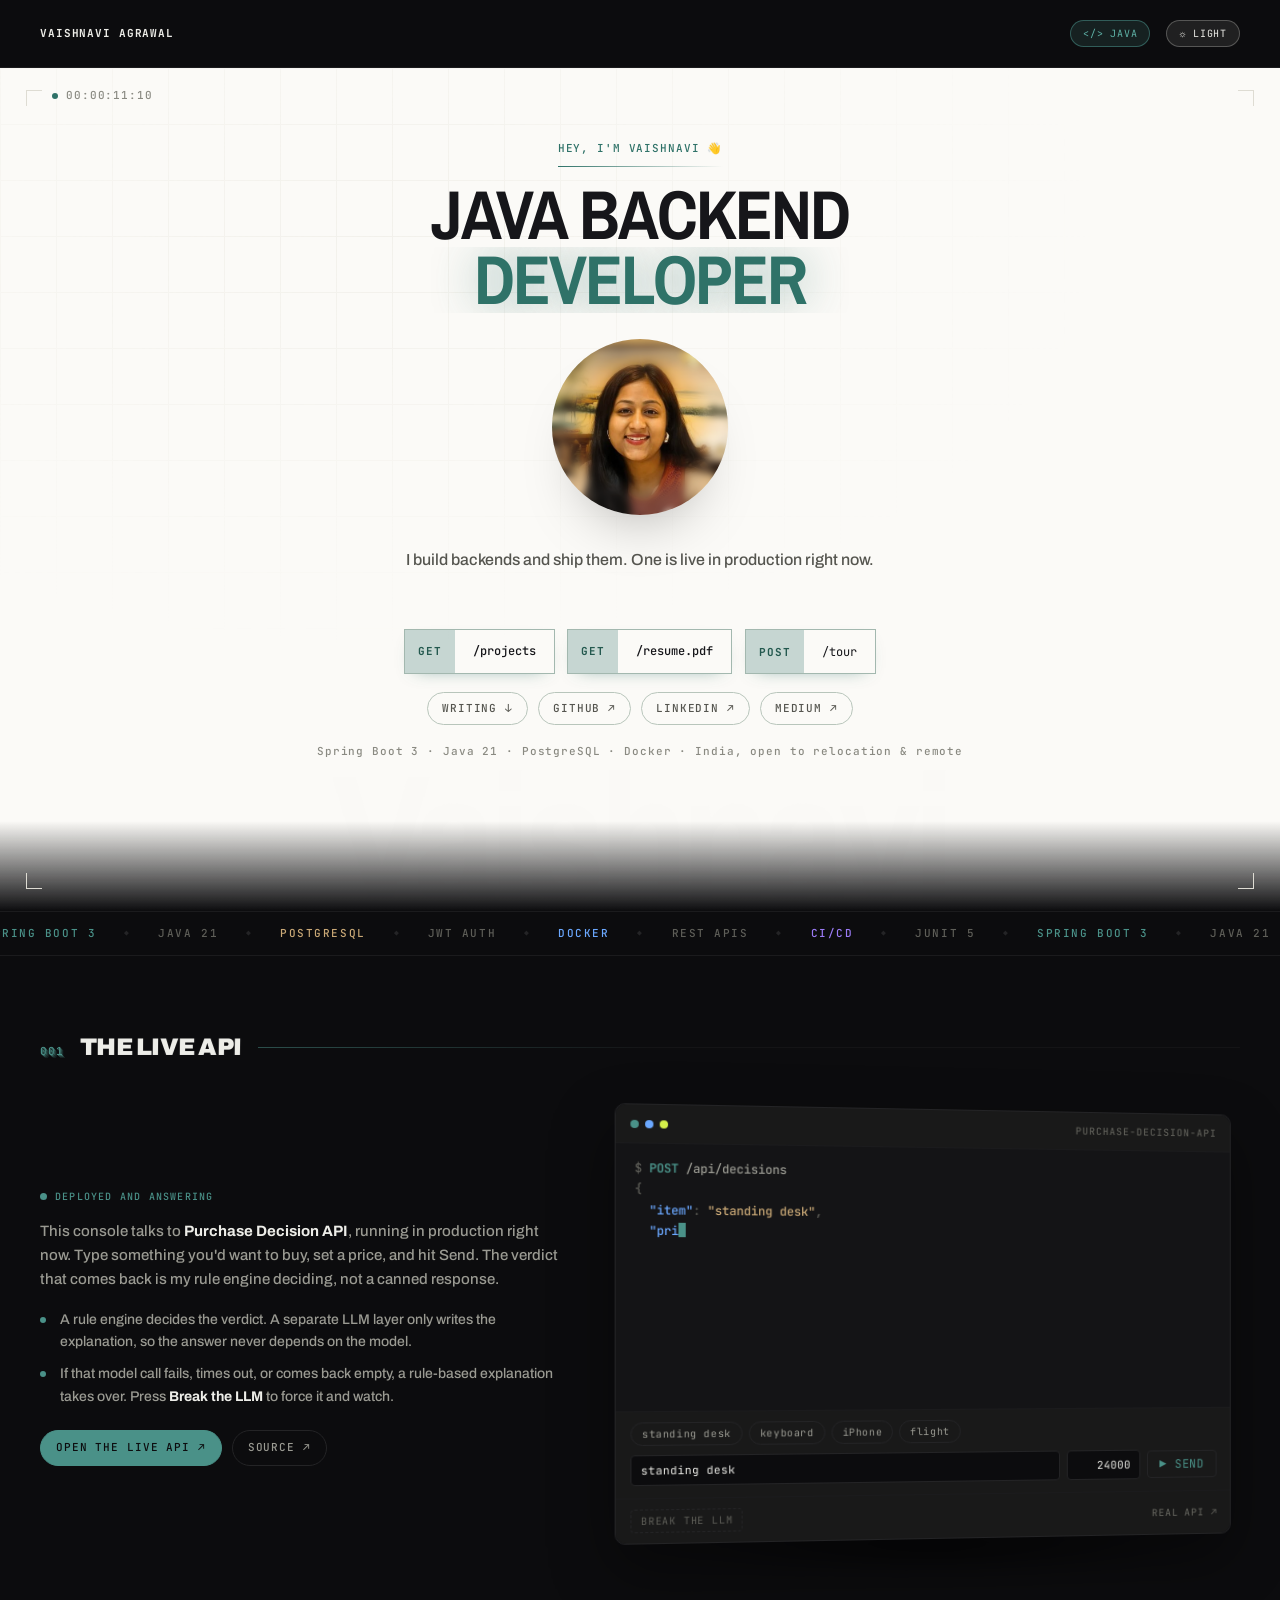
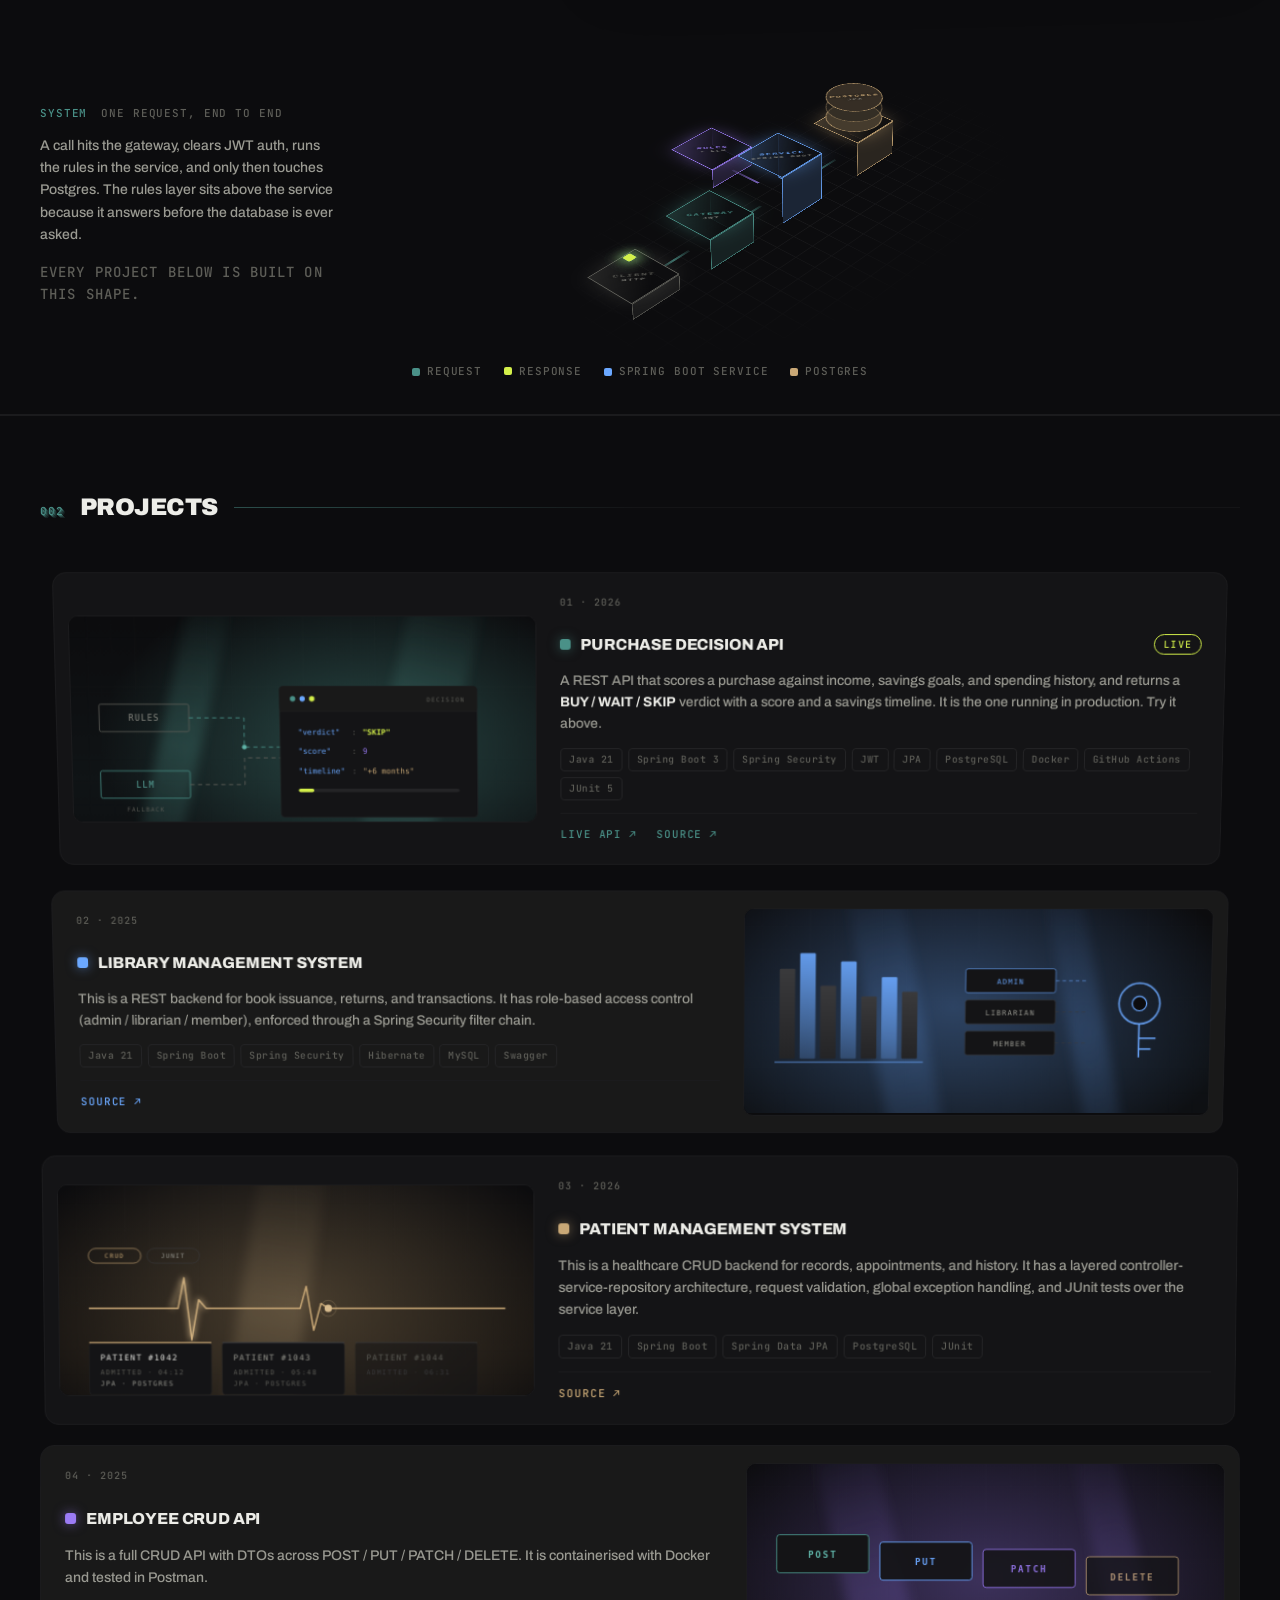
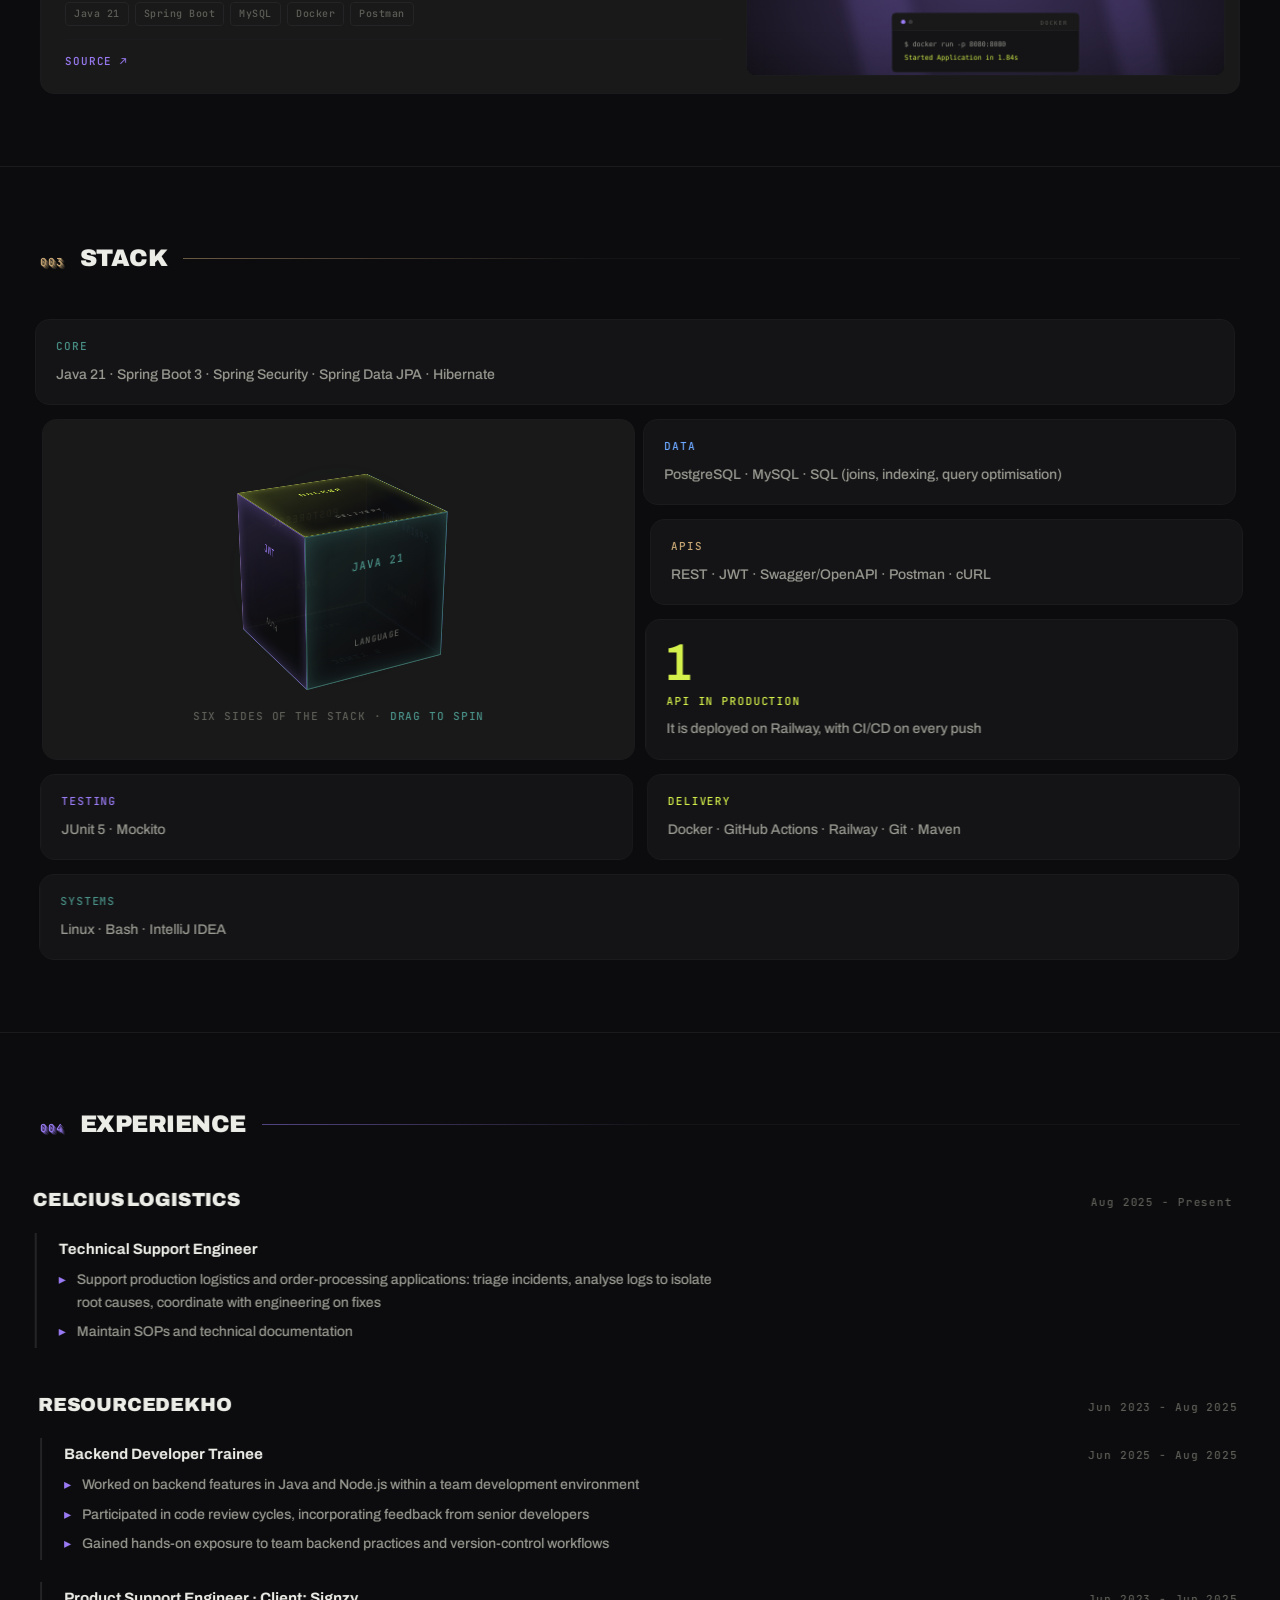
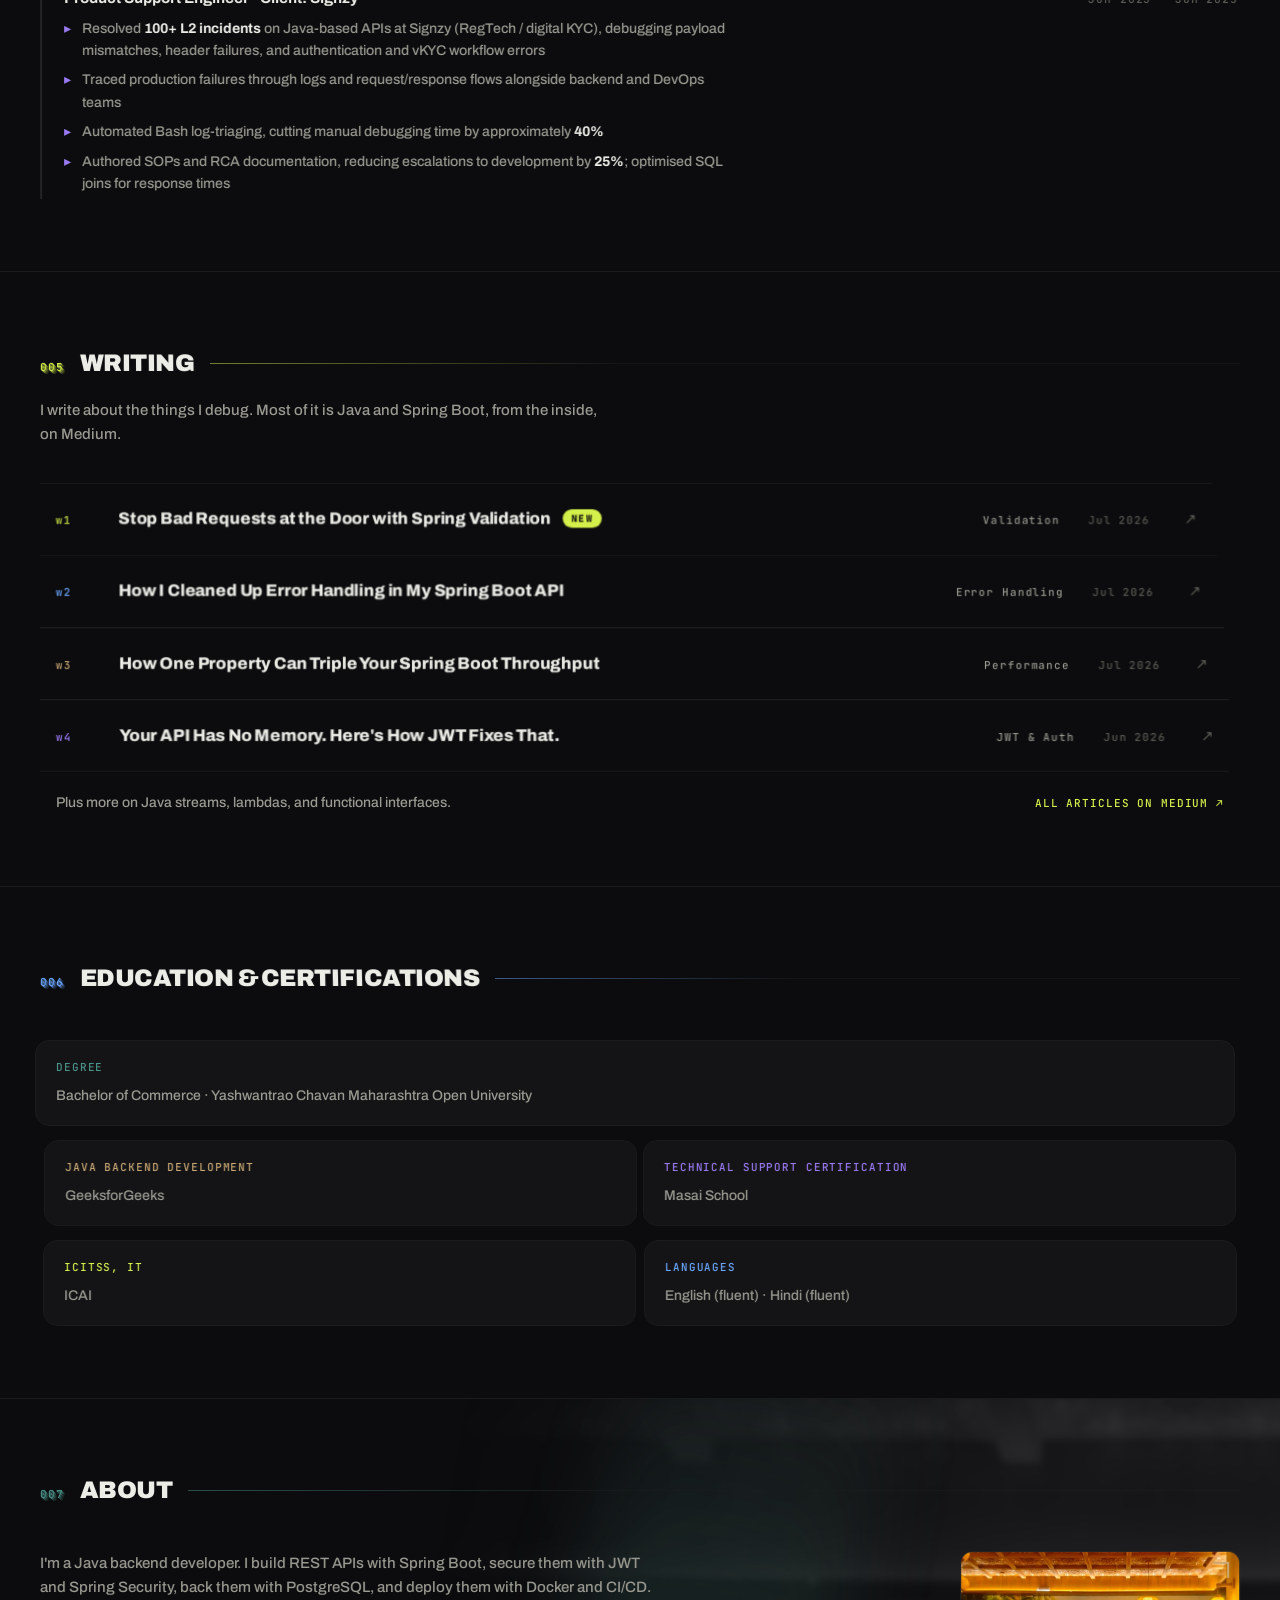
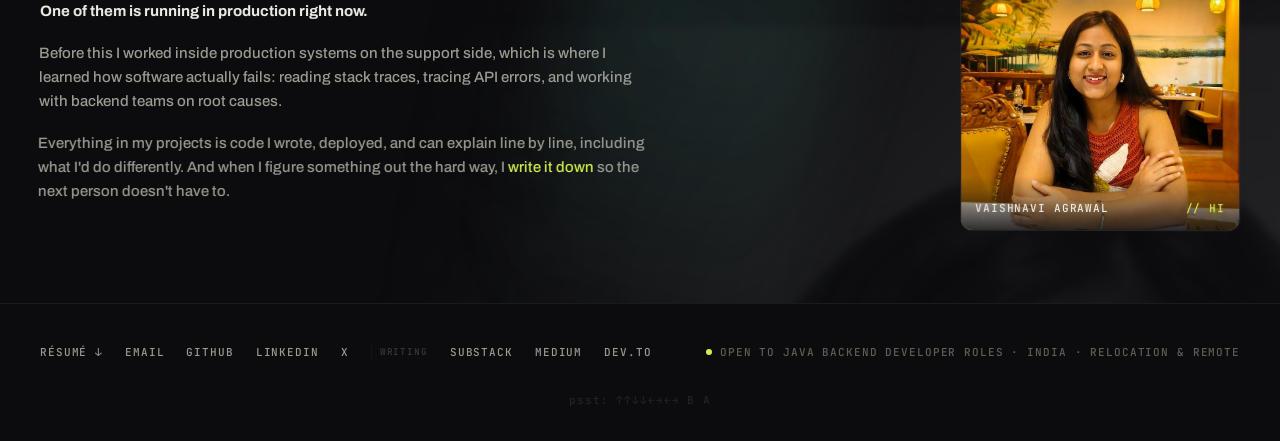
==== commit bbf83f72: "Endpoint buttons, cleaner nav, retuned hero fluid - Hero actions become endpoint chips: a method bad" ====
--- a/index.html
+++ b/index.html
@@ -110,7 +110,6 @@
     padding-top: 20px; padding-bottom: 20px;
   }
   header.top .name { text-transform: uppercase; font-weight: 700; }
-  header.top .loc { color: var(--text-low); text-transform: uppercase; }
   header.top .right { display: flex; align-items: center; gap: 16px; }
   .theme-toggle {
     font-family: "JetBrains Mono", ui-monospace, monospace;
@@ -123,6 +122,32 @@
     transition: border-color 0.2s ease, color 0.2s ease;
   }
   .theme-toggle:hover { border-color: var(--accent); color: var(--accent); }
+
+  /* both header buttons sit on a dark bar, so they need a little lift.
+     scoped to header.top so this outranks the .src-toggle rules further down */
+  header.top .src-toggle,
+  header.top .theme-toggle {
+    background: color-mix(in srgb, var(--text) 9%, transparent);
+    border-color: color-mix(in srgb, var(--text) 26%, transparent);
+    color: var(--text);
+  }
+  header.top .src-toggle:hover,
+  header.top .theme-toggle:hover {
+    background: color-mix(in srgb, var(--accent) 16%, transparent);
+    border-color: var(--accent); color: var(--accent);
+  }
+  /* the source view is the more interesting control, so it leads by default */
+  header.top .src-toggle {
+    color: var(--accent-hi);
+    border-color: color-mix(in srgb, var(--accent) 55%, transparent);
+    background: color-mix(in srgb, var(--accent) 16%, transparent);
+  }
+  /* once it is open it already turns solid, leave that alone */
+  header.top .src-toggle[data-mode="java"],
+  header.top .src-toggle[data-mode="json"] {
+    background: color-mix(in srgb, var(--accent) 22%, transparent);
+    border-color: var(--accent);
+  }
   header.top a.name:hover { color: var(--accent); }
 
   /* ============ Hero ============ */
@@ -179,19 +204,6 @@
 
   .hero-foot { display: flex; flex-direction: column; align-items: center; gap: 4px; margin-top: 26px; }
 
-  /* the console is the best thing here, so it gets announced */
-  .term-cue {
-    margin: 24px 0 -10px;
-    font-size: 11px; letter-spacing: 0.1em; text-transform: uppercase;
-    color: var(--text-mid);
-    display: flex; align-items: center; gap: 9px;
-  }
-  .term-cue-dot {
-    width: 7px; height: 7px; border-radius: 50%;
-    background: var(--accent);
-    box-shadow: 0 0 0 0 color-mix(in srgb, var(--accent) 60%, transparent);
-    animation: cuePulse 2.4s ease-out infinite;
-  }
   @keyframes cuePulse {
     0%   { box-shadow: 0 0 0 0 color-mix(in srgb, var(--accent) 55%, transparent); }
     70%  { box-shadow: 0 0 0 9px transparent; }
@@ -251,7 +263,8 @@
     font-family: "JetBrains Mono", ui-monospace, monospace;
     font-size: 11px; letter-spacing: 0.08em; text-transform: uppercase;
     color: var(--text-mid);
-    border: 1px solid var(--line); border-radius: 999px;
+    border: 1px solid color-mix(in srgb, var(--accent) 22%, var(--line));
+    border-radius: 999px;
     padding: 7px 14px;
     transition: color 0.25s ease, border-color 0.25s ease, background 0.25s ease;
   }
@@ -283,9 +296,40 @@
   }
   .btn:hover { border-color: var(--accent); color: var(--ground); }
   .btn:hover::before { transform: scaleX(1); }
-  .btn.primary { background: var(--accent); border-color: var(--accent); color: var(--ground); }
-  .btn.primary::before { background: var(--ground); }
-  .btn.primary:hover { color: var(--text); }
+
+  /* endpoint buttons: a method badge fused to a path, the way the swagger doc reads */
+  .btn.ep {
+    padding: 0; gap: 0;
+    text-transform: none; letter-spacing: 0;
+    border-color: color-mix(in srgb, var(--accent) 34%, var(--line));
+    color: var(--text);
+    box-shadow: 0 6px 18px -12px color-mix(in srgb, var(--accent) 70%, transparent);
+  }
+  .btn.ep::before { display: none; }
+  .btn.ep .ep-m {
+    align-self: stretch; display: flex; align-items: center;
+    padding: 0 13px;
+    background: color-mix(in srgb, var(--accent) 26%, transparent);
+    color: var(--accent-hi);
+    font-weight: 700; font-size: 11px;
+    letter-spacing: 0.1em;
+    transition: background 0.25s ease, color 0.25s ease;
+  }
+  .btn.ep:hover .ep-m { background: var(--accent); color: var(--ground); }
+  .btn.ep .ep-p {
+    padding: 12px 18px;
+    color: var(--text);
+    transition: color 0.25s ease, background 0.25s ease;
+  }
+  .btn.ep:hover {
+    color: var(--text); border-color: var(--accent);
+    box-shadow: 0 10px 24px -12px color-mix(in srgb, var(--accent) 80%, transparent);
+  }
+  .btn.ep:hover .ep-p {
+    background: color-mix(in srgb, var(--accent) 9%, transparent);
+    color: var(--text);
+  }
+
 
   /* ============ Terminal ============ */
   .term {
@@ -1582,7 +1626,6 @@
     .bx, .bx-wide, .bx-cube { grid-column: 1 / -1; }
     .bx-figure { font-size: 42px; }
     .wrap { padding: 0 18px; }
-    header.top .loc { display: none; }
     .hero { padding: 34px 0 44px; }
     section { padding: 48px 0; }
     h1 { font-size: clamp(32px, 10.5vw, 44px); }
@@ -1628,7 +1671,7 @@
     position: fixed; top: 0; left: 0; right: 0; z-index: 95;
     background: var(--ground); border-bottom-color: var(--line);
   }
-  body.srcopen .name, body.srcopen header.top .loc { opacity: 0.55; }
+  body.srcopen .name { opacity: 0.55; }
 
   .src-toggle {
     font-family: "JetBrains Mono", ui-monospace, monospace;
@@ -1765,7 +1808,7 @@
     .src-foot { padding: 10px 16px; }
   }
   @media (max-width: 520px) {
-    /* name + two pills have to share one row once .loc is hidden */
+    /* name and the two pills share one row */
     header.top .right { gap: 8px; }
     .src-toggle, .theme-toggle { padding: 6px 9px; letter-spacing: 0.04em; }
   }
@@ -1788,9 +1831,12 @@
     /* primary action spans the row, the other two sit under it */
     .hero-actions {
       display: grid; grid-template-columns: 1fr 1fr;
-      gap: 9px; width: 100%; max-width: 330px; margin-top: 22px;
+      gap: 9px; width: 100%; max-width: 350px; margin-top: 22px;
     }
     .hero-actions .btn { justify-content: center; padding: 12px 8px; font-size: 11px; }
+    .hero-actions .btn.ep { padding: 0; justify-content: flex-start; }
+    .hero-actions .btn.ep .ep-m { padding: 0 10px; font-size: 10px; }
+    .hero-actions .btn.ep .ep-p { padding: 11px 12px; font-size: 11px; }
     .hero-actions .btn:first-child { grid-column: 1 / -1; }
 
     .hero-links { column-gap: 8px; row-gap: 8px; }
@@ -1833,7 +1879,6 @@
   <div class="wrap">
     <a class="name mono" href="#top">Vaishnavi Agrawal</a>
     <div class="right">
-      <span class="loc mono">Java &middot; Backend &middot; Writing</span>
       <button class="src-toggle" id="srcToggle" type="button" data-mode="human" aria-expanded="false" aria-controls="srcView" title="See this portfolio as Java and JSON">&lt;/&gt; Java</button>
       <button class="theme-toggle" id="themeToggle" type="button" aria-pressed="false">&#9788; Light</button>
     </div>
@@ -1874,9 +1919,9 @@
 
         <div class="hero-foot">
           <div class="hero-actions hf" style="--d:.8s">
-            <a class="btn primary" id="magnet" href="#projects"><span>View projects &rarr;</span></a>
-            <a class="btn" href="Vaishnavi_Agrawal_Java_Developer_Resume.pdf" download><span>&darr; R&eacute;sum&eacute;</span></a>
-            <button class="btn" id="tourStart" type="button"><span>&#9788; Show me around</span></button>
+            <a class="btn ep" id="magnet" href="#projects" aria-label="View projects"><span class="ep-m">GET</span><span class="ep-p">/projects</span></a>
+            <a class="btn ep" href="Vaishnavi_Agrawal_Java_Developer_Resume.pdf" download aria-label="Download my resume"><span class="ep-m">GET</span><span class="ep-p">/resume.pdf</span></a>
+            <button class="btn ep" id="tourStart" type="button" aria-label="Show me around"><span class="ep-m">POST</span><span class="ep-p">/tour</span></button>
           </div>
           <div class="hero-links hf" style="--d:.88s">
             <a href="#writing">Writing &darr;</a>
@@ -3133,7 +3178,7 @@
       return gl.drawingBufferWidth > gl.drawingBufferHeight
         ? { w: hi, h: lo } : { w: lo, h: hi };
     }
-    var VEL_DISS = 0.22, DYE_DISS = 0.82, CURL = 34, PRESSURE = 0.8, RADIUS = 0.0060;
+    var VEL_DISS = 0.20, DYE_DISS = 1.41, CURL = 8, PRESSURE = 0.8, RADIUS = 0.0024;
     var SPLAT_FORCE = 2000;   /* what actually carries the dye; too low reads as spots */
 
     var VERT = `#version 300 es
@@ -3163,7 +3208,8 @@
       uniform vec3 color; uniform vec2 point; uniform float radius;
       void main () {
         vec2 p = vUv - point; p.x *= aspectRatio;
-        vec3 splat = exp(-dot(p, p) / radius) * color;
+        float g = exp(-dot(p, p) / radius);
+        vec3 splat = g * g * color;   /* tighter falloff: liquid has an edge */
         fragColor = vec4(texture(uTarget, vUv).xyz + splat, 1.0);
       }`);
 
@@ -3250,7 +3296,7 @@
         vec3 c = texture(uTexture, vUv).rgb;
         float d = max(c.r, max(c.g, c.b));
         if (d < 0.0008) { fragColor = vec4(1.0); return; }
-        vec3 hue = mix(vec3(1.0), c / d, clamp(d * 2.2, 0.0, 1.0));
+        vec3 hue = mix(vec3(1.0), c / d, clamp(d * 6.0, 0.0, 1.0));
         float dens = clamp(d * strength, 0.0, 1.0);
         /* white where there is no dye; toward the pigment where there is */
         fragColor = vec4(1.0 - dens * (1.0 - hue), 1.0);
@@ -3435,7 +3481,7 @@
       gl.clear(gl.COLOR_BUFFER_BIT);
       use(P.display, null);
       gl.uniform1i(P.display.u.uTexture, dye.read.attach(0));
-      gl.uniform1f(P.display.u.strength, 0.45);
+      gl.uniform1f(P.display.u.strength, 0.60);
       blit(null);
     }
 
@@ -3458,11 +3504,13 @@
       pointer.moved = true;
     }, { passive: true });
 
-    var hue = Math.random();
-    var HUE_DRIFT = 0.055;   /* full wheel about every 18s */
+    /* teal is hue 0.48, so its complement is 0.98. stay in that warm band:
+       rose through coral to soft gold, all of which sit against teal. */
+    var HUE_MID = 0.985, HUE_SPAN = 0.085, huePhase = Math.random() * 6.283;
+    var hue = HUE_MID;
     function dyeColor() {
-      var c = hsv(hue, 0.30, 1);   /* near-white pastel, like the reference */
-      return [c[0] * 0.28, c[1] * 0.28, c[2] * 0.28];
+      var c = hsv((hue % 1 + 1) % 1, 0.34, 1);
+      return [c[0] * 0.42, c[1] * 0.42, c[2] * 0.42];
     }
 
     var last = 0, raf = 0, onScreen = true;
@@ -3470,7 +3518,8 @@
       raf = requestAnimationFrame(loop);
       var dt = last ? Math.min((ts - last) / 1000, 0.0166) : 0.0166;
       last = ts;
-      hue = (hue + HUE_DRIFT * dt) % 1;
+      huePhase += 0.42 * dt;
+      hue = HUE_MID + Math.sin(huePhase) * HUE_SPAN;
       if (pointer.moved) {
         pointer.moved = false;
         splat(pointer.x, pointer.y, pointer.dx, pointer.dy, dyeColor());
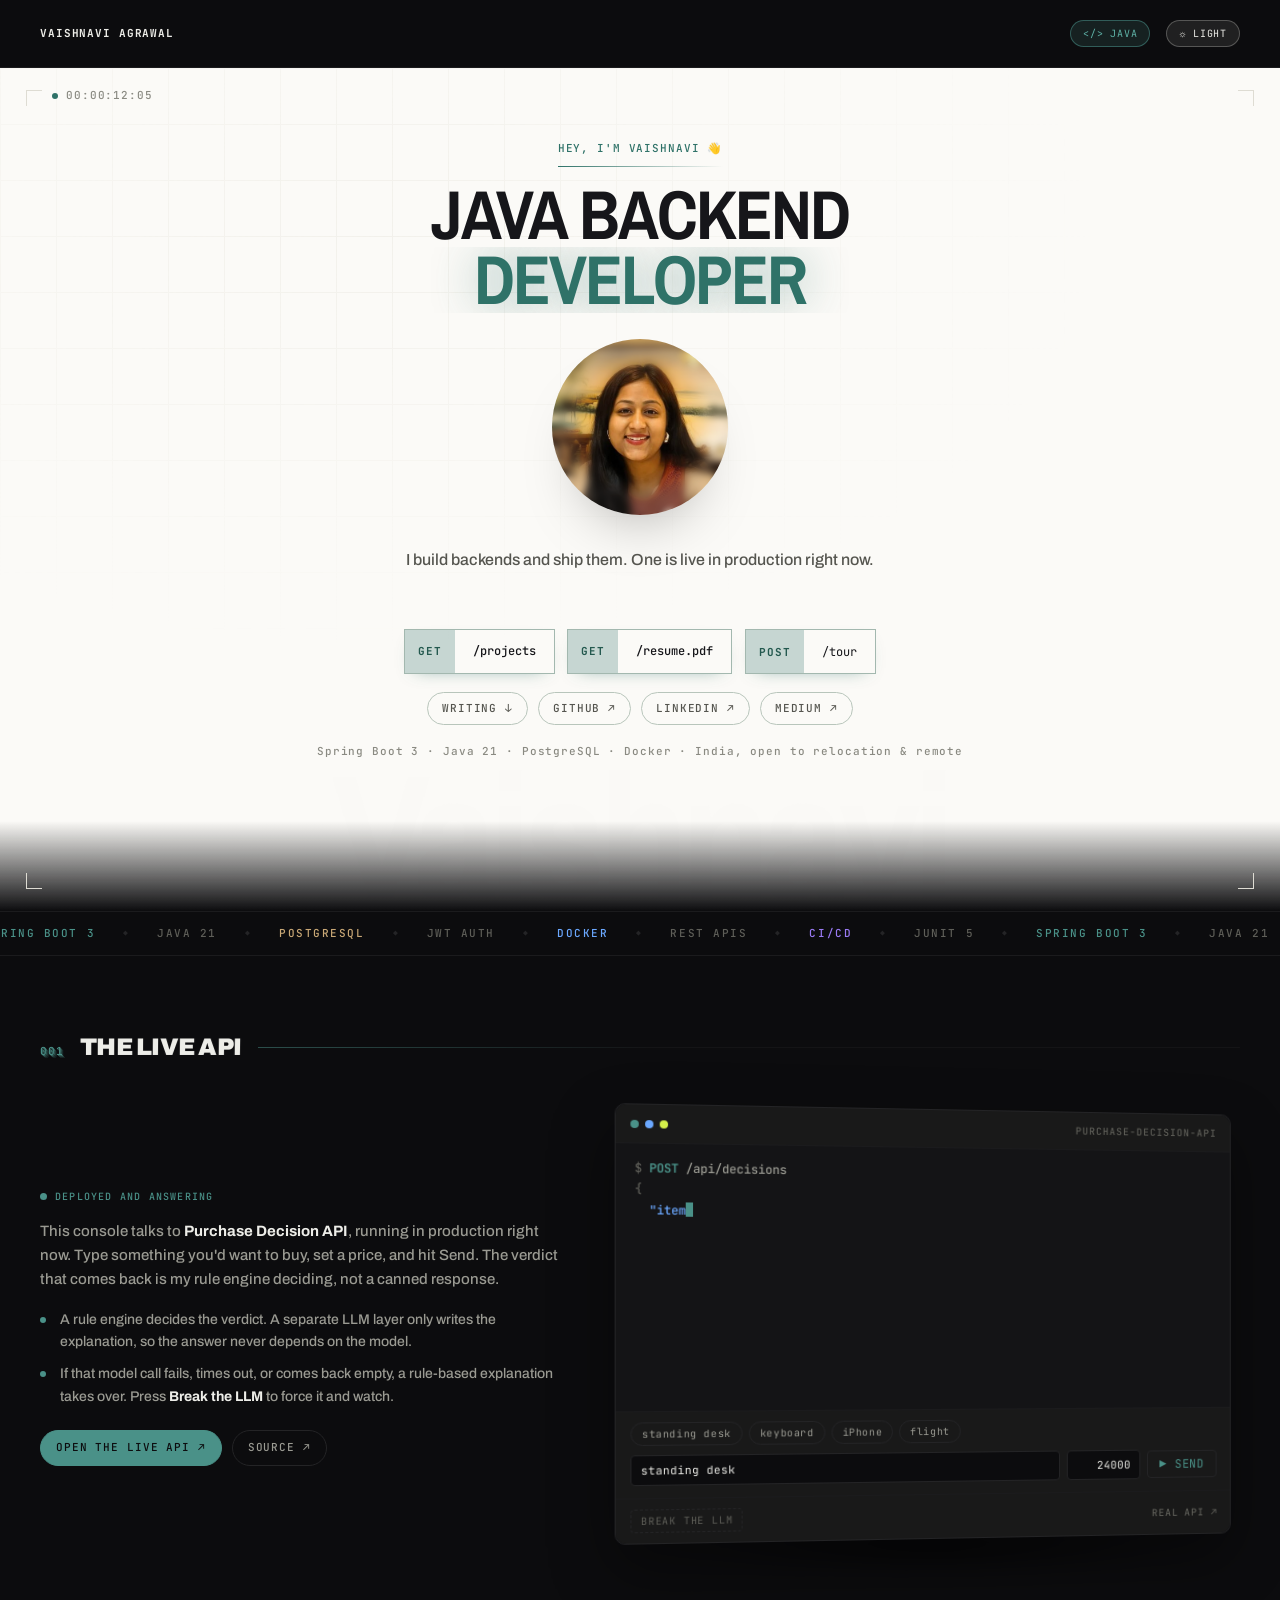
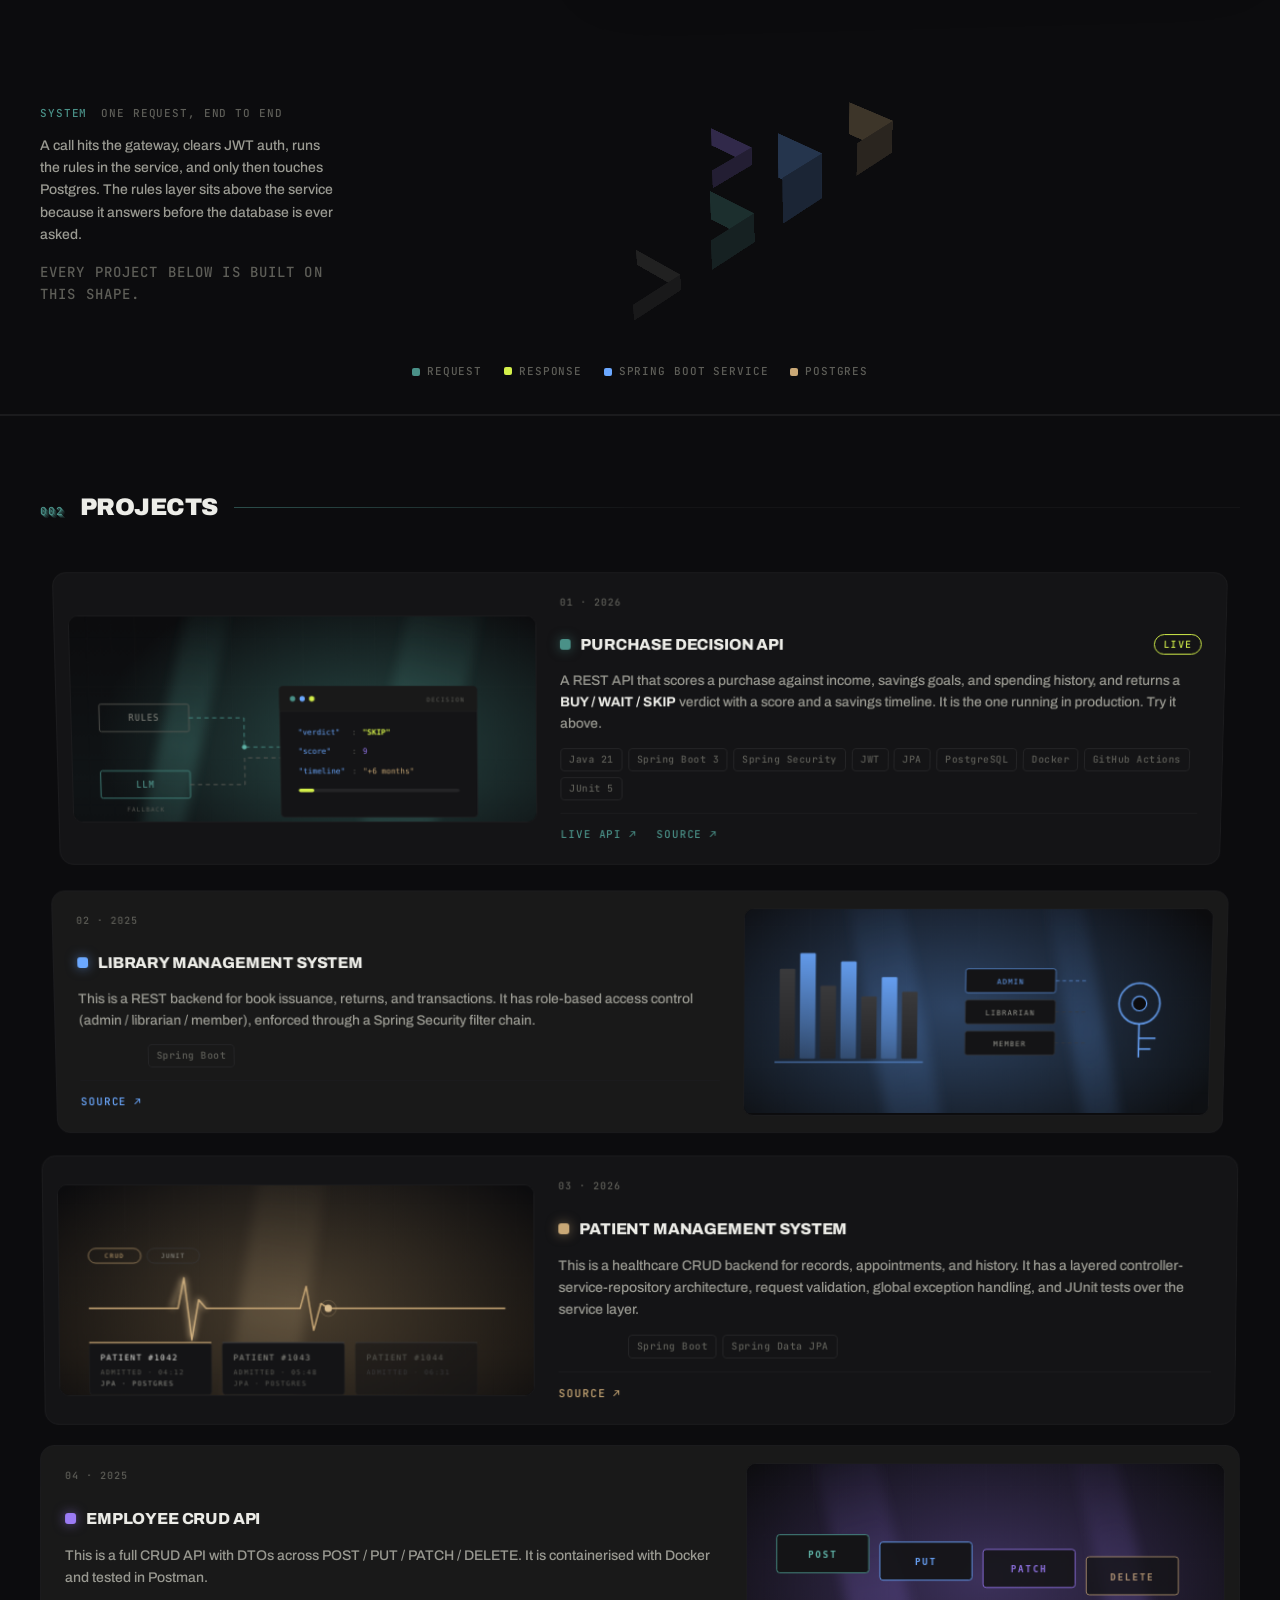
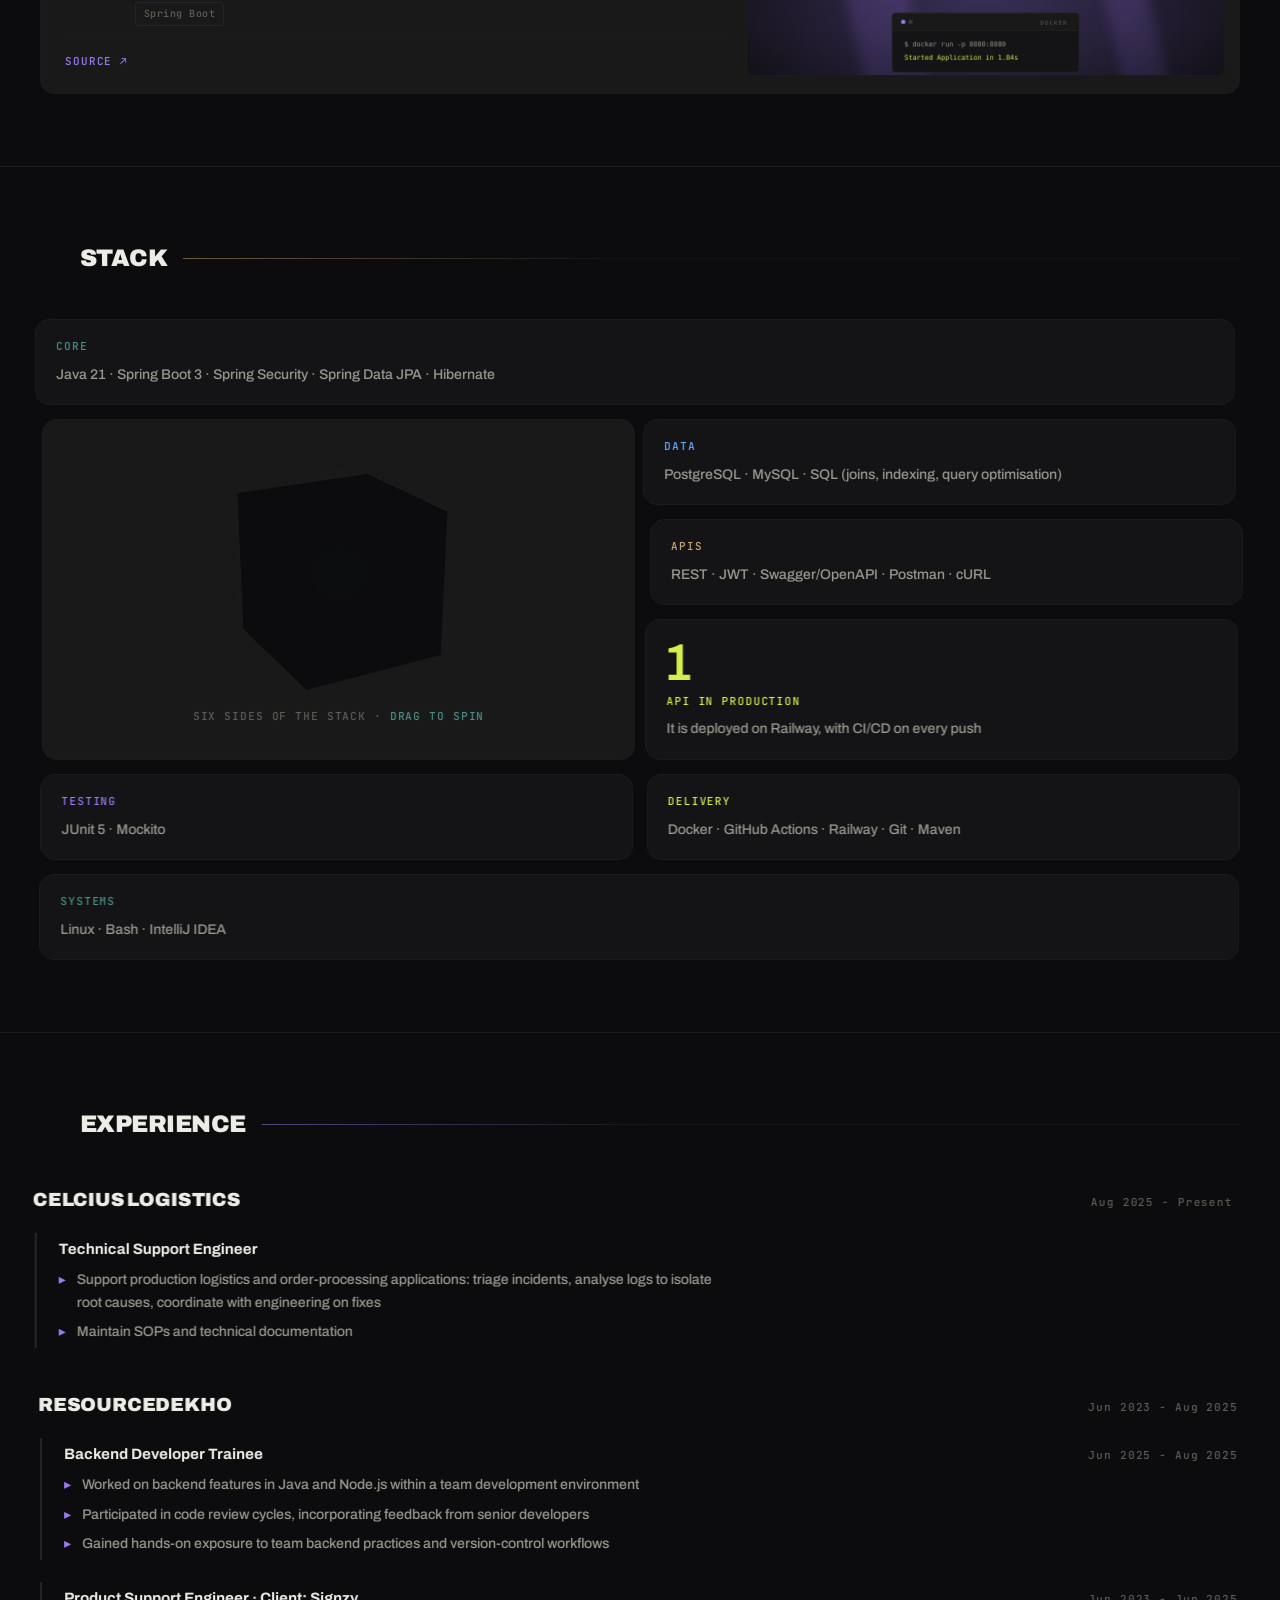
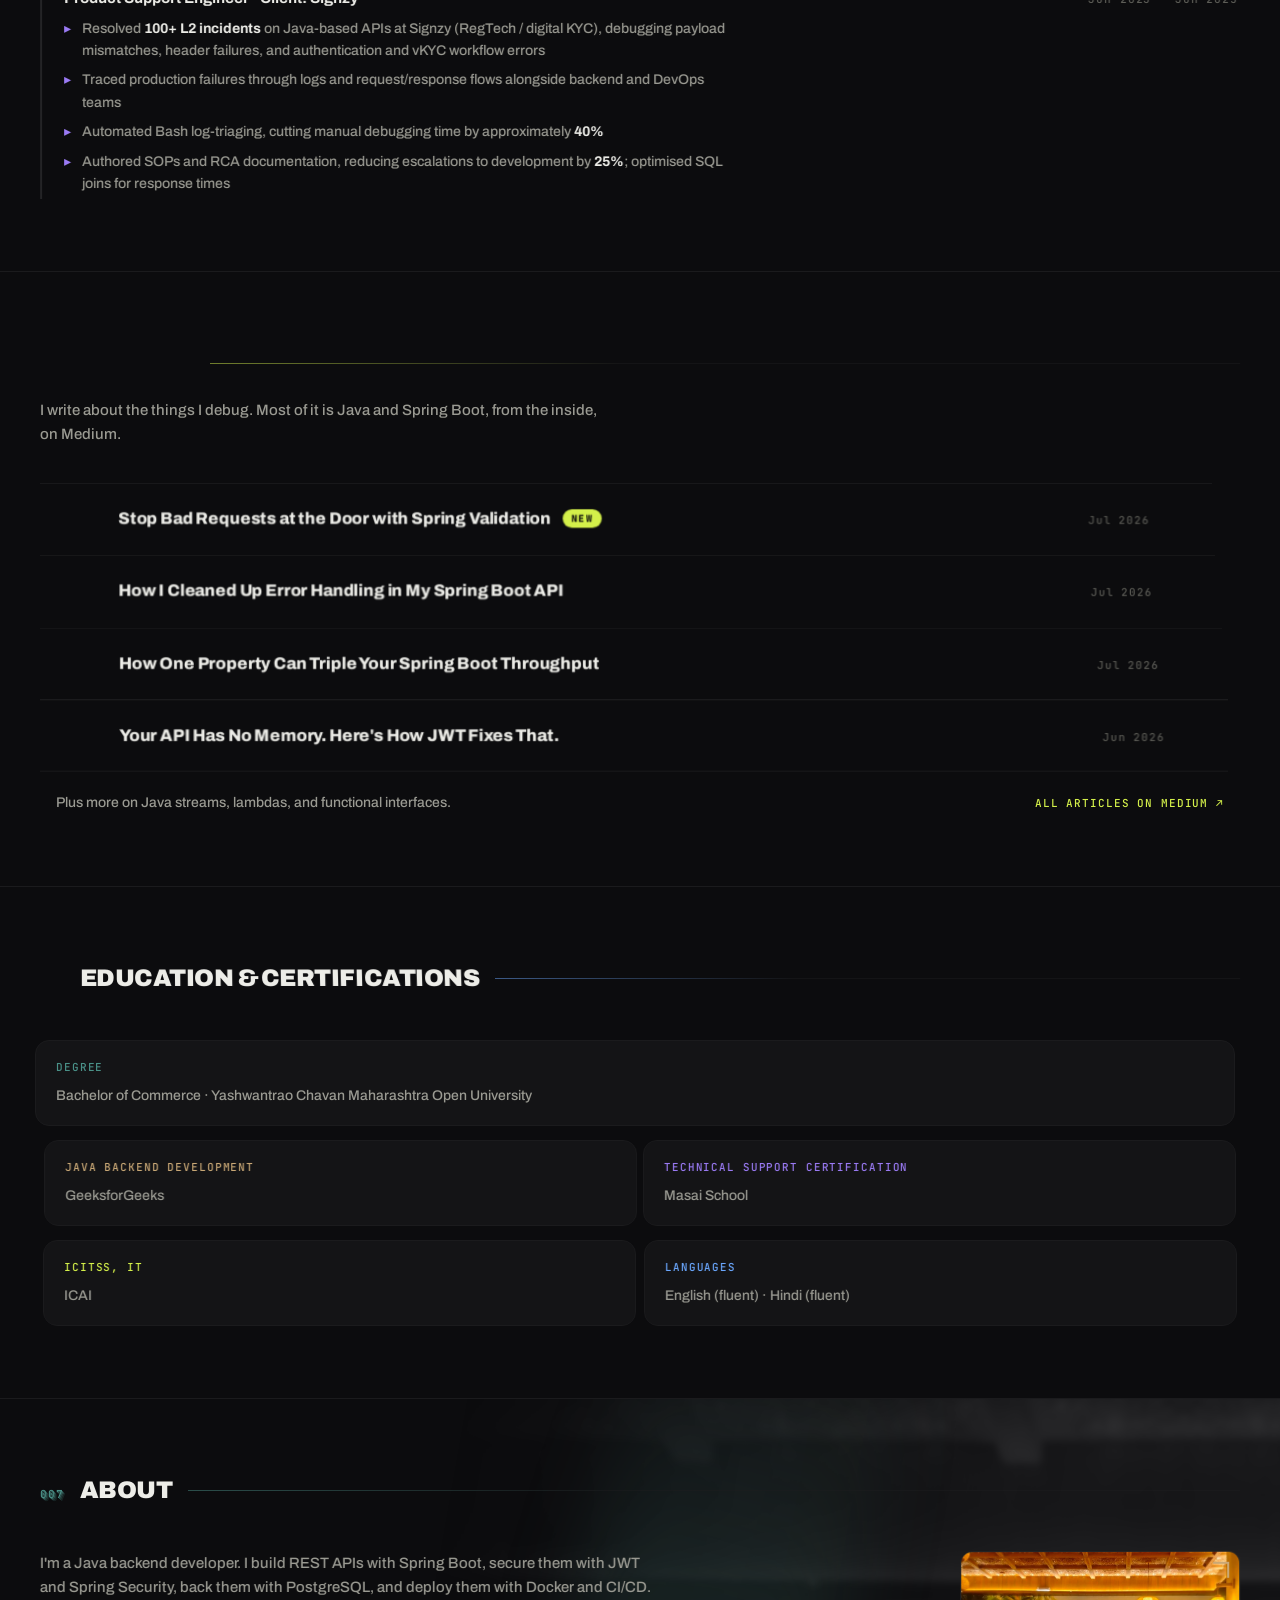
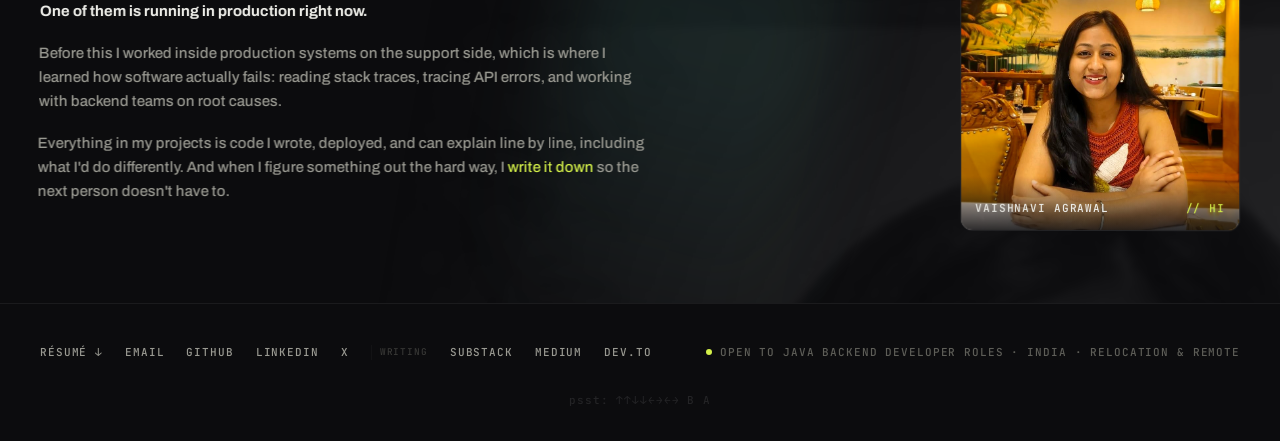
==== commit 52e9cd4b: "Fluid palette: complementary hues lead, cool ones join occasionally" ====
--- a/index.html
+++ b/index.html
@@ -3504,12 +3504,19 @@
       pointer.moved = true;
     }, { passive: true });
 
-    /* teal is hue 0.48, so its complement is 0.98. stay in that warm band:
+    /* teal is hue 0.48, so its complement is 0.98. that warm band leads:
        rose through coral to soft gold, all of which sit against teal. */
     var HUE_MID = 0.985, HUE_SPAN = 0.085, huePhase = Math.random() * 6.283;
+    /* and now and then a drop lands from the cool side, so one or two other
+       colours share the field instead of it being all one family */
+    var OFF_MID = 0.50, OFF_SPAN = 0.14, OFF_CHANCE = 0.15;
+    var offPhase = Math.random() * 6.283;
     var hue = HUE_MID;
     function dyeColor() {
-      var c = hsv((hue % 1 + 1) % 1, 0.34, 1);
+      var h = Math.random() < OFF_CHANCE
+        ? OFF_MID + Math.sin(offPhase) * OFF_SPAN
+        : hue;
+      var c = hsv((h % 1 + 1) % 1, 0.34, 1);
       return [c[0] * 0.42, c[1] * 0.42, c[2] * 0.42];
     }
 
@@ -3519,6 +3526,7 @@
       var dt = last ? Math.min((ts - last) / 1000, 0.0166) : 0.0166;
       last = ts;
       huePhase += 0.42 * dt;
+      offPhase += 0.17 * dt;   /* the off-band hue drifts slowly on its own */
       hue = HUE_MID + Math.sin(huePhase) * HUE_SPAN;
       if (pointer.moved) {
         pointer.moved = false;
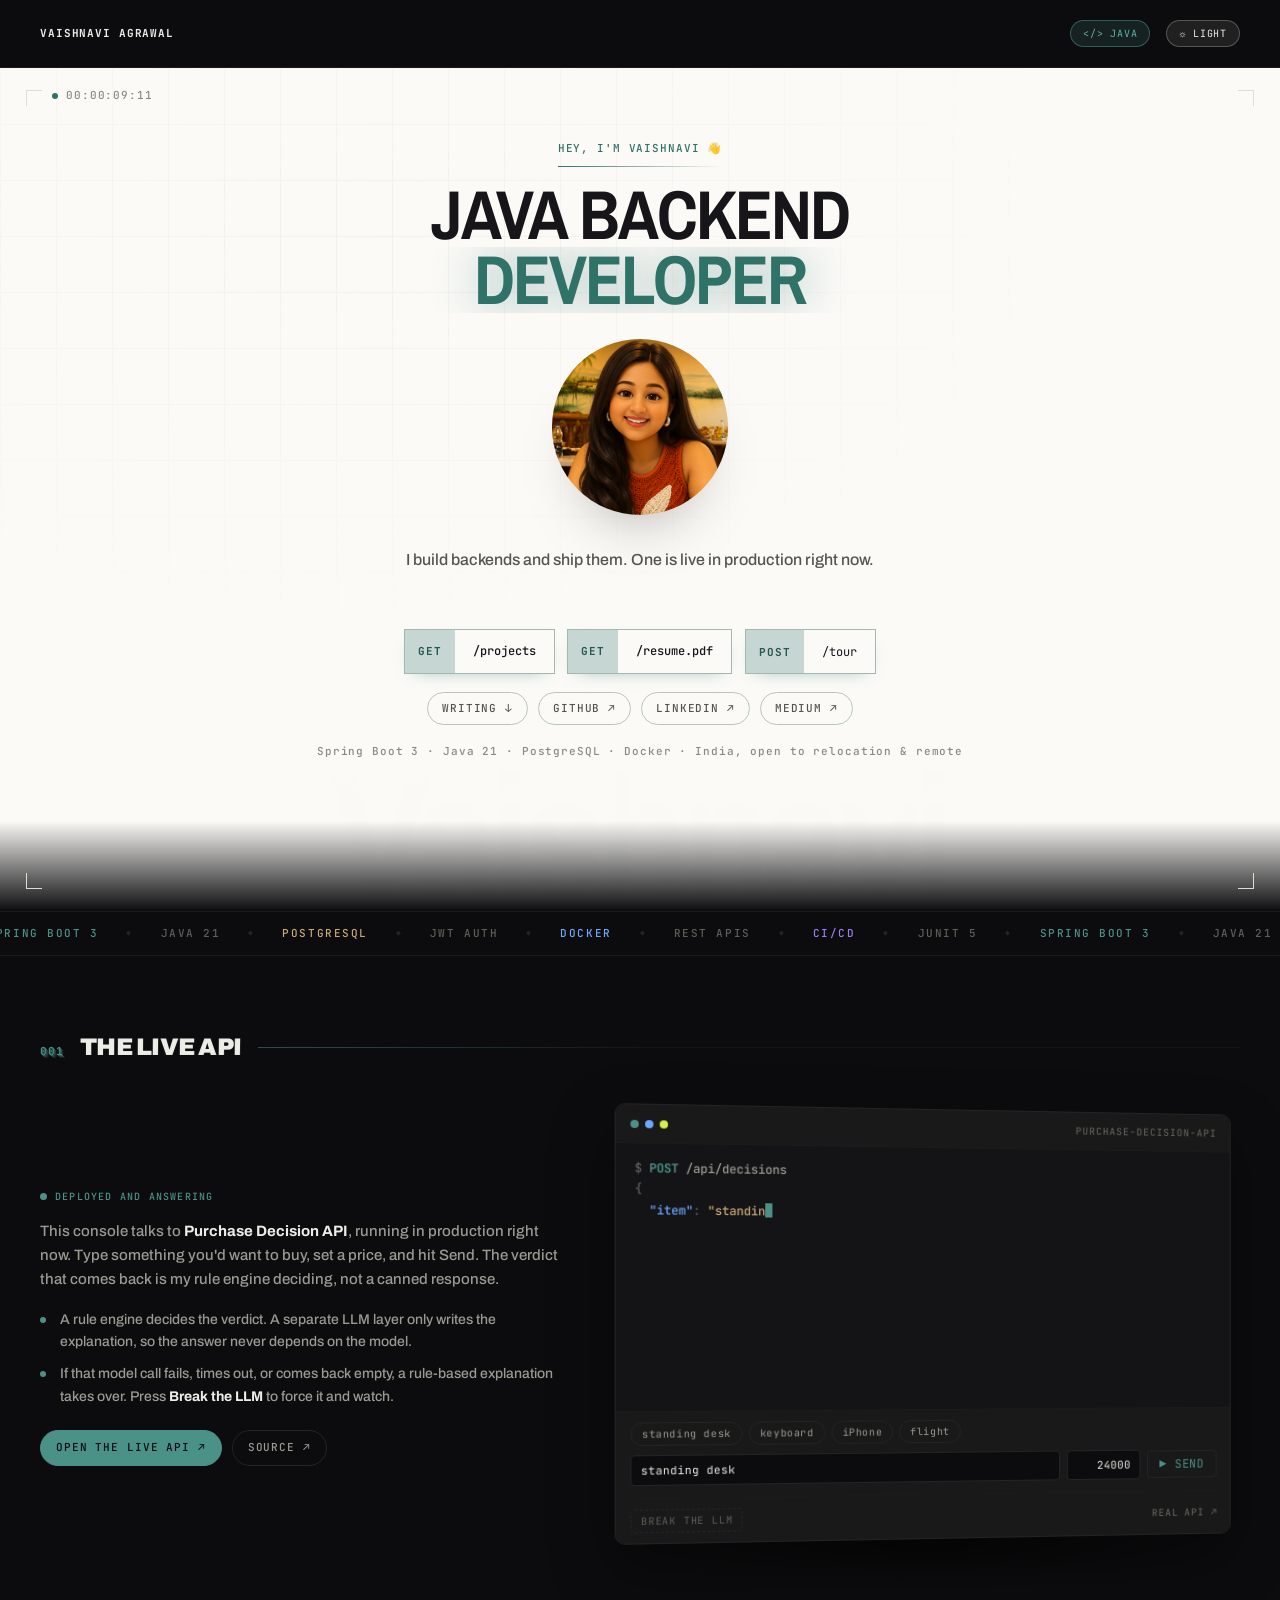
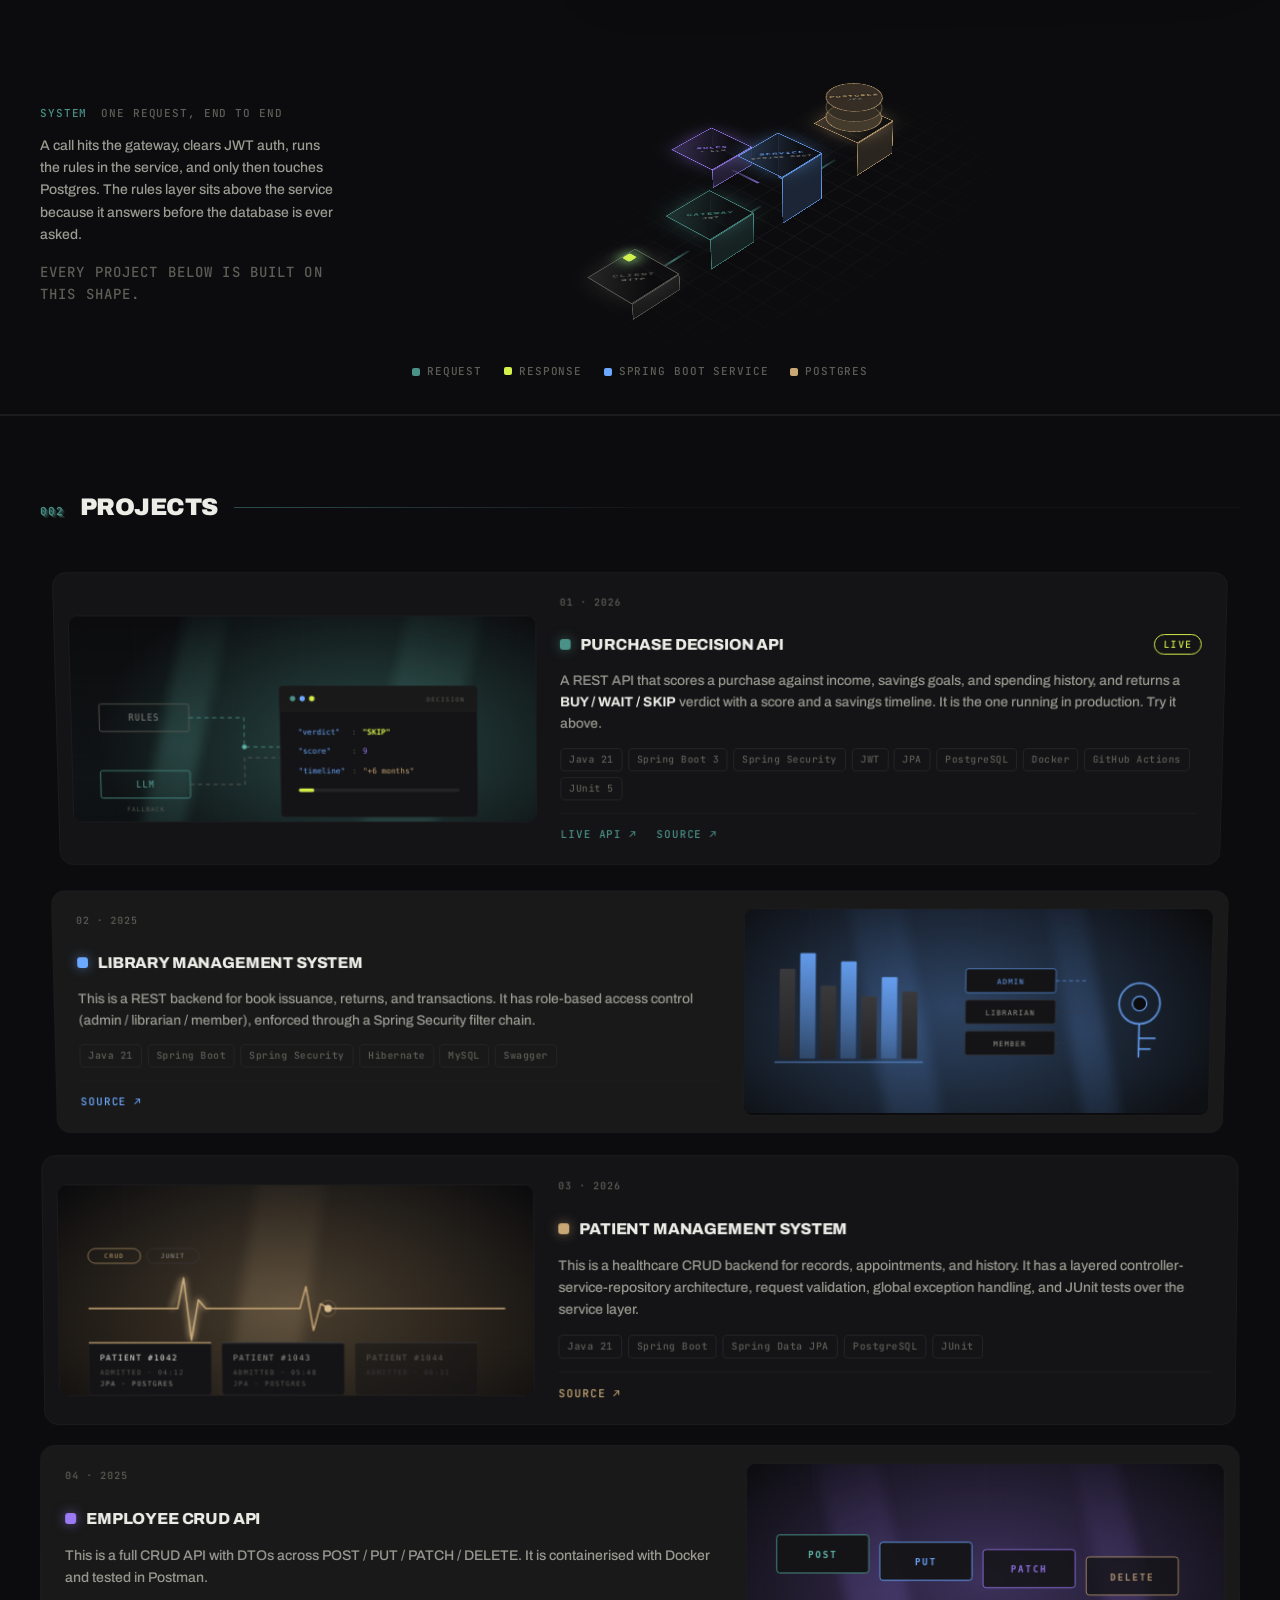
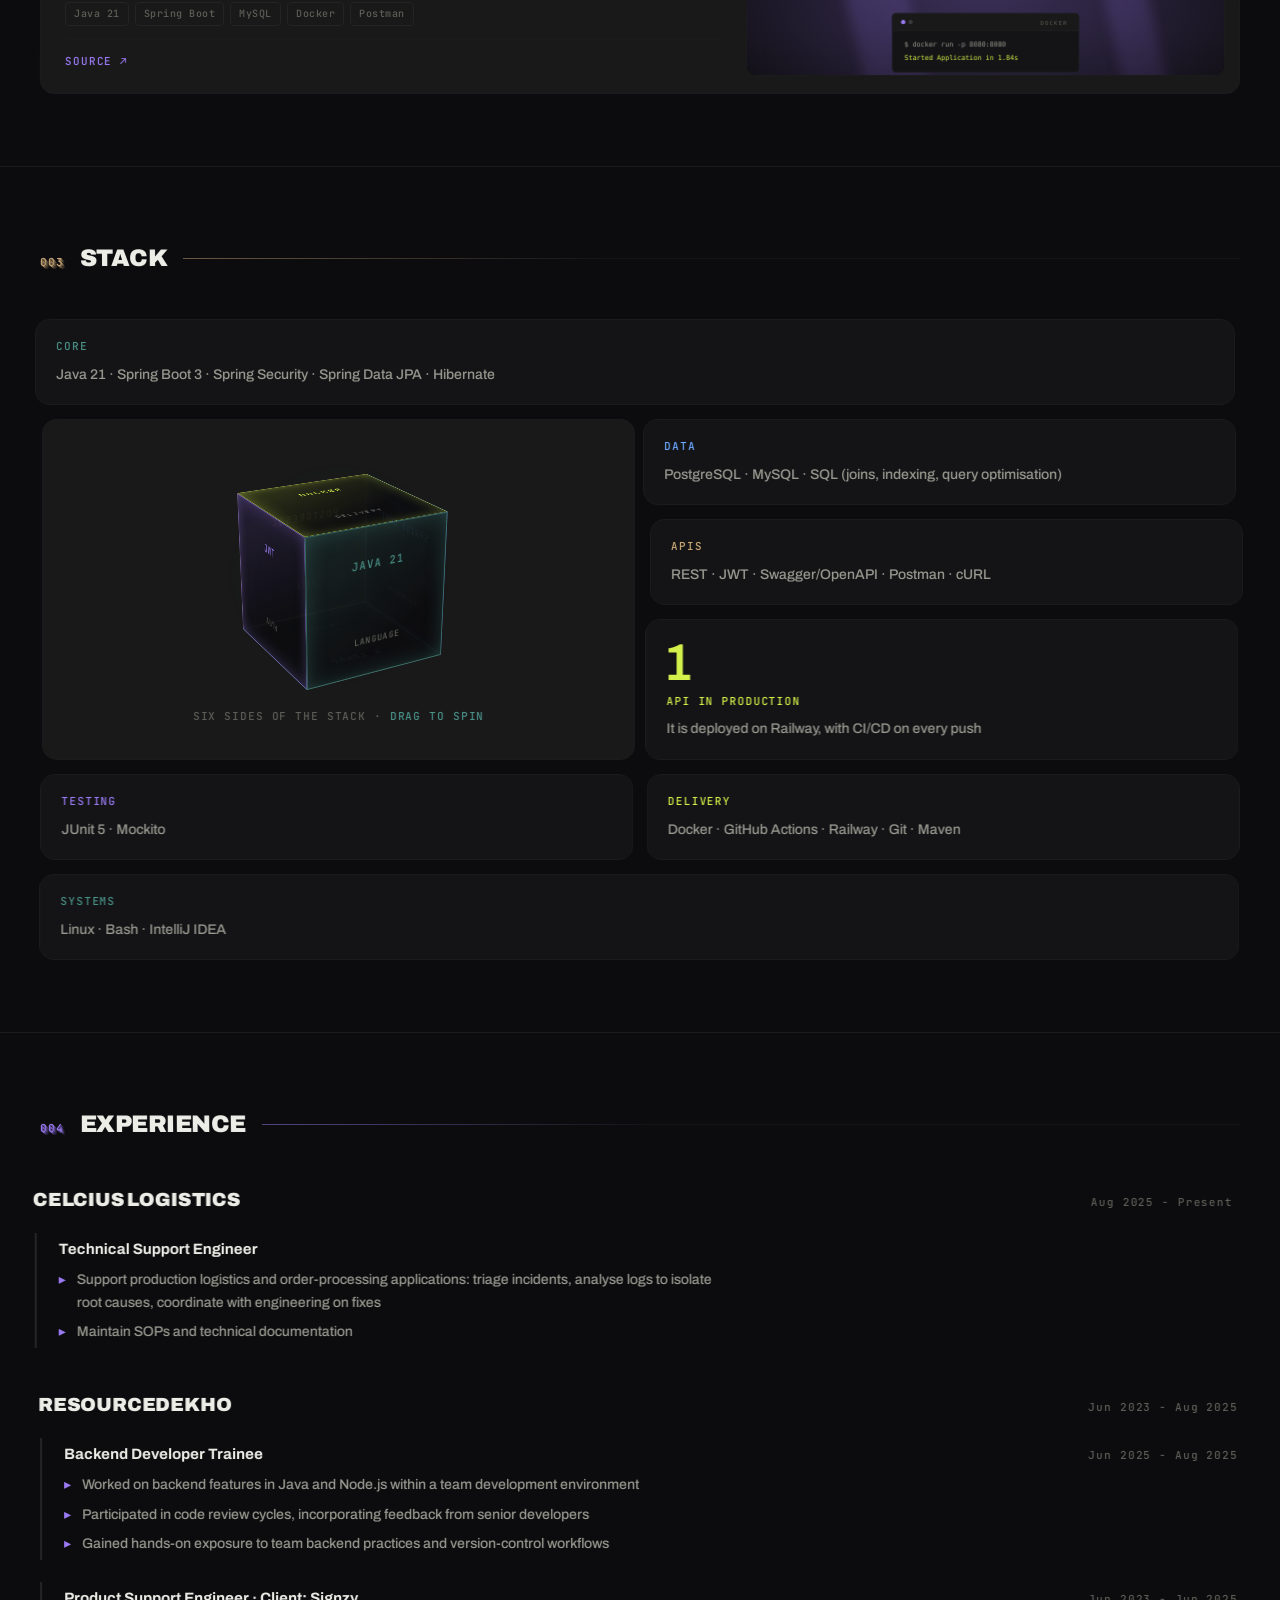
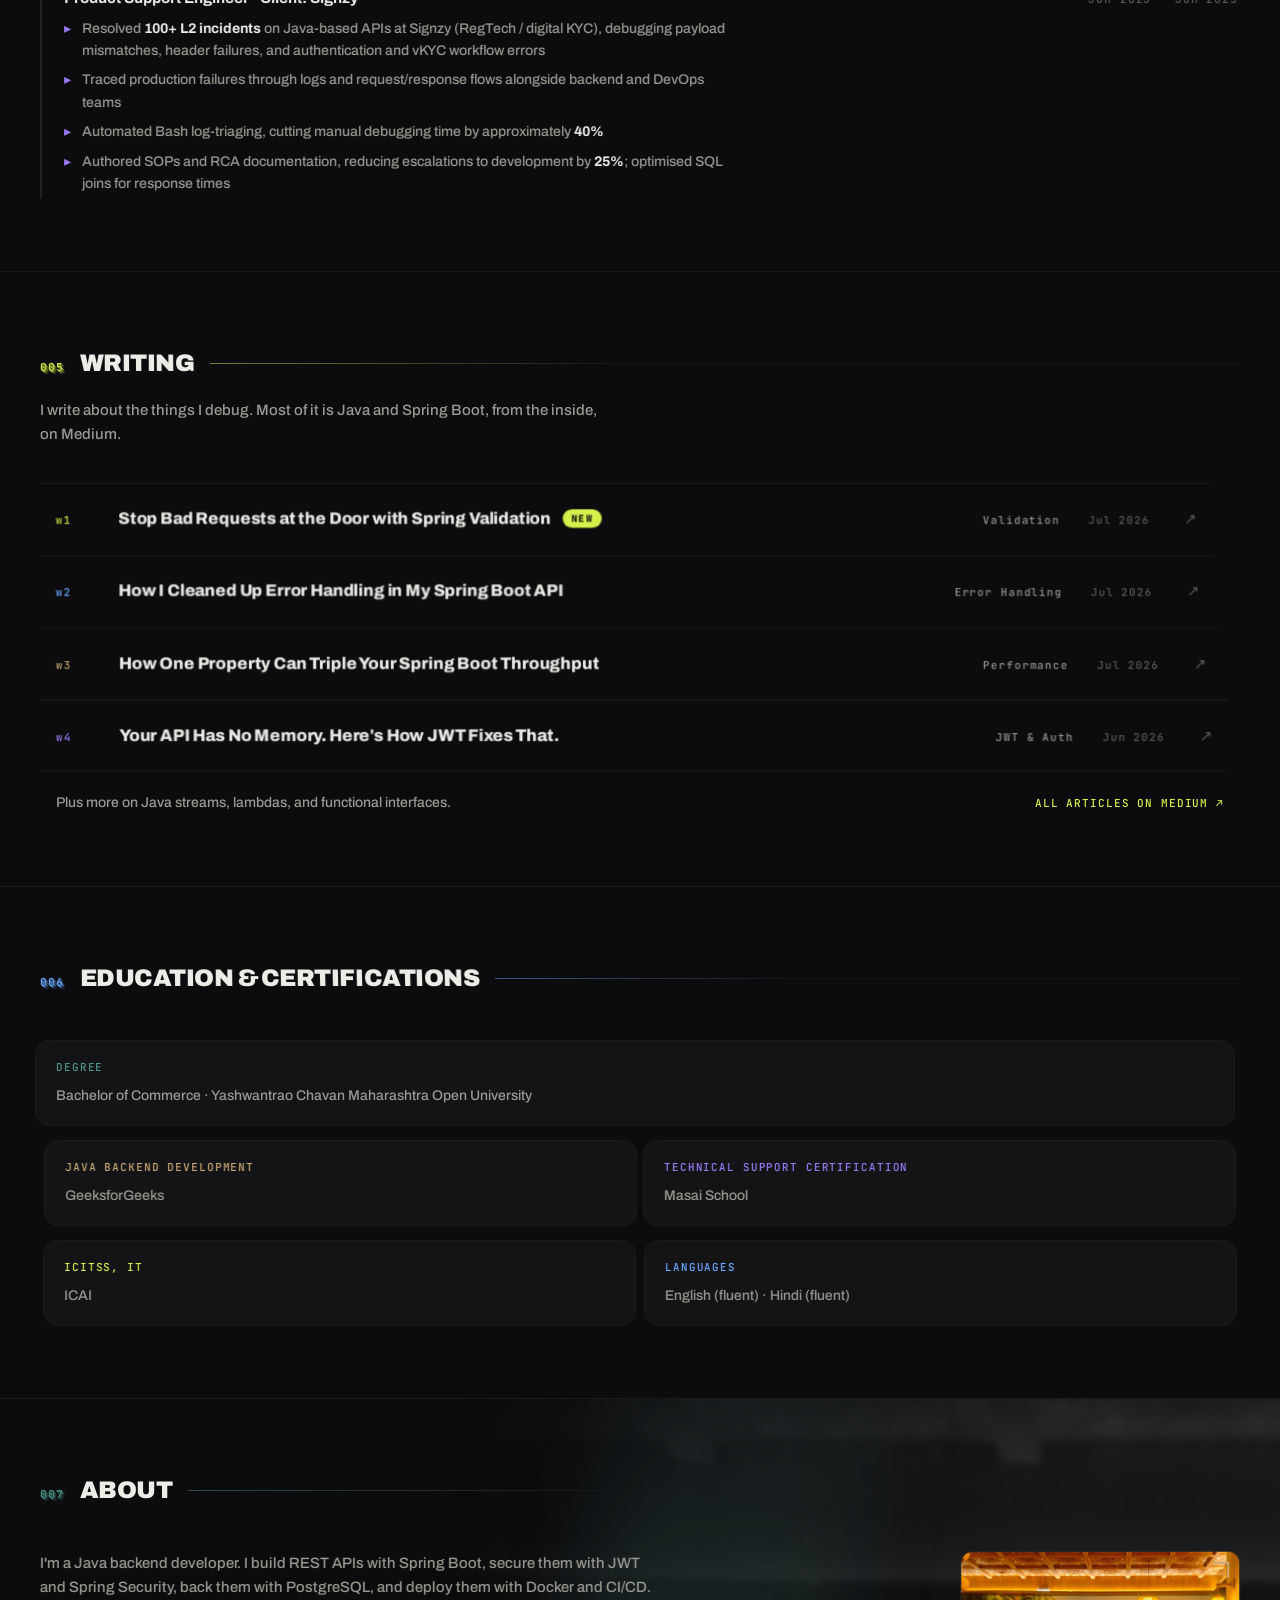
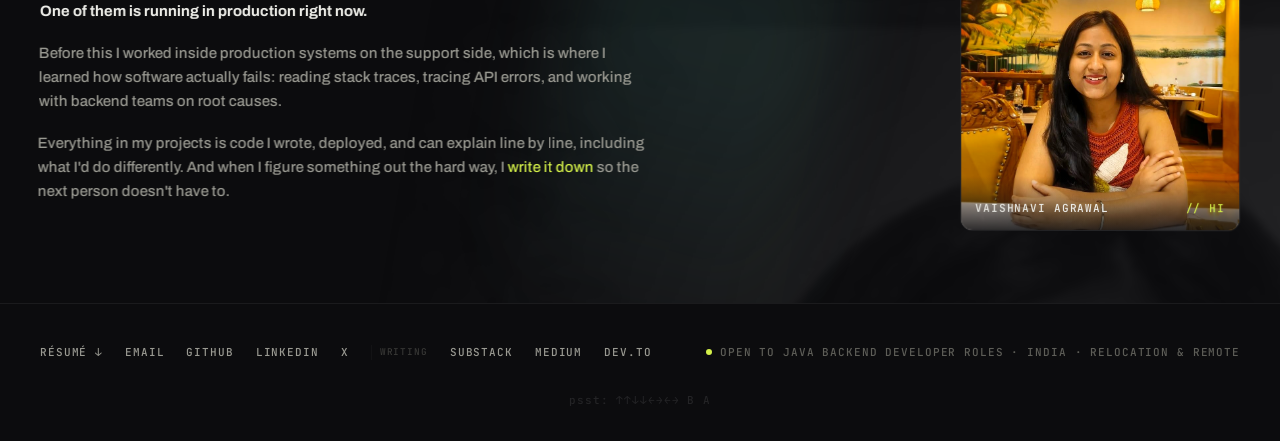
==== commit 97235f23: "New avatar in the hero and the guided tour" ====
--- a/index.html
+++ b/index.html
@@ -1254,7 +1254,7 @@
     border: 1px solid color-mix(in srgb, var(--accent) 55%, transparent);
     box-shadow: 0 0 0 4px color-mix(in srgb, var(--accent) 10%, transparent);
   }
-  /* Pre-rendered (see img/avatar.png): already cropped to the face and
+  /* Pre-rendered (see img/guide-avatar.png): already cropped to the face and
      posterised, so there is no runtime filter or transform to go wrong. */
   .guide-av img { width: 100%; height: 100%; display: block; object-fit: cover; }
   .guide-av::after {
@@ -1911,7 +1911,7 @@
             <span class="line accent"><span class="hl" style="--d:.25s">Developer</span></span>
           </h1>
           <figure class="hero-face hf" style="--d:.42s">
-            <img src="img/avatar-hero.png" alt="Vaishnavi Agrawal" width="440" height="440" decoding="async">
+            <img src="img/hero-avatar.png" alt="Vaishnavi Agrawal" width="520" height="520" decoding="async">
           </figure>
           <p class="lede hf" style="--d:.6s">I build backends and ship them. One is live in production right now.</p>
         </div>
@@ -2420,7 +2420,7 @@
 </footer>
 
 <div class="guide" id="guide" role="region" aria-label="Guided introduction">
-  <div class="guide-av" id="guideAv"><img src="img/avatar.png" alt="Vaishnavi" width="216" height="216" decoding="async"></div>
+  <div class="guide-av" id="guideAv"><img src="img/guide-avatar.png" alt="Vaishnavi" width="432" height="432" decoding="async"></div>
   <div class="guide-bubble" id="guideBubble">
     <span class="guide-name mono">Vaishnavi</span>
     <p class="guide-text" id="guideText" aria-live="polite"></p>
